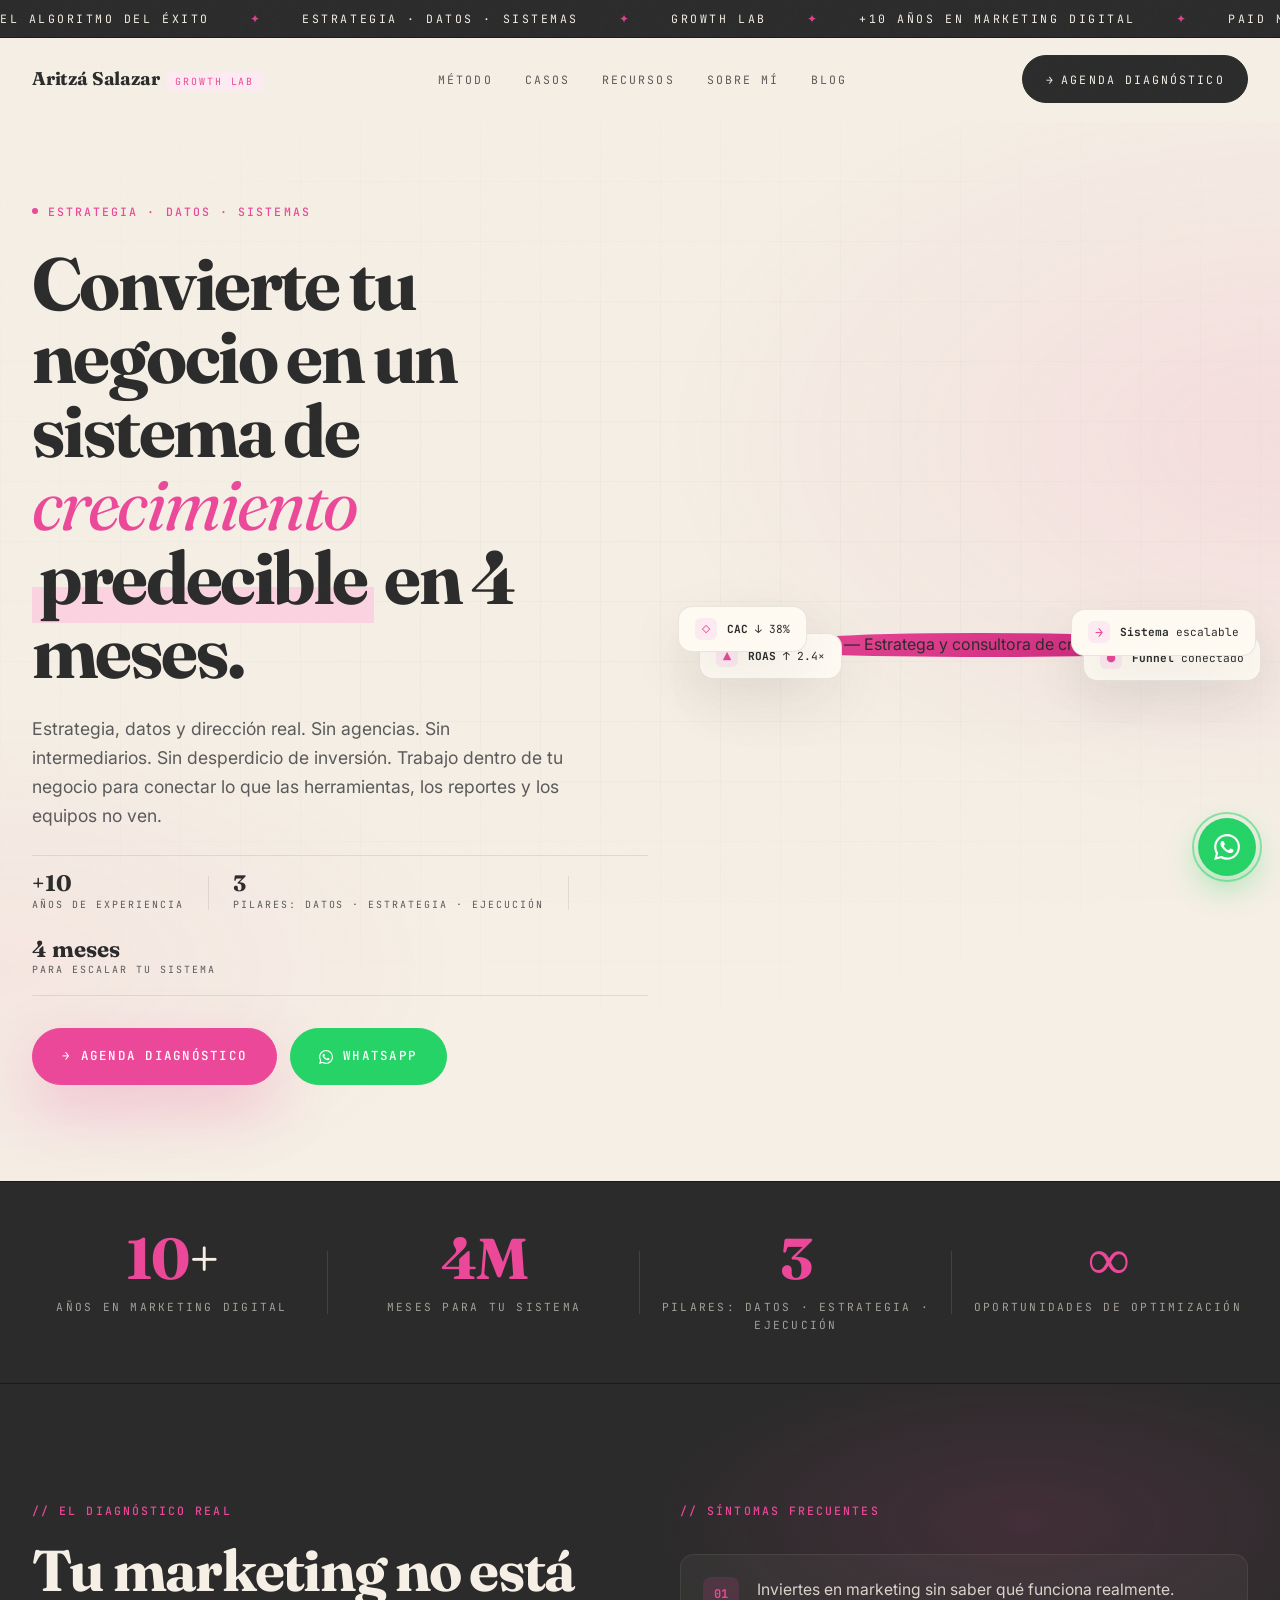
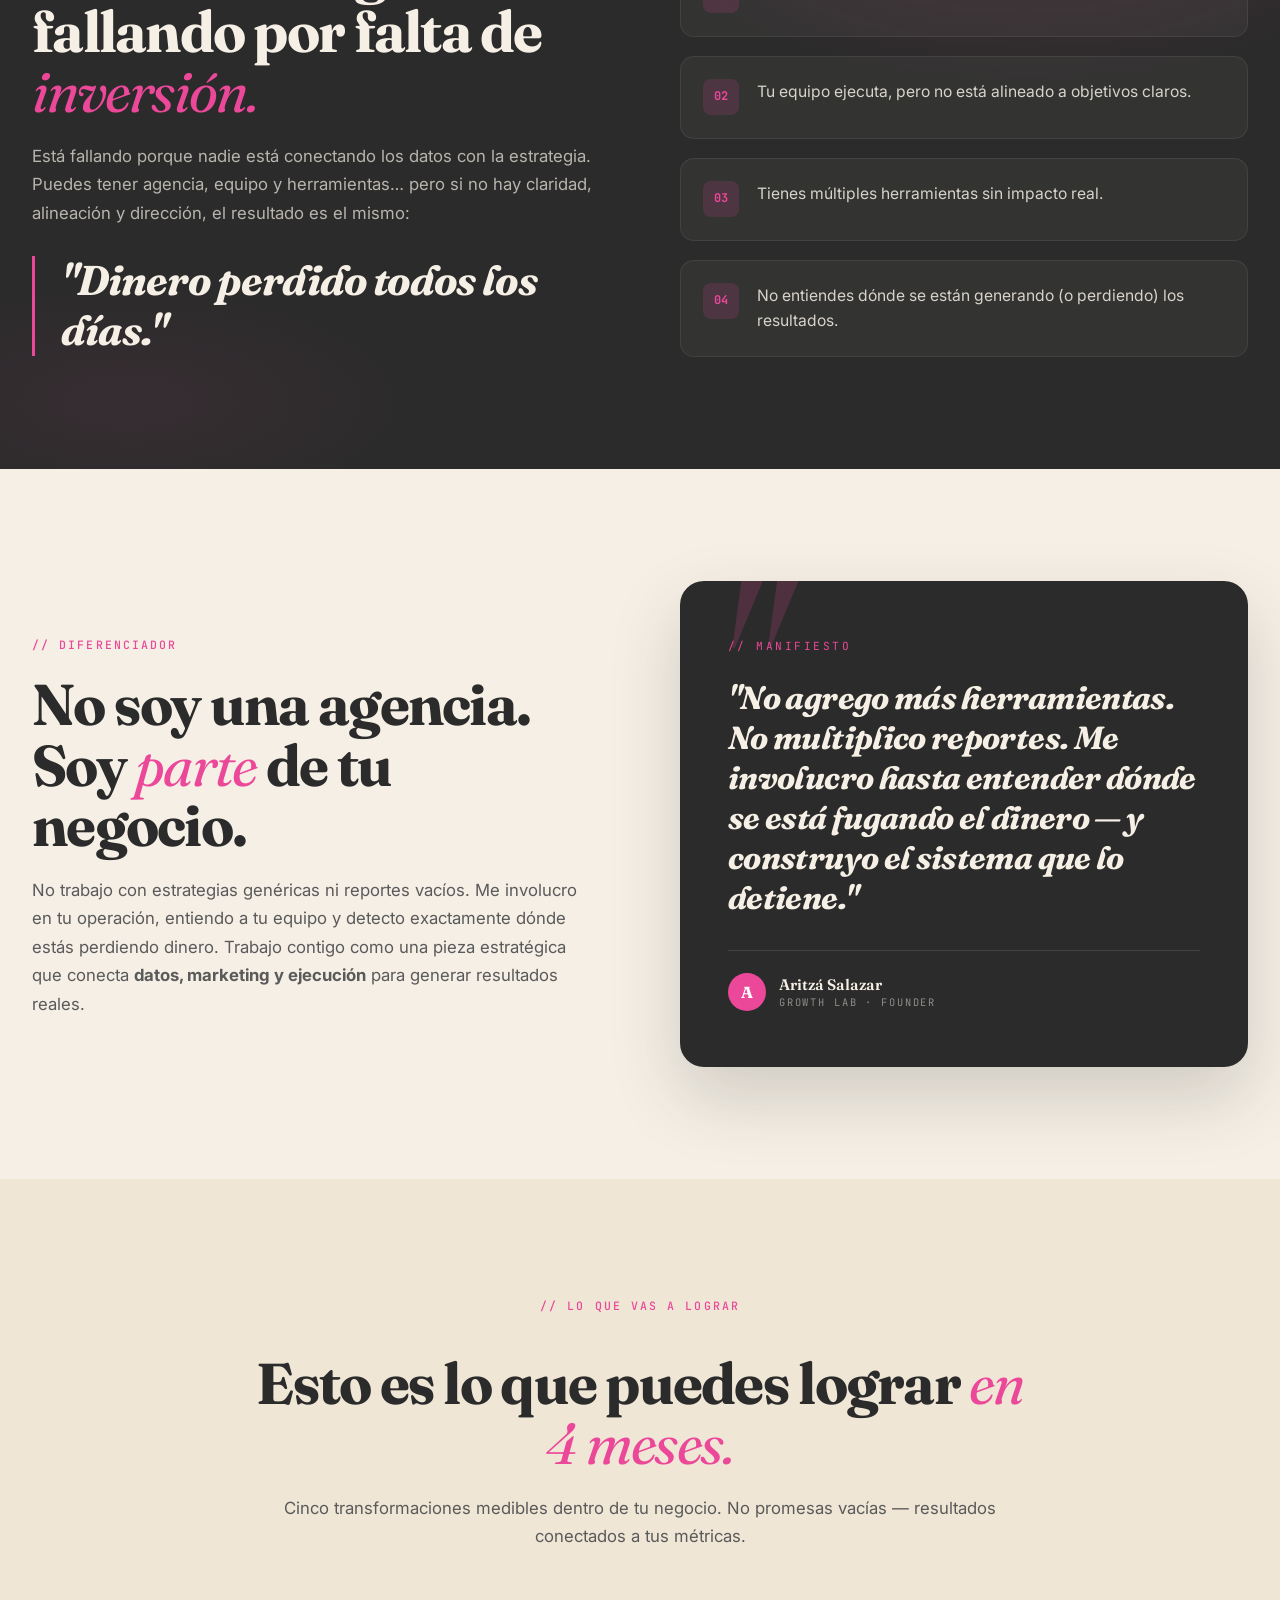
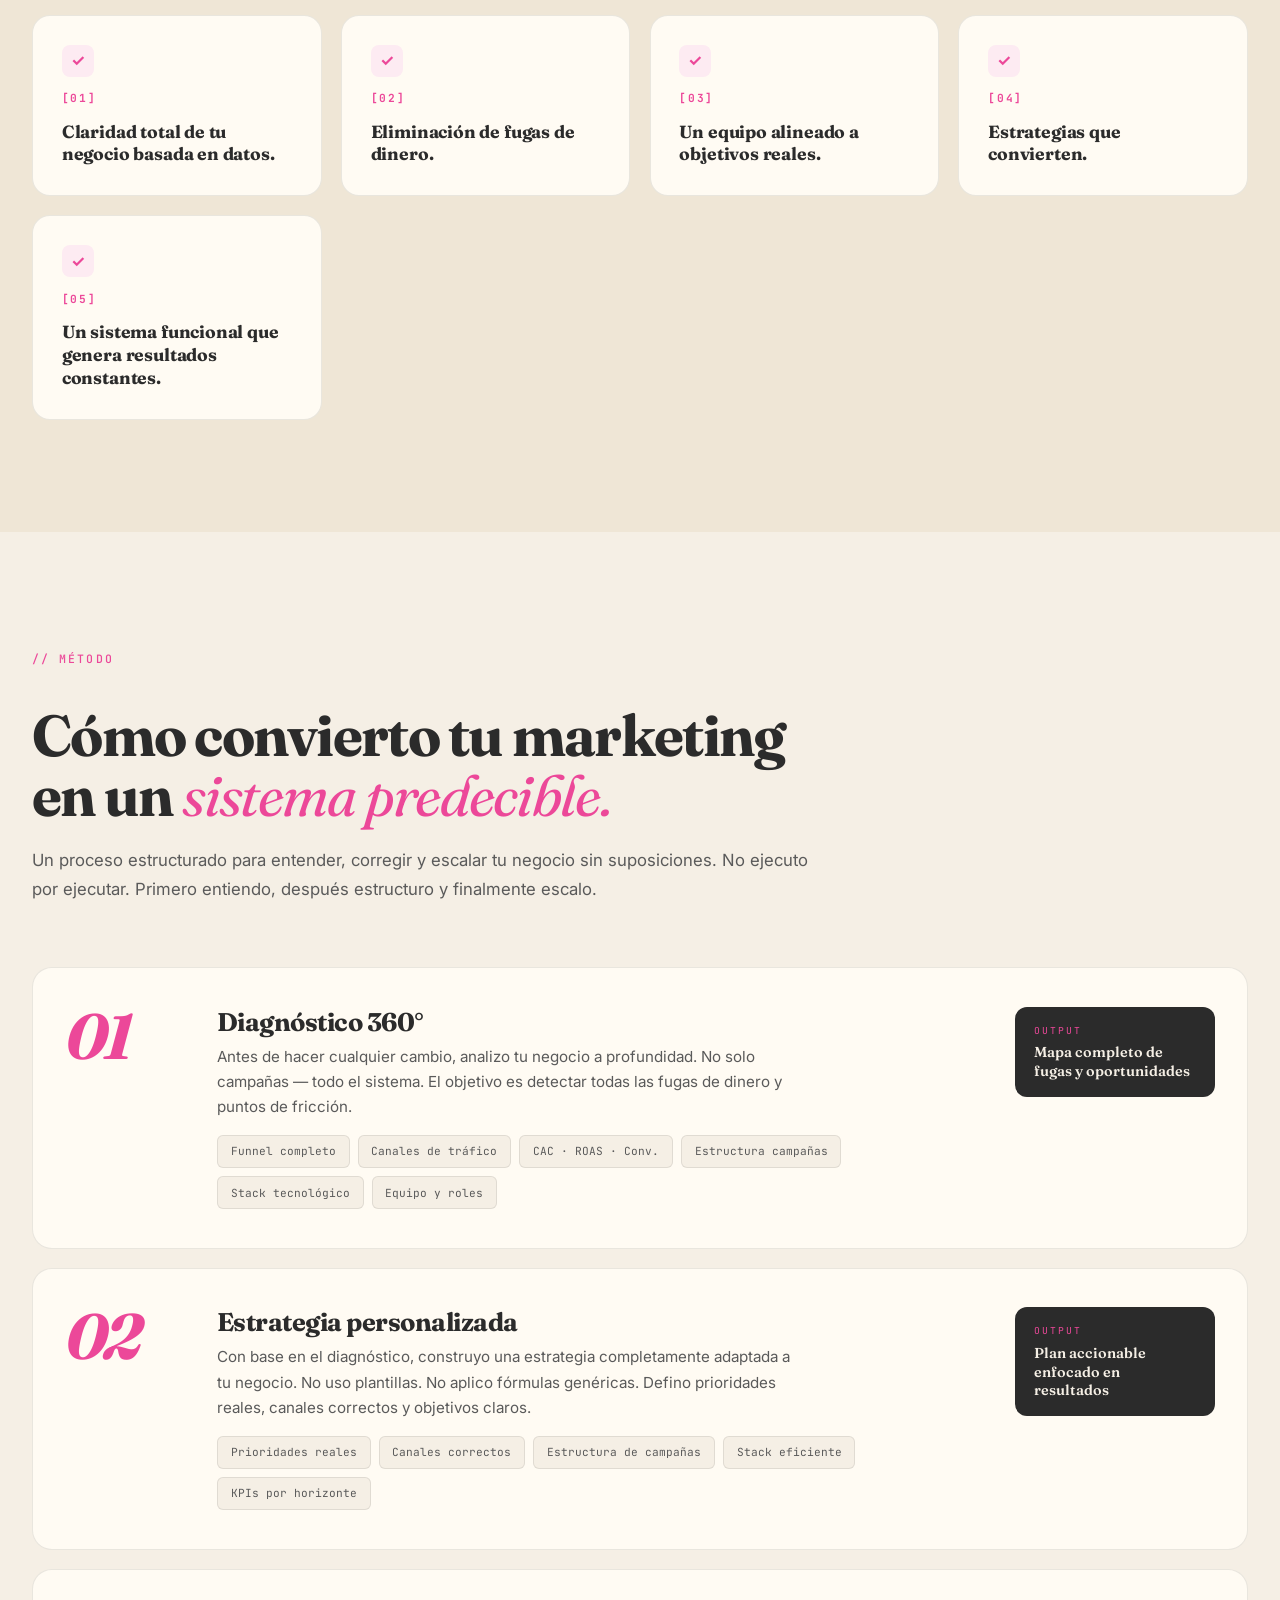
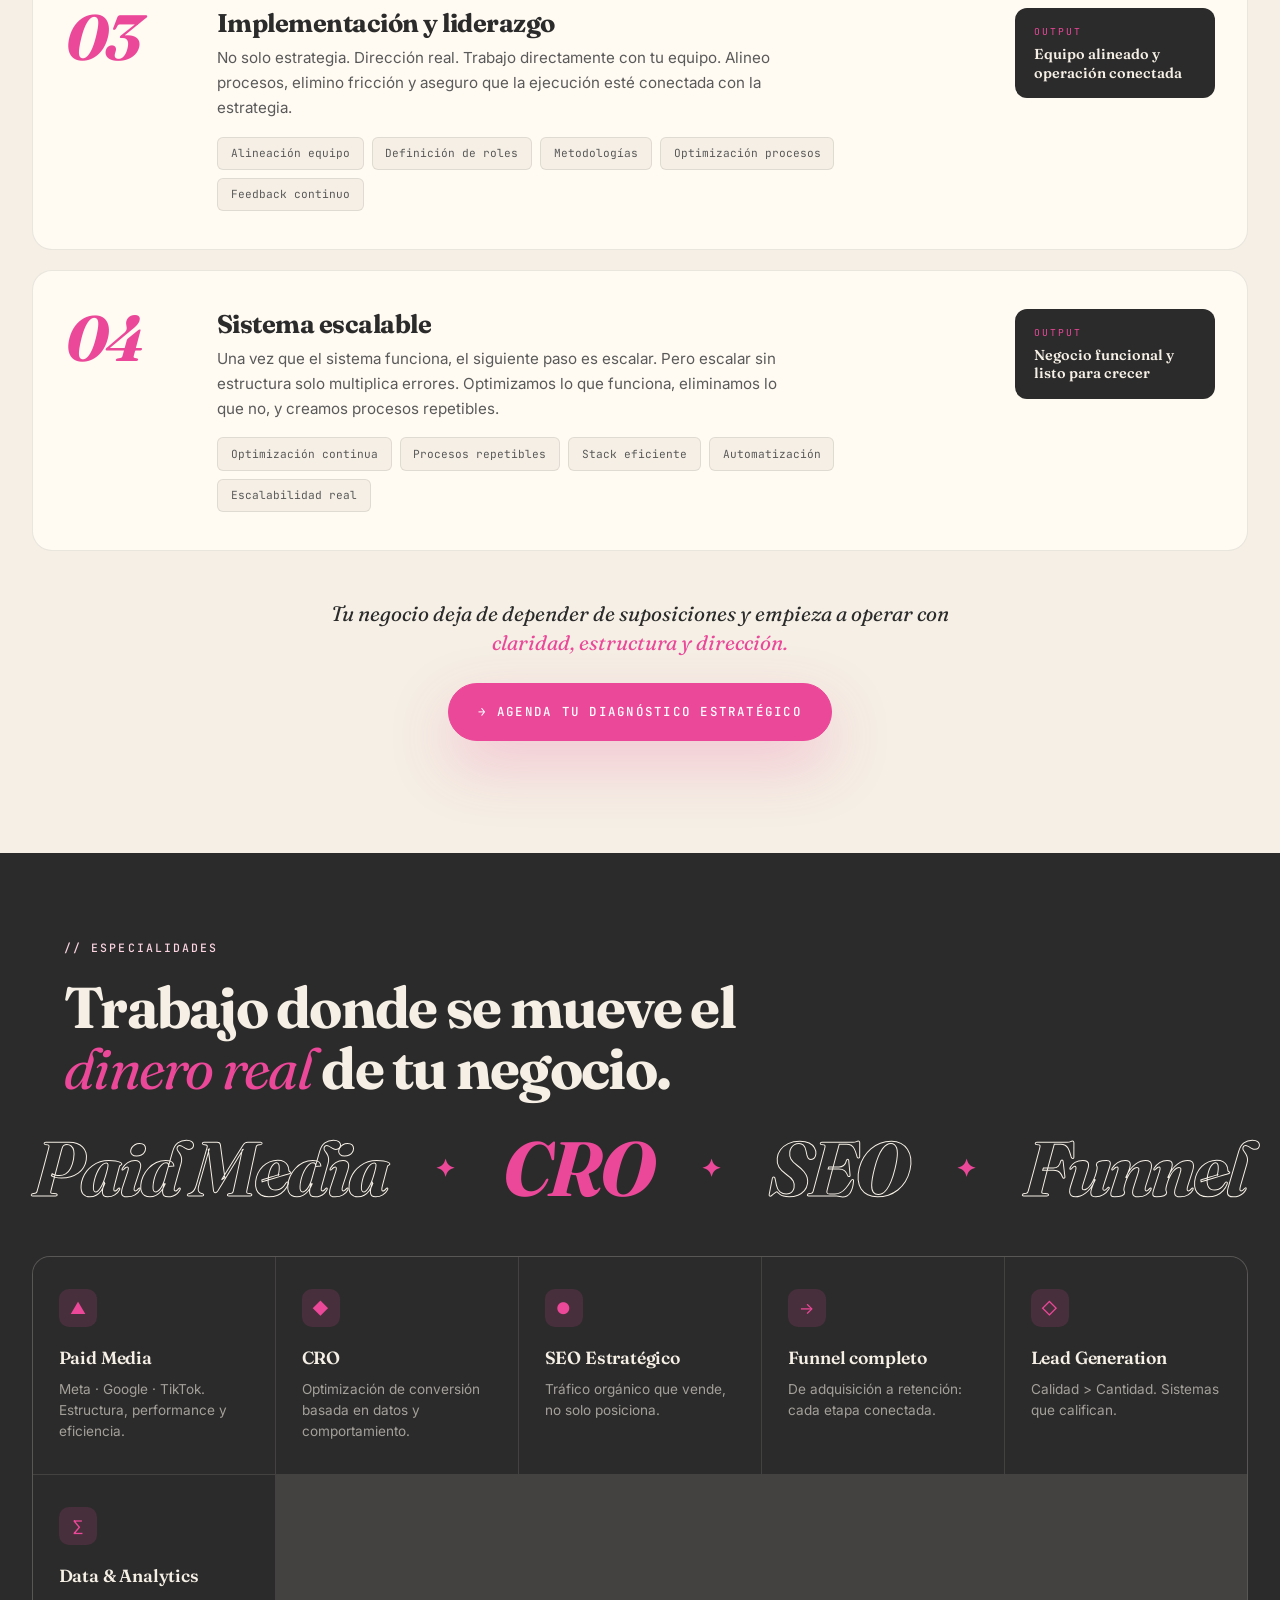
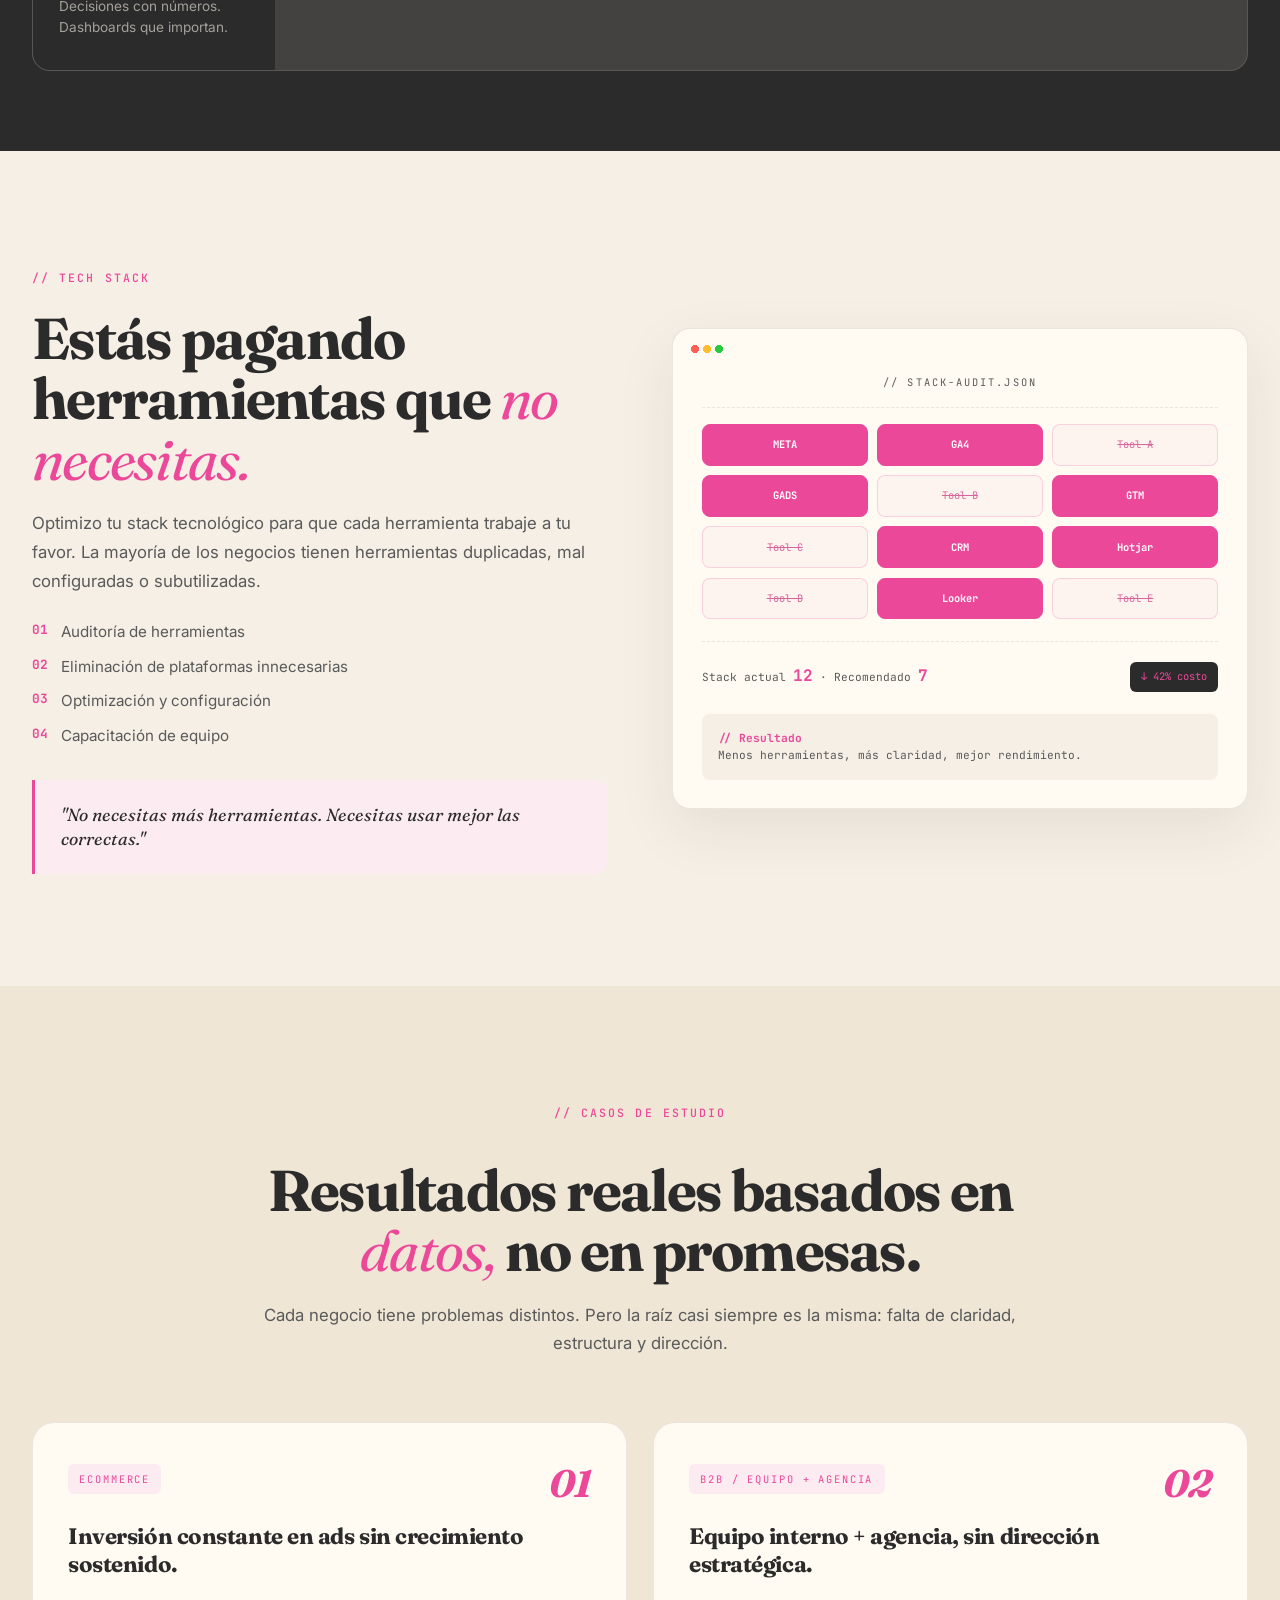
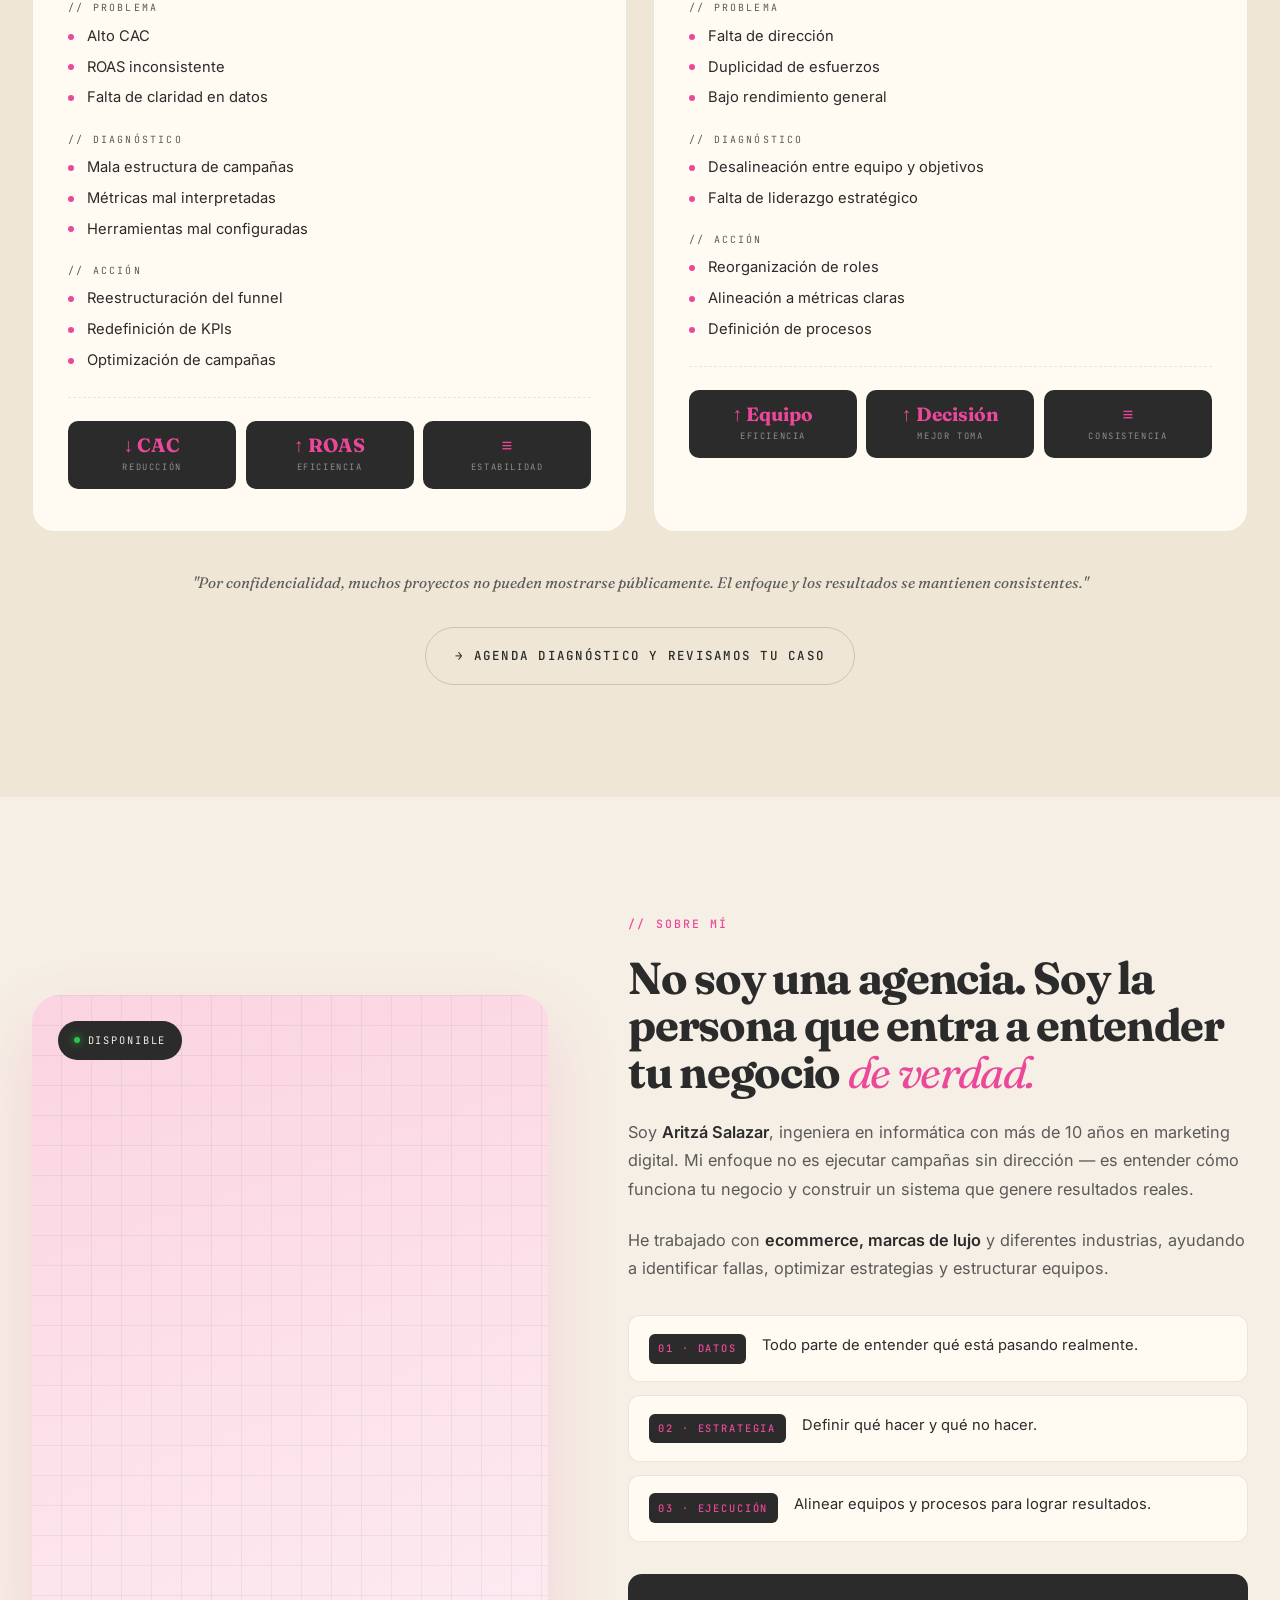
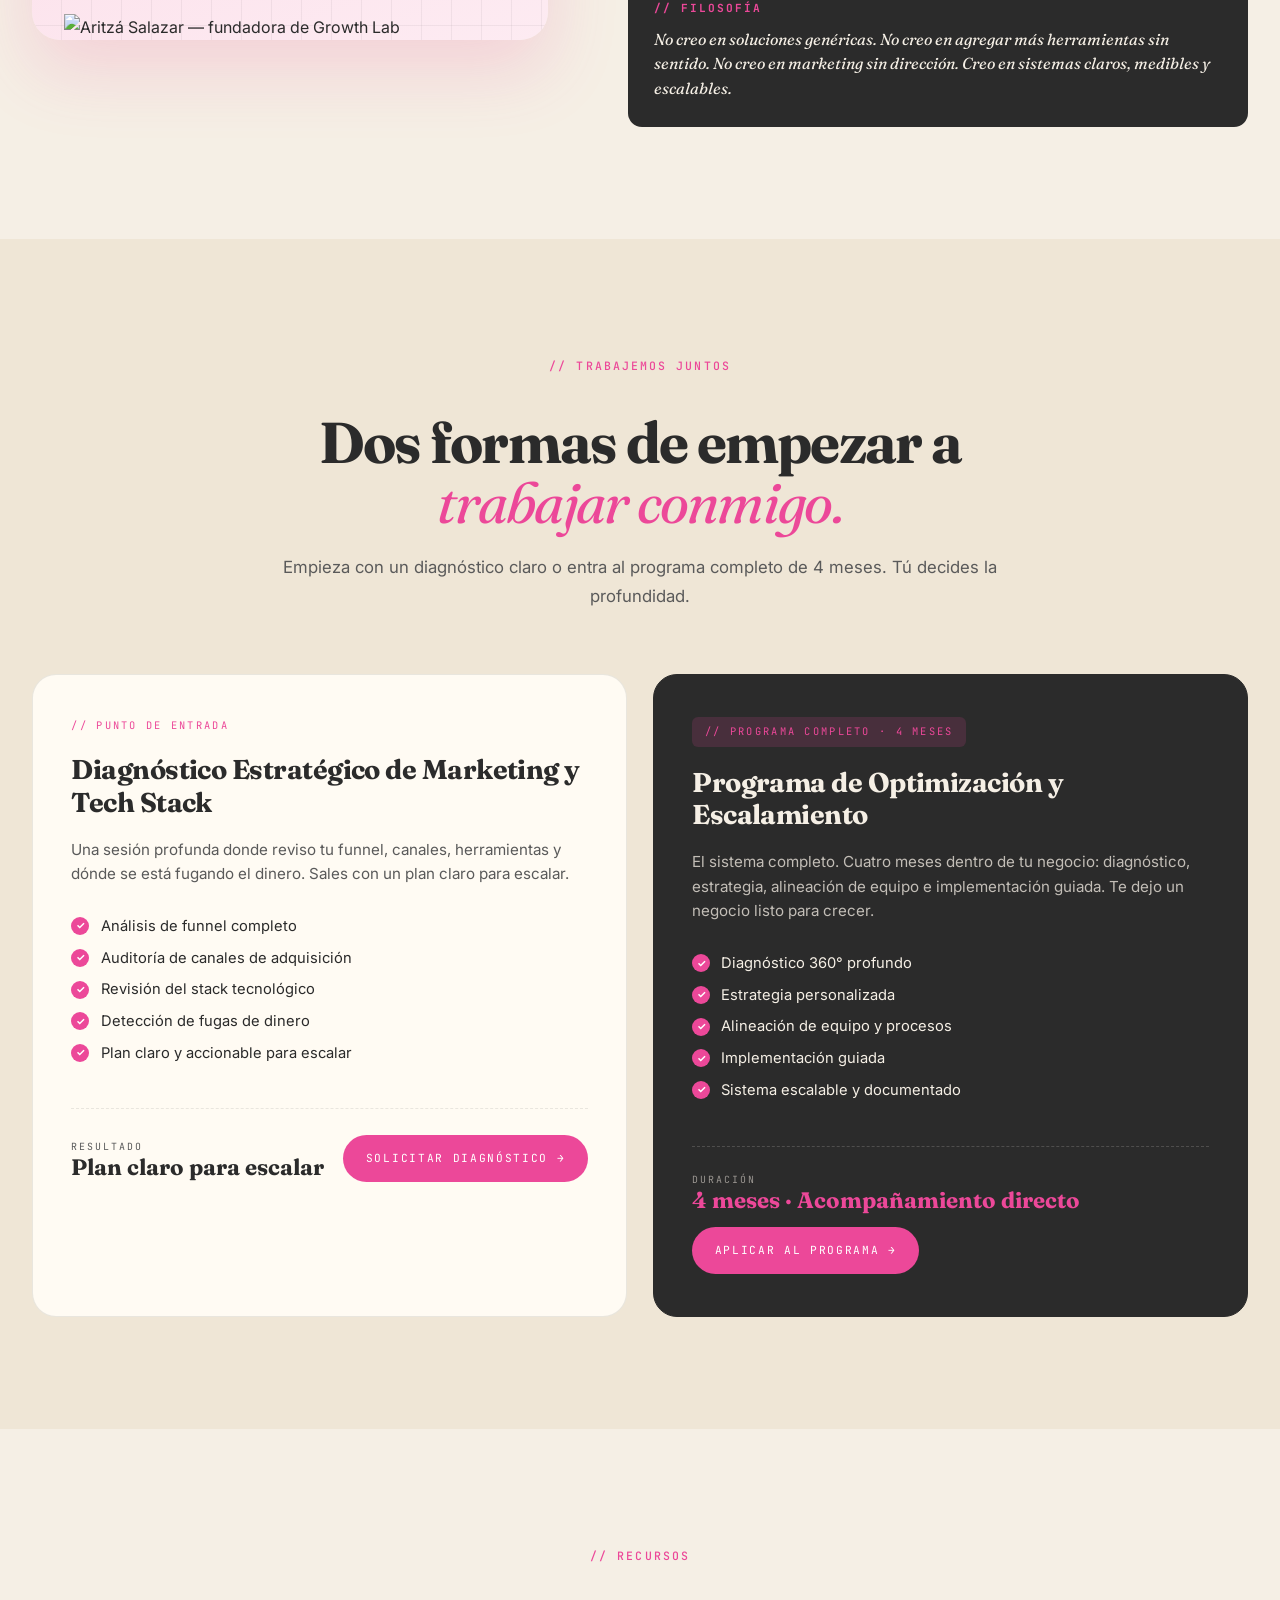
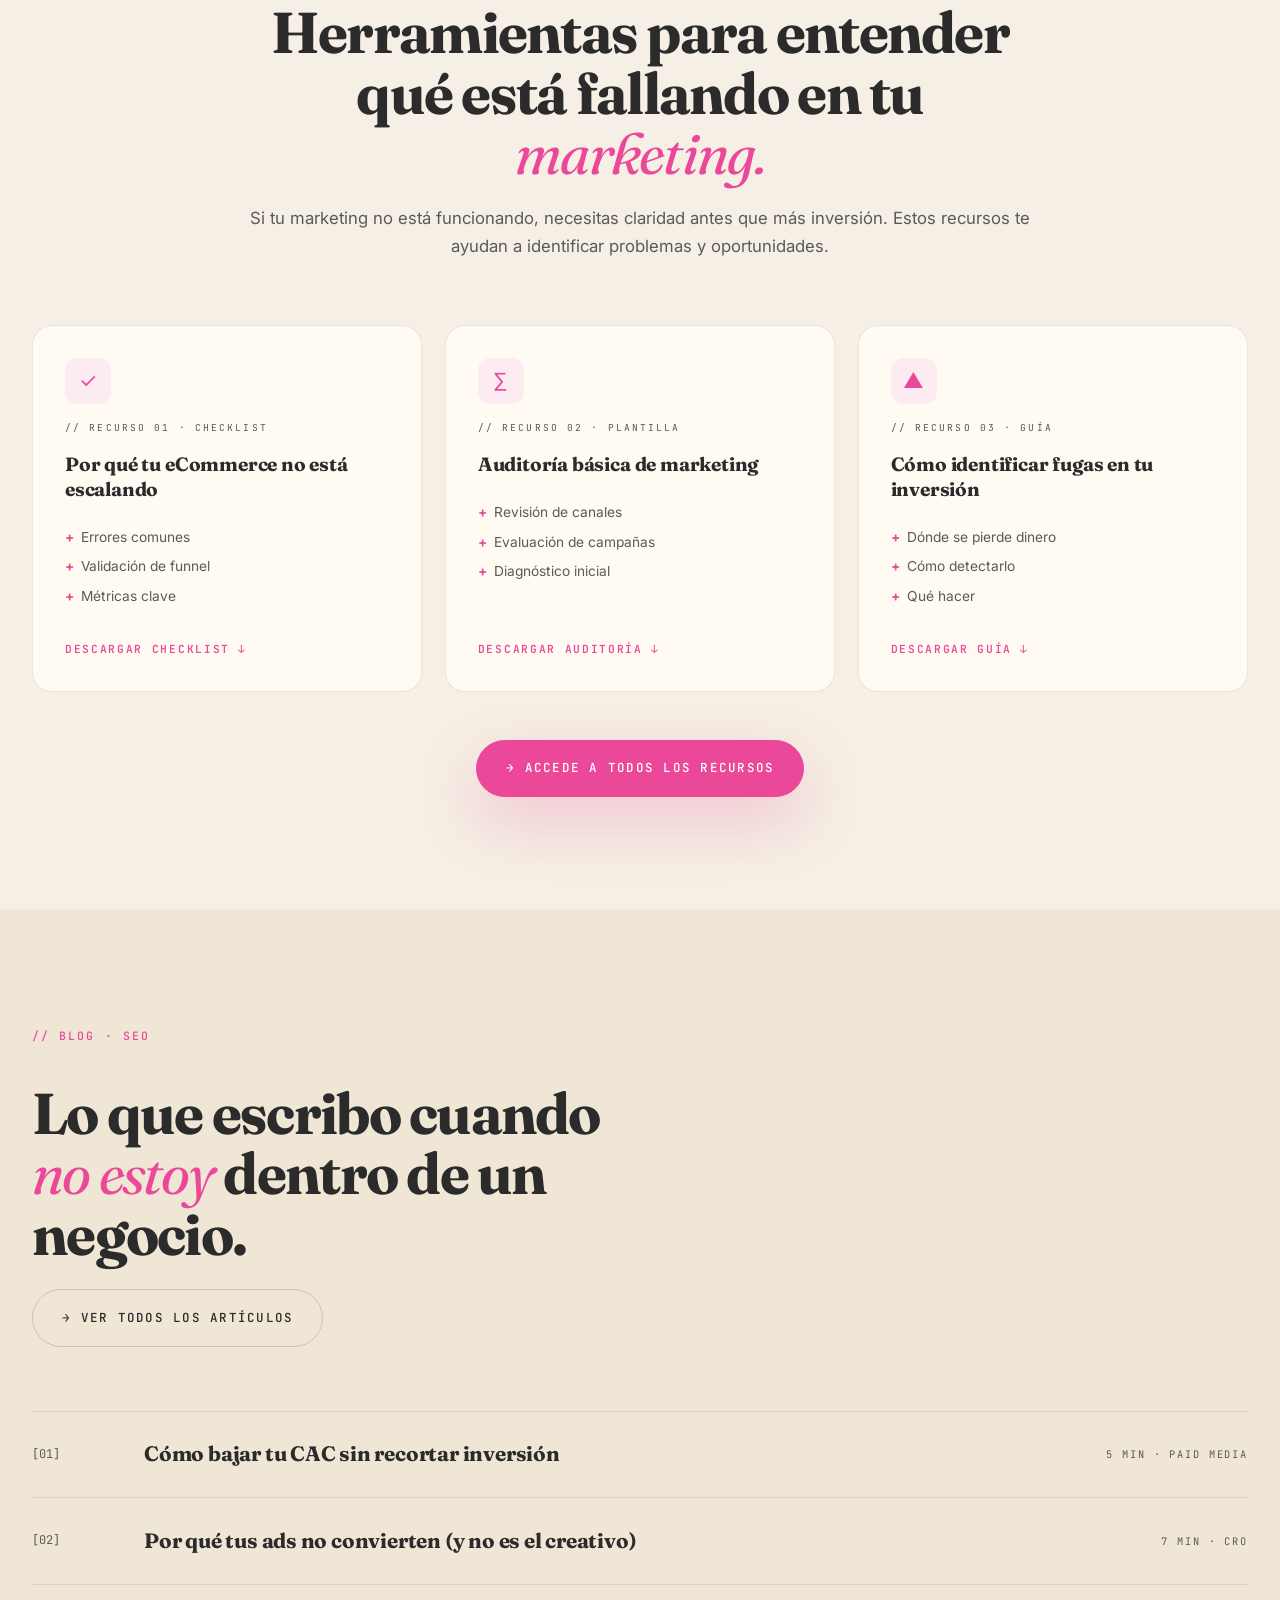
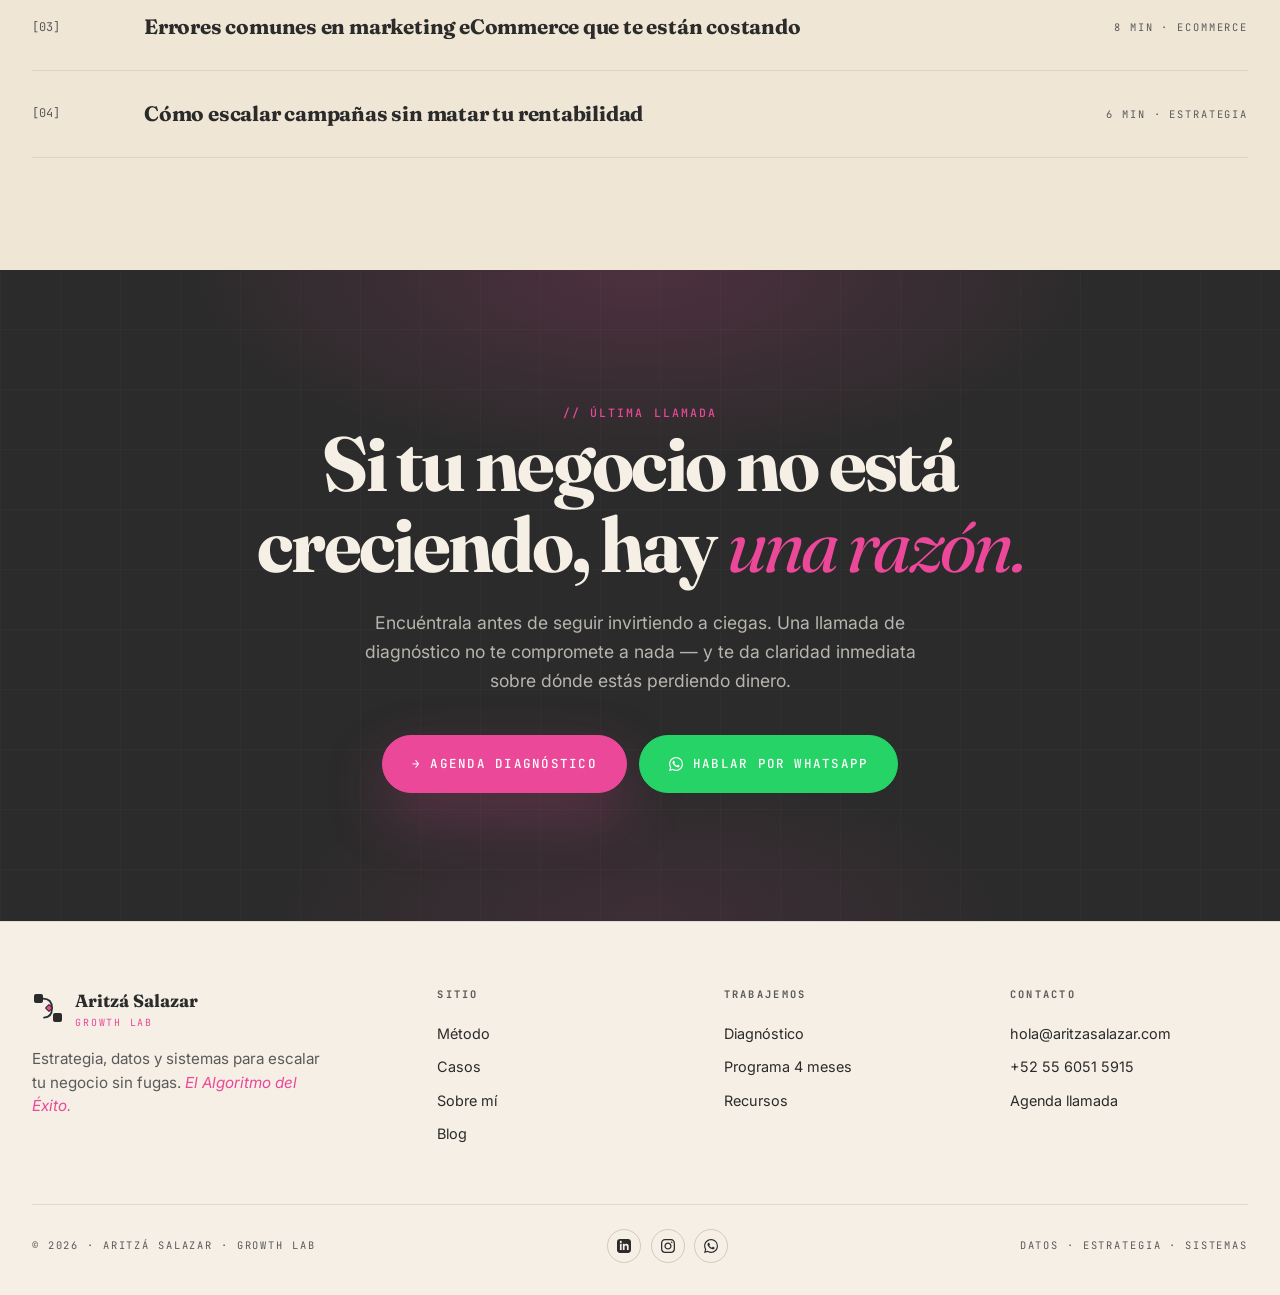
==== index.html @ b77a9d7d "Add files via upload" ====
<!DOCTYPE html>
<html lang="es">
<head>
<meta charset="UTF-8">
<meta name="viewport" content="width=device-width, initial-scale=1.0">
<meta name="description" content="Aritzá Salazar — Growth Lab. Estrategia, datos y sistemas para escalar tu negocio sin fugas. Diagnóstico estratégico de marketing y tech stack.">
<title>Aritzá Salazar — Growth Lab · Estrategia, datos y sistemas para escalar</title>

<link rel="preconnect" href="https://fonts.googleapis.com">
<link rel="preconnect" href="https://fonts.gstatic.com" crossorigin>
<link href="https://fonts.googleapis.com/css2?family=Fraunces:ital,opsz,wght@0,9..144,400;0,9..144,600;0,9..144,700;0,9..144,800;1,9..144,400;1,9..144,700&family=Inter:wght@300;400;500;600&family=JetBrains+Mono:wght@400;500;700&display=swap" rel="stylesheet">

<style>
/* ═══════════════════════════════════════════
   BRAND SYSTEM — Aritzá Salazar / Growth Lab
═══════════════════════════════════════════ */
:root{
    --cream:#F5EFE5;
    --cream-2:#EFE6D6;
    --paper:#FFFBF3;
    --pink:#EC4899;
    --pink-soft:#FBD3E1;
    --pink-tint:#FDEBF2;
    --pink-deep:#C9277A;
    --ink:#2B2B2B;
    --ink-2:#1A1A1A;
    --ink-soft:#5A5A5A;
    --line:rgba(43,43,43,0.10);
    --line-2:rgba(43,43,43,0.18);
    --shadow:0 20px 60px rgba(43,43,43,0.08);
    --shadow-pink:0 24px 60px rgba(236,72,153,0.25);
}
*,*::before,*::after{margin:0;padding:0;box-sizing:border-box}
html{scroll-behavior:smooth;-webkit-text-size-adjust:100%}
body{
    background:var(--cream);
    color:var(--ink);
    font-family:'Inter',-apple-system,system-ui,sans-serif;
    font-size:16px;line-height:1.65;
    overflow-x:hidden;
    -webkit-font-smoothing:antialiased;
    -moz-osx-font-smoothing:grayscale;
}
::selection{background:var(--pink);color:#fff}
a{color:inherit;text-decoration:none}
img{max-width:100%;display:block}

.serif{font-family:'Fraunces',Georgia,serif;font-weight:700;letter-spacing:-0.02em;line-height:1.05}
.mono{font-family:'JetBrains Mono',monospace;letter-spacing:0.02em}
.eye{font-family:'JetBrains Mono',monospace;font-size:0.72rem;letter-spacing:0.18em;text-transform:uppercase;color:var(--pink);font-weight:500}
.eye-dark{color:var(--pink-soft)}

/* ═══════════════════════════════════════════
   SCROLL PROGRESS
═══════════════════════════════════════════ */
.scroll-bar{
    position:fixed;top:0;left:0;height:3px;width:0;
    background:linear-gradient(90deg,var(--pink),var(--pink-deep));
    z-index:9999;transition:width 0.1s linear;
}

/* ═══════════════════════════════════════════
   TICKER
═══════════════════════════════════════════ */
.ticker{
    background:var(--ink);color:var(--cream);
    padding:0.55rem 0;overflow:hidden;
    position:relative;z-index:50;
    border-bottom:1px solid var(--ink-2);
}
.ticker-track{
    display:flex;gap:2.5rem;
    animation:tk 30s linear infinite;
    white-space:nowrap;will-change:transform;
}
.ticker-track span{
    font-family:'JetBrains Mono',monospace;
    font-size:0.72rem;letter-spacing:0.22em;text-transform:uppercase;
    flex-shrink:0;
}
.ticker-track .dot{color:var(--pink);opacity:0.9}
@keyframes tk{0%{transform:translateX(0)}100%{transform:translateX(-50%)}}

/* ═══════════════════════════════════════════
   NAV
═══════════════════════════════════════════ */
nav{
    position:sticky;top:0;z-index:100;
    background:rgba(245,239,229,0.85);
    backdrop-filter:blur(14px);-webkit-backdrop-filter:blur(14px);
    border-bottom:1px solid transparent;
    transition:border-color 0.4s,background 0.4s,padding 0.4s;
    padding:1.1rem 2rem;
    display:flex;align-items:center;justify-content:space-between;
}
nav.scrolled{border-color:var(--line);padding:0.85rem 2rem;background:rgba(245,239,229,0.95)}
.brand{display:flex;align-items:center;gap:0.75rem;cursor:pointer}
.brand-mark{width:34px;height:34px;display:block}
.brand-name{font-family:'Fraunces',serif;font-weight:700;font-size:1.15rem;color:var(--ink);letter-spacing:-0.01em}
.brand-sub{
    font-family:'JetBrains Mono',monospace;font-size:0.62rem;letter-spacing:0.2em;
    text-transform:uppercase;color:var(--pink);background:var(--pink-tint);
    padding:0.18rem 0.55rem;border-radius:4px;margin-left:0.4rem;
}
.nav-links{display:flex;gap:2rem;align-items:center}
.nav-links a{
    font-family:'JetBrains Mono',monospace;font-size:0.72rem;letter-spacing:0.18em;
    text-transform:uppercase;color:var(--ink-soft);transition:color 0.3s;position:relative;
}
.nav-links a::after{
    content:'';position:absolute;left:0;right:0;bottom:-6px;height:1px;
    background:var(--pink);transform:scaleX(0);transform-origin:left;
    transition:transform 0.3s ease;
}
.nav-links a:hover{color:var(--ink)}
.nav-links a:hover::after{transform:scaleX(1)}
.nav-cta{
    font-family:'JetBrains Mono',monospace;font-size:0.72rem;letter-spacing:0.18em;
    text-transform:uppercase;background:var(--ink);color:var(--cream);
    padding:0.85rem 1.4rem;border-radius:50px;border:1px solid var(--ink);
    transition:all 0.3s;cursor:pointer;display:inline-flex;align-items:center;gap:0.4rem;
}
.nav-cta:hover{background:var(--pink);border-color:var(--pink);transform:translateY(-1px)}
.nav-cta::before{content:'→';transition:transform 0.3s}
.nav-cta:hover::before{transform:translateX(2px)}
.menu-toggle{display:none;background:transparent;border:0;cursor:pointer;padding:0.4rem;color:var(--ink)}
@media(max-width:880px){
    .nav-links{display:none}
    .menu-toggle{display:block}
}
.mobile-menu{
    position:fixed;top:0;right:0;bottom:0;width:80%;max-width:340px;
    background:var(--ink);color:var(--cream);
    transform:translateX(100%);transition:transform 0.4s cubic-bezier(0.16,1,0.3,1);
    z-index:200;padding:5rem 2rem 2rem;display:flex;flex-direction:column;gap:1.4rem;
}
.mobile-menu.open{transform:translateX(0)}
.mobile-menu a{
    font-family:'Fraunces',serif;font-size:1.6rem;color:var(--cream);
    border-bottom:1px solid rgba(245,239,229,0.1);padding-bottom:0.8rem;
}
.mobile-menu a:hover{color:var(--pink)}
.mobile-close{position:absolute;top:1.4rem;right:1.4rem;background:transparent;border:0;color:var(--cream);cursor:pointer;font-size:1.5rem}

/* ═══════════════════════════════════════════
   HERO
═══════════════════════════════════════════ */
.hero{
    position:relative;
    padding:5rem 2rem 6rem;
    overflow:hidden;
    background:
        radial-gradient(ellipse 80% 60% at 100% 30%,rgba(236,72,153,0.10) 0%,transparent 60%),
        radial-gradient(ellipse 60% 40% at 0% 80%,rgba(236,72,153,0.06) 0%,transparent 60%),
        var(--cream);
}
.hero::before{
    content:'';position:absolute;inset:0;pointer-events:none;
    background-image:
        linear-gradient(0deg,rgba(43,43,43,0.04) 1px,transparent 1px),
        linear-gradient(90deg,rgba(43,43,43,0.04) 1px,transparent 1px);
    background-size:60px 60px;
    mask:radial-gradient(ellipse 90% 70% at 50% 40%,#000 30%,transparent 80%);
    -webkit-mask:radial-gradient(ellipse 90% 70% at 50% 40%,#000 30%,transparent 80%);
    opacity:0.6;
}
.hero-grid{
    position:relative;z-index:2;
    max-width:1280px;margin:0 auto;
    display:grid;grid-template-columns:1.15fr 1fr;gap:4rem;align-items:center;
}
@media(max-width:1024px){.hero-grid{grid-template-columns:1fr;gap:2.5rem}}
.hero-left{display:flex;flex-direction:column;gap:1.6rem}
.hero-eye{display:inline-flex;align-items:center;gap:0.6rem;width:fit-content}
.hero-eye .dot{width:6px;height:6px;background:var(--pink);border-radius:50%;animation:pulse 2s infinite}
@keyframes pulse{0%,100%{transform:scale(1);opacity:1}50%{transform:scale(1.4);opacity:0.5}}
.hero-h{
    font-family:'Fraunces',serif;font-weight:700;
    font-size:clamp(2.4rem,5.8vw,4.6rem);
    line-height:1;letter-spacing:-0.035em;color:var(--ink);
}
.hero-h em{font-style:italic;font-weight:400;color:var(--pink)}
.hero-h u{text-decoration:none;background:linear-gradient(180deg,transparent 60%,var(--pink-soft) 60%);padding:0 0.1em}
.hero-sub{
    font-size:1.1rem;color:var(--ink-soft);line-height:1.65;max-width:540px;
}
.hero-meta{
    display:flex;flex-wrap:wrap;gap:1.5rem;align-items:center;
    padding:1rem 0;border-top:1px solid var(--line);border-bottom:1px solid var(--line);
}
.meta-item{display:flex;flex-direction:column;gap:0.15rem}
.meta-item .num{font-family:'Fraunces',serif;font-weight:700;font-size:1.4rem;color:var(--ink);line-height:1}
.meta-item .lbl{font-family:'JetBrains Mono',monospace;font-size:0.62rem;letter-spacing:0.2em;text-transform:uppercase;color:var(--ink-soft)}
.meta-sep{width:1px;height:34px;background:var(--line)}
.hero-cta{display:flex;flex-wrap:wrap;gap:0.8rem;margin-top:0.4rem}
.btn{
    display:inline-flex;align-items:center;gap:0.6rem;
    padding:1.1rem 1.8rem;border-radius:60px;
    font-family:'JetBrains Mono',monospace;font-size:0.78rem;
    letter-spacing:0.18em;text-transform:uppercase;font-weight:500;
    transition:all 0.35s cubic-bezier(0.16,1,0.3,1);cursor:pointer;border:1px solid transparent;
}
.btn-primary{background:var(--pink);color:#fff;border-color:var(--pink);box-shadow:var(--shadow-pink)}
.btn-primary:hover{background:var(--pink-deep);border-color:var(--pink-deep);transform:translateY(-2px);box-shadow:0 30px 70px rgba(201,39,122,0.35)}
.btn-ghost{background:transparent;color:var(--ink);border-color:var(--line-2)}
.btn-ghost:hover{background:var(--ink);color:var(--cream);border-color:var(--ink);transform:translateY(-2px)}
.btn-wa{background:#25D366;color:#fff;border-color:#25D366}
.btn-wa:hover{background:#1da851;border-color:#1da851;transform:translateY(-2px)}
.btn .arr{transition:transform 0.3s}
.btn:hover .arr{transform:translateX(4px)}

.hero-right{position:relative;display:flex;align-items:center;justify-content:center;min-height:540px}
.photo-stage{position:relative;width:100%;max-width:520px}
.photo-blob{
    position:absolute;inset:8% 5% 0 5%;
    background:linear-gradient(160deg,var(--pink) 0%,var(--pink-deep) 100%);
    border-radius:50% 50% 48% 52% / 60% 55% 45% 40%;
    filter:blur(0px);
    animation:blob 14s ease-in-out infinite;
}
@keyframes blob{
    0%,100%{border-radius:50% 50% 48% 52% / 60% 55% 45% 40%;transform:rotate(-2deg) scale(1)}
    50%{border-radius:48% 52% 60% 40% / 50% 60% 40% 50%;transform:rotate(2deg) scale(1.02)}
}
.photo-frame{
    position:relative;z-index:3;
    width:100%;
}
.photo-frame img{
    width:100%;height:auto;display:block;
    filter:drop-shadow(0 30px 50px rgba(43,43,43,0.18));
}
/* Floating data chips */
.chip{
    position:absolute;z-index:5;
    background:var(--paper);border:1px solid var(--line);
    padding:0.7rem 1rem;border-radius:14px;
    box-shadow:var(--shadow);
    font-family:'JetBrains Mono',monospace;font-size:0.7rem;
    display:flex;align-items:center;gap:0.6rem;
    animation:float 6s ease-in-out infinite;
}
.chip strong{color:var(--ink);font-weight:700}
.chip .ico{
    width:22px;height:22px;background:var(--pink-tint);border-radius:6px;
    display:flex;align-items:center;justify-content:center;color:var(--pink);font-size:0.85rem;
}
.chip-1{top:8%;left:-4%;animation-delay:0s}
.chip-2{bottom:18%;left:-8%;animation-delay:1.5s}
.chip-3{top:16%;right:-4%;animation-delay:3s}
.chip-4{bottom:5%;right:-3%;animation-delay:2s}
@keyframes float{0%,100%{transform:translateY(0)}50%{transform:translateY(-10px)}}

/* ═══════════════════════════════════════════
   STATS STRIP
═══════════════════════════════════════════ */
.stats-strip{
    background:var(--ink);color:var(--cream);
    padding:3rem 2rem;
    border-top:1px solid var(--ink-2);border-bottom:1px solid var(--ink-2);
}
.stats-grid{
    max-width:1280px;margin:0 auto;
    display:grid;grid-template-columns:repeat(4,1fr);gap:2rem;
}
@media(max-width:768px){.stats-grid{grid-template-columns:repeat(2,1fr);gap:2.5rem}}
.stat{text-align:center;position:relative}
.stat:not(:last-child)::after{
    content:'';position:absolute;right:-1rem;top:20%;height:60%;width:1px;
    background:rgba(245,239,229,0.12);
}
@media(max-width:768px){.stat::after{display:none!important}}
.stat-num{font-family:'Fraunces',serif;font-weight:700;font-size:clamp(2.4rem,5vw,3.6rem);color:var(--cream);line-height:1;letter-spacing:-0.03em}
.stat-num span{color:var(--pink)}
.stat-lbl{font-family:'JetBrains Mono',monospace;font-size:0.7rem;letter-spacing:0.2em;text-transform:uppercase;color:rgba(245,239,229,0.6);margin-top:0.6rem}

/* ═══════════════════════════════════════════
   SECTION BASE
═══════════════════════════════════════════ */
section.s{
    padding:7rem 2rem;
    position:relative;
}
.s-inner{max-width:1280px;margin:0 auto;position:relative;z-index:2}
.s-head{margin-bottom:4rem;max-width:780px}
.s-head.center{margin-left:auto;margin-right:auto;text-align:center}
.s-head .eye{display:inline-block;margin-bottom:1.2rem}
.s-h{
    font-family:'Fraunces',serif;font-weight:700;
    font-size:clamp(2rem,4.5vw,3.6rem);
    line-height:1.05;letter-spacing:-0.03em;color:var(--ink);
}
.s-h em{color:var(--pink);font-style:italic;font-weight:400}
.s-h u{text-decoration:none;background:linear-gradient(180deg,transparent 60%,var(--pink-soft) 60%);padding:0 0.1em}
.s-sub{font-size:1.05rem;color:var(--ink-soft);line-height:1.7;margin-top:1.2rem}

/* ═══════════════════════════════════════════
   PROBLEMA — DARK
═══════════════════════════════════════════ */
.problema{background:var(--ink);color:var(--cream);position:relative;overflow:hidden}
.problema::before{
    content:'';position:absolute;inset:0;
    background:
        radial-gradient(ellipse 50% 40% at 80% 20%,rgba(236,72,153,0.12) 0%,transparent 60%),
        radial-gradient(ellipse 40% 30% at 10% 90%,rgba(236,72,153,0.06) 0%,transparent 60%);
    pointer-events:none;
}
.problema .s-h{color:var(--cream)}
.problema .s-h em{color:var(--pink)}
.problema .s-h u{background:linear-gradient(180deg,transparent 60%,rgba(236,72,153,0.4) 60%)}
.problema .s-sub{color:rgba(245,239,229,0.7)}
.problema .eye{color:var(--pink)}
.problema-grid{
    display:grid;grid-template-columns:1fr 1fr;gap:5rem;align-items:start;
}
@media(max-width:900px){.problema-grid{grid-template-columns:1fr;gap:3rem}}
.problema-msg{
    font-family:'Fraunces',serif;font-weight:700;font-style:italic;
    font-size:clamp(1.8rem,3.5vw,2.6rem);
    line-height:1.2;letter-spacing:-0.02em;color:var(--cream);
    border-left:3px solid var(--pink);padding-left:1.6rem;
}
.bullets{display:grid;gap:1.2rem;margin-top:2rem}
.bullet{
    display:grid;grid-template-columns:auto 1fr;gap:1.1rem;align-items:start;
    padding:1.4rem;border-radius:14px;
    background:rgba(245,239,229,0.04);
    border:1px solid rgba(245,239,229,0.08);
    transition:all 0.35s ease;
}
.bullet:hover{background:rgba(236,72,153,0.06);border-color:rgba(236,72,153,0.3);transform:translateX(4px)}
.bullet-ic{
    width:36px;height:36px;border-radius:8px;
    background:rgba(236,72,153,0.15);color:var(--pink);
    display:flex;align-items:center;justify-content:center;
    font-family:'JetBrains Mono',monospace;font-size:0.75rem;font-weight:700;flex-shrink:0;
}
.bullet-txt{font-size:0.98rem;color:rgba(245,239,229,0.85);line-height:1.6}

/* ═══════════════════════════════════════════
   DIFERENCIADOR — split with quote
═══════════════════════════════════════════ */
.dif{background:var(--cream)}
.dif-grid{display:grid;grid-template-columns:1fr 1fr;gap:5rem;align-items:center}
@media(max-width:900px){.dif-grid{grid-template-columns:1fr;gap:2.5rem}}
.dif-card{
    background:var(--ink);color:var(--cream);
    padding:3.5rem 3rem;border-radius:24px;
    position:relative;overflow:hidden;
    box-shadow:0 30px 70px rgba(43,43,43,0.18);
}
.dif-card::before{
    content:'"';position:absolute;top:-3rem;left:1rem;
    font-family:'Fraunces',serif;font-style:italic;
    font-size:18rem;color:rgba(236,72,153,0.18);line-height:1;pointer-events:none;
}
.dif-card-eye{font-family:'JetBrains Mono',monospace;font-size:0.7rem;letter-spacing:0.22em;text-transform:uppercase;color:var(--pink);margin-bottom:1.4rem;position:relative;z-index:1}
.dif-card-quote{
    font-family:'Fraunces',serif;font-weight:700;font-style:italic;
    font-size:clamp(1.5rem,2.5vw,2rem);line-height:1.25;letter-spacing:-0.02em;
    color:var(--cream);position:relative;z-index:1;
}
.dif-card-attrib{
    margin-top:2rem;display:flex;align-items:center;gap:0.8rem;
    border-top:1px solid rgba(245,239,229,0.12);padding-top:1.4rem;position:relative;z-index:1;
}
.dif-card-attrib .av{
    width:38px;height:38px;border-radius:50%;background:var(--pink);
    display:flex;align-items:center;justify-content:center;
    font-family:'Fraunces',serif;font-weight:700;color:#fff;font-size:1rem;
}
.dif-card-attrib .info{display:flex;flex-direction:column;line-height:1.2}
.dif-card-attrib .nm{font-family:'Fraunces',serif;font-weight:600;color:var(--cream);font-size:0.95rem}
.dif-card-attrib .ro{font-family:'JetBrains Mono',monospace;font-size:0.65rem;letter-spacing:0.18em;text-transform:uppercase;color:rgba(245,239,229,0.5);margin-top:0.15rem}

/* ═══════════════════════════════════════════
   PROMESA — checklist cards
═══════════════════════════════════════════ */
.promesa{background:var(--cream-2)}
.promesa-grid{display:grid;grid-template-columns:repeat(auto-fit,minmax(260px,1fr));gap:1.2rem;margin-top:3rem}
.promesa-item{
    background:var(--paper);border:1px solid var(--line);
    padding:1.8rem;border-radius:18px;
    display:flex;flex-direction:column;gap:0.8rem;
    transition:all 0.35s cubic-bezier(0.16,1,0.3,1);position:relative;overflow:hidden;
}
.promesa-item::before{
    content:'';position:absolute;top:0;left:0;right:0;height:3px;
    background:var(--pink);transform:scaleX(0);transform-origin:left;
    transition:transform 0.5s ease;
}
.promesa-item:hover{transform:translateY(-4px);box-shadow:var(--shadow);border-color:transparent}
.promesa-item:hover::before{transform:scaleX(1)}
.promesa-num{
    font-family:'JetBrains Mono',monospace;font-size:0.7rem;
    color:var(--pink);font-weight:700;letter-spacing:0.15em;
}
.promesa-item h4{
    font-family:'Fraunces',serif;font-weight:700;font-size:1.1rem;
    color:var(--ink);letter-spacing:-0.01em;line-height:1.3;
}
.promesa-check{
    width:32px;height:32px;border-radius:8px;
    background:var(--pink-tint);color:var(--pink);
    display:flex;align-items:center;justify-content:center;font-weight:700;
}

/* ═══════════════════════════════════════════
   METODOLOGÍA — 4 fases vertical timeline
═══════════════════════════════════════════ */
.metodo{background:var(--cream)}
.fases{display:grid;gap:1.2rem;margin-top:3rem}
.fase{
    display:grid;grid-template-columns:120px 1fr auto;gap:2rem;align-items:start;
    padding:2.4rem 2rem;border-radius:20px;
    background:var(--paper);border:1px solid var(--line);
    transition:all 0.4s cubic-bezier(0.16,1,0.3,1);position:relative;overflow:hidden;
}
.fase::before{
    content:'';position:absolute;left:0;top:0;bottom:0;width:4px;
    background:var(--pink);transform:scaleY(0);transform-origin:top;
    transition:transform 0.6s ease;
}
.fase:hover{transform:translateX(6px);box-shadow:var(--shadow);border-color:transparent}
.fase:hover::before{transform:scaleY(1)}
.fase-num{
    font-family:'Fraunces',serif;font-weight:700;font-style:italic;
    font-size:4rem;color:var(--pink);line-height:0.9;letter-spacing:-0.05em;
}
.fase-body h3{
    font-family:'Fraunces',serif;font-weight:700;font-size:1.6rem;
    color:var(--ink);letter-spacing:-0.02em;margin-bottom:0.4rem;line-height:1.2;
}
.fase-body .lead{color:var(--ink-soft);font-size:0.95rem;line-height:1.65;margin-bottom:1rem;max-width:580px}
.fase-list{display:flex;flex-wrap:wrap;gap:0.5rem;margin-top:0.8rem}
.fase-list li{
    list-style:none;font-family:'JetBrains Mono',monospace;font-size:0.7rem;
    background:var(--cream);padding:0.4rem 0.8rem;border-radius:6px;color:var(--ink-soft);
    border:1px solid var(--line);
}
.fase-out{
    background:var(--ink);color:var(--cream);padding:1rem 1.2rem;border-radius:12px;
    max-width:200px;align-self:start;
}
.fase-out .lbl{font-family:'JetBrains Mono',monospace;font-size:0.6rem;letter-spacing:0.2em;text-transform:uppercase;color:var(--pink);margin-bottom:0.3rem}
.fase-out .val{font-family:'Fraunces',serif;font-weight:600;font-size:0.9rem;line-height:1.3}
@media(max-width:880px){
    .fase{grid-template-columns:auto 1fr;gap:1.4rem}
    .fase-out{grid-column:1/-1;max-width:none}
    .fase-num{font-size:3rem}
}

/* ═══════════════════════════════════════════
   ESPECIALIDADES — marquee + grid
═══════════════════════════════════════════ */
.espec{background:var(--ink);color:var(--cream);padding-top:4rem;padding-bottom:4rem;overflow:hidden}
.marq{
    display:flex;gap:3rem;
    animation:tk 35s linear infinite;
    white-space:nowrap;will-change:transform;
    margin:2rem 0;
}
.marq span{
    font-family:'Fraunces',serif;font-weight:700;font-style:italic;
    font-size:clamp(2.5rem,6vw,5rem);line-height:1;letter-spacing:-0.04em;
    color:var(--cream);flex-shrink:0;
    -webkit-text-stroke:1px var(--cream);color:transparent;
}
.marq span.fill{color:var(--pink);-webkit-text-stroke:0}
.marq .sep{
    -webkit-text-stroke:0;color:var(--pink);
    font-family:'JetBrains Mono',monospace;font-size:1.5rem;align-self:center;font-style:normal;
}
.espec-grid{
    max-width:1280px;margin:3rem auto 0;
    display:grid;grid-template-columns:repeat(auto-fit,minmax(220px,1fr));gap:1px;
    background:rgba(245,239,229,0.12);border:1px solid rgba(245,239,229,0.12);
    border-radius:18px;overflow:hidden;
}
.cap{
    background:var(--ink);padding:2rem 1.6rem;
    transition:background 0.3s;cursor:default;
}
.cap:hover{background:rgba(236,72,153,0.08)}
.cap-ic{width:38px;height:38px;border-radius:10px;background:rgba(236,72,153,0.15);color:var(--pink);display:flex;align-items:center;justify-content:center;margin-bottom:1rem;font-size:1rem}
.cap h4{font-family:'Fraunces',serif;font-weight:600;font-size:1.1rem;color:var(--cream);margin-bottom:0.4rem;letter-spacing:-0.01em}
.cap p{font-size:0.85rem;color:rgba(245,239,229,0.6);line-height:1.55}

/* ═══════════════════════════════════════════
   HERRAMIENTAS — split with monoframe
═══════════════════════════════════════════ */
.tools{background:var(--cream)}
.tools-grid{display:grid;grid-template-columns:1fr 1fr;gap:4rem;align-items:center}
@media(max-width:900px){.tools-grid{grid-template-columns:1fr;gap:2.5rem}}
.tools-frame{
    background:var(--paper);border:1px solid var(--line);
    border-radius:18px;padding:1.8rem;font-family:'JetBrains Mono',monospace;
    box-shadow:var(--shadow);position:relative;
}
.tools-frame::before{
    content:'';position:absolute;top:1rem;left:1rem;display:flex;gap:6px;
    width:36px;height:8px;
    background:radial-gradient(circle,#ff5f56 4px,transparent 4px) 0 50%/12px no-repeat,
               radial-gradient(circle,#ffbd2e 4px,transparent 4px) 12px 50%/12px no-repeat,
               radial-gradient(circle,#27c93f 4px,transparent 4px) 24px 50%/12px no-repeat;
}
.tools-frame-head{
    text-align:center;font-size:0.65rem;letter-spacing:0.2em;text-transform:uppercase;
    color:var(--ink-soft);padding-bottom:1rem;border-bottom:1px dashed var(--line);margin:1rem 0;
}
.tools-stack{display:grid;grid-template-columns:repeat(3,1fr);gap:0.6rem;margin-top:1rem}
.tools-stack .tool{
    background:var(--cream);border:1px solid var(--line);padding:0.7rem 0.5rem;
    border-radius:8px;text-align:center;font-size:0.65rem;color:var(--ink-soft);
    position:relative;
}
.tools-stack .tool.x{background:rgba(236,72,153,0.06);border-color:rgba(236,72,153,0.3);color:var(--pink-deep);text-decoration:line-through;opacity:0.7}
.tools-stack .tool.kp{background:var(--pink);color:#fff;border-color:var(--pink);font-weight:700}
.tools-bar{display:grid;grid-template-columns:1fr auto;gap:1rem;align-items:center;margin-top:1.4rem;padding-top:1.2rem;border-top:1px dashed var(--line);font-size:0.7rem;color:var(--ink-soft)}
.tools-bar strong{color:var(--pink);font-size:1rem;font-weight:700}
.tools-list{display:grid;gap:0.6rem;margin-top:1.5rem;margin-bottom:1.5rem}
.tools-list li{
    list-style:none;display:grid;grid-template-columns:auto 1fr;gap:0.8rem;align-items:start;
    font-size:0.95rem;color:var(--ink-soft);
}
.tools-list .x{color:var(--pink);font-weight:700;font-family:'JetBrains Mono',monospace;font-size:0.8rem}
.tools-quote{
    margin-top:2rem;padding:1.4rem 1.6rem;border-left:3px solid var(--pink);
    background:var(--pink-tint);border-radius:0 12px 12px 0;
    font-family:'Fraunces',serif;font-style:italic;font-size:1.1rem;color:var(--ink);line-height:1.4;
}

/* ═══════════════════════════════════════════
   CASOS DE ESTUDIO
═══════════════════════════════════════════ */
.casos{background:var(--cream-2)}
.casos-grid{display:grid;grid-template-columns:1fr 1fr;gap:1.6rem;margin-top:3rem}
@media(max-width:880px){.casos-grid{grid-template-columns:1fr}}
.caso{
    background:var(--paper);border:1px solid var(--line);
    border-radius:22px;padding:2.6rem 2.2rem;
    transition:all 0.4s cubic-bezier(0.16,1,0.3,1);position:relative;overflow:hidden;
}
.caso:hover{transform:translateY(-6px);box-shadow:0 30px 60px rgba(43,43,43,0.10)}
.caso-head{display:flex;justify-content:space-between;align-items:flex-start;margin-bottom:1.2rem;gap:1rem}
.caso-tag{font-family:'JetBrains Mono',monospace;font-size:0.65rem;letter-spacing:0.18em;text-transform:uppercase;color:var(--pink);background:var(--pink-tint);padding:0.4rem 0.7rem;border-radius:6px}
.caso-num{font-family:'Fraunces',serif;font-weight:700;font-size:2.4rem;color:var(--pink);line-height:1;font-style:italic}
.caso h3{font-family:'Fraunces',serif;font-weight:700;font-size:1.4rem;color:var(--ink);letter-spacing:-0.02em;line-height:1.25;margin-bottom:1.4rem}
.caso-block{margin-top:1.4rem}
.caso-block .lbl{font-family:'JetBrains Mono',monospace;font-size:0.62rem;letter-spacing:0.22em;text-transform:uppercase;color:var(--ink-soft);margin-bottom:0.5rem}
.caso-block ul{list-style:none;display:grid;gap:0.5rem}
.caso-block ul li{font-size:0.92rem;color:var(--ink);line-height:1.55;padding-left:1.2rem;position:relative}
.caso-block ul li::before{content:'';position:absolute;left:0;top:0.55rem;width:6px;height:6px;background:var(--pink);border-radius:50%}
.caso-result{
    margin-top:1.6rem;padding-top:1.4rem;border-top:1px dashed var(--line);
    display:grid;grid-template-columns:repeat(3,1fr);gap:0.6rem;
}
.caso-result-item{
    background:var(--ink);color:var(--cream);padding:0.9rem 0.8rem;border-radius:10px;text-align:center;
}
.caso-result-item .v{font-family:'Fraunces',serif;font-weight:700;font-size:1.2rem;color:var(--pink);line-height:1.1}
.caso-result-item .k{font-family:'JetBrains Mono',monospace;font-size:0.55rem;letter-spacing:0.18em;text-transform:uppercase;color:rgba(245,239,229,0.5);margin-top:0.25rem}
.casos-note{
    margin-top:2.4rem;text-align:center;
    font-family:'Fraunces',serif;font-style:italic;font-size:0.95rem;color:var(--ink-soft);
}

/* ═══════════════════════════════════════════
   SOBRE MÍ EXTENDIDO
═══════════════════════════════════════════ */
.sobre{background:var(--cream)}
.sobre-grid{display:grid;grid-template-columns:1fr 1.2fr;gap:5rem;align-items:center}
@media(max-width:900px){.sobre-grid{grid-template-columns:1fr;gap:3rem}}
.sobre-photo{
    position:relative;
    background:linear-gradient(160deg,var(--pink-soft) 0%,var(--pink-tint) 100%);
    border-radius:28px;padding:2rem 2rem 0;overflow:hidden;
    box-shadow:0 30px 70px rgba(236,72,153,0.18);
    aspect-ratio:4/5;display:flex;align-items:flex-end;
}
.sobre-photo::before{
    content:'';position:absolute;inset:0;
    background-image:
        linear-gradient(0deg,transparent calc(100% - 1px),rgba(43,43,43,0.06) calc(100% - 1px)),
        linear-gradient(90deg,transparent calc(100% - 1px),rgba(43,43,43,0.06) calc(100% - 1px));
    background-size:30px 30px;pointer-events:none;
}
.sobre-photo img{position:relative;z-index:2;width:100%;height:auto;object-fit:contain}
.sobre-badge{
    position:absolute;top:1.6rem;left:1.6rem;
    background:var(--ink);color:var(--cream);
    padding:0.7rem 1rem;border-radius:50px;
    font-family:'JetBrains Mono',monospace;font-size:0.65rem;
    letter-spacing:0.18em;text-transform:uppercase;
    display:flex;align-items:center;gap:0.5rem;z-index:5;
}
.sobre-badge .led{width:6px;height:6px;background:#27c93f;border-radius:50%;box-shadow:0 0 8px #27c93f;animation:pulse 2s infinite}

.sobre-content .s-h{font-size:clamp(1.8rem,3.5vw,2.8rem);margin-bottom:1.4rem}
.sobre-bio{font-size:1.02rem;color:var(--ink-soft);line-height:1.75;margin-bottom:1.4rem}
.sobre-bio strong{color:var(--ink);font-weight:600}
.sobre-pillars{
    display:grid;gap:0.8rem;margin:2rem 0;
}
.pillar{
    display:grid;grid-template-columns:auto 1fr;gap:1rem;align-items:start;
    padding:1.1rem 1.2rem;background:var(--paper);border:1px solid var(--line);border-radius:12px;
    transition:all 0.3s;
}
.pillar:hover{border-color:var(--pink);background:var(--pink-tint)}
.pillar-tag{
    font-family:'JetBrains Mono',monospace;font-size:0.65rem;
    background:var(--ink);color:var(--pink);padding:0.4rem 0.6rem;border-radius:6px;
    letter-spacing:0.18em;text-transform:uppercase;font-weight:500;align-self:start;
}
.pillar p{font-size:0.92rem;color:var(--ink);line-height:1.55}
.sobre-philosophy{
    margin-top:2rem;padding:1.6rem;background:var(--ink);color:var(--cream);
    border-radius:14px;font-family:'Fraunces',serif;font-style:italic;font-size:1rem;line-height:1.55;
}
.sobre-philosophy strong{color:var(--pink);font-weight:700;font-style:normal;font-family:'JetBrains Mono',monospace;font-size:0.7rem;letter-spacing:0.18em;display:block;margin-bottom:0.6rem;text-transform:uppercase}

/* ═══════════════════════════════════════════
   OFFERS (DIAGNÓSTICO + PROGRAMA)
═══════════════════════════════════════════ */
.offers{background:var(--cream-2)}
.offers-grid{display:grid;grid-template-columns:1fr 1fr;gap:1.6rem;margin-top:3rem}
@media(max-width:900px){.offers-grid{grid-template-columns:1fr}}
.offer{
    background:var(--paper);border:1px solid var(--line);
    border-radius:24px;padding:2.6rem 2.4rem;
    display:flex;flex-direction:column;gap:1.2rem;
    transition:all 0.4s cubic-bezier(0.16,1,0.3,1);position:relative;overflow:hidden;
}
.offer:hover{transform:translateY(-4px);box-shadow:0 30px 70px rgba(43,43,43,0.10)}
.offer.featured{background:var(--ink);color:var(--cream);border-color:var(--ink)}
.offer.featured h3,.offer.featured p,.offer.featured li{color:var(--cream)}
.offer-tag{
    font-family:'JetBrains Mono',monospace;font-size:0.65rem;letter-spacing:0.22em;
    text-transform:uppercase;color:var(--pink);
    align-self:flex-start;
}
.offer.featured .offer-tag{background:rgba(236,72,153,0.15);padding:0.4rem 0.8rem;border-radius:6px}
.offer h3{font-family:'Fraunces',serif;font-weight:700;font-size:1.7rem;color:var(--ink);letter-spacing:-0.02em;line-height:1.2}
.offer-desc{font-size:0.95rem;color:var(--ink-soft);line-height:1.6}
.offer.featured .offer-desc{color:rgba(245,239,229,0.75)}
.offer-list{list-style:none;display:grid;gap:0.6rem;margin-top:0.6rem}
.offer-list li{
    display:grid;grid-template-columns:auto 1fr;gap:0.7rem;align-items:start;
    font-size:0.92rem;color:var(--ink);line-height:1.5;
}
.offer-list .ck{
    width:18px;height:18px;border-radius:50%;background:var(--pink);color:#fff;
    display:flex;align-items:center;justify-content:center;font-size:0.65rem;font-weight:700;flex-shrink:0;margin-top:0.15rem;
}
.offer-foot{
    margin-top:1.6rem;padding-top:1.6rem;border-top:1px dashed var(--line);
    display:flex;align-items:center;justify-content:space-between;gap:1rem;flex-wrap:wrap;
}
.offer.featured .offer-foot{border-color:rgba(245,239,229,0.18)}
.offer-foot .price-block{display:flex;flex-direction:column}
.offer-foot .price-lbl{font-family:'JetBrains Mono',monospace;font-size:0.62rem;letter-spacing:0.2em;text-transform:uppercase;color:var(--ink-soft)}
.offer.featured .offer-foot .price-lbl{color:rgba(245,239,229,0.55)}
.offer-foot .price-val{font-family:'Fraunces',serif;font-weight:700;font-size:1.4rem;color:var(--ink);line-height:1}
.offer.featured .offer-foot .price-val{color:var(--pink)}
.offer-cta{
    background:var(--pink);color:#fff;padding:0.9rem 1.4rem;border-radius:50px;
    font-family:'JetBrains Mono',monospace;font-size:0.7rem;letter-spacing:0.15em;text-transform:uppercase;
    display:inline-flex;align-items:center;gap:0.5rem;transition:all 0.3s;
}
.offer-cta:hover{background:var(--pink-deep);transform:translateY(-1px)}

/* ═══════════════════════════════════════════
   RECURSOS
═══════════════════════════════════════════ */
.recursos{background:var(--cream)}
.recursos-grid{display:grid;grid-template-columns:repeat(3,1fr);gap:1.4rem;margin-top:3rem}
@media(max-width:880px){.recursos-grid{grid-template-columns:1fr}}
.recurso{
    background:var(--paper);border:1px solid var(--line);
    border-radius:20px;padding:2rem;
    display:flex;flex-direction:column;gap:1rem;
    transition:all 0.4s cubic-bezier(0.16,1,0.3,1);position:relative;overflow:hidden;
}
.recurso:hover{transform:translateY(-4px);box-shadow:var(--shadow);border-color:var(--pink)}
.recurso-ic{
    width:46px;height:46px;border-radius:12px;background:var(--pink-tint);color:var(--pink);
    display:flex;align-items:center;justify-content:center;font-size:1.3rem;
}
.recurso-tag{font-family:'JetBrains Mono',monospace;font-size:0.6rem;letter-spacing:0.22em;text-transform:uppercase;color:var(--ink-soft)}
.recurso h3{font-family:'Fraunces',serif;font-weight:700;font-size:1.2rem;color:var(--ink);letter-spacing:-0.01em;line-height:1.3}
.recurso ul{list-style:none;display:grid;gap:0.45rem;margin:0.5rem 0 1rem}
.recurso ul li{font-size:0.86rem;color:var(--ink-soft);padding-left:1rem;position:relative}
.recurso ul li::before{content:'+';position:absolute;left:0;color:var(--pink);font-weight:700}
.recurso-cta{
    margin-top:auto;display:inline-flex;align-items:center;gap:0.5rem;
    font-family:'JetBrains Mono',monospace;font-size:0.7rem;letter-spacing:0.15em;text-transform:uppercase;
    color:var(--pink);font-weight:600;cursor:pointer;
}
.recurso-cta:hover{color:var(--pink-deep)}
.recurso-cta::after{content:'↓';transition:transform 0.3s}
.recurso:hover .recurso-cta::after{transform:translateY(2px)}

/* ═══════════════════════════════════════════
   BLOG TOPICS
═══════════════════════════════════════════ */
.blog{background:var(--cream-2)}
.blog-list{display:grid;gap:0;margin-top:3rem;border-top:1px solid var(--line)}
.blog-item{
    display:grid;grid-template-columns:80px 1fr auto;gap:2rem;align-items:center;
    padding:1.6rem 0;border-bottom:1px solid var(--line);
    cursor:pointer;transition:all 0.3s ease;
}
.blog-item:hover{padding-left:1rem;background:var(--cream)}
.blog-num{font-family:'JetBrains Mono',monospace;font-size:0.75rem;color:var(--ink-soft)}
.blog-item h4{font-family:'Fraunces',serif;font-weight:700;font-size:1.3rem;color:var(--ink);letter-spacing:-0.01em;transition:color 0.3s}
.blog-item:hover h4{color:var(--pink)}
.blog-item .read{font-family:'JetBrains Mono',monospace;font-size:0.65rem;letter-spacing:0.18em;text-transform:uppercase;color:var(--ink-soft);transition:color 0.3s}
.blog-item:hover .read{color:var(--pink)}
@media(max-width:600px){
    .blog-item{grid-template-columns:50px 1fr}
    .blog-item .read{display:none}
    .blog-item h4{font-size:1.1rem}
}

/* ═══════════════════════════════════════════
   CIERRE / FINAL CTA
═══════════════════════════════════════════ */
.cierre{
    background:var(--ink);color:var(--cream);
    padding:8rem 2rem;text-align:center;position:relative;overflow:hidden;
}
.cierre::before{
    content:'';position:absolute;inset:0;
    background:
        radial-gradient(ellipse 60% 50% at 50% 0%,rgba(236,72,153,0.18) 0%,transparent 60%),
        radial-gradient(ellipse 50% 40% at 50% 100%,rgba(236,72,153,0.10) 0%,transparent 60%);
    pointer-events:none;
}
.cierre::after{
    content:'';position:absolute;inset:0;
    background-image:
        linear-gradient(0deg,rgba(245,239,229,0.025) 1px,transparent 1px),
        linear-gradient(90deg,rgba(245,239,229,0.025) 1px,transparent 1px);
    background-size:60px 60px;pointer-events:none;
}
.cierre .inner{position:relative;z-index:2;max-width:880px;margin:0 auto}
.cierre .eye{color:var(--pink);margin-bottom:1.6rem}
.cierre h2{
    font-family:'Fraunces',serif;font-weight:700;
    font-size:clamp(2.4rem,6vw,5rem);line-height:1.05;letter-spacing:-0.035em;
    color:var(--cream);margin-bottom:1.4rem;
}
.cierre h2 em{color:var(--pink);font-style:italic;font-weight:400}
.cierre p{font-size:1.1rem;color:rgba(245,239,229,0.7);max-width:580px;margin:0 auto 2.5rem;line-height:1.65}
.cierre .ctas{display:flex;gap:0.8rem;justify-content:center;flex-wrap:wrap}

/* ═══════════════════════════════════════════
   FOOTER
═══════════════════════════════════════════ */
footer{
    background:var(--cream);color:var(--ink);
    padding:4rem 2rem 2rem;border-top:1px solid var(--line);
}
.foot-grid{
    max-width:1280px;margin:0 auto;
    display:grid;grid-template-columns:1.5fr 1fr 1fr 1fr;gap:3rem;
}
@media(max-width:800px){.foot-grid{grid-template-columns:1fr 1fr;gap:2.5rem}}
.foot-col h5{font-family:'JetBrains Mono',monospace;font-size:0.65rem;letter-spacing:0.22em;text-transform:uppercase;color:var(--ink-soft);margin-bottom:1.2rem;font-weight:700}
.foot-col a{display:block;font-size:0.9rem;color:var(--ink);margin-bottom:0.6rem;transition:color 0.3s}
.foot-col a:hover{color:var(--pink)}
.foot-brand{display:flex;align-items:center;gap:0.7rem;margin-bottom:1rem}
.foot-tag{font-size:0.95rem;color:var(--ink-soft);max-width:300px;line-height:1.55}
.foot-bottom{
    max-width:1280px;margin:3rem auto 0;padding-top:1.5rem;
    border-top:1px solid var(--line);
    display:flex;justify-content:space-between;align-items:center;flex-wrap:wrap;gap:1rem;
    font-family:'JetBrains Mono',monospace;font-size:0.65rem;
    letter-spacing:0.18em;text-transform:uppercase;color:var(--ink-soft);
}
.foot-social{display:flex;gap:0.6rem}
.foot-social a{
    width:34px;height:34px;border-radius:50%;border:1px solid var(--line-2);
    display:flex;align-items:center;justify-content:center;
    color:var(--ink);transition:all 0.3s;
}
.foot-social a:hover{background:var(--pink);border-color:var(--pink);color:#fff;transform:translateY(-2px)}

/* ═══════════════════════════════════════════
   FLOATING WHATSAPP
═══════════════════════════════════════════ */
.fab{
    position:fixed;bottom:24px;right:24px;z-index:90;
    width:58px;height:58px;border-radius:50%;
    background:#25D366;color:#fff;
    display:flex;align-items:center;justify-content:center;
    box-shadow:0 12px 30px rgba(37,211,102,0.35);
    transition:all 0.3s;cursor:pointer;
}
.fab:hover{transform:scale(1.08);box-shadow:0 20px 40px rgba(37,211,102,0.45)}
.fab::after{
    content:'';position:absolute;inset:-6px;border-radius:50%;
    border:2px solid #25D366;opacity:0.5;
    animation:rip 2s ease-out infinite;
}
@keyframes rip{0%{transform:scale(1);opacity:0.5}100%{transform:scale(1.5);opacity:0}}

/* ═══════════════════════════════════════════
   REVEALS
═══════════════════════════════════════════ */
.rv{opacity:0;transform:translateY(28px);transition:opacity 0.8s cubic-bezier(0.16,1,0.3,1),transform 0.8s cubic-bezier(0.16,1,0.3,1)}
.rv.vis{opacity:1;transform:translateY(0)}
.rv-d1{transition-delay:0.08s}
.rv-d2{transition-delay:0.16s}
.rv-d3{transition-delay:0.24s}
.rv-d4{transition-delay:0.32s}
.rv-d5{transition-delay:0.40s}
.rv-d6{transition-delay:0.48s}

/* ═══════════════════════════════════════════
   GRAIN
═══════════════════════════════════════════ */
body::after{
    content:'';position:fixed;inset:0;pointer-events:none;z-index:9998;
    opacity:0.025;
    background-image:url("data:image/svg+xml,%3Csvg viewBox='0 0 512 512' xmlns='http://www.w3.org/2000/svg'%3E%3Cfilter id='n'%3E%3CfeTurbulence type='fractalNoise' baseFrequency='0.85' numOctaves='4' stitchTiles='stitch'/%3E%3C/filter%3E%3Crect width='100%25' height='100%25' filter='url(%23n)'/%3E%3C/svg%3E");
    background-size:180px;
}

/* ═══════════════════════════════════════════
   RESPONSIVE TWEAKS
═══════════════════════════════════════════ */
@media(max-width:768px){
    section.s{padding:5rem 1.4rem}
    nav{padding:1rem 1.4rem}
    .hero{padding:3rem 1.4rem 4rem}
    .stats-strip{padding:2.4rem 1.4rem}
    .cierre{padding:5rem 1.4rem}
    footer{padding:3rem 1.4rem 1.5rem}
    .dif-card{padding:2.5rem 1.8rem}
    .fase{padding:1.8rem 1.4rem}
}
</style>
</head>
<body>

<div class="scroll-bar" id="scrollBar"></div>

<!-- ════════════ TICKER ════════════ -->
<div class="ticker">
    <div class="ticker-track">
        <span>El Algoritmo del Éxito</span><span class="dot">✦</span>
        <span>Estrategia · Datos · Sistemas</span><span class="dot">✦</span>
        <span>Growth Lab</span><span class="dot">✦</span>
        <span>+10 años en Marketing Digital</span><span class="dot">✦</span>
        <span>Paid Media · CRO · SEO</span><span class="dot">✦</span>
        <span>El Algoritmo del Éxito</span><span class="dot">✦</span>
        <span>Estrategia · Datos · Sistemas</span><span class="dot">✦</span>
        <span>Growth Lab</span><span class="dot">✦</span>
        <span>+10 años en Marketing Digital</span><span class="dot">✦</span>
        <span>Paid Media · CRO · SEO</span><span class="dot">✦</span>
    </div>
</div>

<!-- ════════════ NAV ════════════ -->
<nav id="nav">
    <a href="#top" class="brand" aria-label="Inicio">
        <span><span class="brand-name">Aritzá Salazar</span><span class="brand-sub">Growth Lab</span></span>
    </a>
    <div class="nav-links">
        <a href="#metodo">Método</a>
        <a href="#casos">Casos</a>
        <a href="#recursos">Recursos</a>
        <a href="#sobre">Sobre mí</a>
        <a href="#blog">Blog</a>
    </div>
    <div style="display:flex;align-items:center;gap:0.7rem">
        <a href="#diagnostico" class="nav-cta">Agenda diagnóstico</a>
        <button class="menu-toggle" id="menuToggle" aria-label="Abrir menú">
            <svg width="22" height="22" viewBox="0 0 24 24" fill="none" stroke="currentColor" stroke-width="2"><path d="M3 6h18M3 12h18M3 18h18"/></svg>
        </button>
    </div>
</nav>

<div class="mobile-menu" id="mobileMenu">
    <button class="mobile-close" id="mobileClose" aria-label="Cerrar">✕</button>
    <a href="#metodo">Método</a>
    <a href="#casos">Casos</a>
    <a href="#recursos">Recursos</a>
    <a href="#sobre">Sobre mí</a>
    <a href="#blog">Blog</a>
    <a href="#diagnostico" style="color:var(--pink)">Agenda diagnóstico →</a>
</div>

<!-- ════════════ HERO ════════════ -->
<section class="hero" id="top">
    <div class="hero-grid">
        <div class="hero-left">
            <div class="hero-eye eye"><span class="dot"></span> Estrategia · Datos · Sistemas</div>
            <h1 class="hero-h">
                Convierte tu negocio en un sistema de <em>crecimiento</em> <u>predecible</u> en 4 meses.
            </h1>
            <p class="hero-sub">
                Estrategia, datos y dirección real. Sin agencias. Sin intermediarios. Sin desperdicio de inversión. Trabajo dentro de tu negocio para conectar lo que las herramientas, los reportes y los equipos no ven.
            </p>
            <div class="hero-meta">
                <div class="meta-item">
                    <span class="num">+10</span>
                    <span class="lbl">Años de experiencia</span>
                </div>
                <span class="meta-sep"></span>
                <div class="meta-item">
                    <span class="num">3</span>
                    <span class="lbl">Pilares: Datos · Estrategia · Ejecución</span>
                </div>
                <span class="meta-sep"></span>
                <div class="meta-item">
                    <span class="num">4 meses</span>
                    <span class="lbl">Para escalar tu sistema</span>
                </div>
            </div>
            <div class="hero-cta">
                <a href="#diagnostico" class="btn btn-primary"><span class="arr">→</span> Agenda diagnóstico</a>
                <a href="https://wa.me/525560515915?text=Hola%20Aritz%C3%A1%2C%20me%20gustar%C3%ADa%20agendar%20un%20diagn%C3%B3stico%20estrat%C3%A9gico." target="_blank" rel="noopener" class="btn btn-wa">
                    <svg width="14" height="14" viewBox="0 0 24 24" fill="currentColor"><path d="M17.472 14.382c-.297-.149-1.758-.867-2.03-.967-.273-.099-.471-.148-.67.15-.197.297-.767.966-.94 1.164-.173.199-.347.223-.644.075-.297-.15-1.255-.463-2.39-1.475-.883-.788-1.48-1.761-1.653-2.059-.173-.297-.018-.458.13-.606.134-.133.298-.347.446-.52.149-.174.198-.298.298-.497.099-.198.05-.371-.025-.52-.075-.149-.669-1.612-.916-2.207-.242-.579-.487-.5-.669-.51l-.57-.01c-.198 0-.52.074-.792.372s-1.04 1.016-1.04 2.479 1.065 2.876 1.213 3.074c.149.198 2.096 3.2 5.077 4.487.709.306 1.262.489 1.694.625.712.227 1.36.195 1.871.118.571-.085 1.758-.719 2.006-1.413.248-.694.248-1.289.173-1.413-.074-.124-.272-.198-.57-.347m-5.421 7.403h-.004a9.87 9.87 0 0 1-5.031-1.378l-.361-.214-3.741.982.998-3.648-.235-.374a9.86 9.86 0 0 1-1.51-5.26c.001-5.45 4.436-9.884 9.888-9.884 2.64 0 5.122 1.03 6.988 2.898a9.825 9.825 0 0 1 2.893 6.994c-.003 5.45-4.437 9.884-9.885 9.884m8.413-18.297A11.815 11.815 0 0 0 12.05 0C5.495 0 .16 5.335.157 11.892c0 2.096.547 4.142 1.588 5.945L.057 24l6.305-1.654a11.882 11.882 0 0 0 5.683 1.448h.005c6.554 0 11.89-5.335 11.893-11.893a11.821 11.821 0 0 0-3.48-8.413"/></svg>
                    WhatsApp
                </a>
            </div>
        </div>
        <div class="hero-right">
            <div class="photo-stage">
                <div class="photo-blob"></div>
                <div class="photo-frame">
                    <img src="aritza.png" alt="Aritzá Salazar — Estratega y consultora de crecimiento">
                </div>
                <div class="chip chip-1"><span class="ico">▲</span> <span><strong>ROAS</strong> ↑ 2.4×</span></div>
                <div class="chip chip-2"><span class="ico">◇</span> <span><strong>CAC</strong> ↓ 38%</span></div>
                <div class="chip chip-3"><span class="ico">●</span> <span><strong>Funnel</strong> conectado</span></div>
                <div class="chip chip-4"><span class="ico">→</span> <span><strong>Sistema</strong> escalable</span></div>
            </div>
        </div>
    </div>
</section>

<!-- ════════════ STATS STRIP ════════════ -->
<div class="stats-strip">
    <div class="stats-grid">
        <div class="stat">
            <div class="stat-num"><span data-count="10">0</span>+</div>
            <div class="stat-lbl">Años en Marketing Digital</div>
        </div>
        <div class="stat">
            <div class="stat-num"><span>4</span><span style="color:var(--pink)">M</span></div>
            <div class="stat-lbl">Meses para tu sistema</div>
        </div>
        <div class="stat">
            <div class="stat-num"><span data-count="3">0</span></div>
            <div class="stat-lbl">Pilares: Datos · Estrategia · Ejecución</div>
        </div>
        <div class="stat">
            <div class="stat-num"><span style="color:var(--pink)">∞</span></div>
            <div class="stat-lbl">Oportunidades de optimización</div>
        </div>
    </div>
</div>

<!-- ════════════ PROBLEMA ════════════ -->
<section class="s problema" id="problema">
    <div class="s-inner">
        <div class="problema-grid">
            <div class="rv">
                <span class="eye">// El diagnóstico real</span>
                <h2 class="s-h" style="margin-top:1.2rem">Tu marketing no está fallando por falta de <em>inversión.</em></h2>
                <p class="s-sub">Está fallando porque nadie está conectando los datos con la estrategia. Puedes tener agencia, equipo y herramientas… pero si no hay claridad, alineación y dirección, el resultado es el mismo:</p>
                <p class="problema-msg" style="margin-top:1.8rem">"Dinero perdido todos los días."</p>
            </div>
            <div class="rv rv-d2">
                <span class="eye">// Síntomas frecuentes</span>
                <div class="bullets">
                    <div class="bullet"><span class="bullet-ic">01</span><p class="bullet-txt">Inviertes en marketing sin saber qué funciona realmente.</p></div>
                    <div class="bullet"><span class="bullet-ic">02</span><p class="bullet-txt">Tu equipo ejecuta, pero no está alineado a objetivos claros.</p></div>
                    <div class="bullet"><span class="bullet-ic">03</span><p class="bullet-txt">Tienes múltiples herramientas sin impacto real.</p></div>
                    <div class="bullet"><span class="bullet-ic">04</span><p class="bullet-txt">No entiendes dónde se están generando (o perdiendo) los resultados.</p></div>
                </div>
            </div>
        </div>
    </div>
</section>

<!-- ════════════ DIFERENCIADOR ════════════ -->
<section class="s dif">
    <div class="s-inner">
        <div class="dif-grid">
            <div class="rv">
                <span class="eye">// Diferenciador</span>
                <h2 class="s-h" style="margin-top:1.2rem">No soy una agencia. Soy <em>parte</em> de tu negocio.</h2>
                <p class="s-sub">No trabajo con estrategias genéricas ni reportes vacíos. Me involucro en tu operación, entiendo a tu equipo y detecto exactamente dónde estás perdiendo dinero. Trabajo contigo como una pieza estratégica que conecta <strong>datos, marketing y ejecución</strong> para generar resultados reales.</p>
            </div>
            <div class="rv rv-d2 dif-card">
                <p class="dif-card-eye">// Manifiesto</p>
                <p class="dif-card-quote">"No agrego más herramientas. No multiplico reportes. Me involucro hasta entender dónde se está fugando el dinero — y construyo el sistema que lo detiene."</p>
                <div class="dif-card-attrib">
                    <span class="av">A</span>
                    <div class="info">
                        <span class="nm">Aritzá Salazar</span>
                        <span class="ro">Growth Lab · Founder</span>
                    </div>
                </div>
            </div>
        </div>
    </div>
</section>

<!-- ════════════ PROMESA ════════════ -->
<section class="s promesa">
    <div class="s-inner">
        <div class="s-head center rv">
            <span class="eye">// Lo que vas a lograr</span>
            <h2 class="s-h" style="margin-top:1.2rem">Esto es lo que puedes lograr <em>en 4 meses.</em></h2>
            <p class="s-sub">Cinco transformaciones medibles dentro de tu negocio. No promesas vacías — resultados conectados a tus métricas.</p>
        </div>
        <div class="promesa-grid">
            <div class="promesa-item rv">
                <div class="promesa-check">✓</div>
                <span class="promesa-num">[01]</span>
                <h4>Claridad total de tu negocio basada en datos.</h4>
            </div>
            <div class="promesa-item rv rv-d1">
                <div class="promesa-check">✓</div>
                <span class="promesa-num">[02]</span>
                <h4>Eliminación de fugas de dinero.</h4>
            </div>
            <div class="promesa-item rv rv-d2">
                <div class="promesa-check">✓</div>
                <span class="promesa-num">[03]</span>
                <h4>Un equipo alineado a objetivos reales.</h4>
            </div>
            <div class="promesa-item rv rv-d3">
                <div class="promesa-check">✓</div>
                <span class="promesa-num">[04]</span>
                <h4>Estrategias que convierten.</h4>
            </div>
            <div class="promesa-item rv rv-d4">
                <div class="promesa-check">✓</div>
                <span class="promesa-num">[05]</span>
                <h4>Un sistema funcional que genera resultados constantes.</h4>
            </div>
        </div>
    </div>
</section>

<!-- ════════════ MÉTODO ════════════ -->
<section class="s metodo" id="metodo">
    <div class="s-inner">
        <div class="s-head rv">
            <span class="eye">// Método</span>
            <h2 class="s-h" style="margin-top:1.2rem">Cómo convierto tu marketing en un <em>sistema predecible.</em></h2>
            <p class="s-sub">Un proceso estructurado para entender, corregir y escalar tu negocio sin suposiciones. No ejecuto por ejecutar. Primero entiendo, después estructuro y finalmente escalo.</p>
        </div>
        <div class="fases">
            <div class="fase rv">
                <span class="fase-num">01</span>
                <div class="fase-body">
                    <h3>Diagnóstico 360°</h3>
                    <p class="lead">Antes de hacer cualquier cambio, analizo tu negocio a profundidad. No solo campañas — todo el sistema. El objetivo es detectar todas las fugas de dinero y puntos de fricción.</p>
                    <ul class="fase-list">
                        <li>Funnel completo</li><li>Canales de tráfico</li><li>CAC · ROAS · Conv.</li><li>Estructura campañas</li><li>Stack tecnológico</li><li>Equipo y roles</li>
                    </ul>
                </div>
                <div class="fase-out">
                    <div class="lbl">Output</div>
                    <div class="val">Mapa completo de fugas y oportunidades</div>
                </div>
            </div>
            <div class="fase rv rv-d1">
                <span class="fase-num">02</span>
                <div class="fase-body">
                    <h3>Estrategia personalizada</h3>
                    <p class="lead">Con base en el diagnóstico, construyo una estrategia completamente adaptada a tu negocio. No uso plantillas. No aplico fórmulas genéricas. Defino prioridades reales, canales correctos y objetivos claros.</p>
                    <ul class="fase-list">
                        <li>Prioridades reales</li><li>Canales correctos</li><li>Estructura de campañas</li><li>Stack eficiente</li><li>KPIs por horizonte</li>
                    </ul>
                </div>
                <div class="fase-out">
                    <div class="lbl">Output</div>
                    <div class="val">Plan accionable enfocado en resultados</div>
                </div>
            </div>
            <div class="fase rv rv-d2">
                <span class="fase-num">03</span>
                <div class="fase-body">
                    <h3>Implementación y liderazgo</h3>
                    <p class="lead">No solo estrategia. Dirección real. Trabajo directamente con tu equipo. Alineo procesos, elimino fricción y aseguro que la ejecución esté conectada con la estrategia.</p>
                    <ul class="fase-list">
                        <li>Alineación equipo</li><li>Definición de roles</li><li>Metodologías</li><li>Optimización procesos</li><li>Feedback continuo</li>
                    </ul>
                </div>
                <div class="fase-out">
                    <div class="lbl">Output</div>
                    <div class="val">Equipo alineado y operación conectada</div>
                </div>
            </div>
            <div class="fase rv rv-d3">
                <span class="fase-num">04</span>
                <div class="fase-body">
                    <h3>Sistema escalable</h3>
                    <p class="lead">Una vez que el sistema funciona, el siguiente paso es escalar. Pero escalar sin estructura solo multiplica errores. Optimizamos lo que funciona, eliminamos lo que no, y creamos procesos repetibles.</p>
                    <ul class="fase-list">
                        <li>Optimización continua</li><li>Procesos repetibles</li><li>Stack eficiente</li><li>Automatización</li><li>Escalabilidad real</li>
                    </ul>
                </div>
                <div class="fase-out">
                    <div class="lbl">Output</div>
                    <div class="val">Negocio funcional y listo para crecer</div>
                </div>
            </div>
        </div>
        <div style="margin-top:3rem;text-align:center" class="rv">
            <p style="font-family:'Fraunces',serif;font-style:italic;font-size:1.3rem;color:var(--ink);max-width:700px;margin:0 auto 1.6rem;line-height:1.4">Tu negocio deja de depender de suposiciones y empieza a operar con <span style="color:var(--pink)">claridad, estructura y dirección.</span></p>
            <a href="#diagnostico" class="btn btn-primary"><span class="arr">→</span> Agenda tu diagnóstico estratégico</a>
        </div>
    </div>
</section>

<!-- ════════════ ESPECIALIDADES ════════════ -->
<section class="s espec" id="especialidades" style="padding-top:5rem;padding-bottom:5rem">
    <div style="max-width:1280px;margin:0 auto;padding:0 2rem" class="rv">
        <span class="eye eye-dark">// Especialidades</span>
        <h2 class="s-h" style="color:var(--cream);margin-top:1.2rem;max-width:720px">Trabajo donde se mueve el <em>dinero real</em> de tu negocio.</h2>
    </div>
    <div class="marq">
        <span>Paid Media</span><span class="sep">✦</span>
        <span class="fill">CRO</span><span class="sep">✦</span>
        <span>SEO</span><span class="sep">✦</span>
        <span>Funnel</span><span class="sep">✦</span>
        <span class="fill">Lead Gen</span><span class="sep">✦</span>
        <span>Data &amp; Analytics</span><span class="sep">✦</span>
        <span>Paid Media</span><span class="sep">✦</span>
        <span class="fill">CRO</span><span class="sep">✦</span>
        <span>SEO</span><span class="sep">✦</span>
        <span>Funnel</span><span class="sep">✦</span>
        <span class="fill">Lead Gen</span><span class="sep">✦</span>
        <span>Data &amp; Analytics</span><span class="sep">✦</span>
    </div>
    <div class="espec-grid">
        <div class="cap"><div class="cap-ic">▲</div><h4>Paid Media</h4><p>Meta · Google · TikTok. Estructura, performance y eficiencia.</p></div>
        <div class="cap"><div class="cap-ic">◆</div><h4>CRO</h4><p>Optimización de conversión basada en datos y comportamiento.</p></div>
        <div class="cap"><div class="cap-ic">●</div><h4>SEO Estratégico</h4><p>Tráfico orgánico que vende, no solo posiciona.</p></div>
        <div class="cap"><div class="cap-ic">→</div><h4>Funnel completo</h4><p>De adquisición a retención: cada etapa conectada.</p></div>
        <div class="cap"><div class="cap-ic">◇</div><h4>Lead Generation</h4><p>Calidad &gt; Cantidad. Sistemas que califican.</p></div>
        <div class="cap"><div class="cap-ic">∑</div><h4>Data &amp; Analytics</h4><p>Decisiones con números. Dashboards que importan.</p></div>
    </div>
</section>

<!-- ════════════ HERRAMIENTAS ════════════ -->
<section class="s tools">
    <div class="s-inner">
        <div class="tools-grid">
            <div class="rv">
                <span class="eye">// Tech Stack</span>
                <h2 class="s-h" style="margin-top:1.2rem">Estás pagando herramientas que <em>no necesitas.</em></h2>
                <p class="s-sub">Optimizo tu stack tecnológico para que cada herramienta trabaje a tu favor. La mayoría de los negocios tienen herramientas duplicadas, mal configuradas o subutilizadas.</p>
                <ul class="tools-list">
                    <li><span class="x">01</span> Auditoría de herramientas</li>
                    <li><span class="x">02</span> Eliminación de plataformas innecesarias</li>
                    <li><span class="x">03</span> Optimización y configuración</li>
                    <li><span class="x">04</span> Capacitación de equipo</li>
                </ul>
                <p class="tools-quote">"No necesitas más herramientas. Necesitas usar mejor las correctas."</p>
            </div>
            <div class="rv rv-d2">
                <div class="tools-frame">
                    <div class="tools-frame-head">// stack-audit.json</div>
                    <div class="tools-stack">
                        <div class="tool kp">META</div>
                        <div class="tool kp">GA4</div>
                        <div class="tool x">Tool A</div>
                        <div class="tool kp">GADS</div>
                        <div class="tool x">Tool B</div>
                        <div class="tool kp">GTM</div>
                        <div class="tool x">Tool C</div>
                        <div class="tool kp">CRM</div>
                        <div class="tool kp">Hotjar</div>
                        <div class="tool x">Tool D</div>
                        <div class="tool kp">Looker</div>
                        <div class="tool x">Tool E</div>
                    </div>
                    <div class="tools-bar">
                        <div>Stack actual <strong>12</strong> · Recomendado <strong>7</strong></div>
                        <div style="background:var(--ink);color:var(--pink);padding:0.4rem 0.7rem;border-radius:6px;font-size:0.65rem">↓ 42% costo</div>
                    </div>
                    <div style="margin-top:1.4rem;padding:1rem;background:var(--cream);border-radius:8px;font-size:0.7rem;color:var(--ink-soft);line-height:1.5">
                        <span style="color:var(--pink);font-weight:700">// Resultado</span><br>
                        Menos herramientas, más claridad, mejor rendimiento.
                    </div>
                </div>
            </div>
        </div>
    </div>
</section>

<!-- ════════════ CASOS ════════════ -->
<section class="s casos" id="casos">
    <div class="s-inner">
        <div class="s-head center rv">
            <span class="eye">// Casos de estudio</span>
            <h2 class="s-h" style="margin-top:1.2rem">Resultados reales basados en <em>datos,</em> no en promesas.</h2>
            <p class="s-sub">Cada negocio tiene problemas distintos. Pero la raíz casi siempre es la misma: falta de claridad, estructura y dirección.</p>
        </div>
        <div class="casos-grid">
            <div class="caso rv">
                <div class="caso-head">
                    <span class="caso-tag">eCommerce</span>
                    <span class="caso-num">01</span>
                </div>
                <h3>Inversión constante en ads sin crecimiento sostenido.</h3>
                <div class="caso-block">
                    <div class="lbl">// Problema</div>
                    <ul><li>Alto CAC</li><li>ROAS inconsistente</li><li>Falta de claridad en datos</li></ul>
                </div>
                <div class="caso-block">
                    <div class="lbl">// Diagnóstico</div>
                    <ul><li>Mala estructura de campañas</li><li>Métricas mal interpretadas</li><li>Herramientas mal configuradas</li></ul>
                </div>
                <div class="caso-block">
                    <div class="lbl">// Acción</div>
                    <ul><li>Reestructuración del funnel</li><li>Redefinición de KPIs</li><li>Optimización de campañas</li></ul>
                </div>
                <div class="caso-result">
                    <div class="caso-result-item"><div class="v">↓ CAC</div><div class="k">Reducción</div></div>
                    <div class="caso-result-item"><div class="v">↑ ROAS</div><div class="k">Eficiencia</div></div>
                    <div class="caso-result-item"><div class="v">≡</div><div class="k">Estabilidad</div></div>
                </div>
            </div>
            <div class="caso rv rv-d2">
                <div class="caso-head">
                    <span class="caso-tag">B2B / Equipo + Agencia</span>
                    <span class="caso-num">02</span>
                </div>
                <h3>Equipo interno + agencia, sin dirección estratégica.</h3>
                <div class="caso-block">
                    <div class="lbl">// Problema</div>
                    <ul><li>Falta de dirección</li><li>Duplicidad de esfuerzos</li><li>Bajo rendimiento general</li></ul>
                </div>
                <div class="caso-block">
                    <div class="lbl">// Diagnóstico</div>
                    <ul><li>Desalineación entre equipo y objetivos</li><li>Falta de liderazgo estratégico</li></ul>
                </div>
                <div class="caso-block">
                    <div class="lbl">// Acción</div>
                    <ul><li>Reorganización de roles</li><li>Alineación a métricas claras</li><li>Definición de procesos</li></ul>
                </div>
                <div class="caso-result">
                    <div class="caso-result-item"><div class="v">↑ Equipo</div><div class="k">Eficiencia</div></div>
                    <div class="caso-result-item"><div class="v">↑ Decisión</div><div class="k">Mejor toma</div></div>
                    <div class="caso-result-item"><div class="v">≡</div><div class="k">Consistencia</div></div>
                </div>
            </div>
        </div>
        <p class="casos-note rv">"Por confidencialidad, muchos proyectos no pueden mostrarse públicamente. El enfoque y los resultados se mantienen consistentes."</p>
        <div style="text-align:center;margin-top:2rem" class="rv">
            <a href="#diagnostico" class="btn btn-ghost"><span class="arr">→</span> Agenda diagnóstico y revisamos tu caso</a>
        </div>
    </div>
</section>

<!-- ════════════ SOBRE MÍ ════════════ -->
<section class="s sobre" id="sobre">
    <div class="s-inner">
        <div class="sobre-grid">
            <div class="rv sobre-photo">
                <div class="sobre-badge"><span class="led"></span> Disponible</div>
                <img src="aritza.png" alt="Aritzá Salazar — fundadora de Growth Lab">
            </div>
            <div class="sobre-content">
                <span class="eye rv">// Sobre mí</span>
                <h2 class="s-h rv rv-d1" style="margin-top:1.2rem">No soy una agencia. Soy la persona que entra a entender tu negocio <em>de verdad.</em></h2>
                <p class="sobre-bio rv rv-d2">Soy <strong>Aritzá Salazar</strong>, ingeniera en informática con más de 10 años en marketing digital. Mi enfoque no es ejecutar campañas sin dirección — es entender cómo funciona tu negocio y construir un sistema que genere resultados reales.</p>
                <p class="sobre-bio rv rv-d3">He trabajado con <strong>ecommerce, marcas de lujo</strong> y diferentes industrias, ayudando a identificar fallas, optimizar estrategias y estructurar equipos.</p>
                <div class="sobre-pillars">
                    <div class="pillar rv rv-d2"><span class="pillar-tag">01 · Datos</span><p>Todo parte de entender qué está pasando realmente.</p></div>
                    <div class="pillar rv rv-d3"><span class="pillar-tag">02 · Estrategia</span><p>Definir qué hacer y qué no hacer.</p></div>
                    <div class="pillar rv rv-d4"><span class="pillar-tag">03 · Ejecución</span><p>Alinear equipos y procesos para lograr resultados.</p></div>
                </div>
                <div class="sobre-philosophy rv rv-d3">
                    <strong>// Filosofía</strong>
                    No creo en soluciones genéricas. No creo en agregar más herramientas sin sentido. No creo en marketing sin dirección. Creo en sistemas claros, medibles y escalables.
                </div>
            </div>
        </div>
    </div>
</section>

<!-- ════════════ DIAGNÓSTICO + PROGRAMA ════════════ -->
<section class="s offers" id="diagnostico">
    <div class="s-inner">
        <div class="s-head center rv">
            <span class="eye">// Trabajemos juntos</span>
            <h2 class="s-h" style="margin-top:1.2rem">Dos formas de empezar a <em>trabajar conmigo.</em></h2>
            <p class="s-sub">Empieza con un diagnóstico claro o entra al programa completo de 4 meses. Tú decides la profundidad.</p>
        </div>
        <div class="offers-grid">
            <div class="offer rv">
                <span class="offer-tag">// Punto de entrada</span>
                <h3>Diagnóstico Estratégico de Marketing y Tech Stack</h3>
                <p class="offer-desc">Una sesión profunda donde reviso tu funnel, canales, herramientas y dónde se está fugando el dinero. Sales con un plan claro para escalar.</p>
                <ul class="offer-list">
                    <li><span class="ck">✓</span> Análisis de funnel completo</li>
                    <li><span class="ck">✓</span> Auditoría de canales de adquisición</li>
                    <li><span class="ck">✓</span> Revisión del stack tecnológico</li>
                    <li><span class="ck">✓</span> Detección de fugas de dinero</li>
                    <li><span class="ck">✓</span> Plan claro y accionable para escalar</li>
                </ul>
                <div class="offer-foot">
                    <div class="price-block">
                        <span class="price-lbl">Resultado</span>
                        <span class="price-val">Plan claro para escalar</span>
                    </div>
                    <a href="#" class="offer-cta" data-cal>Solicitar diagnóstico →</a>
                </div>
            </div>
            <div class="offer featured rv rv-d2">
                <span class="offer-tag">// Programa completo · 4 meses</span>
                <h3>Programa de Optimización y Escalamiento</h3>
                <p class="offer-desc">El sistema completo. Cuatro meses dentro de tu negocio: diagnóstico, estrategia, alineación de equipo e implementación guiada. Te dejo un negocio listo para crecer.</p>
                <ul class="offer-list">
                    <li><span class="ck">✓</span> Diagnóstico 360° profundo</li>
                    <li><span class="ck">✓</span> Estrategia personalizada</li>
                    <li><span class="ck">✓</span> Alineación de equipo y procesos</li>
                    <li><span class="ck">✓</span> Implementación guiada</li>
                    <li><span class="ck">✓</span> Sistema escalable y documentado</li>
                </ul>
                <div class="offer-foot">
                    <div class="price-block">
                        <span class="price-lbl">Duración</span>
                        <span class="price-val">4 meses · Acompañamiento directo</span>
                    </div>
                    <a href="#" class="offer-cta" data-cal>Aplicar al programa →</a>
                </div>
            </div>
        </div>
    </div>
</section>

<!-- ════════════ RECURSOS ════════════ -->
<section class="s recursos" id="recursos">
    <div class="s-inner">
        <div class="s-head center rv">
            <span class="eye">// Recursos</span>
            <h2 class="s-h" style="margin-top:1.2rem">Herramientas para entender qué está fallando en tu <em>marketing.</em></h2>
            <p class="s-sub">Si tu marketing no está funcionando, necesitas claridad antes que más inversión. Estos recursos te ayudan a identificar problemas y oportunidades.</p>
        </div>
        <div class="recursos-grid">
            <div class="recurso rv">
                <div class="recurso-ic">✓</div>
                <span class="recurso-tag">// Recurso 01 · Checklist</span>
                <h3>Por qué tu eCommerce no está escalando</h3>
                <ul>
                    <li>Errores comunes</li>
                    <li>Validación de funnel</li>
                    <li>Métricas clave</li>
                </ul>
                <a href="#" class="recurso-cta">Descargar checklist</a>
            </div>
            <div class="recurso rv rv-d1">
                <div class="recurso-ic">∑</div>
                <span class="recurso-tag">// Recurso 02 · Plantilla</span>
                <h3>Auditoría básica de marketing</h3>
                <ul>
                    <li>Revisión de canales</li>
                    <li>Evaluación de campañas</li>
                    <li>Diagnóstico inicial</li>
                </ul>
                <a href="#" class="recurso-cta">Descargar auditoría</a>
            </div>
            <div class="recurso rv rv-d2">
                <div class="recurso-ic">▲</div>
                <span class="recurso-tag">// Recurso 03 · Guía</span>
                <h3>Cómo identificar fugas en tu inversión</h3>
                <ul>
                    <li>Dónde se pierde dinero</li>
                    <li>Cómo detectarlo</li>
                    <li>Qué hacer</li>
                </ul>
                <a href="#" class="recurso-cta">Descargar guía</a>
            </div>
        </div>
        <div style="text-align:center;margin-top:3rem" class="rv">
            <a href="#" class="btn btn-primary"><span class="arr">→</span> Accede a todos los recursos</a>
        </div>
    </div>
</section>

<!-- ════════════ BLOG ════════════ -->
<section class="s blog" id="blog">
    <div class="s-inner">
        <div class="s-head rv" style="display:flex;justify-content:space-between;align-items:flex-end;flex-wrap:wrap;gap:1.5rem">
            <div style="max-width:580px">
                <span class="eye">// Blog · SEO</span>
                <h2 class="s-h" style="margin-top:1.2rem">Lo que escribo cuando <em>no estoy</em> dentro de un negocio.</h2>
            </div>
            <a href="#" class="btn btn-ghost" style="align-self:center"><span class="arr">→</span> Ver todos los artículos</a>
        </div>
        <div class="blog-list">
            <a class="blog-item rv">
                <span class="blog-num">[01]</span>
                <h4>Cómo bajar tu CAC sin recortar inversión</h4>
                <span class="read">5 min · Paid Media</span>
            </a>
            <a class="blog-item rv">
                <span class="blog-num">[02]</span>
                <h4>Por qué tus ads no convierten (y no es el creativo)</h4>
                <span class="read">7 min · CRO</span>
            </a>
            <a class="blog-item rv">
                <span class="blog-num">[03]</span>
                <h4>Errores comunes en marketing eCommerce que te están costando</h4>
                <span class="read">8 min · eCommerce</span>
            </a>
            <a class="blog-item rv">
                <span class="blog-num">[04]</span>
                <h4>Cómo escalar campañas sin matar tu rentabilidad</h4>
                <span class="read">6 min · Estrategia</span>
            </a>
        </div>
    </div>
</section>

<!-- ════════════ CIERRE ════════════ -->
<section class="cierre">
    <div class="inner">
        <span class="eye">// Última llamada</span>
        <h2>Si tu negocio no está creciendo, hay <em>una razón.</em></h2>
        <p>Encuéntrala antes de seguir invirtiendo a ciegas. Una llamada de diagnóstico no te compromete a nada — y te da claridad inmediata sobre dónde estás perdiendo dinero.</p>
        <div class="ctas">
            <a href="#" class="btn btn-primary" data-cal><span class="arr">→</span> Agenda diagnóstico</a>
            <a href="https://wa.me/525560515915?text=Hola%20Aritz%C3%A1%2C%20vi%20tu%20p%C3%A1gina%20y%20quiero%20agendar%20un%20diagn%C3%B3stico%20estrat%C3%A9gico." target="_blank" rel="noopener" class="btn btn-wa">
                <svg width="14" height="14" viewBox="0 0 24 24" fill="currentColor"><path d="M17.472 14.382c-.297-.149-1.758-.867-2.03-.967-.273-.099-.471-.148-.67.15-.197.297-.767.966-.94 1.164-.173.199-.347.223-.644.075-.297-.15-1.255-.463-2.39-1.475-.883-.788-1.48-1.761-1.653-2.059-.173-.297-.018-.458.13-.606.134-.133.298-.347.446-.52.149-.174.198-.298.298-.497.099-.198.05-.371-.025-.52-.075-.149-.669-1.612-.916-2.207-.242-.579-.487-.5-.669-.51l-.57-.01c-.198 0-.52.074-.792.372s-1.04 1.016-1.04 2.479 1.065 2.876 1.213 3.074c.149.198 2.096 3.2 5.077 4.487.709.306 1.262.489 1.694.625.712.227 1.36.195 1.871.118.571-.085 1.758-.719 2.006-1.413.248-.694.248-1.289.173-1.413-.074-.124-.272-.198-.57-.347m-5.421 7.403h-.004a9.87 9.87 0 0 1-5.031-1.378l-.361-.214-3.741.982.998-3.648-.235-.374a9.86 9.86 0 0 1-1.51-5.26c.001-5.45 4.436-9.884 9.888-9.884 2.64 0 5.122 1.03 6.988 2.898a9.825 9.825 0 0 1 2.893 6.994c-.003 5.45-4.437 9.884-9.885 9.884m8.413-18.297A11.815 11.815 0 0 0 12.05 0C5.495 0 .16 5.335.157 11.892c0 2.096.547 4.142 1.588 5.945L.057 24l6.305-1.654a11.882 11.882 0 0 0 5.683 1.448h.005c6.554 0 11.89-5.335 11.893-11.893a11.821 11.821 0 0 0-3.48-8.413"/></svg>
                Hablar por WhatsApp
            </a>
        </div>
    </div>
</section>

<!-- ════════════ FOOTER ════════════ -->
<footer>
    <div class="foot-grid">
        <div>
            <div class="foot-brand">
                <svg width="32" height="32" viewBox="0 0 64 64" fill="none">
                    <rect x="4" y="4" width="18" height="18" rx="4" fill="#2B2B2B"/>
                    <rect x="42" y="42" width="18" height="18" rx="4" fill="#2B2B2B"/>
                    <path d="M22 13 Q40 13 40 32 Q40 51 24 51" stroke="#2B2B2B" stroke-width="3.5" fill="none" stroke-linecap="round"/>
                    <rect x="28" y="26" width="12" height="12" rx="2" transform="rotate(45 34 32)" fill="#2B2B2B"/>
                    <rect x="30" y="28" width="8" height="8" rx="1.5" transform="rotate(45 34 32)" fill="#EC4899"/>
                </svg>
                <div>
                    <div style="font-family:'Fraunces',serif;font-weight:700;font-size:1.1rem">Aritzá Salazar</div>
                    <div style="font-family:'JetBrains Mono',monospace;font-size:0.62rem;color:var(--pink);letter-spacing:0.18em;text-transform:uppercase">Growth Lab</div>
                </div>
            </div>
            <p class="foot-tag">Estrategia, datos y sistemas para escalar tu negocio sin fugas. <em style="color:var(--pink)">El Algoritmo del Éxito.</em></p>
        </div>
        <div class="foot-col">
            <h5>Sitio</h5>
            <a href="#metodo">Método</a>
            <a href="#casos">Casos</a>
            <a href="#sobre">Sobre mí</a>
            <a href="#blog">Blog</a>
        </div>
        <div class="foot-col">
            <h5>Trabajemos</h5>
            <a href="#diagnostico">Diagnóstico</a>
            <a href="#diagnostico">Programa 4 meses</a>
            <a href="#recursos">Recursos</a>
        </div>
        <div class="foot-col">
            <h5>Contacto</h5>
            <a href="mailto:hola@aritzasalazar.com">hola@aritzasalazar.com</a>
            <a href="https://wa.me/525560515915" target="_blank" rel="noopener">+52 55 6051 5915</a>
            <a href="#" data-cal>Agenda llamada</a>
        </div>
    </div>
    <div class="foot-bottom">
        <span>© 2026 · Aritzá Salazar · Growth Lab</span>
        <div class="foot-social">
            <a href="#" aria-label="LinkedIn"><svg width="14" height="14" viewBox="0 0 24 24" fill="currentColor"><path d="M19 0h-14c-2.761 0-5 2.239-5 5v14c0 2.761 2.239 5 5 5h14c2.762 0 5-2.239 5-5v-14c0-2.761-2.238-5-5-5zm-11 19h-3v-11h3v11zm-1.5-12.268c-.966 0-1.75-.79-1.75-1.764s.784-1.764 1.75-1.764 1.75.79 1.75 1.764-.783 1.764-1.75 1.764zm13.5 12.268h-3v-5.604c0-3.368-4-3.113-4 0v5.604h-3v-11h3v1.765c1.396-2.586 7-2.777 7 2.476v6.759z"/></svg></a>
            <a href="#" aria-label="Instagram"><svg width="14" height="14" viewBox="0 0 24 24" fill="currentColor"><path d="M12 2.163c3.204 0 3.584.012 4.85.07 3.252.148 4.771 1.691 4.919 4.919.058 1.265.069 1.645.069 4.849 0 3.205-.012 3.584-.069 4.849-.149 3.225-1.664 4.771-4.919 4.919-1.266.058-1.644.07-4.85.07-3.204 0-3.584-.012-4.849-.07-3.26-.149-4.771-1.699-4.919-4.92-.058-1.265-.07-1.644-.07-4.849 0-3.204.013-3.583.07-4.849.149-3.227 1.664-4.771 4.919-4.919 1.266-.057 1.645-.069 4.849-.069zm0-2.163c-3.259 0-3.667.014-4.947.072-4.358.2-6.78 2.618-6.98 6.98-.059 1.281-.073 1.689-.073 4.948 0 3.259.014 3.668.072 4.948.2 4.358 2.618 6.78 6.98 6.98 1.281.058 1.689.072 4.948.072 3.259 0 3.668-.014 4.948-.072 4.354-.2 6.782-2.618 6.979-6.98.059-1.28.073-1.689.073-4.948 0-3.259-.014-3.667-.072-4.947-.196-4.354-2.617-6.78-6.979-6.98-1.281-.059-1.69-.073-4.949-.073zm0 5.838c-3.403 0-6.162 2.759-6.162 6.162s2.759 6.163 6.162 6.163 6.162-2.759 6.162-6.163c0-3.403-2.759-6.162-6.162-6.162zm0 10.162c-2.209 0-4-1.79-4-4 0-2.209 1.791-4 4-4s4 1.791 4 4c0 2.21-1.791 4-4 4zm6.406-11.845c-.796 0-1.441.645-1.441 1.44s.645 1.44 1.441 1.44c.795 0 1.439-.645 1.439-1.44s-.644-1.44-1.439-1.44z"/></svg></a>
            <a href="https://wa.me/525560515915" target="_blank" aria-label="WhatsApp"><svg width="14" height="14" viewBox="0 0 24 24" fill="currentColor"><path d="M17.472 14.382c-.297-.149-1.758-.867-2.03-.967-.273-.099-.471-.148-.67.15-.197.297-.767.966-.94 1.164-.173.199-.347.223-.644.075-.297-.15-1.255-.463-2.39-1.475-.883-.788-1.48-1.761-1.653-2.059-.173-.297-.018-.458.13-.606.134-.133.298-.347.446-.52.149-.174.198-.298.298-.497.099-.198.05-.371-.025-.52-.075-.149-.669-1.612-.916-2.207-.242-.579-.487-.5-.669-.51l-.57-.01c-.198 0-.52.074-.792.372s-1.04 1.016-1.04 2.479 1.065 2.876 1.213 3.074c.149.198 2.096 3.2 5.077 4.487.709.306 1.262.489 1.694.625.712.227 1.36.195 1.871.118.571-.085 1.758-.719 2.006-1.413.248-.694.248-1.289.173-1.413-.074-.124-.272-.198-.57-.347m-5.421 7.403h-.004a9.87 9.87 0 0 1-5.031-1.378l-.361-.214-3.741.982.998-3.648-.235-.374a9.86 9.86 0 0 1-1.51-5.26c.001-5.45 4.436-9.884 9.888-9.884 2.64 0 5.122 1.03 6.988 2.898a9.825 9.825 0 0 1 2.893 6.994c-.003 5.45-4.437 9.884-9.885 9.884m8.413-18.297A11.815 11.815 0 0 0 12.05 0C5.495 0 .16 5.335.157 11.892c0 2.096.547 4.142 1.588 5.945L.057 24l6.305-1.654a11.882 11.882 0 0 0 5.683 1.448h.005c6.554 0 11.89-5.335 11.893-11.893a11.821 11.821 0 0 0-3.48-8.413"/></svg></a>
        </div>
        <span>Datos · Estrategia · Sistemas</span>
    </div>
</footer>

<!-- FAB WhatsApp -->
<a href="https://wa.me/525560515915?text=Hola%20Aritz%C3%A1%2C%20me%20interesa%20agendar%20un%20diagn%C3%B3stico." target="_blank" rel="noopener" class="fab" aria-label="WhatsApp directo">
    <svg width="26" height="26" viewBox="0 0 24 24" fill="currentColor"><path d="M17.472 14.382c-.297-.149-1.758-.867-2.03-.967-.273-.099-.471-.148-.67.15-.197.297-.767.966-.94 1.164-.173.199-.347.223-.644.075-.297-.15-1.255-.463-2.39-1.475-.883-.788-1.48-1.761-1.653-2.059-.173-.297-.018-.458.13-.606.134-.133.298-.347.446-.52.149-.174.198-.298.298-.497.099-.198.05-.371-.025-.52-.075-.149-.669-1.612-.916-2.207-.242-.579-.487-.5-.669-.51l-.57-.01c-.198 0-.52.074-.792.372s-1.04 1.016-1.04 2.479 1.065 2.876 1.213 3.074c.149.198 2.096 3.2 5.077 4.487.709.306 1.262.489 1.694.625.712.227 1.36.195 1.871.118.571-.085 1.758-.719 2.006-1.413.248-.694.248-1.289.173-1.413-.074-.124-.272-.198-.57-.347m-5.421 7.403h-.004a9.87 9.87 0 0 1-5.031-1.378l-.361-.214-3.741.982.998-3.648-.235-.374a9.86 9.86 0 0 1-1.51-5.26c.001-5.45 4.436-9.884 9.888-9.884 2.64 0 5.122 1.03 6.988 2.898a9.825 9.825 0 0 1 2.893 6.994c-.003 5.45-4.437 9.884-9.885 9.884m8.413-18.297A11.815 11.815 0 0 0 12.05 0C5.495 0 .16 5.335.157 11.892c0 2.096.547 4.142 1.588 5.945L.057 24l6.305-1.654a11.882 11.882 0 0 0 5.683 1.448h.005c6.554 0 11.89-5.335 11.893-11.893a11.821 11.821 0 0 0-3.48-8.413"/></svg>
</a>

<script>
/* Scroll progress */
window.addEventListener('scroll',()=>{
    const h=document.documentElement;
    const sc=(h.scrollTop)/(h.scrollHeight-h.clientHeight)*100;
    document.getElementById('scrollBar').style.width=sc+'%';
    document.getElementById('nav').classList.toggle('scrolled',h.scrollTop>40);
},{passive:true});

/* Reveal on scroll */
const rvObs=new IntersectionObserver(es=>{
    es.forEach(e=>{if(e.isIntersecting){e.target.classList.add('vis');rvObs.unobserve(e.target)}});
},{threshold:0.1,rootMargin:'0px 0px -40px 0px'});
document.querySelectorAll('.rv').forEach(el=>rvObs.observe(el));

/* Counter */
const cntObs=new IntersectionObserver(es=>{
    es.forEach(e=>{
        if(!e.isIntersecting)return;
        e.target.querySelectorAll('[data-count]').forEach(n=>{
            const t=+n.dataset.count;let c=0;
            const step=()=>{c+=Math.ceil(t/30);if(c>=t){n.textContent=t;return}n.textContent=c;requestAnimationFrame(step)};step();
        });
        cntObs.unobserve(e.target);
    });
},{threshold:0.4});
document.querySelectorAll('.stats-strip,.hero-meta').forEach(el=>cntObs.observe(el));

/* Mobile menu */
const mt=document.getElementById('menuToggle'),mm=document.getElementById('mobileMenu'),mc=document.getElementById('mobileClose');
mt&&mt.addEventListener('click',()=>mm.classList.add('open'));
mc&&mc.addEventListener('click',()=>mm.classList.remove('open'));
mm&&mm.querySelectorAll('a').forEach(a=>a.addEventListener('click',()=>mm.classList.remove('open')));

/* Calendly placeholder */
document.querySelectorAll('[data-cal]').forEach(el=>{
    el.addEventListener('click',e=>{
        e.preventDefault();
        // Reemplaza con tu link real de Calendly:
        window.open('https://calendly.com/','_blank');
    });
});
</script>
</body>
</html>
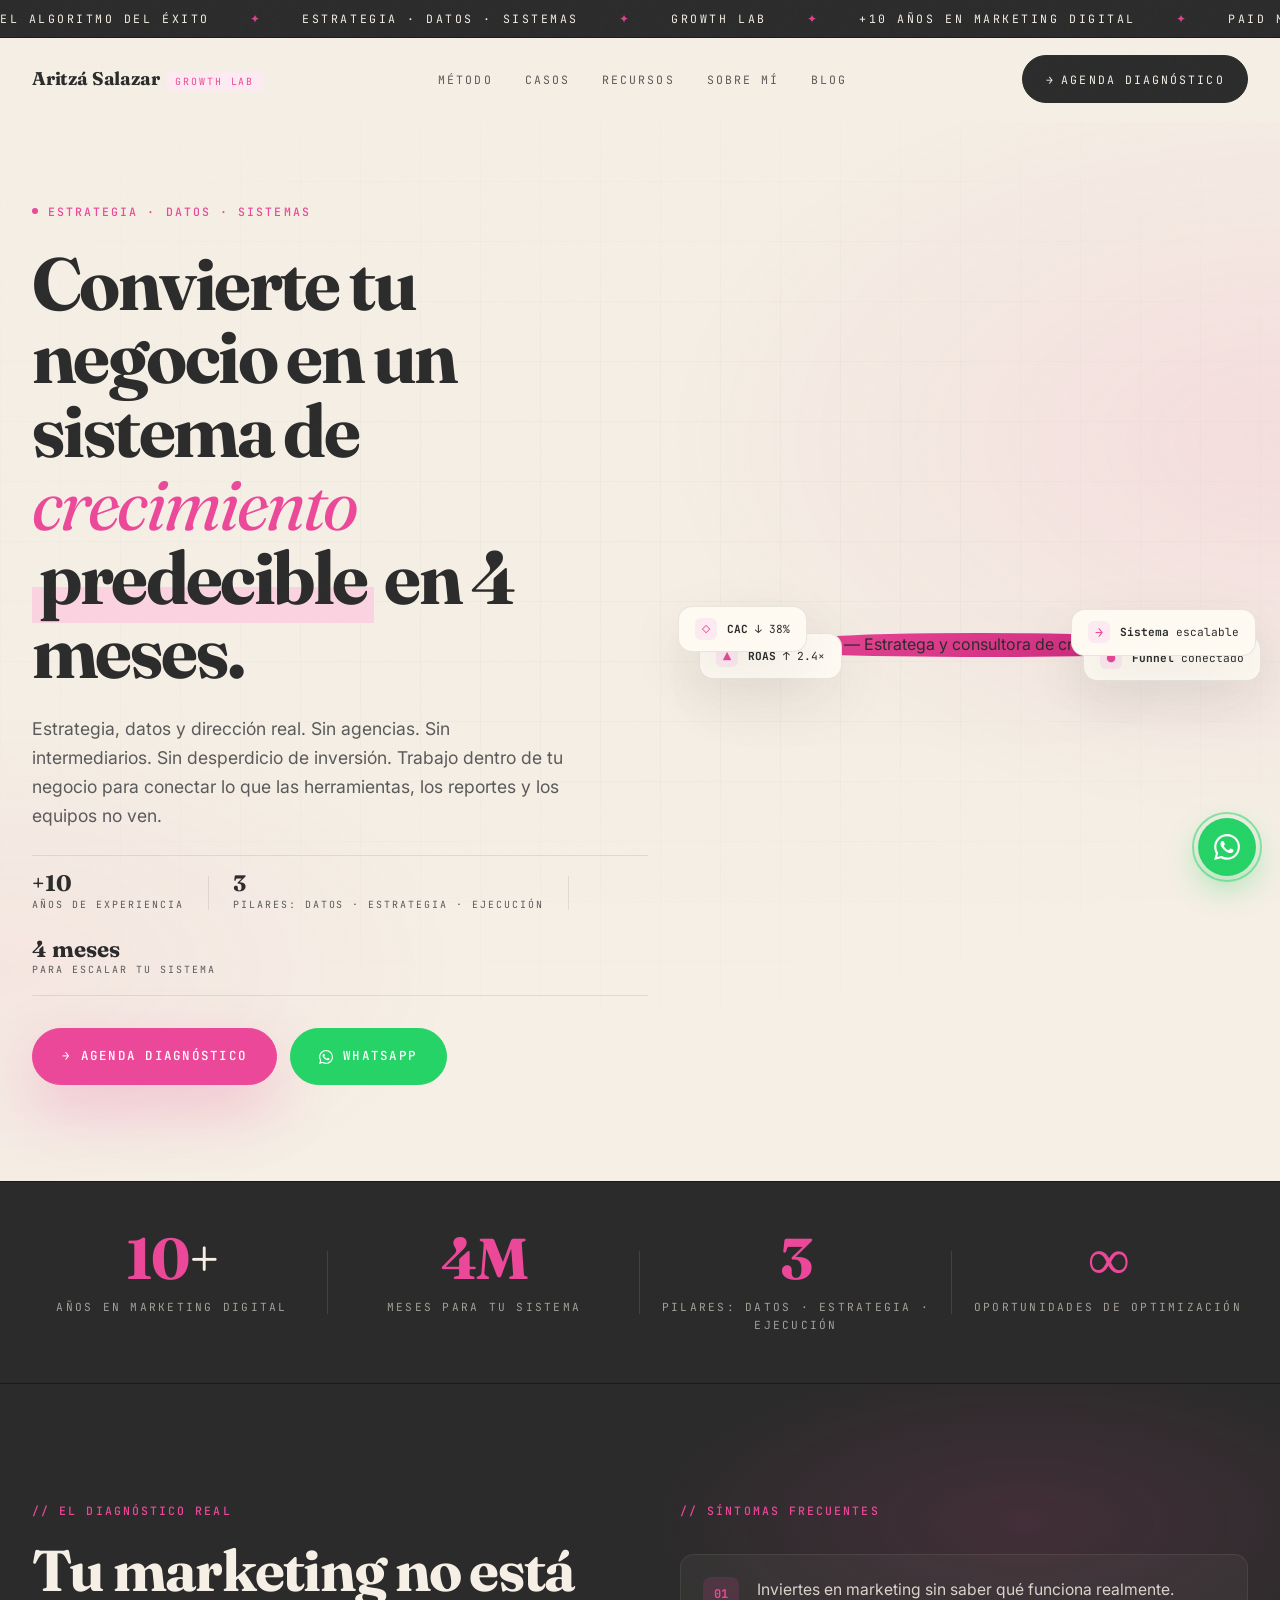
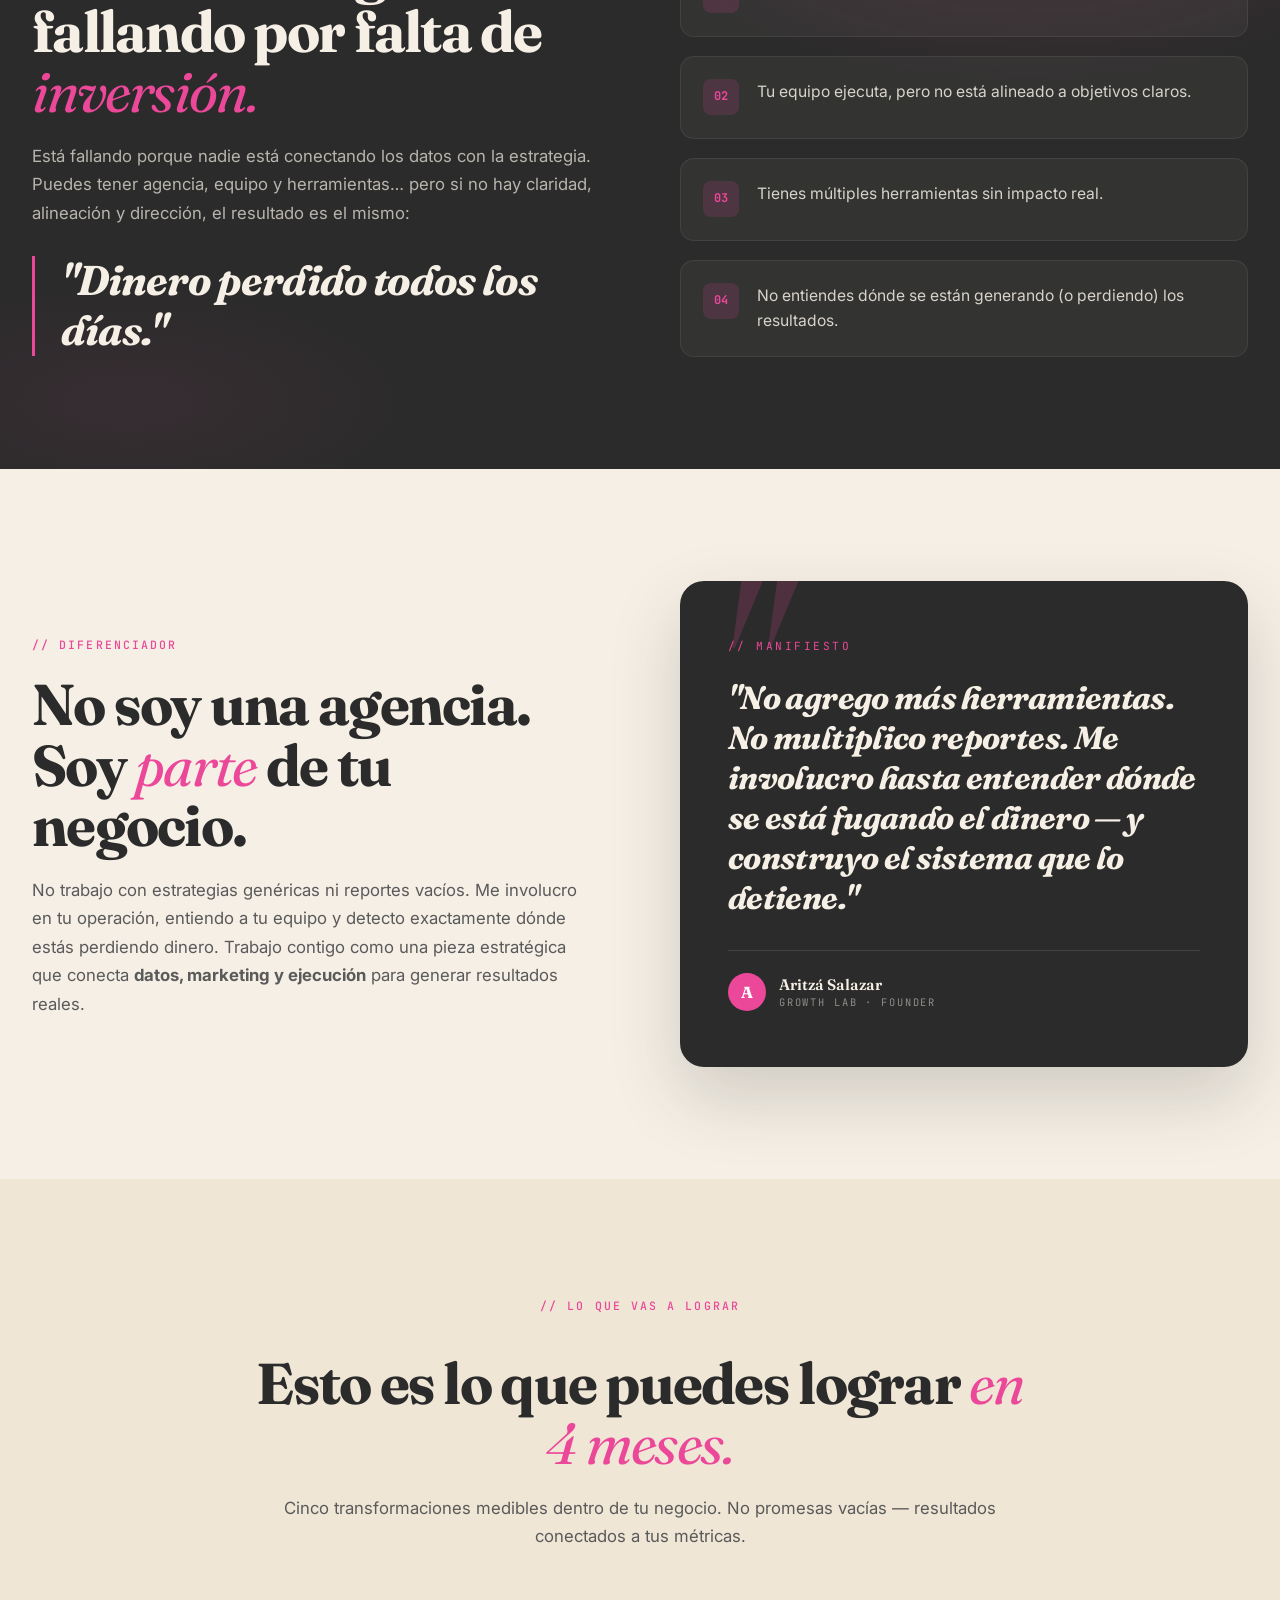
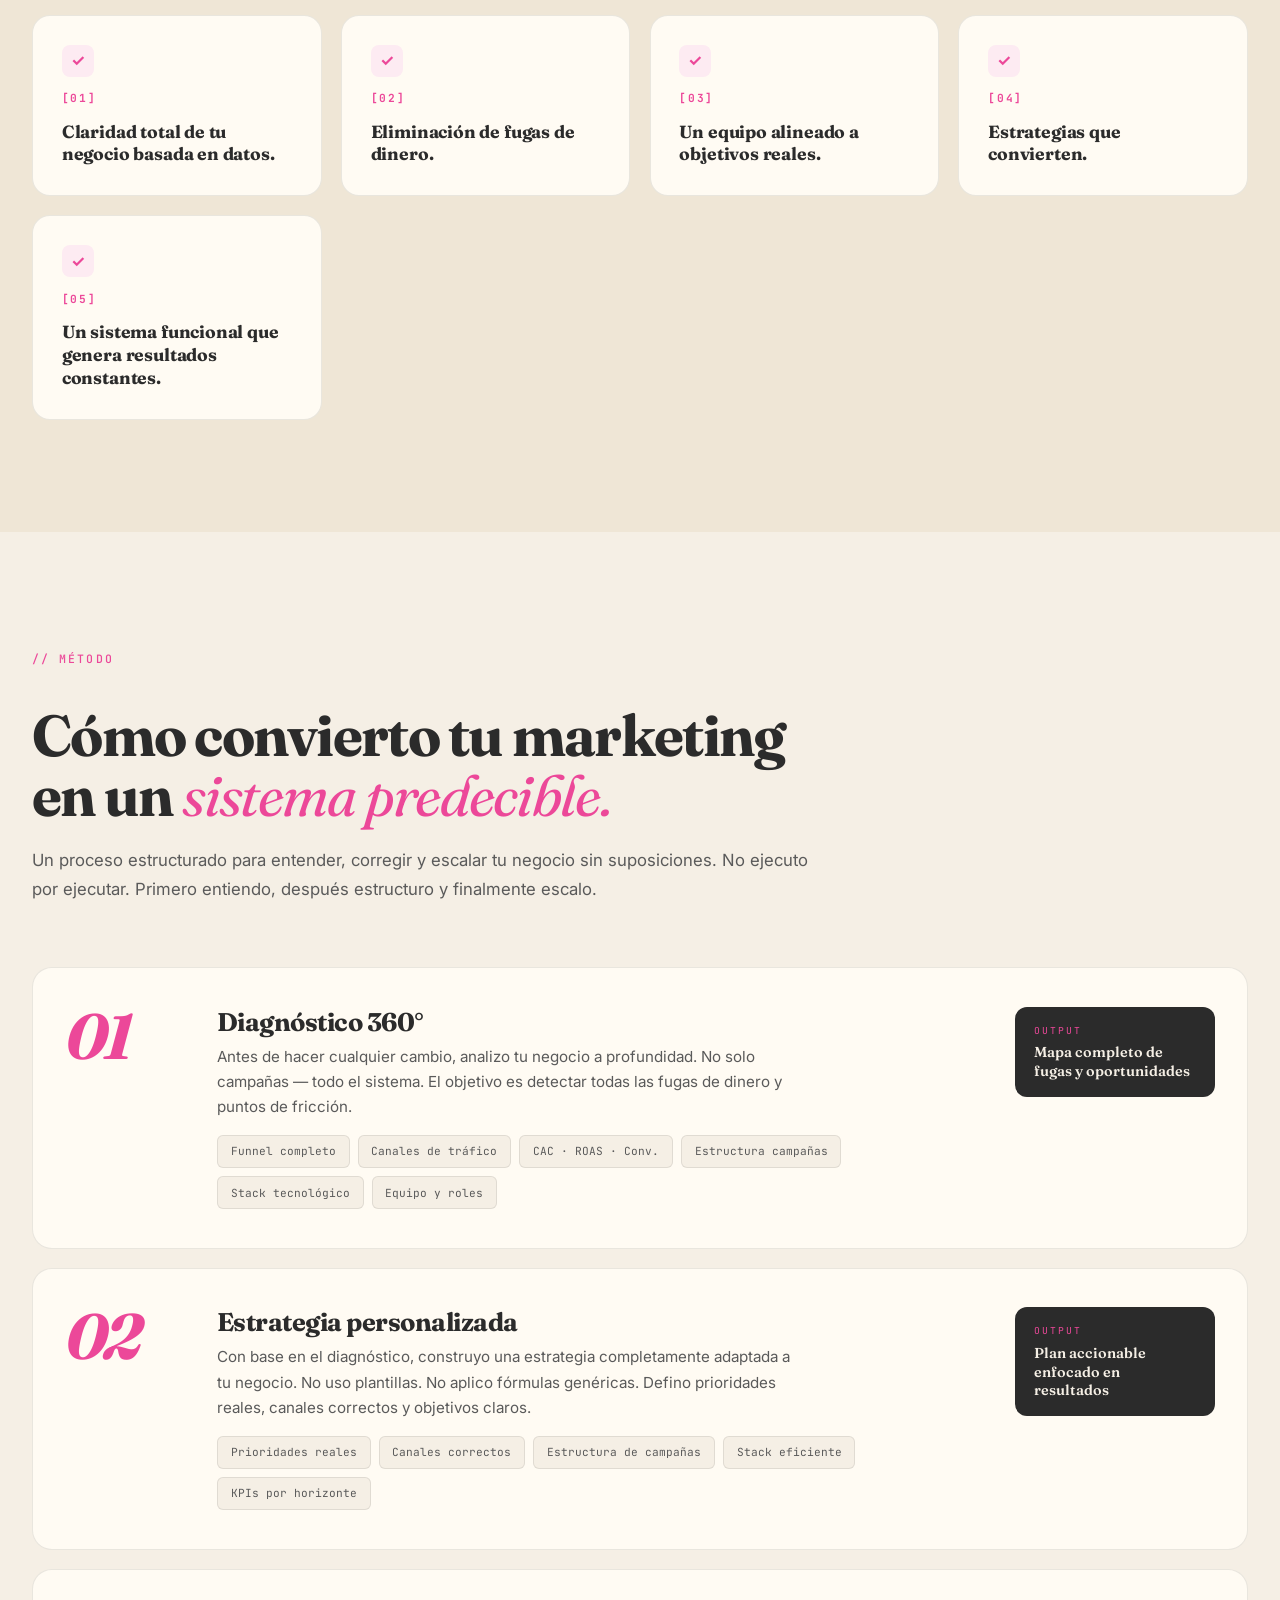
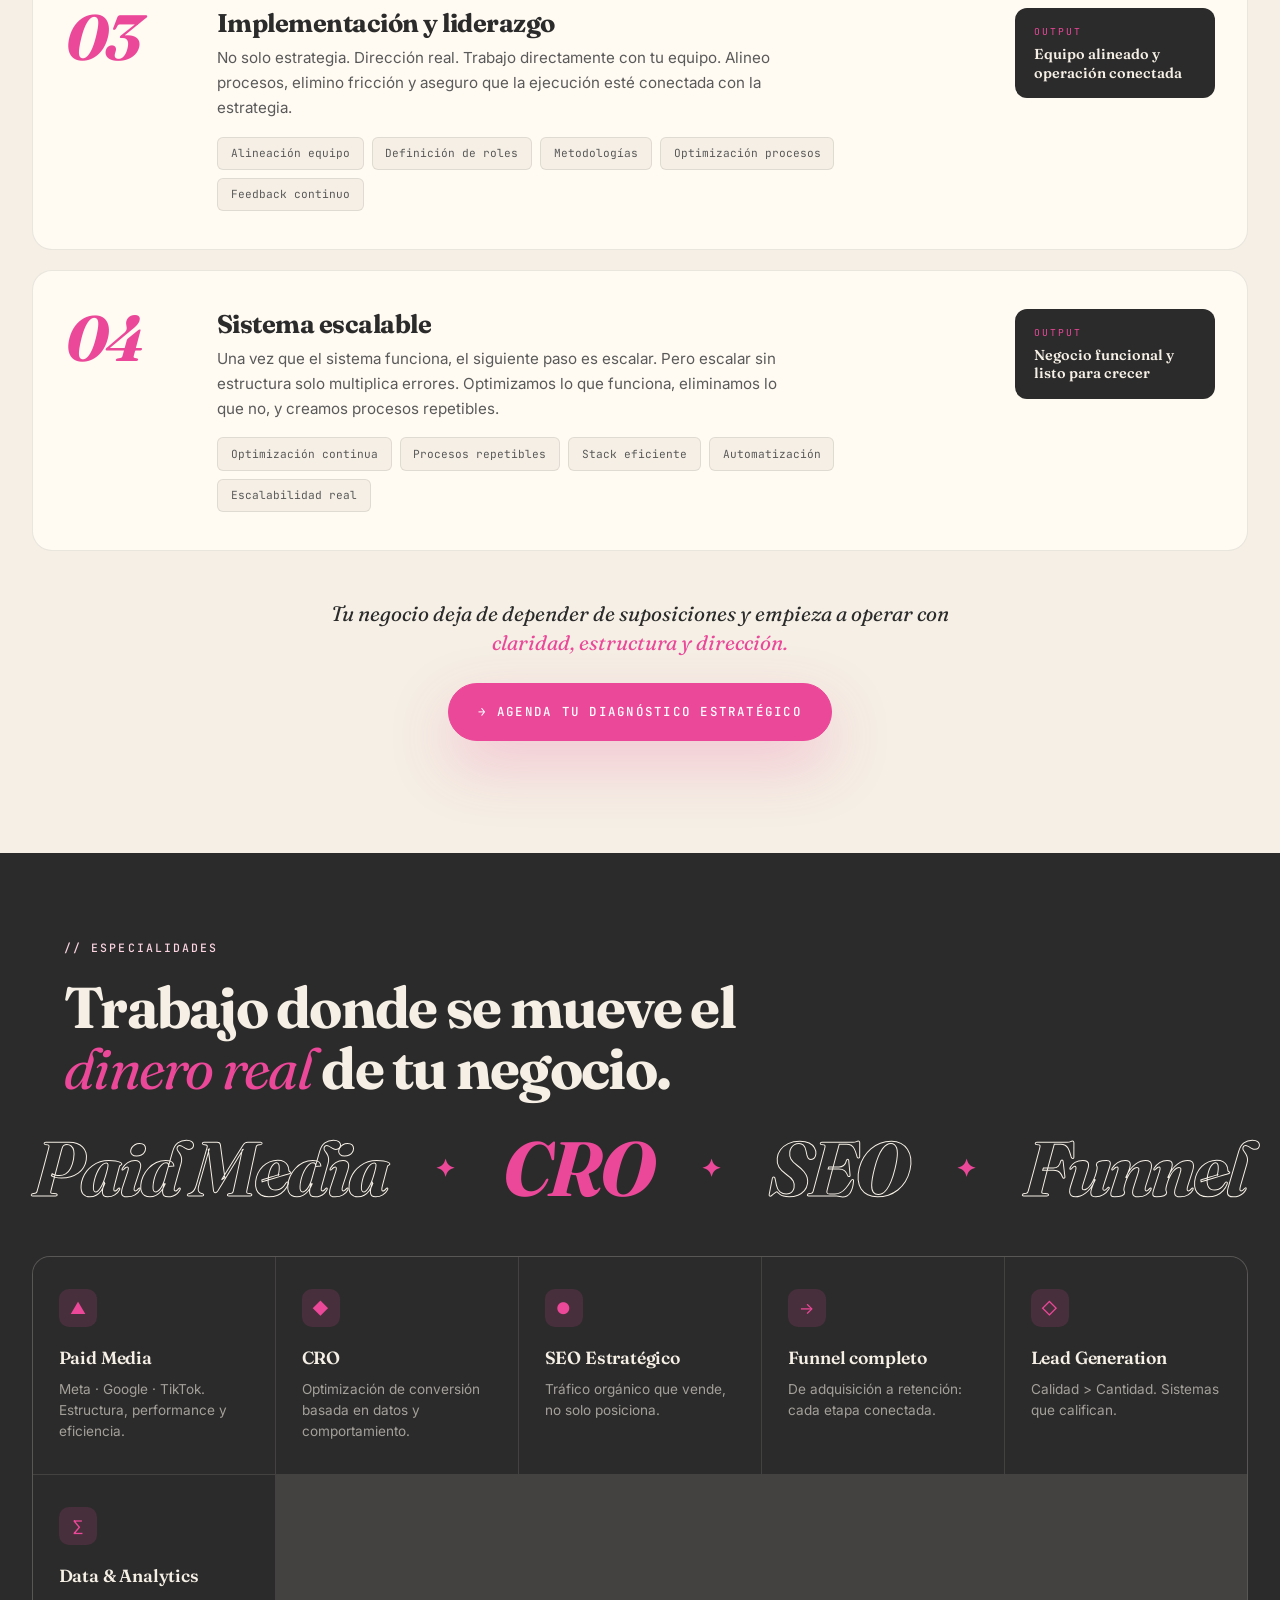
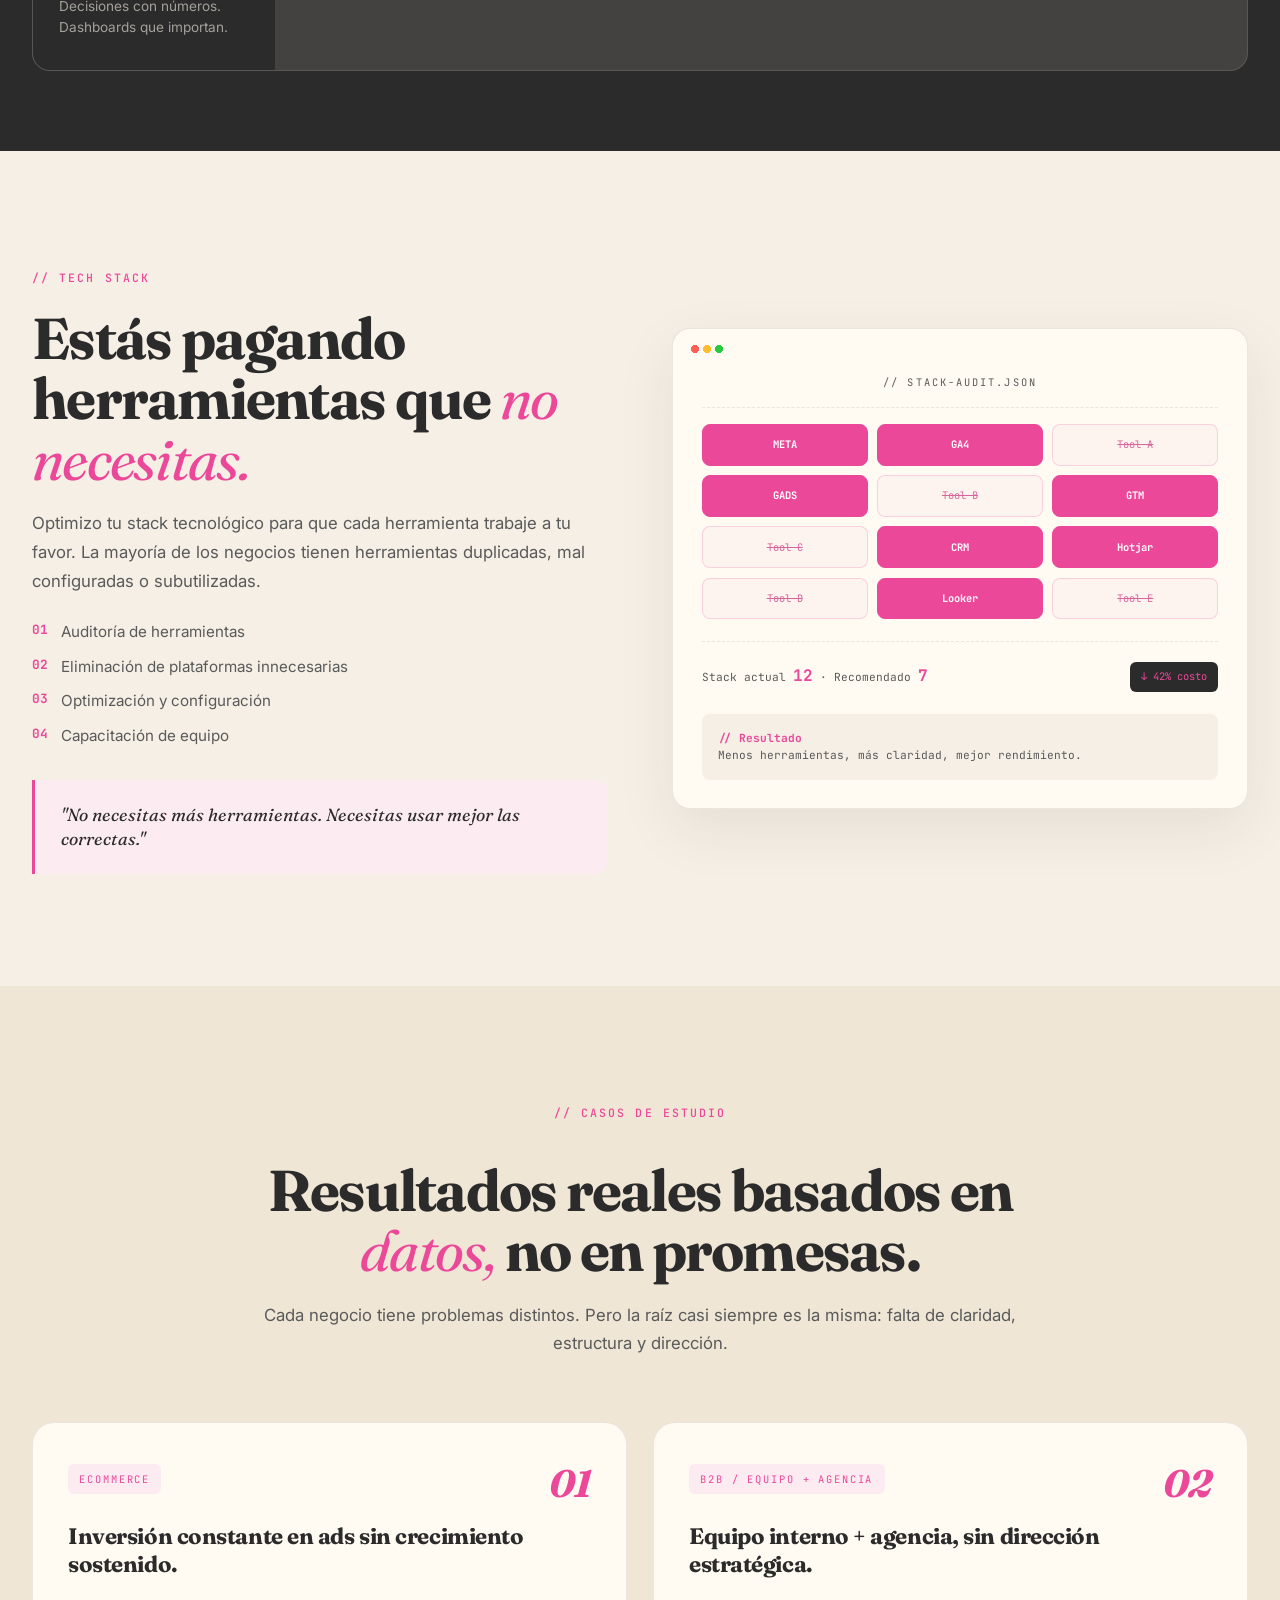
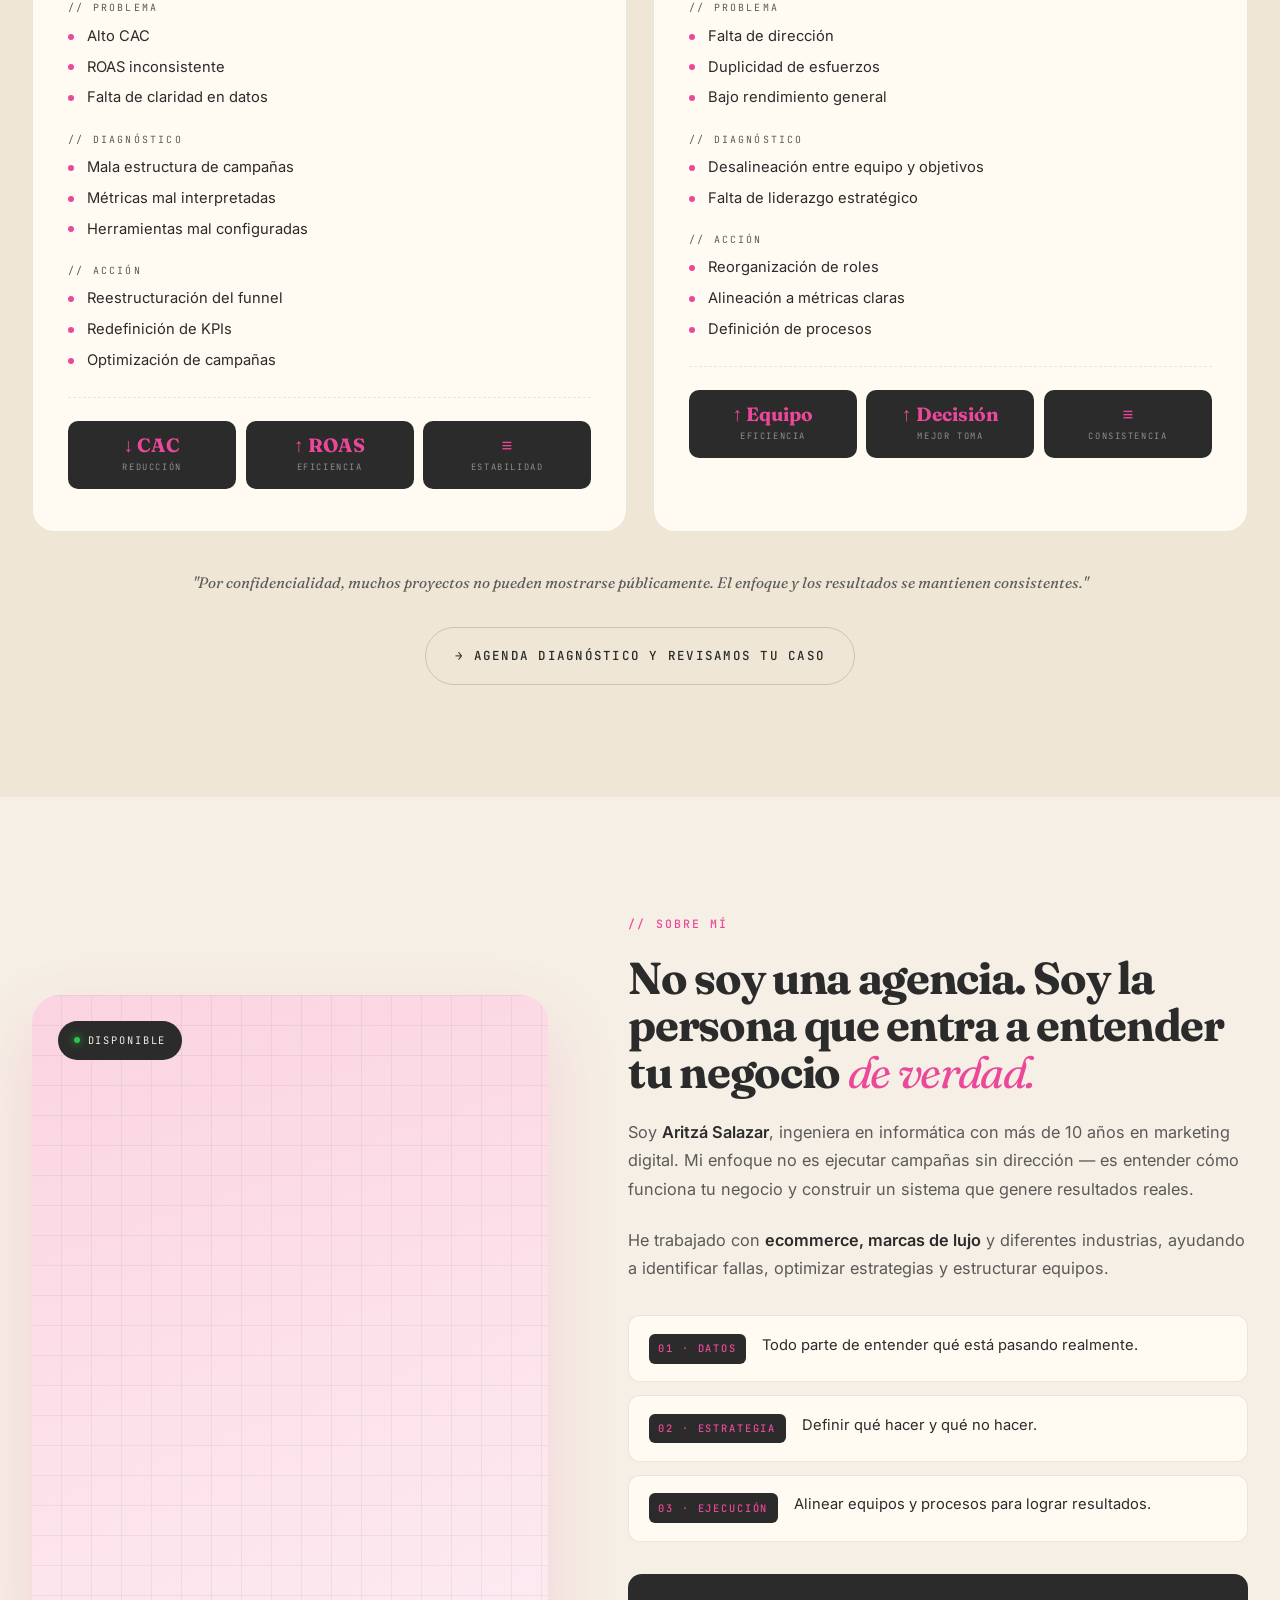
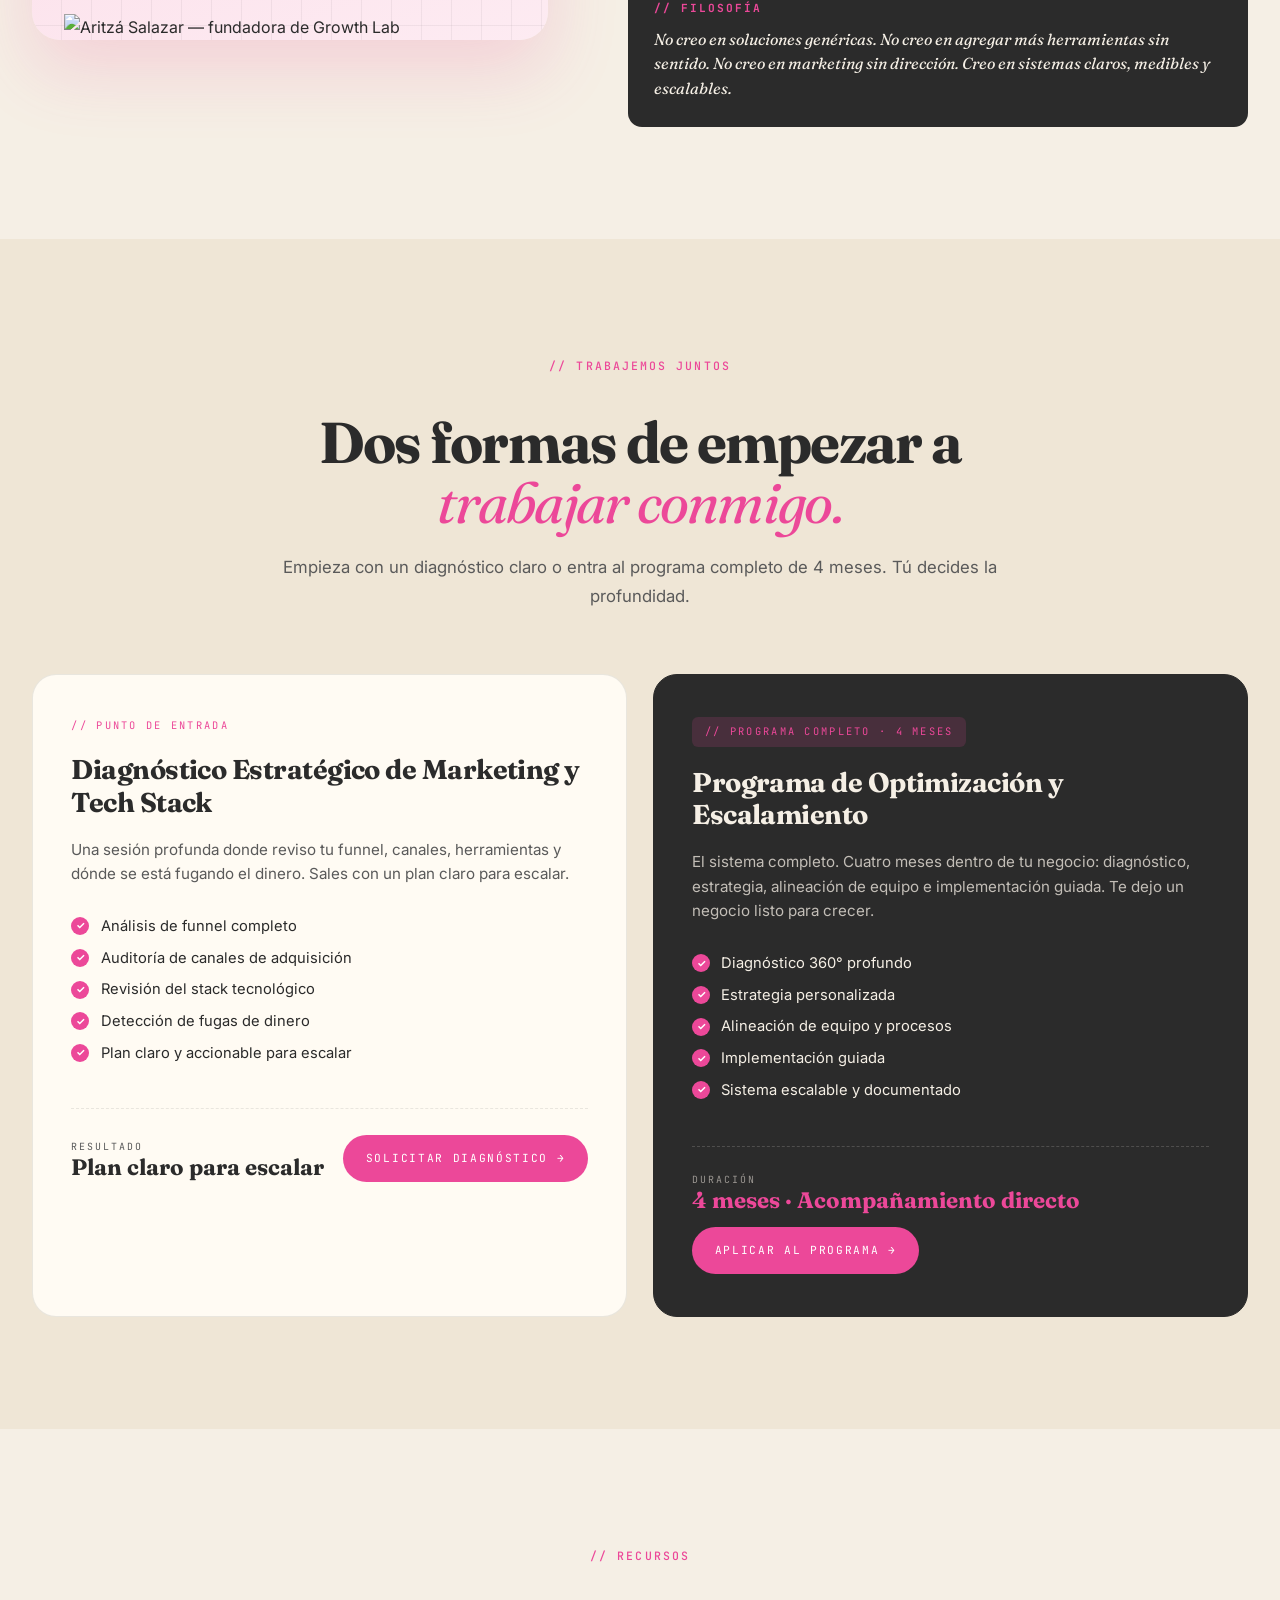
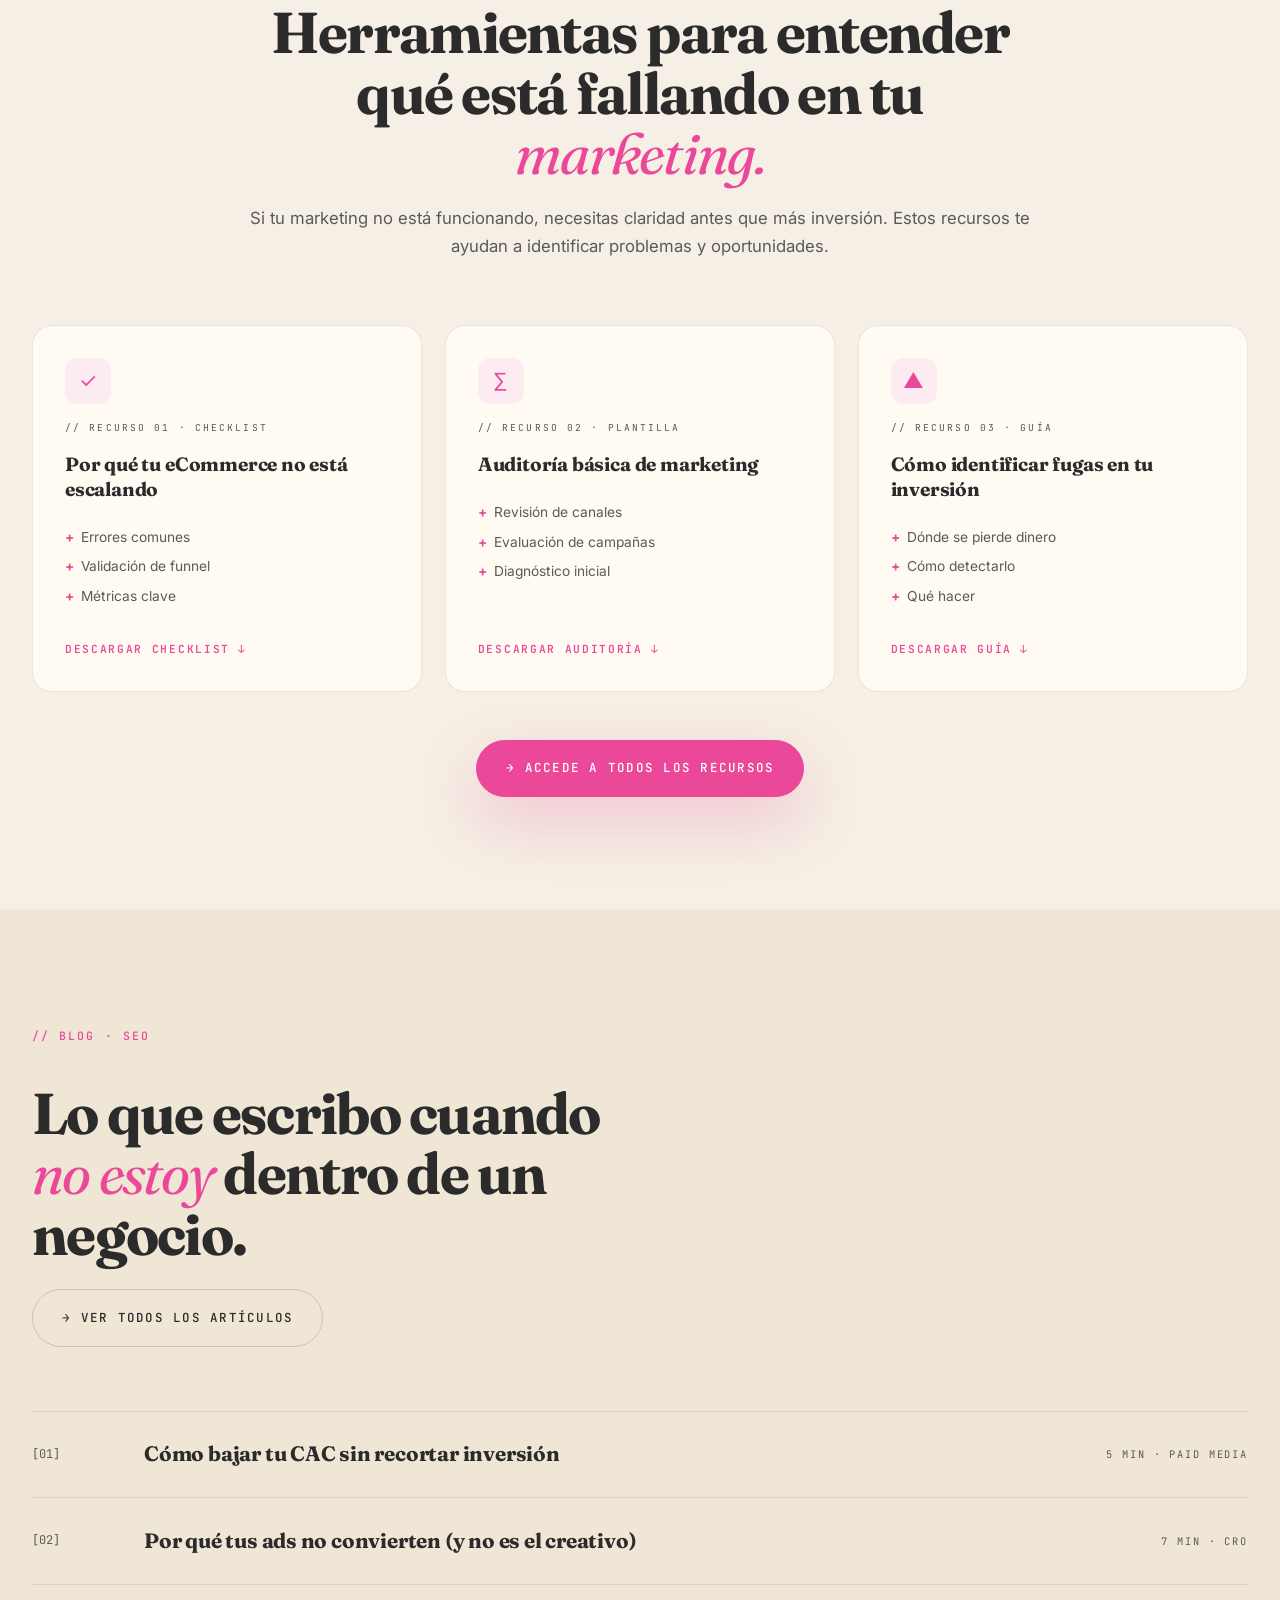
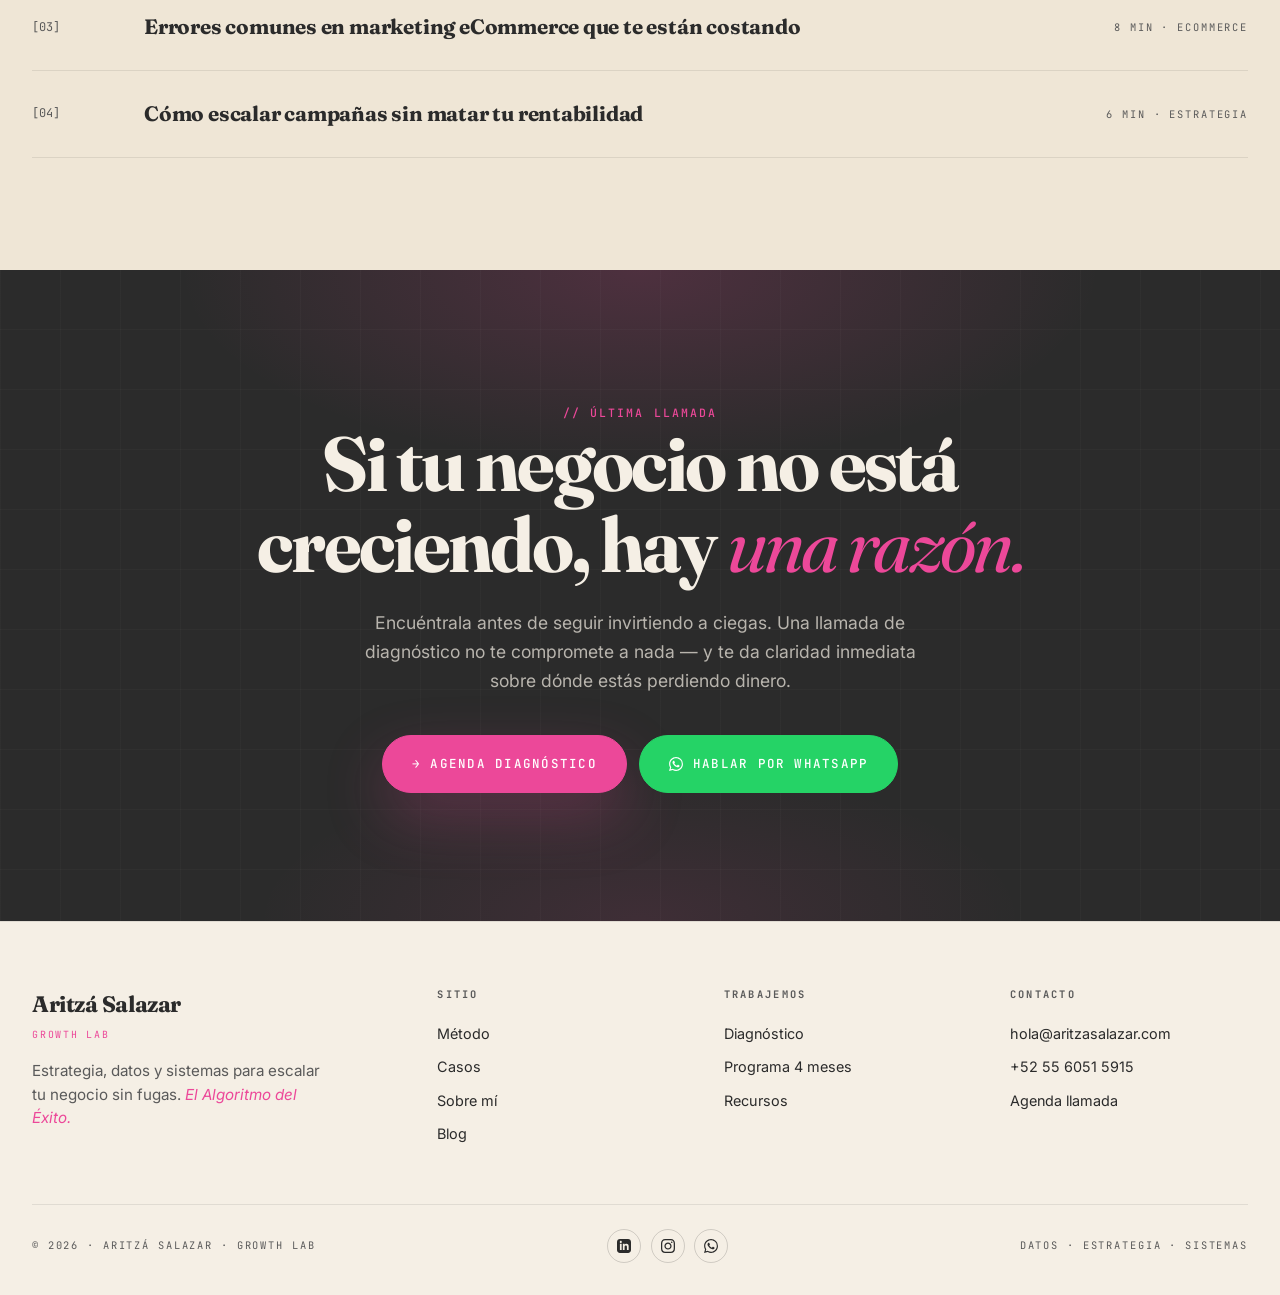
==== commit 446122fd: "Add files via upload" ====
--- a/index.html
+++ b/index.html
@@ -832,14 +832,182 @@
    RESPONSIVE TWEAKS
 ═══════════════════════════════════════════ */
 @media(max-width:768px){
-    section.s{padding:5rem 1.4rem}
-    nav{padding:1rem 1.4rem}
-    .hero{padding:3rem 1.4rem 4rem}
-    .stats-strip{padding:2.4rem 1.4rem}
-    .cierre{padding:5rem 1.4rem}
-    footer{padding:3rem 1.4rem 1.5rem}
-    .dif-card{padding:2.5rem 1.8rem}
-    .fase{padding:1.8rem 1.4rem}
+    body{font-size:15px}
+    section.s{padding:4rem 1.2rem}
+    nav{padding:0.85rem 1.2rem}
+    .hero{padding:2.2rem 1.2rem 3rem}
+    .stats-strip{padding:2.4rem 1.2rem}
+    .cierre{padding:4.5rem 1.2rem}
+    footer{padding:3rem 1.2rem 1.5rem}
+    .dif-card{padding:2.2rem 1.5rem}
+    .fase{padding:1.6rem 1.2rem}
+
+    /* Nav: oculta el sub-tag para que no se amontone */
+    .brand-name{font-size:1rem}
+    .brand-sub{display:none}
+    .nav-cta{padding:0.7rem 1rem;font-size:0.65rem;letter-spacing:0.12em}
+
+    /* Ticker más compacto */
+    .ticker-track span{font-size:0.62rem;letter-spacing:0.16em}
+    .ticker-track{gap:1.6rem}
+
+    /* HERO: respiración y tipografía controlada */
+    .hero-grid{gap:2rem}
+    .hero-h{font-size:clamp(2.1rem,9vw,3rem);line-height:1.02}
+    .hero-sub{font-size:0.98rem;line-height:1.6}
+    .hero-meta{gap:1rem;padding:0.9rem 0}
+    .meta-item .num{font-size:1.15rem}
+    .meta-item .lbl{font-size:0.55rem;letter-spacing:0.16em}
+    .meta-sep{display:none}
+    .hero-cta{flex-direction:column;align-items:stretch;gap:0.6rem}
+    .hero-cta .btn{justify-content:center;padding:1rem 1.4rem;font-size:0.7rem;letter-spacing:0.14em}
+    .hero-eye{font-size:0.65rem;letter-spacing:0.16em}
+
+    /* Foto del hero: que no se desborde con los chips */
+    .hero-right{min-height:auto;padding:1rem 0}
+    .photo-stage{max-width:340px;margin:0 auto}
+    .chip{font-size:0.62rem;padding:0.5rem 0.7rem;border-radius:10px;gap:0.4rem}
+    .chip .ico{width:18px;height:18px;font-size:0.7rem}
+    .chip-1{top:4%;left:-2%}
+    .chip-2{bottom:14%;left:-4%}
+    .chip-3{top:8%;right:-2%}
+    .chip-4{bottom:2%;right:-2%}
+
+    /* Stats: 2x2 con separación generosa */
+    .stats-grid{gap:2rem 1rem}
+    .stat-num{font-size:2.2rem}
+    .stat-lbl{font-size:0.55rem;letter-spacing:0.16em;margin-top:0.4rem}
+
+    /* Section heads */
+    .s-head{margin-bottom:2.5rem}
+    .s-h{font-size:clamp(1.7rem,7vw,2.4rem)}
+    .s-sub{font-size:0.95rem;line-height:1.6;margin-top:0.9rem}
+    .eye{font-size:0.62rem;letter-spacing:0.14em}
+
+    /* Problema */
+    .problema-grid{gap:2rem}
+    .problema-msg{font-size:1.4rem;padding-left:1.1rem}
+    .bullet{padding:1rem 1.1rem;gap:0.8rem}
+    .bullet-ic{width:30px;height:30px;font-size:0.65rem}
+    .bullet-txt{font-size:0.92rem}
+
+    /* Diferenciador */
+    .dif-grid{gap:2rem}
+    .dif-card-quote{font-size:1.2rem;line-height:1.3}
+    .dif-card::before{font-size:11rem;top:-1.5rem}
+
+    /* Promesa */
+    .promesa-grid{grid-template-columns:1fr;gap:0.9rem;margin-top:2rem}
+    .promesa-item{padding:1.4rem 1.3rem}
+    .promesa-item h4{font-size:1rem;line-height:1.35}
+
+    /* Método - fases */
+    .fases{gap:0.9rem;margin-top:2rem}
+    .fase{grid-template-columns:auto 1fr;gap:1rem}
+    .fase-num{font-size:2.4rem}
+    .fase-body h3{font-size:1.25rem}
+    .fase-body .lead{font-size:0.9rem;line-height:1.55}
+    .fase-list li{font-size:0.62rem;padding:0.3rem 0.55rem}
+    .fase-out{padding:0.8rem 1rem}
+    .fase-out .val{font-size:0.82rem}
+    .fase-out .lbl{font-size:0.55rem}
+
+    /* Especialidades */
+    .espec{padding:3.5rem 0}
+    .espec > div:first-child{padding:0 1.2rem!important}
+    .marq{margin:1.5rem 0;gap:2rem}
+    .marq span{font-size:2.4rem}
+    .marq .sep{font-size:1.1rem}
+    .espec-grid{margin:2rem 1.2rem 0;border-radius:14px}
+    .cap{padding:1.5rem 1.2rem}
+    .cap h4{font-size:1rem}
+    .cap p{font-size:0.8rem;line-height:1.5}
+
+    /* Tools */
+    .tools-grid{gap:2rem}
+    .tools-frame{padding:1.4rem}
+    .tools-stack{grid-template-columns:repeat(3,1fr);gap:0.45rem}
+    .tools-stack .tool{font-size:0.58rem;padding:0.55rem 0.3rem}
+    .tools-bar{font-size:0.62rem;grid-template-columns:1fr;gap:0.5rem;text-align:center}
+    .tools-list li{font-size:0.9rem}
+    .tools-quote{font-size:1rem;padding:1.1rem 1.2rem}
+
+    /* Casos */
+    .casos-grid{gap:1rem;margin-top:2rem}
+    .caso{padding:2rem 1.5rem;border-radius:18px}
+    .caso h3{font-size:1.2rem;line-height:1.3}
+    .caso-num{font-size:2rem}
+    .caso-tag{font-size:0.58rem;padding:0.35rem 0.55rem}
+    .caso-block ul li{font-size:0.88rem}
+    .caso-result{grid-template-columns:repeat(3,1fr);gap:0.4rem}
+    .caso-result-item{padding:0.7rem 0.4rem}
+    .caso-result-item .v{font-size:0.95rem}
+    .caso-result-item .k{font-size:0.5rem}
+    .casos-note{font-size:0.88rem;margin-top:2rem;padding:0 0.5rem}
+
+    /* Sobre mí */
+    .sobre-grid{gap:2.5rem}
+    .sobre-photo{aspect-ratio:3/4;padding:1.5rem 1.5rem 0;border-radius:22px}
+    .sobre-badge{top:1rem;left:1rem;padding:0.5rem 0.8rem;font-size:0.55rem;letter-spacing:0.14em}
+    .sobre-bio{font-size:0.95rem;line-height:1.7}
+    .pillar{padding:1rem;gap:0.8rem}
+    .pillar-tag{font-size:0.58rem;padding:0.35rem 0.55rem}
+    .pillar p{font-size:0.88rem}
+    .sobre-philosophy{padding:1.3rem;font-size:0.92rem}
+
+    /* Offers */
+    .offers-grid{gap:1rem;margin-top:2rem}
+    .offer{padding:2rem 1.5rem;border-radius:20px}
+    .offer h3{font-size:1.35rem;line-height:1.25}
+    .offer-desc{font-size:0.9rem}
+    .offer-list li{font-size:0.88rem}
+    .offer-foot{flex-direction:column;align-items:flex-start;gap:1rem;padding-top:1.3rem}
+    .offer-cta{width:100%;justify-content:center;padding:0.95rem 1.2rem;font-size:0.65rem}
+
+    /* Recursos */
+    .recursos-grid{gap:1rem;margin-top:2rem}
+    .recurso{padding:1.6rem 1.4rem;border-radius:16px}
+    .recurso h3{font-size:1.1rem}
+    .recurso ul li{font-size:0.82rem}
+
+    /* Blog */
+    .blog .s-head{flex-direction:column;align-items:flex-start;gap:1rem}
+    .blog .s-head .btn{width:100%;justify-content:center}
+    .blog-list{margin-top:2rem}
+    .blog-item{grid-template-columns:auto 1fr;padding:1.2rem 0;gap:1rem}
+    .blog-item:hover{padding-left:0.4rem}
+    .blog-item h4{font-size:1rem;line-height:1.3}
+    .blog-item .read{display:none}
+    .blog-num{font-size:0.65rem}
+
+    /* Cierre */
+    .cierre h2{font-size:clamp(2rem,8vw,2.8rem);line-height:1.05}
+    .cierre p{font-size:0.95rem}
+    .cierre .ctas{flex-direction:column;align-items:stretch;gap:0.6rem}
+    .cierre .ctas .btn{justify-content:center;padding:1rem 1.4rem;font-size:0.7rem}
+
+    /* Footer */
+    .foot-grid{gap:2rem}
+    .foot-col h5{margin-bottom:0.9rem}
+    .foot-col a{font-size:0.85rem;margin-bottom:0.5rem}
+    .foot-bottom{flex-direction:column;text-align:center;gap:1.2rem;font-size:0.55rem;letter-spacing:0.14em}
+
+    /* FAB */
+    .fab{width:52px;height:52px;bottom:18px;right:18px}
+    .fab svg{width:22px;height:22px}
+}
+
+/* Pantallas extra-pequeñas */
+@media(max-width:420px){
+    .hero-h{font-size:2rem}
+    .s-h{font-size:1.6rem}
+    .stats-grid{grid-template-columns:1fr 1fr}
+    .photo-stage{max-width:280px}
+    .chip{display:none} /* en muy pequeñas, los chips se quitan para evitar amontonamiento */
+    .ticker{display:none}
+    .marq span{font-size:2rem}
+    .stat-num{font-size:1.9rem}
+    .meta-item .num{font-size:1.05rem}
 }
 </style>
 </head>
@@ -1317,7 +1485,7 @@
                         <span class="price-lbl">Resultado</span>
                         <span class="price-val">Plan claro para escalar</span>
                     </div>
-                    <a href="#" class="offer-cta" data-cal>Solicitar diagnóstico →</a>
+                    <a href="https://wa.me/525560515915?text=Hola%20Aritz%C3%A1%2C%20me%20interesa%20solicitar%20el%20DIAGN%C3%93STICO%20ESTRAT%C3%89GICO%20de%20Marketing%20y%20Tech%20Stack.%20Quiero%20revisar%20mi%20funnel%2C%20canales%2C%20herramientas%20y%20detectar%20fugas%20de%20dinero%20para%20obtener%20un%20plan%20claro%20de%20escalamiento." target="_blank" rel="noopener" class="offer-cta">Solicitar diagnóstico →</a>
                 </div>
             </div>
             <div class="offer featured rv rv-d2">
@@ -1336,7 +1504,7 @@
                         <span class="price-lbl">Duración</span>
                         <span class="price-val">4 meses · Acompañamiento directo</span>
                     </div>
-                    <a href="#" class="offer-cta" data-cal>Aplicar al programa →</a>
+                    <a href="https://wa.me/525560515915?text=Hola%20Aritz%C3%A1%2C%20quiero%20APLICAR%20al%20PROGRAMA%20de%20Optimizaci%C3%B3n%20y%20Escalamiento%20de%204%20meses.%20Me%20interesa%20el%20diagn%C3%B3stico%20360%C2%B0%2C%20la%20estrategia%20personalizada%2C%20la%20alineaci%C3%B3n%20de%20equipo%20e%20implementaci%C3%B3n%20guiada%20para%20construir%20un%20sistema%20escalable%20en%20mi%20negocio." target="_blank" rel="noopener" class="offer-cta">Aplicar al programa →</a>
                 </div>
             </div>
         </div>
@@ -1447,18 +1615,9 @@
 <footer>
     <div class="foot-grid">
         <div>
-            <div class="foot-brand">
-                <svg width="32" height="32" viewBox="0 0 64 64" fill="none">
-                    <rect x="4" y="4" width="18" height="18" rx="4" fill="#2B2B2B"/>
-                    <rect x="42" y="42" width="18" height="18" rx="4" fill="#2B2B2B"/>
-                    <path d="M22 13 Q40 13 40 32 Q40 51 24 51" stroke="#2B2B2B" stroke-width="3.5" fill="none" stroke-linecap="round"/>
-                    <rect x="28" y="26" width="12" height="12" rx="2" transform="rotate(45 34 32)" fill="#2B2B2B"/>
-                    <rect x="30" y="28" width="8" height="8" rx="1.5" transform="rotate(45 34 32)" fill="#EC4899"/>
-                </svg>
-                <div>
-                    <div style="font-family:'Fraunces',serif;font-weight:700;font-size:1.1rem">Aritzá Salazar</div>
-                    <div style="font-family:'JetBrains Mono',monospace;font-size:0.62rem;color:var(--pink);letter-spacing:0.18em;text-transform:uppercase">Growth Lab</div>
-                </div>
+            <div style="margin-bottom:1rem">
+                <div style="font-family:'Fraunces',serif;font-weight:700;font-size:1.4rem;letter-spacing:-0.02em">Aritzá Salazar</div>
+                <div style="font-family:'JetBrains Mono',monospace;font-size:0.62rem;color:var(--pink);letter-spacing:0.18em;text-transform:uppercase;margin-top:0.25rem">Growth Lab</div>
             </div>
             <p class="foot-tag">Estrategia, datos y sistemas para escalar tu negocio sin fugas. <em style="color:var(--pink)">El Algoritmo del Éxito.</em></p>
         </div>
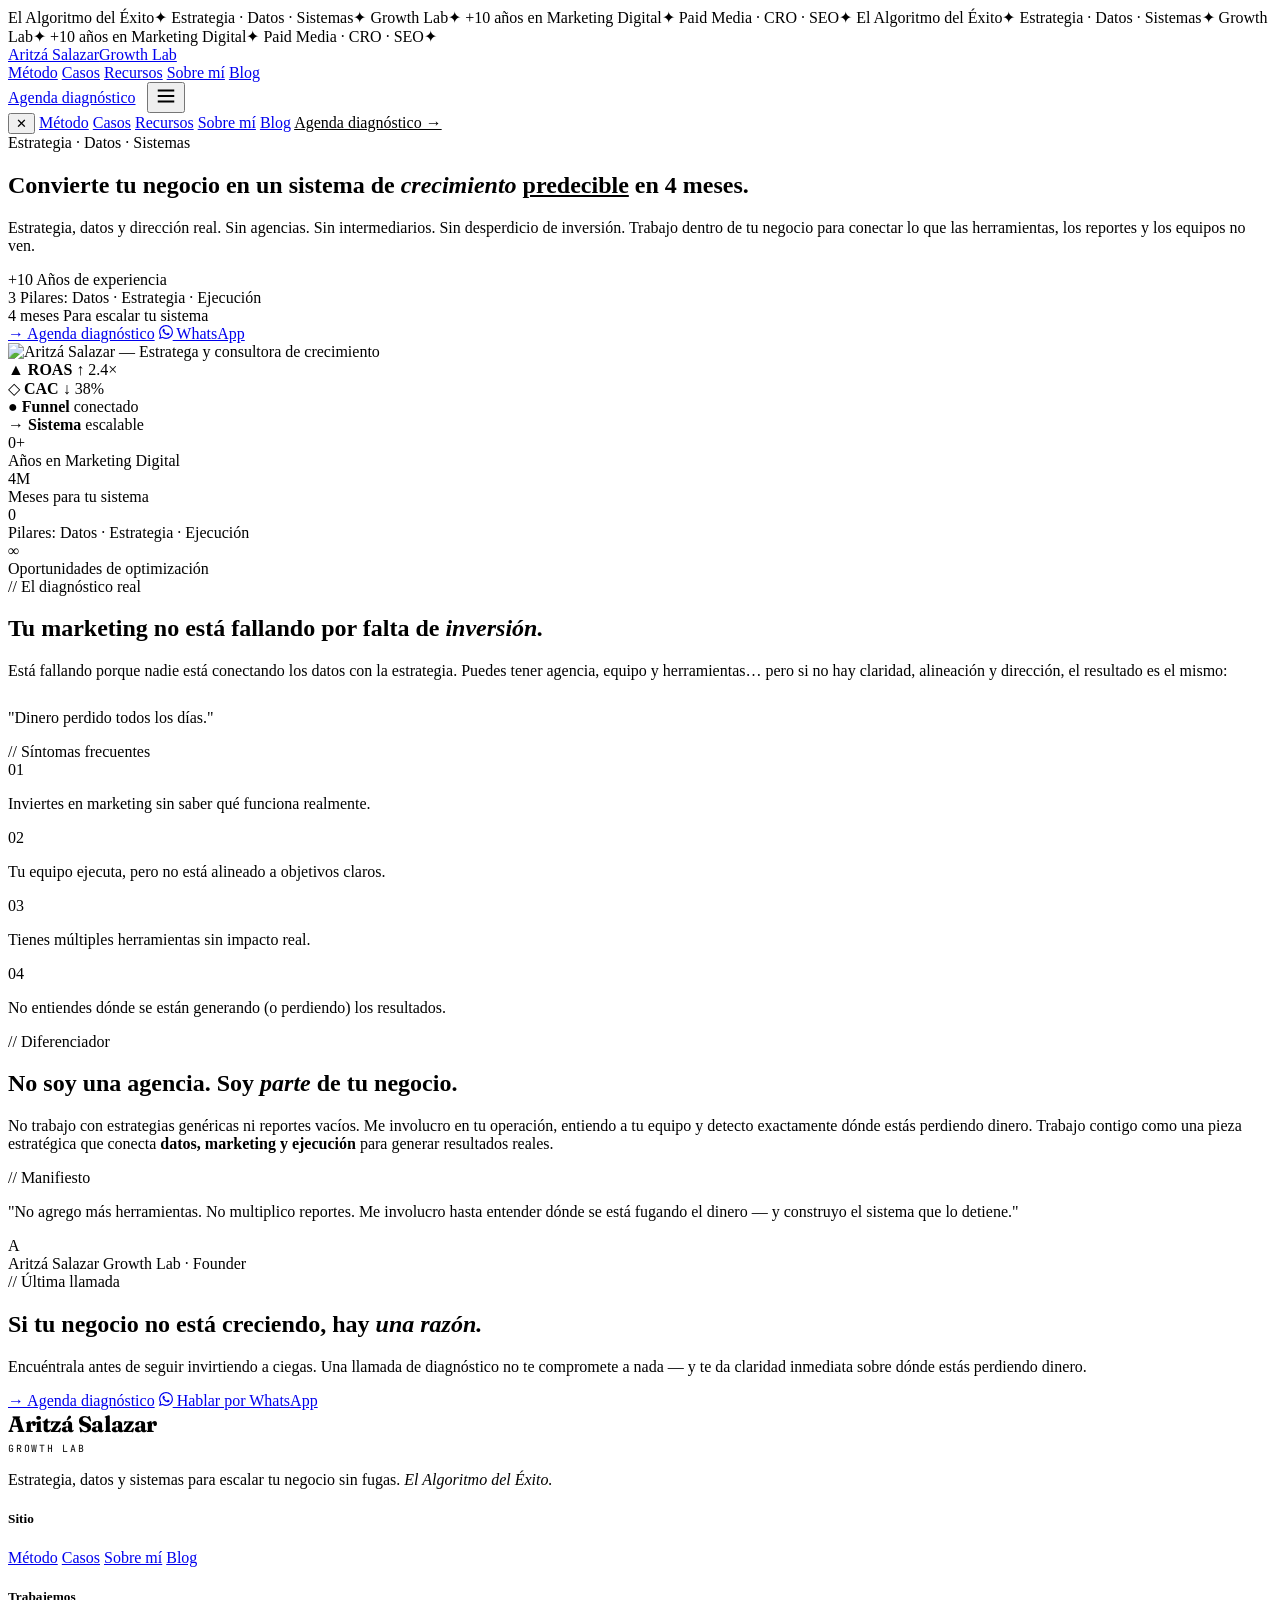
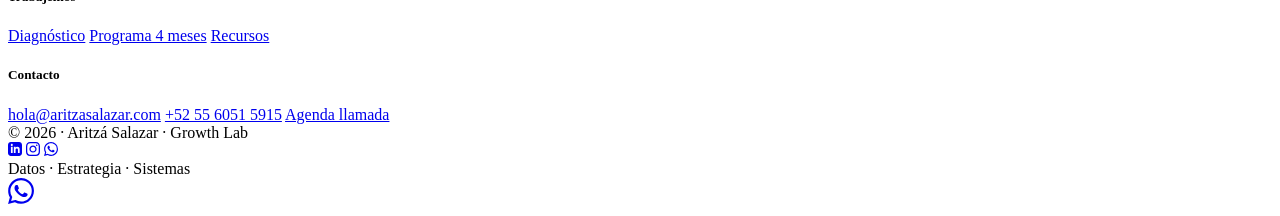
==== commit 304142fb: "Add files via upload" ====
--- a/index.html
+++ b/index.html
@@ -9,1007 +9,7 @@
 <link rel="preconnect" href="https://fonts.googleapis.com">
 <link rel="preconnect" href="https://fonts.gstatic.com" crossorigin>
 <link href="https://fonts.googleapis.com/css2?family=Fraunces:ital,opsz,wght@0,9..144,400;0,9..144,600;0,9..144,700;0,9..144,800;1,9..144,400;1,9..144,700&family=Inter:wght@300;400;500;600&family=JetBrains+Mono:wght@400;500;700&display=swap" rel="stylesheet">
-
-<style>
-/* ═══════════════════════════════════════════
-   BRAND SYSTEM — Aritzá Salazar / Growth Lab
-═══════════════════════════════════════════ */
-:root{
-    --cream:#F5EFE5;
-    --cream-2:#EFE6D6;
-    --paper:#FFFBF3;
-    --pink:#EC4899;
-    --pink-soft:#FBD3E1;
-    --pink-tint:#FDEBF2;
-    --pink-deep:#C9277A;
-    --ink:#2B2B2B;
-    --ink-2:#1A1A1A;
-    --ink-soft:#5A5A5A;
-    --line:rgba(43,43,43,0.10);
-    --line-2:rgba(43,43,43,0.18);
-    --shadow:0 20px 60px rgba(43,43,43,0.08);
-    --shadow-pink:0 24px 60px rgba(236,72,153,0.25);
-}
-*,*::before,*::after{margin:0;padding:0;box-sizing:border-box}
-html{scroll-behavior:smooth;-webkit-text-size-adjust:100%}
-body{
-    background:var(--cream);
-    color:var(--ink);
-    font-family:'Inter',-apple-system,system-ui,sans-serif;
-    font-size:16px;line-height:1.65;
-    overflow-x:hidden;
-    -webkit-font-smoothing:antialiased;
-    -moz-osx-font-smoothing:grayscale;
-}
-::selection{background:var(--pink);color:#fff}
-a{color:inherit;text-decoration:none}
-img{max-width:100%;display:block}
-
-.serif{font-family:'Fraunces',Georgia,serif;font-weight:700;letter-spacing:-0.02em;line-height:1.05}
-.mono{font-family:'JetBrains Mono',monospace;letter-spacing:0.02em}
-.eye{font-family:'JetBrains Mono',monospace;font-size:0.72rem;letter-spacing:0.18em;text-transform:uppercase;color:var(--pink);font-weight:500}
-.eye-dark{color:var(--pink-soft)}
-
-/* ═══════════════════════════════════════════
-   SCROLL PROGRESS
-═══════════════════════════════════════════ */
-.scroll-bar{
-    position:fixed;top:0;left:0;height:3px;width:0;
-    background:linear-gradient(90deg,var(--pink),var(--pink-deep));
-    z-index:9999;transition:width 0.1s linear;
-}
-
-/* ═══════════════════════════════════════════
-   TICKER
-═══════════════════════════════════════════ */
-.ticker{
-    background:var(--ink);color:var(--cream);
-    padding:0.55rem 0;overflow:hidden;
-    position:relative;z-index:50;
-    border-bottom:1px solid var(--ink-2);
-}
-.ticker-track{
-    display:flex;gap:2.5rem;
-    animation:tk 30s linear infinite;
-    white-space:nowrap;will-change:transform;
-}
-.ticker-track span{
-    font-family:'JetBrains Mono',monospace;
-    font-size:0.72rem;letter-spacing:0.22em;text-transform:uppercase;
-    flex-shrink:0;
-}
-.ticker-track .dot{color:var(--pink);opacity:0.9}
-@keyframes tk{0%{transform:translateX(0)}100%{transform:translateX(-50%)}}
-
-/* ═══════════════════════════════════════════
-   NAV
-═══════════════════════════════════════════ */
-nav{
-    position:sticky;top:0;z-index:100;
-    background:rgba(245,239,229,0.85);
-    backdrop-filter:blur(14px);-webkit-backdrop-filter:blur(14px);
-    border-bottom:1px solid transparent;
-    transition:border-color 0.4s,background 0.4s,padding 0.4s;
-    padding:1.1rem 2rem;
-    display:flex;align-items:center;justify-content:space-between;
-}
-nav.scrolled{border-color:var(--line);padding:0.85rem 2rem;background:rgba(245,239,229,0.95)}
-.brand{display:flex;align-items:center;gap:0.75rem;cursor:pointer}
-.brand-mark{width:34px;height:34px;display:block}
-.brand-name{font-family:'Fraunces',serif;font-weight:700;font-size:1.15rem;color:var(--ink);letter-spacing:-0.01em}
-.brand-sub{
-    font-family:'JetBrains Mono',monospace;font-size:0.62rem;letter-spacing:0.2em;
-    text-transform:uppercase;color:var(--pink);background:var(--pink-tint);
-    padding:0.18rem 0.55rem;border-radius:4px;margin-left:0.4rem;
-}
-.nav-links{display:flex;gap:2rem;align-items:center}
-.nav-links a{
-    font-family:'JetBrains Mono',monospace;font-size:0.72rem;letter-spacing:0.18em;
-    text-transform:uppercase;color:var(--ink-soft);transition:color 0.3s;position:relative;
-}
-.nav-links a::after{
-    content:'';position:absolute;left:0;right:0;bottom:-6px;height:1px;
-    background:var(--pink);transform:scaleX(0);transform-origin:left;
-    transition:transform 0.3s ease;
-}
-.nav-links a:hover{color:var(--ink)}
-.nav-links a:hover::after{transform:scaleX(1)}
-.nav-cta{
-    font-family:'JetBrains Mono',monospace;font-size:0.72rem;letter-spacing:0.18em;
-    text-transform:uppercase;background:var(--ink);color:var(--cream);
-    padding:0.85rem 1.4rem;border-radius:50px;border:1px solid var(--ink);
-    transition:all 0.3s;cursor:pointer;display:inline-flex;align-items:center;gap:0.4rem;
-}
-.nav-cta:hover{background:var(--pink);border-color:var(--pink);transform:translateY(-1px)}
-.nav-cta::before{content:'→';transition:transform 0.3s}
-.nav-cta:hover::before{transform:translateX(2px)}
-.menu-toggle{display:none;background:transparent;border:0;cursor:pointer;padding:0.4rem;color:var(--ink)}
-@media(max-width:880px){
-    .nav-links{display:none}
-    .menu-toggle{display:block}
-}
-.mobile-menu{
-    position:fixed;top:0;right:0;bottom:0;width:80%;max-width:340px;
-    background:var(--ink);color:var(--cream);
-    transform:translateX(100%);transition:transform 0.4s cubic-bezier(0.16,1,0.3,1);
-    z-index:200;padding:5rem 2rem 2rem;display:flex;flex-direction:column;gap:1.4rem;
-}
-.mobile-menu.open{transform:translateX(0)}
-.mobile-menu a{
-    font-family:'Fraunces',serif;font-size:1.6rem;color:var(--cream);
-    border-bottom:1px solid rgba(245,239,229,0.1);padding-bottom:0.8rem;
-}
-.mobile-menu a:hover{color:var(--pink)}
-.mobile-close{position:absolute;top:1.4rem;right:1.4rem;background:transparent;border:0;color:var(--cream);cursor:pointer;font-size:1.5rem}
-
-/* ═══════════════════════════════════════════
-   HERO
-═══════════════════════════════════════════ */
-.hero{
-    position:relative;
-    padding:5rem 2rem 6rem;
-    overflow:hidden;
-    background:
-        radial-gradient(ellipse 80% 60% at 100% 30%,rgba(236,72,153,0.10) 0%,transparent 60%),
-        radial-gradient(ellipse 60% 40% at 0% 80%,rgba(236,72,153,0.06) 0%,transparent 60%),
-        var(--cream);
-}
-.hero::before{
-    content:'';position:absolute;inset:0;pointer-events:none;
-    background-image:
-        linear-gradient(0deg,rgba(43,43,43,0.04) 1px,transparent 1px),
-        linear-gradient(90deg,rgba(43,43,43,0.04) 1px,transparent 1px);
-    background-size:60px 60px;
-    mask:radial-gradient(ellipse 90% 70% at 50% 40%,#000 30%,transparent 80%);
-    -webkit-mask:radial-gradient(ellipse 90% 70% at 50% 40%,#000 30%,transparent 80%);
-    opacity:0.6;
-}
-.hero-grid{
-    position:relative;z-index:2;
-    max-width:1280px;margin:0 auto;
-    display:grid;grid-template-columns:1.15fr 1fr;gap:4rem;align-items:center;
-}
-@media(max-width:1024px){.hero-grid{grid-template-columns:1fr;gap:2.5rem}}
-.hero-left{display:flex;flex-direction:column;gap:1.6rem}
-.hero-eye{display:inline-flex;align-items:center;gap:0.6rem;width:fit-content}
-.hero-eye .dot{width:6px;height:6px;background:var(--pink);border-radius:50%;animation:pulse 2s infinite}
-@keyframes pulse{0%,100%{transform:scale(1);opacity:1}50%{transform:scale(1.4);opacity:0.5}}
-.hero-h{
-    font-family:'Fraunces',serif;font-weight:700;
-    font-size:clamp(2.4rem,5.8vw,4.6rem);
-    line-height:1;letter-spacing:-0.035em;color:var(--ink);
-}
-.hero-h em{font-style:italic;font-weight:400;color:var(--pink)}
-.hero-h u{text-decoration:none;background:linear-gradient(180deg,transparent 60%,var(--pink-soft) 60%);padding:0 0.1em}
-.hero-sub{
-    font-size:1.1rem;color:var(--ink-soft);line-height:1.65;max-width:540px;
-}
-.hero-meta{
-    display:flex;flex-wrap:wrap;gap:1.5rem;align-items:center;
-    padding:1rem 0;border-top:1px solid var(--line);border-bottom:1px solid var(--line);
-}
-.meta-item{display:flex;flex-direction:column;gap:0.15rem}
-.meta-item .num{font-family:'Fraunces',serif;font-weight:700;font-size:1.4rem;color:var(--ink);line-height:1}
-.meta-item .lbl{font-family:'JetBrains Mono',monospace;font-size:0.62rem;letter-spacing:0.2em;text-transform:uppercase;color:var(--ink-soft)}
-.meta-sep{width:1px;height:34px;background:var(--line)}
-.hero-cta{display:flex;flex-wrap:wrap;gap:0.8rem;margin-top:0.4rem}
-.btn{
-    display:inline-flex;align-items:center;gap:0.6rem;
-    padding:1.1rem 1.8rem;border-radius:60px;
-    font-family:'JetBrains Mono',monospace;font-size:0.78rem;
-    letter-spacing:0.18em;text-transform:uppercase;font-weight:500;
-    transition:all 0.35s cubic-bezier(0.16,1,0.3,1);cursor:pointer;border:1px solid transparent;
-}
-.btn-primary{background:var(--pink);color:#fff;border-color:var(--pink);box-shadow:var(--shadow-pink)}
-.btn-primary:hover{background:var(--pink-deep);border-color:var(--pink-deep);transform:translateY(-2px);box-shadow:0 30px 70px rgba(201,39,122,0.35)}
-.btn-ghost{background:transparent;color:var(--ink);border-color:var(--line-2)}
-.btn-ghost:hover{background:var(--ink);color:var(--cream);border-color:var(--ink);transform:translateY(-2px)}
-.btn-wa{background:#25D366;color:#fff;border-color:#25D366}
-.btn-wa:hover{background:#1da851;border-color:#1da851;transform:translateY(-2px)}
-.btn .arr{transition:transform 0.3s}
-.btn:hover .arr{transform:translateX(4px)}
-
-.hero-right{position:relative;display:flex;align-items:center;justify-content:center;min-height:540px}
-.photo-stage{position:relative;width:100%;max-width:520px}
-.photo-blob{
-    position:absolute;inset:8% 5% 0 5%;
-    background:linear-gradient(160deg,var(--pink) 0%,var(--pink-deep) 100%);
-    border-radius:50% 50% 48% 52% / 60% 55% 45% 40%;
-    filter:blur(0px);
-    animation:blob 14s ease-in-out infinite;
-}
-@keyframes blob{
-    0%,100%{border-radius:50% 50% 48% 52% / 60% 55% 45% 40%;transform:rotate(-2deg) scale(1)}
-    50%{border-radius:48% 52% 60% 40% / 50% 60% 40% 50%;transform:rotate(2deg) scale(1.02)}
-}
-.photo-frame{
-    position:relative;z-index:3;
-    width:100%;
-}
-.photo-frame img{
-    width:100%;height:auto;display:block;
-    filter:drop-shadow(0 30px 50px rgba(43,43,43,0.18));
-}
-/* Floating data chips */
-.chip{
-    position:absolute;z-index:5;
-    background:var(--paper);border:1px solid var(--line);
-    padding:0.7rem 1rem;border-radius:14px;
-    box-shadow:var(--shadow);
-    font-family:'JetBrains Mono',monospace;font-size:0.7rem;
-    display:flex;align-items:center;gap:0.6rem;
-    animation:float 6s ease-in-out infinite;
-}
-.chip strong{color:var(--ink);font-weight:700}
-.chip .ico{
-    width:22px;height:22px;background:var(--pink-tint);border-radius:6px;
-    display:flex;align-items:center;justify-content:center;color:var(--pink);font-size:0.85rem;
-}
-.chip-1{top:8%;left:-4%;animation-delay:0s}
-.chip-2{bottom:18%;left:-8%;animation-delay:1.5s}
-.chip-3{top:16%;right:-4%;animation-delay:3s}
-.chip-4{bottom:5%;right:-3%;animation-delay:2s}
-@keyframes float{0%,100%{transform:translateY(0)}50%{transform:translateY(-10px)}}
-
-/* ═══════════════════════════════════════════
-   STATS STRIP
-═══════════════════════════════════════════ */
-.stats-strip{
-    background:var(--ink);color:var(--cream);
-    padding:3rem 2rem;
-    border-top:1px solid var(--ink-2);border-bottom:1px solid var(--ink-2);
-}
-.stats-grid{
-    max-width:1280px;margin:0 auto;
-    display:grid;grid-template-columns:repeat(4,1fr);gap:2rem;
-}
-@media(max-width:768px){.stats-grid{grid-template-columns:repeat(2,1fr);gap:2.5rem}}
-.stat{text-align:center;position:relative}
-.stat:not(:last-child)::after{
-    content:'';position:absolute;right:-1rem;top:20%;height:60%;width:1px;
-    background:rgba(245,239,229,0.12);
-}
-@media(max-width:768px){.stat::after{display:none!important}}
-.stat-num{font-family:'Fraunces',serif;font-weight:700;font-size:clamp(2.4rem,5vw,3.6rem);color:var(--cream);line-height:1;letter-spacing:-0.03em}
-.stat-num span{color:var(--pink)}
-.stat-lbl{font-family:'JetBrains Mono',monospace;font-size:0.7rem;letter-spacing:0.2em;text-transform:uppercase;color:rgba(245,239,229,0.6);margin-top:0.6rem}
-
-/* ═══════════════════════════════════════════
-   SECTION BASE
-═══════════════════════════════════════════ */
-section.s{
-    padding:7rem 2rem;
-    position:relative;
-}
-.s-inner{max-width:1280px;margin:0 auto;position:relative;z-index:2}
-.s-head{margin-bottom:4rem;max-width:780px}
-.s-head.center{margin-left:auto;margin-right:auto;text-align:center}
-.s-head .eye{display:inline-block;margin-bottom:1.2rem}
-.s-h{
-    font-family:'Fraunces',serif;font-weight:700;
-    font-size:clamp(2rem,4.5vw,3.6rem);
-    line-height:1.05;letter-spacing:-0.03em;color:var(--ink);
-}
-.s-h em{color:var(--pink);font-style:italic;font-weight:400}
-.s-h u{text-decoration:none;background:linear-gradient(180deg,transparent 60%,var(--pink-soft) 60%);padding:0 0.1em}
-.s-sub{font-size:1.05rem;color:var(--ink-soft);line-height:1.7;margin-top:1.2rem}
-
-/* ═══════════════════════════════════════════
-   PROBLEMA — DARK
-═══════════════════════════════════════════ */
-.problema{background:var(--ink);color:var(--cream);position:relative;overflow:hidden}
-.problema::before{
-    content:'';position:absolute;inset:0;
-    background:
-        radial-gradient(ellipse 50% 40% at 80% 20%,rgba(236,72,153,0.12) 0%,transparent 60%),
-        radial-gradient(ellipse 40% 30% at 10% 90%,rgba(236,72,153,0.06) 0%,transparent 60%);
-    pointer-events:none;
-}
-.problema .s-h{color:var(--cream)}
-.problema .s-h em{color:var(--pink)}
-.problema .s-h u{background:linear-gradient(180deg,transparent 60%,rgba(236,72,153,0.4) 60%)}
-.problema .s-sub{color:rgba(245,239,229,0.7)}
-.problema .eye{color:var(--pink)}
-.problema-grid{
-    display:grid;grid-template-columns:1fr 1fr;gap:5rem;align-items:start;
-}
-@media(max-width:900px){.problema-grid{grid-template-columns:1fr;gap:3rem}}
-.problema-msg{
-    font-family:'Fraunces',serif;font-weight:700;font-style:italic;
-    font-size:clamp(1.8rem,3.5vw,2.6rem);
-    line-height:1.2;letter-spacing:-0.02em;color:var(--cream);
-    border-left:3px solid var(--pink);padding-left:1.6rem;
-}
-.bullets{display:grid;gap:1.2rem;margin-top:2rem}
-.bullet{
-    display:grid;grid-template-columns:auto 1fr;gap:1.1rem;align-items:start;
-    padding:1.4rem;border-radius:14px;
-    background:rgba(245,239,229,0.04);
-    border:1px solid rgba(245,239,229,0.08);
-    transition:all 0.35s ease;
-}
-.bullet:hover{background:rgba(236,72,153,0.06);border-color:rgba(236,72,153,0.3);transform:translateX(4px)}
-.bullet-ic{
-    width:36px;height:36px;border-radius:8px;
-    background:rgba(236,72,153,0.15);color:var(--pink);
-    display:flex;align-items:center;justify-content:center;
-    font-family:'JetBrains Mono',monospace;font-size:0.75rem;font-weight:700;flex-shrink:0;
-}
-.bullet-txt{font-size:0.98rem;color:rgba(245,239,229,0.85);line-height:1.6}
-
-/* ═══════════════════════════════════════════
-   DIFERENCIADOR — split with quote
-═══════════════════════════════════════════ */
-.dif{background:var(--cream)}
-.dif-grid{display:grid;grid-template-columns:1fr 1fr;gap:5rem;align-items:center}
-@media(max-width:900px){.dif-grid{grid-template-columns:1fr;gap:2.5rem}}
-.dif-card{
-    background:var(--ink);color:var(--cream);
-    padding:3.5rem 3rem;border-radius:24px;
-    position:relative;overflow:hidden;
-    box-shadow:0 30px 70px rgba(43,43,43,0.18);
-}
-.dif-card::before{
-    content:'"';position:absolute;top:-3rem;left:1rem;
-    font-family:'Fraunces',serif;font-style:italic;
-    font-size:18rem;color:rgba(236,72,153,0.18);line-height:1;pointer-events:none;
-}
-.dif-card-eye{font-family:'JetBrains Mono',monospace;font-size:0.7rem;letter-spacing:0.22em;text-transform:uppercase;color:var(--pink);margin-bottom:1.4rem;position:relative;z-index:1}
-.dif-card-quote{
-    font-family:'Fraunces',serif;font-weight:700;font-style:italic;
-    font-size:clamp(1.5rem,2.5vw,2rem);line-height:1.25;letter-spacing:-0.02em;
-    color:var(--cream);position:relative;z-index:1;
-}
-.dif-card-attrib{
-    margin-top:2rem;display:flex;align-items:center;gap:0.8rem;
-    border-top:1px solid rgba(245,239,229,0.12);padding-top:1.4rem;position:relative;z-index:1;
-}
-.dif-card-attrib .av{
-    width:38px;height:38px;border-radius:50%;background:var(--pink);
-    display:flex;align-items:center;justify-content:center;
-    font-family:'Fraunces',serif;font-weight:700;color:#fff;font-size:1rem;
-}
-.dif-card-attrib .info{display:flex;flex-direction:column;line-height:1.2}
-.dif-card-attrib .nm{font-family:'Fraunces',serif;font-weight:600;color:var(--cream);font-size:0.95rem}
-.dif-card-attrib .ro{font-family:'JetBrains Mono',monospace;font-size:0.65rem;letter-spacing:0.18em;text-transform:uppercase;color:rgba(245,239,229,0.5);margin-top:0.15rem}
-
-/* ═══════════════════════════════════════════
-   PROMESA — checklist cards
-═══════════════════════════════════════════ */
-.promesa{background:var(--cream-2)}
-.promesa-grid{display:grid;grid-template-columns:repeat(auto-fit,minmax(260px,1fr));gap:1.2rem;margin-top:3rem}
-.promesa-item{
-    background:var(--paper);border:1px solid var(--line);
-    padding:1.8rem;border-radius:18px;
-    display:flex;flex-direction:column;gap:0.8rem;
-    transition:all 0.35s cubic-bezier(0.16,1,0.3,1);position:relative;overflow:hidden;
-}
-.promesa-item::before{
-    content:'';position:absolute;top:0;left:0;right:0;height:3px;
-    background:var(--pink);transform:scaleX(0);transform-origin:left;
-    transition:transform 0.5s ease;
-}
-.promesa-item:hover{transform:translateY(-4px);box-shadow:var(--shadow);border-color:transparent}
-.promesa-item:hover::before{transform:scaleX(1)}
-.promesa-num{
-    font-family:'JetBrains Mono',monospace;font-size:0.7rem;
-    color:var(--pink);font-weight:700;letter-spacing:0.15em;
-}
-.promesa-item h4{
-    font-family:'Fraunces',serif;font-weight:700;font-size:1.1rem;
-    color:var(--ink);letter-spacing:-0.01em;line-height:1.3;
-}
-.promesa-check{
-    width:32px;height:32px;border-radius:8px;
-    background:var(--pink-tint);color:var(--pink);
-    display:flex;align-items:center;justify-content:center;font-weight:700;
-}
-
-/* ═══════════════════════════════════════════
-   METODOLOGÍA — 4 fases vertical timeline
-═══════════════════════════════════════════ */
-.metodo{background:var(--cream)}
-.fases{display:grid;gap:1.2rem;margin-top:3rem}
-.fase{
-    display:grid;grid-template-columns:120px 1fr auto;gap:2rem;align-items:start;
-    padding:2.4rem 2rem;border-radius:20px;
-    background:var(--paper);border:1px solid var(--line);
-    transition:all 0.4s cubic-bezier(0.16,1,0.3,1);position:relative;overflow:hidden;
-}
-.fase::before{
-    content:'';position:absolute;left:0;top:0;bottom:0;width:4px;
-    background:var(--pink);transform:scaleY(0);transform-origin:top;
-    transition:transform 0.6s ease;
-}
-.fase:hover{transform:translateX(6px);box-shadow:var(--shadow);border-color:transparent}
-.fase:hover::before{transform:scaleY(1)}
-.fase-num{
-    font-family:'Fraunces',serif;font-weight:700;font-style:italic;
-    font-size:4rem;color:var(--pink);line-height:0.9;letter-spacing:-0.05em;
-}
-.fase-body h3{
-    font-family:'Fraunces',serif;font-weight:700;font-size:1.6rem;
-    color:var(--ink);letter-spacing:-0.02em;margin-bottom:0.4rem;line-height:1.2;
-}
-.fase-body .lead{color:var(--ink-soft);font-size:0.95rem;line-height:1.65;margin-bottom:1rem;max-width:580px}
-.fase-list{display:flex;flex-wrap:wrap;gap:0.5rem;margin-top:0.8rem}
-.fase-list li{
-    list-style:none;font-family:'JetBrains Mono',monospace;font-size:0.7rem;
-    background:var(--cream);padding:0.4rem 0.8rem;border-radius:6px;color:var(--ink-soft);
-    border:1px solid var(--line);
-}
-.fase-out{
-    background:var(--ink);color:var(--cream);padding:1rem 1.2rem;border-radius:12px;
-    max-width:200px;align-self:start;
-}
-.fase-out .lbl{font-family:'JetBrains Mono',monospace;font-size:0.6rem;letter-spacing:0.2em;text-transform:uppercase;color:var(--pink);margin-bottom:0.3rem}
-.fase-out .val{font-family:'Fraunces',serif;font-weight:600;font-size:0.9rem;line-height:1.3}
-@media(max-width:880px){
-    .fase{grid-template-columns:auto 1fr;gap:1.4rem}
-    .fase-out{grid-column:1/-1;max-width:none}
-    .fase-num{font-size:3rem}
-}
-
-/* ═══════════════════════════════════════════
-   ESPECIALIDADES — marquee + grid
-═══════════════════════════════════════════ */
-.espec{background:var(--ink);color:var(--cream);padding-top:4rem;padding-bottom:4rem;overflow:hidden}
-.marq{
-    display:flex;gap:3rem;
-    animation:tk 35s linear infinite;
-    white-space:nowrap;will-change:transform;
-    margin:2rem 0;
-}
-.marq span{
-    font-family:'Fraunces',serif;font-weight:700;font-style:italic;
-    font-size:clamp(2.5rem,6vw,5rem);line-height:1;letter-spacing:-0.04em;
-    color:var(--cream);flex-shrink:0;
-    -webkit-text-stroke:1px var(--cream);color:transparent;
-}
-.marq span.fill{color:var(--pink);-webkit-text-stroke:0}
-.marq .sep{
-    -webkit-text-stroke:0;color:var(--pink);
-    font-family:'JetBrains Mono',monospace;font-size:1.5rem;align-self:center;font-style:normal;
-}
-.espec-grid{
-    max-width:1280px;margin:3rem auto 0;
-    display:grid;grid-template-columns:repeat(auto-fit,minmax(220px,1fr));gap:1px;
-    background:rgba(245,239,229,0.12);border:1px solid rgba(245,239,229,0.12);
-    border-radius:18px;overflow:hidden;
-}
-.cap{
-    background:var(--ink);padding:2rem 1.6rem;
-    transition:background 0.3s;cursor:default;
-}
-.cap:hover{background:rgba(236,72,153,0.08)}
-.cap-ic{width:38px;height:38px;border-radius:10px;background:rgba(236,72,153,0.15);color:var(--pink);display:flex;align-items:center;justify-content:center;margin-bottom:1rem;font-size:1rem}
-.cap h4{font-family:'Fraunces',serif;font-weight:600;font-size:1.1rem;color:var(--cream);margin-bottom:0.4rem;letter-spacing:-0.01em}
-.cap p{font-size:0.85rem;color:rgba(245,239,229,0.6);line-height:1.55}
-
-/* ═══════════════════════════════════════════
-   HERRAMIENTAS — split with monoframe
-═══════════════════════════════════════════ */
-.tools{background:var(--cream)}
-.tools-grid{display:grid;grid-template-columns:1fr 1fr;gap:4rem;align-items:center}
-@media(max-width:900px){.tools-grid{grid-template-columns:1fr;gap:2.5rem}}
-.tools-frame{
-    background:var(--paper);border:1px solid var(--line);
-    border-radius:18px;padding:1.8rem;font-family:'JetBrains Mono',monospace;
-    box-shadow:var(--shadow);position:relative;
-}
-.tools-frame::before{
-    content:'';position:absolute;top:1rem;left:1rem;display:flex;gap:6px;
-    width:36px;height:8px;
-    background:radial-gradient(circle,#ff5f56 4px,transparent 4px) 0 50%/12px no-repeat,
-               radial-gradient(circle,#ffbd2e 4px,transparent 4px) 12px 50%/12px no-repeat,
-               radial-gradient(circle,#27c93f 4px,transparent 4px) 24px 50%/12px no-repeat;
-}
-.tools-frame-head{
-    text-align:center;font-size:0.65rem;letter-spacing:0.2em;text-transform:uppercase;
-    color:var(--ink-soft);padding-bottom:1rem;border-bottom:1px dashed var(--line);margin:1rem 0;
-}
-.tools-stack{display:grid;grid-template-columns:repeat(3,1fr);gap:0.6rem;margin-top:1rem}
-.tools-stack .tool{
-    background:var(--cream);border:1px solid var(--line);padding:0.7rem 0.5rem;
-    border-radius:8px;text-align:center;font-size:0.65rem;color:var(--ink-soft);
-    position:relative;
-}
-.tools-stack .tool.x{background:rgba(236,72,153,0.06);border-color:rgba(236,72,153,0.3);color:var(--pink-deep);text-decoration:line-through;opacity:0.7}
-.tools-stack .tool.kp{background:var(--pink);color:#fff;border-color:var(--pink);font-weight:700}
-.tools-bar{display:grid;grid-template-columns:1fr auto;gap:1rem;align-items:center;margin-top:1.4rem;padding-top:1.2rem;border-top:1px dashed var(--line);font-size:0.7rem;color:var(--ink-soft)}
-.tools-bar strong{color:var(--pink);font-size:1rem;font-weight:700}
-.tools-list{display:grid;gap:0.6rem;margin-top:1.5rem;margin-bottom:1.5rem}
-.tools-list li{
-    list-style:none;display:grid;grid-template-columns:auto 1fr;gap:0.8rem;align-items:start;
-    font-size:0.95rem;color:var(--ink-soft);
-}
-.tools-list .x{color:var(--pink);font-weight:700;font-family:'JetBrains Mono',monospace;font-size:0.8rem}
-.tools-quote{
-    margin-top:2rem;padding:1.4rem 1.6rem;border-left:3px solid var(--pink);
-    background:var(--pink-tint);border-radius:0 12px 12px 0;
-    font-family:'Fraunces',serif;font-style:italic;font-size:1.1rem;color:var(--ink);line-height:1.4;
-}
-
-/* ═══════════════════════════════════════════
-   CASOS DE ESTUDIO
-═══════════════════════════════════════════ */
-.casos{background:var(--cream-2)}
-.casos-grid{display:grid;grid-template-columns:1fr 1fr;gap:1.6rem;margin-top:3rem}
-@media(max-width:880px){.casos-grid{grid-template-columns:1fr}}
-.caso{
-    background:var(--paper);border:1px solid var(--line);
-    border-radius:22px;padding:2.6rem 2.2rem;
-    transition:all 0.4s cubic-bezier(0.16,1,0.3,1);position:relative;overflow:hidden;
-}
-.caso:hover{transform:translateY(-6px);box-shadow:0 30px 60px rgba(43,43,43,0.10)}
-.caso-head{display:flex;justify-content:space-between;align-items:flex-start;margin-bottom:1.2rem;gap:1rem}
-.caso-tag{font-family:'JetBrains Mono',monospace;font-size:0.65rem;letter-spacing:0.18em;text-transform:uppercase;color:var(--pink);background:var(--pink-tint);padding:0.4rem 0.7rem;border-radius:6px}
-.caso-num{font-family:'Fraunces',serif;font-weight:700;font-size:2.4rem;color:var(--pink);line-height:1;font-style:italic}
-.caso h3{font-family:'Fraunces',serif;font-weight:700;font-size:1.4rem;color:var(--ink);letter-spacing:-0.02em;line-height:1.25;margin-bottom:1.4rem}
-.caso-block{margin-top:1.4rem}
-.caso-block .lbl{font-family:'JetBrains Mono',monospace;font-size:0.62rem;letter-spacing:0.22em;text-transform:uppercase;color:var(--ink-soft);margin-bottom:0.5rem}
-.caso-block ul{list-style:none;display:grid;gap:0.5rem}
-.caso-block ul li{font-size:0.92rem;color:var(--ink);line-height:1.55;padding-left:1.2rem;position:relative}
-.caso-block ul li::before{content:'';position:absolute;left:0;top:0.55rem;width:6px;height:6px;background:var(--pink);border-radius:50%}
-.caso-result{
-    margin-top:1.6rem;padding-top:1.4rem;border-top:1px dashed var(--line);
-    display:grid;grid-template-columns:repeat(3,1fr);gap:0.6rem;
-}
-.caso-result-item{
-    background:var(--ink);color:var(--cream);padding:0.9rem 0.8rem;border-radius:10px;text-align:center;
-}
-.caso-result-item .v{font-family:'Fraunces',serif;font-weight:700;font-size:1.2rem;color:var(--pink);line-height:1.1}
-.caso-result-item .k{font-family:'JetBrains Mono',monospace;font-size:0.55rem;letter-spacing:0.18em;text-transform:uppercase;color:rgba(245,239,229,0.5);margin-top:0.25rem}
-.casos-note{
-    margin-top:2.4rem;text-align:center;
-    font-family:'Fraunces',serif;font-style:italic;font-size:0.95rem;color:var(--ink-soft);
-}
-
-/* ═══════════════════════════════════════════
-   SOBRE MÍ EXTENDIDO
-═══════════════════════════════════════════ */
-.sobre{background:var(--cream)}
-.sobre-grid{display:grid;grid-template-columns:1fr 1.2fr;gap:5rem;align-items:center}
-@media(max-width:900px){.sobre-grid{grid-template-columns:1fr;gap:3rem}}
-.sobre-photo{
-    position:relative;
-    background:linear-gradient(160deg,var(--pink-soft) 0%,var(--pink-tint) 100%);
-    border-radius:28px;padding:2rem 2rem 0;overflow:hidden;
-    box-shadow:0 30px 70px rgba(236,72,153,0.18);
-    aspect-ratio:4/5;display:flex;align-items:flex-end;
-}
-.sobre-photo::before{
-    content:'';position:absolute;inset:0;
-    background-image:
-        linear-gradient(0deg,transparent calc(100% - 1px),rgba(43,43,43,0.06) calc(100% - 1px)),
-        linear-gradient(90deg,transparent calc(100% - 1px),rgba(43,43,43,0.06) calc(100% - 1px));
-    background-size:30px 30px;pointer-events:none;
-}
-.sobre-photo img{position:relative;z-index:2;width:100%;height:auto;object-fit:contain}
-.sobre-badge{
-    position:absolute;top:1.6rem;left:1.6rem;
-    background:var(--ink);color:var(--cream);
-    padding:0.7rem 1rem;border-radius:50px;
-    font-family:'JetBrains Mono',monospace;font-size:0.65rem;
-    letter-spacing:0.18em;text-transform:uppercase;
-    display:flex;align-items:center;gap:0.5rem;z-index:5;
-}
-.sobre-badge .led{width:6px;height:6px;background:#27c93f;border-radius:50%;box-shadow:0 0 8px #27c93f;animation:pulse 2s infinite}
-
-.sobre-content .s-h{font-size:clamp(1.8rem,3.5vw,2.8rem);margin-bottom:1.4rem}
-.sobre-bio{font-size:1.02rem;color:var(--ink-soft);line-height:1.75;margin-bottom:1.4rem}
-.sobre-bio strong{color:var(--ink);font-weight:600}
-.sobre-pillars{
-    display:grid;gap:0.8rem;margin:2rem 0;
-}
-.pillar{
-    display:grid;grid-template-columns:auto 1fr;gap:1rem;align-items:start;
-    padding:1.1rem 1.2rem;background:var(--paper);border:1px solid var(--line);border-radius:12px;
-    transition:all 0.3s;
-}
-.pillar:hover{border-color:var(--pink);background:var(--pink-tint)}
-.pillar-tag{
-    font-family:'JetBrains Mono',monospace;font-size:0.65rem;
-    background:var(--ink);color:var(--pink);padding:0.4rem 0.6rem;border-radius:6px;
-    letter-spacing:0.18em;text-transform:uppercase;font-weight:500;align-self:start;
-}
-.pillar p{font-size:0.92rem;color:var(--ink);line-height:1.55}
-.sobre-philosophy{
-    margin-top:2rem;padding:1.6rem;background:var(--ink);color:var(--cream);
-    border-radius:14px;font-family:'Fraunces',serif;font-style:italic;font-size:1rem;line-height:1.55;
-}
-.sobre-philosophy strong{color:var(--pink);font-weight:700;font-style:normal;font-family:'JetBrains Mono',monospace;font-size:0.7rem;letter-spacing:0.18em;display:block;margin-bottom:0.6rem;text-transform:uppercase}
-
-/* ═══════════════════════════════════════════
-   OFFERS (DIAGNÓSTICO + PROGRAMA)
-═══════════════════════════════════════════ */
-.offers{background:var(--cream-2)}
-.offers-grid{display:grid;grid-template-columns:1fr 1fr;gap:1.6rem;margin-top:3rem}
-@media(max-width:900px){.offers-grid{grid-template-columns:1fr}}
-.offer{
-    background:var(--paper);border:1px solid var(--line);
-    border-radius:24px;padding:2.6rem 2.4rem;
-    display:flex;flex-direction:column;gap:1.2rem;
-    transition:all 0.4s cubic-bezier(0.16,1,0.3,1);position:relative;overflow:hidden;
-}
-.offer:hover{transform:translateY(-4px);box-shadow:0 30px 70px rgba(43,43,43,0.10)}
-.offer.featured{background:var(--ink);color:var(--cream);border-color:var(--ink)}
-.offer.featured h3,.offer.featured p,.offer.featured li{color:var(--cream)}
-.offer-tag{
-    font-family:'JetBrains Mono',monospace;font-size:0.65rem;letter-spacing:0.22em;
-    text-transform:uppercase;color:var(--pink);
-    align-self:flex-start;
-}
-.offer.featured .offer-tag{background:rgba(236,72,153,0.15);padding:0.4rem 0.8rem;border-radius:6px}
-.offer h3{font-family:'Fraunces',serif;font-weight:700;font-size:1.7rem;color:var(--ink);letter-spacing:-0.02em;line-height:1.2}
-.offer-desc{font-size:0.95rem;color:var(--ink-soft);line-height:1.6}
-.offer.featured .offer-desc{color:rgba(245,239,229,0.75)}
-.offer-list{list-style:none;display:grid;gap:0.6rem;margin-top:0.6rem}
-.offer-list li{
-    display:grid;grid-template-columns:auto 1fr;gap:0.7rem;align-items:start;
-    font-size:0.92rem;color:var(--ink);line-height:1.5;
-}
-.offer-list .ck{
-    width:18px;height:18px;border-radius:50%;background:var(--pink);color:#fff;
-    display:flex;align-items:center;justify-content:center;font-size:0.65rem;font-weight:700;flex-shrink:0;margin-top:0.15rem;
-}
-.offer-foot{
-    margin-top:1.6rem;padding-top:1.6rem;border-top:1px dashed var(--line);
-    display:flex;align-items:center;justify-content:space-between;gap:1rem;flex-wrap:wrap;
-}
-.offer.featured .offer-foot{border-color:rgba(245,239,229,0.18)}
-.offer-foot .price-block{display:flex;flex-direction:column}
-.offer-foot .price-lbl{font-family:'JetBrains Mono',monospace;font-size:0.62rem;letter-spacing:0.2em;text-transform:uppercase;color:var(--ink-soft)}
-.offer.featured .offer-foot .price-lbl{color:rgba(245,239,229,0.55)}
-.offer-foot .price-val{font-family:'Fraunces',serif;font-weight:700;font-size:1.4rem;color:var(--ink);line-height:1}
-.offer.featured .offer-foot .price-val{color:var(--pink)}
-.offer-cta{
-    background:var(--pink);color:#fff;padding:0.9rem 1.4rem;border-radius:50px;
-    font-family:'JetBrains Mono',monospace;font-size:0.7rem;letter-spacing:0.15em;text-transform:uppercase;
-    display:inline-flex;align-items:center;gap:0.5rem;transition:all 0.3s;
-}
-.offer-cta:hover{background:var(--pink-deep);transform:translateY(-1px)}
-
-/* ═══════════════════════════════════════════
-   RECURSOS
-═══════════════════════════════════════════ */
-.recursos{background:var(--cream)}
-.recursos-grid{display:grid;grid-template-columns:repeat(3,1fr);gap:1.4rem;margin-top:3rem}
-@media(max-width:880px){.recursos-grid{grid-template-columns:1fr}}
-.recurso{
-    background:var(--paper);border:1px solid var(--line);
-    border-radius:20px;padding:2rem;
-    display:flex;flex-direction:column;gap:1rem;
-    transition:all 0.4s cubic-bezier(0.16,1,0.3,1);position:relative;overflow:hidden;
-}
-.recurso:hover{transform:translateY(-4px);box-shadow:var(--shadow);border-color:var(--pink)}
-.recurso-ic{
-    width:46px;height:46px;border-radius:12px;background:var(--pink-tint);color:var(--pink);
-    display:flex;align-items:center;justify-content:center;font-size:1.3rem;
-}
-.recurso-tag{font-family:'JetBrains Mono',monospace;font-size:0.6rem;letter-spacing:0.22em;text-transform:uppercase;color:var(--ink-soft)}
-.recurso h3{font-family:'Fraunces',serif;font-weight:700;font-size:1.2rem;color:var(--ink);letter-spacing:-0.01em;line-height:1.3}
-.recurso ul{list-style:none;display:grid;gap:0.45rem;margin:0.5rem 0 1rem}
-.recurso ul li{font-size:0.86rem;color:var(--ink-soft);padding-left:1rem;position:relative}
-.recurso ul li::before{content:'+';position:absolute;left:0;color:var(--pink);font-weight:700}
-.recurso-cta{
-    margin-top:auto;display:inline-flex;align-items:center;gap:0.5rem;
-    font-family:'JetBrains Mono',monospace;font-size:0.7rem;letter-spacing:0.15em;text-transform:uppercase;
-    color:var(--pink);font-weight:600;cursor:pointer;
-}
-.recurso-cta:hover{color:var(--pink-deep)}
-.recurso-cta::after{content:'↓';transition:transform 0.3s}
-.recurso:hover .recurso-cta::after{transform:translateY(2px)}
-
-/* ═══════════════════════════════════════════
-   BLOG TOPICS
-═══════════════════════════════════════════ */
-.blog{background:var(--cream-2)}
-.blog-list{display:grid;gap:0;margin-top:3rem;border-top:1px solid var(--line)}
-.blog-item{
-    display:grid;grid-template-columns:80px 1fr auto;gap:2rem;align-items:center;
-    padding:1.6rem 0;border-bottom:1px solid var(--line);
-    cursor:pointer;transition:all 0.3s ease;
-}
-.blog-item:hover{padding-left:1rem;background:var(--cream)}
-.blog-num{font-family:'JetBrains Mono',monospace;font-size:0.75rem;color:var(--ink-soft)}
-.blog-item h4{font-family:'Fraunces',serif;font-weight:700;font-size:1.3rem;color:var(--ink);letter-spacing:-0.01em;transition:color 0.3s}
-.blog-item:hover h4{color:var(--pink)}
-.blog-item .read{font-family:'JetBrains Mono',monospace;font-size:0.65rem;letter-spacing:0.18em;text-transform:uppercase;color:var(--ink-soft);transition:color 0.3s}
-.blog-item:hover .read{color:var(--pink)}
-@media(max-width:600px){
-    .blog-item{grid-template-columns:50px 1fr}
-    .blog-item .read{display:none}
-    .blog-item h4{font-size:1.1rem}
-}
-
-/* ═══════════════════════════════════════════
-   CIERRE / FINAL CTA
-═══════════════════════════════════════════ */
-.cierre{
-    background:var(--ink);color:var(--cream);
-    padding:8rem 2rem;text-align:center;position:relative;overflow:hidden;
-}
-.cierre::before{
-    content:'';position:absolute;inset:0;
-    background:
-        radial-gradient(ellipse 60% 50% at 50% 0%,rgba(236,72,153,0.18) 0%,transparent 60%),
-        radial-gradient(ellipse 50% 40% at 50% 100%,rgba(236,72,153,0.10) 0%,transparent 60%);
-    pointer-events:none;
-}
-.cierre::after{
-    content:'';position:absolute;inset:0;
-    background-image:
-        linear-gradient(0deg,rgba(245,239,229,0.025) 1px,transparent 1px),
-        linear-gradient(90deg,rgba(245,239,229,0.025) 1px,transparent 1px);
-    background-size:60px 60px;pointer-events:none;
-}
-.cierre .inner{position:relative;z-index:2;max-width:880px;margin:0 auto}
-.cierre .eye{color:var(--pink);margin-bottom:1.6rem}
-.cierre h2{
-    font-family:'Fraunces',serif;font-weight:700;
-    font-size:clamp(2.4rem,6vw,5rem);line-height:1.05;letter-spacing:-0.035em;
-    color:var(--cream);margin-bottom:1.4rem;
-}
-.cierre h2 em{color:var(--pink);font-style:italic;font-weight:400}
-.cierre p{font-size:1.1rem;color:rgba(245,239,229,0.7);max-width:580px;margin:0 auto 2.5rem;line-height:1.65}
-.cierre .ctas{display:flex;gap:0.8rem;justify-content:center;flex-wrap:wrap}
-
-/* ═══════════════════════════════════════════
-   FOOTER
-═══════════════════════════════════════════ */
-footer{
-    background:var(--cream);color:var(--ink);
-    padding:4rem 2rem 2rem;border-top:1px solid var(--line);
-}
-.foot-grid{
-    max-width:1280px;margin:0 auto;
-    display:grid;grid-template-columns:1.5fr 1fr 1fr 1fr;gap:3rem;
-}
-@media(max-width:800px){.foot-grid{grid-template-columns:1fr 1fr;gap:2.5rem}}
-.foot-col h5{font-family:'JetBrains Mono',monospace;font-size:0.65rem;letter-spacing:0.22em;text-transform:uppercase;color:var(--ink-soft);margin-bottom:1.2rem;font-weight:700}
-.foot-col a{display:block;font-size:0.9rem;color:var(--ink);margin-bottom:0.6rem;transition:color 0.3s}
-.foot-col a:hover{color:var(--pink)}
-.foot-brand{display:flex;align-items:center;gap:0.7rem;margin-bottom:1rem}
-.foot-tag{font-size:0.95rem;color:var(--ink-soft);max-width:300px;line-height:1.55}
-.foot-bottom{
-    max-width:1280px;margin:3rem auto 0;padding-top:1.5rem;
-    border-top:1px solid var(--line);
-    display:flex;justify-content:space-between;align-items:center;flex-wrap:wrap;gap:1rem;
-    font-family:'JetBrains Mono',monospace;font-size:0.65rem;
-    letter-spacing:0.18em;text-transform:uppercase;color:var(--ink-soft);
-}
-.foot-social{display:flex;gap:0.6rem}
-.foot-social a{
-    width:34px;height:34px;border-radius:50%;border:1px solid var(--line-2);
-    display:flex;align-items:center;justify-content:center;
-    color:var(--ink);transition:all 0.3s;
-}
-.foot-social a:hover{background:var(--pink);border-color:var(--pink);color:#fff;transform:translateY(-2px)}
-
-/* ═══════════════════════════════════════════
-   FLOATING WHATSAPP
-═══════════════════════════════════════════ */
-.fab{
-    position:fixed;bottom:24px;right:24px;z-index:90;
-    width:58px;height:58px;border-radius:50%;
-    background:#25D366;color:#fff;
-    display:flex;align-items:center;justify-content:center;
-    box-shadow:0 12px 30px rgba(37,211,102,0.35);
-    transition:all 0.3s;cursor:pointer;
-}
-.fab:hover{transform:scale(1.08);box-shadow:0 20px 40px rgba(37,211,102,0.45)}
-.fab::after{
-    content:'';position:absolute;inset:-6px;border-radius:50%;
-    border:2px solid #25D366;opacity:0.5;
-    animation:rip 2s ease-out infinite;
-}
-@keyframes rip{0%{transform:scale(1);opacity:0.5}100%{transform:scale(1.5);opacity:0}}
-
-/* ═══════════════════════════════════════════
-   REVEALS
-═══════════════════════════════════════════ */
-.rv{opacity:0;transform:translateY(28px);transition:opacity 0.8s cubic-bezier(0.16,1,0.3,1),transform 0.8s cubic-bezier(0.16,1,0.3,1)}
-.rv.vis{opacity:1;transform:translateY(0)}
-.rv-d1{transition-delay:0.08s}
-.rv-d2{transition-delay:0.16s}
-.rv-d3{transition-delay:0.24s}
-.rv-d4{transition-delay:0.32s}
-.rv-d5{transition-delay:0.40s}
-.rv-d6{transition-delay:0.48s}
-
-/* ═══════════════════════════════════════════
-   GRAIN
-═══════════════════════════════════════════ */
-body::after{
-    content:'';position:fixed;inset:0;pointer-events:none;z-index:9998;
-    opacity:0.025;
-    background-image:url("data:image/svg+xml,%3Csvg viewBox='0 0 512 512' xmlns='http://www.w3.org/2000/svg'%3E%3Cfilter id='n'%3E%3CfeTurbulence type='fractalNoise' baseFrequency='0.85' numOctaves='4' stitchTiles='stitch'/%3E%3C/filter%3E%3Crect width='100%25' height='100%25' filter='url(%23n)'/%3E%3C/svg%3E");
-    background-size:180px;
-}
-
-/* ═══════════════════════════════════════════
-   RESPONSIVE TWEAKS
-═══════════════════════════════════════════ */
-@media(max-width:768px){
-    body{font-size:15px}
-    section.s{padding:4rem 1.2rem}
-    nav{padding:0.85rem 1.2rem}
-    .hero{padding:2.2rem 1.2rem 3rem}
-    .stats-strip{padding:2.4rem 1.2rem}
-    .cierre{padding:4.5rem 1.2rem}
-    footer{padding:3rem 1.2rem 1.5rem}
-    .dif-card{padding:2.2rem 1.5rem}
-    .fase{padding:1.6rem 1.2rem}
-
-    /* Nav: oculta el sub-tag para que no se amontone */
-    .brand-name{font-size:1rem}
-    .brand-sub{display:none}
-    .nav-cta{padding:0.7rem 1rem;font-size:0.65rem;letter-spacing:0.12em}
-
-    /* Ticker más compacto */
-    .ticker-track span{font-size:0.62rem;letter-spacing:0.16em}
-    .ticker-track{gap:1.6rem}
-
-    /* HERO: respiración y tipografía controlada */
-    .hero-grid{gap:2rem}
-    .hero-h{font-size:clamp(2.1rem,9vw,3rem);line-height:1.02}
-    .hero-sub{font-size:0.98rem;line-height:1.6}
-    .hero-meta{gap:1rem;padding:0.9rem 0}
-    .meta-item .num{font-size:1.15rem}
-    .meta-item .lbl{font-size:0.55rem;letter-spacing:0.16em}
-    .meta-sep{display:none}
-    .hero-cta{flex-direction:column;align-items:stretch;gap:0.6rem}
-    .hero-cta .btn{justify-content:center;padding:1rem 1.4rem;font-size:0.7rem;letter-spacing:0.14em}
-    .hero-eye{font-size:0.65rem;letter-spacing:0.16em}
-
-    /* Foto del hero: que no se desborde con los chips */
-    .hero-right{min-height:auto;padding:1rem 0}
-    .photo-stage{max-width:340px;margin:0 auto}
-    .chip{font-size:0.62rem;padding:0.5rem 0.7rem;border-radius:10px;gap:0.4rem}
-    .chip .ico{width:18px;height:18px;font-size:0.7rem}
-    .chip-1{top:4%;left:-2%}
-    .chip-2{bottom:14%;left:-4%}
-    .chip-3{top:8%;right:-2%}
-    .chip-4{bottom:2%;right:-2%}
-
-    /* Stats: 2x2 con separación generosa */
-    .stats-grid{gap:2rem 1rem}
-    .stat-num{font-size:2.2rem}
-    .stat-lbl{font-size:0.55rem;letter-spacing:0.16em;margin-top:0.4rem}
-
-    /* Section heads */
-    .s-head{margin-bottom:2.5rem}
-    .s-h{font-size:clamp(1.7rem,7vw,2.4rem)}
-    .s-sub{font-size:0.95rem;line-height:1.6;margin-top:0.9rem}
-    .eye{font-size:0.62rem;letter-spacing:0.14em}
-
-    /* Problema */
-    .problema-grid{gap:2rem}
-    .problema-msg{font-size:1.4rem;padding-left:1.1rem}
-    .bullet{padding:1rem 1.1rem;gap:0.8rem}
-    .bullet-ic{width:30px;height:30px;font-size:0.65rem}
-    .bullet-txt{font-size:0.92rem}
-
-    /* Diferenciador */
-    .dif-grid{gap:2rem}
-    .dif-card-quote{font-size:1.2rem;line-height:1.3}
-    .dif-card::before{font-size:11rem;top:-1.5rem}
-
-    /* Promesa */
-    .promesa-grid{grid-template-columns:1fr;gap:0.9rem;margin-top:2rem}
-    .promesa-item{padding:1.4rem 1.3rem}
-    .promesa-item h4{font-size:1rem;line-height:1.35}
-
-    /* Método - fases */
-    .fases{gap:0.9rem;margin-top:2rem}
-    .fase{grid-template-columns:auto 1fr;gap:1rem}
-    .fase-num{font-size:2.4rem}
-    .fase-body h3{font-size:1.25rem}
-    .fase-body .lead{font-size:0.9rem;line-height:1.55}
-    .fase-list li{font-size:0.62rem;padding:0.3rem 0.55rem}
-    .fase-out{padding:0.8rem 1rem}
-    .fase-out .val{font-size:0.82rem}
-    .fase-out .lbl{font-size:0.55rem}
-
-    /* Especialidades */
-    .espec{padding:3.5rem 0}
-    .espec > div:first-child{padding:0 1.2rem!important}
-    .marq{margin:1.5rem 0;gap:2rem}
-    .marq span{font-size:2.4rem}
-    .marq .sep{font-size:1.1rem}
-    .espec-grid{margin:2rem 1.2rem 0;border-radius:14px}
-    .cap{padding:1.5rem 1.2rem}
-    .cap h4{font-size:1rem}
-    .cap p{font-size:0.8rem;line-height:1.5}
-
-    /* Tools */
-    .tools-grid{gap:2rem}
-    .tools-frame{padding:1.4rem}
-    .tools-stack{grid-template-columns:repeat(3,1fr);gap:0.45rem}
-    .tools-stack .tool{font-size:0.58rem;padding:0.55rem 0.3rem}
-    .tools-bar{font-size:0.62rem;grid-template-columns:1fr;gap:0.5rem;text-align:center}
-    .tools-list li{font-size:0.9rem}
-    .tools-quote{font-size:1rem;padding:1.1rem 1.2rem}
-
-    /* Casos */
-    .casos-grid{gap:1rem;margin-top:2rem}
-    .caso{padding:2rem 1.5rem;border-radius:18px}
-    .caso h3{font-size:1.2rem;line-height:1.3}
-    .caso-num{font-size:2rem}
-    .caso-tag{font-size:0.58rem;padding:0.35rem 0.55rem}
-    .caso-block ul li{font-size:0.88rem}
-    .caso-result{grid-template-columns:repeat(3,1fr);gap:0.4rem}
-    .caso-result-item{padding:0.7rem 0.4rem}
-    .caso-result-item .v{font-size:0.95rem}
-    .caso-result-item .k{font-size:0.5rem}
-    .casos-note{font-size:0.88rem;margin-top:2rem;padding:0 0.5rem}
-
-    /* Sobre mí */
-    .sobre-grid{gap:2.5rem}
-    .sobre-photo{aspect-ratio:3/4;padding:1.5rem 1.5rem 0;border-radius:22px}
-    .sobre-badge{top:1rem;left:1rem;padding:0.5rem 0.8rem;font-size:0.55rem;letter-spacing:0.14em}
-    .sobre-bio{font-size:0.95rem;line-height:1.7}
-    .pillar{padding:1rem;gap:0.8rem}
-    .pillar-tag{font-size:0.58rem;padding:0.35rem 0.55rem}
-    .pillar p{font-size:0.88rem}
-    .sobre-philosophy{padding:1.3rem;font-size:0.92rem}
-
-    /* Offers */
-    .offers-grid{gap:1rem;margin-top:2rem}
-    .offer{padding:2rem 1.5rem;border-radius:20px}
-    .offer h3{font-size:1.35rem;line-height:1.25}
-    .offer-desc{font-size:0.9rem}
-    .offer-list li{font-size:0.88rem}
-    .offer-foot{flex-direction:column;align-items:flex-start;gap:1rem;padding-top:1.3rem}
-    .offer-cta{width:100%;justify-content:center;padding:0.95rem 1.2rem;font-size:0.65rem}
-
-    /* Recursos */
-    .recursos-grid{gap:1rem;margin-top:2rem}
-    .recurso{padding:1.6rem 1.4rem;border-radius:16px}
-    .recurso h3{font-size:1.1rem}
-    .recurso ul li{font-size:0.82rem}
-
-    /* Blog */
-    .blog .s-head{flex-direction:column;align-items:flex-start;gap:1rem}
-    .blog .s-head .btn{width:100%;justify-content:center}
-    .blog-list{margin-top:2rem}
-    .blog-item{grid-template-columns:auto 1fr;padding:1.2rem 0;gap:1rem}
-    .blog-item:hover{padding-left:0.4rem}
-    .blog-item h4{font-size:1rem;line-height:1.3}
-    .blog-item .read{display:none}
-    .blog-num{font-size:0.65rem}
-
-    /* Cierre */
-    .cierre h2{font-size:clamp(2rem,8vw,2.8rem);line-height:1.05}
-    .cierre p{font-size:0.95rem}
-    .cierre .ctas{flex-direction:column;align-items:stretch;gap:0.6rem}
-    .cierre .ctas .btn{justify-content:center;padding:1rem 1.4rem;font-size:0.7rem}
-
-    /* Footer */
-    .foot-grid{gap:2rem}
-    .foot-col h5{margin-bottom:0.9rem}
-    .foot-col a{font-size:0.85rem;margin-bottom:0.5rem}
-    .foot-bottom{flex-direction:column;text-align:center;gap:1.2rem;font-size:0.55rem;letter-spacing:0.14em}
-
-    /* FAB */
-    .fab{width:52px;height:52px;bottom:18px;right:18px}
-    .fab svg{width:22px;height:22px}
-}
-
-/* Pantallas extra-pequeñas */
-@media(max-width:420px){
-    .hero-h{font-size:2rem}
-    .s-h{font-size:1.6rem}
-    .stats-grid{grid-template-columns:1fr 1fr}
-    .photo-stage{max-width:280px}
-    .chip{display:none} /* en muy pequeñas, los chips se quitan para evitar amontonamiento */
-    .ticker{display:none}
-    .marq span{font-size:2rem}
-    .stat-num{font-size:1.9rem}
-    .meta-item .num{font-size:1.05rem}
-}
-</style>
+<link rel="stylesheet" href="styles.css">
 </head>
 <body>
 
@@ -1037,14 +37,14 @@
         <span><span class="brand-name">Aritzá Salazar</span><span class="brand-sub">Growth Lab</span></span>
     </a>
     <div class="nav-links">
-        <a href="#metodo">Método</a>
-        <a href="#casos">Casos</a>
-        <a href="#recursos">Recursos</a>
-        <a href="#sobre">Sobre mí</a>
-        <a href="#blog">Blog</a>
+        <a href="metodo.html">Método</a>
+        <a href="casos.html">Casos</a>
+        <a href="recursos.html">Recursos</a>
+        <a href="sobre.html">Sobre mí</a>
+        <a href="blog.html">Blog</a>
     </div>
     <div style="display:flex;align-items:center;gap:0.7rem">
-        <a href="#diagnostico" class="nav-cta">Agenda diagnóstico</a>
+        <a href="https://wa.me/525560515915?text=Hola%20Aritz%C3%A1%2C%20me%20gustar%C3%ADa%20agendar%20un%20diagn%C3%B3stico%20estrat%C3%A9gico." target="_blank" rel="noopener" class="nav-cta">Agenda diagnóstico</a>
         <button class="menu-toggle" id="menuToggle" aria-label="Abrir menú">
             <svg width="22" height="22" viewBox="0 0 24 24" fill="none" stroke="currentColor" stroke-width="2"><path d="M3 6h18M3 12h18M3 18h18"/></svg>
         </button>
@@ -1053,12 +53,12 @@
 
 <div class="mobile-menu" id="mobileMenu">
     <button class="mobile-close" id="mobileClose" aria-label="Cerrar">✕</button>
-    <a href="#metodo">Método</a>
-    <a href="#casos">Casos</a>
-    <a href="#recursos">Recursos</a>
-    <a href="#sobre">Sobre mí</a>
-    <a href="#blog">Blog</a>
-    <a href="#diagnostico" style="color:var(--pink)">Agenda diagnóstico →</a>
+    <a href="metodo.html">Método</a>
+    <a href="casos.html">Casos</a>
+    <a href="recursos.html">Recursos</a>
+    <a href="sobre.html">Sobre mí</a>
+    <a href="blog.html">Blog</a>
+    <a href="https://wa.me/525560515915?text=Hola%20Aritz%C3%A1%2C%20me%20gustar%C3%ADa%20agendar%20un%20diagn%C3%B3stico%20estrat%C3%A9gico." target="_blank" rel="noopener" style="color:var(--pink)">Agenda diagnóstico →</a>
 </div>
 
 <!-- ════════════ HERO ════════════ -->
@@ -1089,7 +89,7 @@
                 </div>
             </div>
             <div class="hero-cta">
-                <a href="#diagnostico" class="btn btn-primary"><span class="arr">→</span> Agenda diagnóstico</a>
+                <a href="https://wa.me/525560515915?text=Hola%20Aritz%C3%A1%2C%20me%20gustar%C3%ADa%20agendar%20un%20diagn%C3%B3stico%20estrat%C3%A9gico." target="_blank" rel="noopener" class="btn btn-primary"><span class="arr">→</span> Agenda diagnóstico</a>
                 <a href="https://wa.me/525560515915?text=Hola%20Aritz%C3%A1%2C%20me%20gustar%C3%ADa%20agendar%20un%20diagn%C3%B3stico%20estrat%C3%A9gico." target="_blank" rel="noopener" class="btn btn-wa">
                     <svg width="14" height="14" viewBox="0 0 24 24" fill="currentColor"><path d="M17.472 14.382c-.297-.149-1.758-.867-2.03-.967-.273-.099-.471-.148-.67.15-.197.297-.767.966-.94 1.164-.173.199-.347.223-.644.075-.297-.15-1.255-.463-2.39-1.475-.883-.788-1.48-1.761-1.653-2.059-.173-.297-.018-.458.13-.606.134-.133.298-.347.446-.52.149-.174.198-.298.298-.497.099-.198.05-.371-.025-.52-.075-.149-.669-1.612-.916-2.207-.242-.579-.487-.5-.669-.51l-.57-.01c-.198 0-.52.074-.792.372s-1.04 1.016-1.04 2.479 1.065 2.876 1.213 3.074c.149.198 2.096 3.2 5.077 4.487.709.306 1.262.489 1.694.625.712.227 1.36.195 1.871.118.571-.085 1.758-.719 2.006-1.413.248-.694.248-1.289.173-1.413-.074-.124-.272-.198-.57-.347m-5.421 7.403h-.004a9.87 9.87 0 0 1-5.031-1.378l-.361-.214-3.741.982.998-3.648-.235-.374a9.86 9.86 0 0 1-1.51-5.26c.001-5.45 4.436-9.884 9.888-9.884 2.64 0 5.122 1.03 6.988 2.898a9.825 9.825 0 0 1 2.893 6.994c-.003 5.45-4.437 9.884-9.885 9.884m8.413-18.297A11.815 11.815 0 0 0 12.05 0C5.495 0 .16 5.335.157 11.892c0 2.096.547 4.142 1.588 5.945L.057 24l6.305-1.654a11.882 11.882 0 0 0 5.683 1.448h.005c6.554 0 11.89-5.335 11.893-11.893a11.821 11.821 0 0 0-3.48-8.413"/></svg>
                     WhatsApp
@@ -1134,7 +134,7 @@
 </div>
 
 <!-- ════════════ PROBLEMA ════════════ -->
-<section class="s problema" id="problema">
+<section class="s problema">
     <div class="s-inner">
         <div class="problema-grid">
             <div class="rv">
@@ -1180,421 +180,6 @@
     </div>
 </section>
 
-<!-- ════════════ PROMESA ════════════ -->
-<section class="s promesa">
-    <div class="s-inner">
-        <div class="s-head center rv">
-            <span class="eye">// Lo que vas a lograr</span>
-            <h2 class="s-h" style="margin-top:1.2rem">Esto es lo que puedes lograr <em>en 4 meses.</em></h2>
-            <p class="s-sub">Cinco transformaciones medibles dentro de tu negocio. No promesas vacías — resultados conectados a tus métricas.</p>
-        </div>
-        <div class="promesa-grid">
-            <div class="promesa-item rv">
-                <div class="promesa-check">✓</div>
-                <span class="promesa-num">[01]</span>
-                <h4>Claridad total de tu negocio basada en datos.</h4>
-            </div>
-            <div class="promesa-item rv rv-d1">
-                <div class="promesa-check">✓</div>
-                <span class="promesa-num">[02]</span>
-                <h4>Eliminación de fugas de dinero.</h4>
-            </div>
-            <div class="promesa-item rv rv-d2">
-                <div class="promesa-check">✓</div>
-                <span class="promesa-num">[03]</span>
-                <h4>Un equipo alineado a objetivos reales.</h4>
-            </div>
-            <div class="promesa-item rv rv-d3">
-                <div class="promesa-check">✓</div>
-                <span class="promesa-num">[04]</span>
-                <h4>Estrategias que convierten.</h4>
-            </div>
-            <div class="promesa-item rv rv-d4">
-                <div class="promesa-check">✓</div>
-                <span class="promesa-num">[05]</span>
-                <h4>Un sistema funcional que genera resultados constantes.</h4>
-            </div>
-        </div>
-    </div>
-</section>
-
-<!-- ════════════ MÉTODO ════════════ -->
-<section class="s metodo" id="metodo">
-    <div class="s-inner">
-        <div class="s-head rv">
-            <span class="eye">// Método</span>
-            <h2 class="s-h" style="margin-top:1.2rem">Cómo convierto tu marketing en un <em>sistema predecible.</em></h2>
-            <p class="s-sub">Un proceso estructurado para entender, corregir y escalar tu negocio sin suposiciones. No ejecuto por ejecutar. Primero entiendo, después estructuro y finalmente escalo.</p>
-        </div>
-        <div class="fases">
-            <div class="fase rv">
-                <span class="fase-num">01</span>
-                <div class="fase-body">
-                    <h3>Diagnóstico 360°</h3>
-                    <p class="lead">Antes de hacer cualquier cambio, analizo tu negocio a profundidad. No solo campañas — todo el sistema. El objetivo es detectar todas las fugas de dinero y puntos de fricción.</p>
-                    <ul class="fase-list">
-                        <li>Funnel completo</li><li>Canales de tráfico</li><li>CAC · ROAS · Conv.</li><li>Estructura campañas</li><li>Stack tecnológico</li><li>Equipo y roles</li>
-                    </ul>
-                </div>
-                <div class="fase-out">
-                    <div class="lbl">Output</div>
-                    <div class="val">Mapa completo de fugas y oportunidades</div>
-                </div>
-            </div>
-            <div class="fase rv rv-d1">
-                <span class="fase-num">02</span>
-                <div class="fase-body">
-                    <h3>Estrategia personalizada</h3>
-                    <p class="lead">Con base en el diagnóstico, construyo una estrategia completamente adaptada a tu negocio. No uso plantillas. No aplico fórmulas genéricas. Defino prioridades reales, canales correctos y objetivos claros.</p>
-                    <ul class="fase-list">
-                        <li>Prioridades reales</li><li>Canales correctos</li><li>Estructura de campañas</li><li>Stack eficiente</li><li>KPIs por horizonte</li>
-                    </ul>
-                </div>
-                <div class="fase-out">
-                    <div class="lbl">Output</div>
-                    <div class="val">Plan accionable enfocado en resultados</div>
-                </div>
-            </div>
-            <div class="fase rv rv-d2">
-                <span class="fase-num">03</span>
-                <div class="fase-body">
-                    <h3>Implementación y liderazgo</h3>
-                    <p class="lead">No solo estrategia. Dirección real. Trabajo directamente con tu equipo. Alineo procesos, elimino fricción y aseguro que la ejecución esté conectada con la estrategia.</p>
-                    <ul class="fase-list">
-                        <li>Alineación equipo</li><li>Definición de roles</li><li>Metodologías</li><li>Optimización procesos</li><li>Feedback continuo</li>
-                    </ul>
-                </div>
-                <div class="fase-out">
-                    <div class="lbl">Output</div>
-                    <div class="val">Equipo alineado y operación conectada</div>
-                </div>
-            </div>
-            <div class="fase rv rv-d3">
-                <span class="fase-num">04</span>
-                <div class="fase-body">
-                    <h3>Sistema escalable</h3>
-                    <p class="lead">Una vez que el sistema funciona, el siguiente paso es escalar. Pero escalar sin estructura solo multiplica errores. Optimizamos lo que funciona, eliminamos lo que no, y creamos procesos repetibles.</p>
-                    <ul class="fase-list">
-                        <li>Optimización continua</li><li>Procesos repetibles</li><li>Stack eficiente</li><li>Automatización</li><li>Escalabilidad real</li>
-                    </ul>
-                </div>
-                <div class="fase-out">
-                    <div class="lbl">Output</div>
-                    <div class="val">Negocio funcional y listo para crecer</div>
-                </div>
-            </div>
-        </div>
-        <div style="margin-top:3rem;text-align:center" class="rv">
-            <p style="font-family:'Fraunces',serif;font-style:italic;font-size:1.3rem;color:var(--ink);max-width:700px;margin:0 auto 1.6rem;line-height:1.4">Tu negocio deja de depender de suposiciones y empieza a operar con <span style="color:var(--pink)">claridad, estructura y dirección.</span></p>
-            <a href="#diagnostico" class="btn btn-primary"><span class="arr">→</span> Agenda tu diagnóstico estratégico</a>
-        </div>
-    </div>
-</section>
-
-<!-- ════════════ ESPECIALIDADES ════════════ -->
-<section class="s espec" id="especialidades" style="padding-top:5rem;padding-bottom:5rem">
-    <div style="max-width:1280px;margin:0 auto;padding:0 2rem" class="rv">
-        <span class="eye eye-dark">// Especialidades</span>
-        <h2 class="s-h" style="color:var(--cream);margin-top:1.2rem;max-width:720px">Trabajo donde se mueve el <em>dinero real</em> de tu negocio.</h2>
-    </div>
-    <div class="marq">
-        <span>Paid Media</span><span class="sep">✦</span>
-        <span class="fill">CRO</span><span class="sep">✦</span>
-        <span>SEO</span><span class="sep">✦</span>
-        <span>Funnel</span><span class="sep">✦</span>
-        <span class="fill">Lead Gen</span><span class="sep">✦</span>
-        <span>Data &amp; Analytics</span><span class="sep">✦</span>
-        <span>Paid Media</span><span class="sep">✦</span>
-        <span class="fill">CRO</span><span class="sep">✦</span>
-        <span>SEO</span><span class="sep">✦</span>
-        <span>Funnel</span><span class="sep">✦</span>
-        <span class="fill">Lead Gen</span><span class="sep">✦</span>
-        <span>Data &amp; Analytics</span><span class="sep">✦</span>
-    </div>
-    <div class="espec-grid">
-        <div class="cap"><div class="cap-ic">▲</div><h4>Paid Media</h4><p>Meta · Google · TikTok. Estructura, performance y eficiencia.</p></div>
-        <div class="cap"><div class="cap-ic">◆</div><h4>CRO</h4><p>Optimización de conversión basada en datos y comportamiento.</p></div>
-        <div class="cap"><div class="cap-ic">●</div><h4>SEO Estratégico</h4><p>Tráfico orgánico que vende, no solo posiciona.</p></div>
-        <div class="cap"><div class="cap-ic">→</div><h4>Funnel completo</h4><p>De adquisición a retención: cada etapa conectada.</p></div>
-        <div class="cap"><div class="cap-ic">◇</div><h4>Lead Generation</h4><p>Calidad &gt; Cantidad. Sistemas que califican.</p></div>
-        <div class="cap"><div class="cap-ic">∑</div><h4>Data &amp; Analytics</h4><p>Decisiones con números. Dashboards que importan.</p></div>
-    </div>
-</section>
-
-<!-- ════════════ HERRAMIENTAS ════════════ -->
-<section class="s tools">
-    <div class="s-inner">
-        <div class="tools-grid">
-            <div class="rv">
-                <span class="eye">// Tech Stack</span>
-                <h2 class="s-h" style="margin-top:1.2rem">Estás pagando herramientas que <em>no necesitas.</em></h2>
-                <p class="s-sub">Optimizo tu stack tecnológico para que cada herramienta trabaje a tu favor. La mayoría de los negocios tienen herramientas duplicadas, mal configuradas o subutilizadas.</p>
-                <ul class="tools-list">
-                    <li><span class="x">01</span> Auditoría de herramientas</li>
-                    <li><span class="x">02</span> Eliminación de plataformas innecesarias</li>
-                    <li><span class="x">03</span> Optimización y configuración</li>
-                    <li><span class="x">04</span> Capacitación de equipo</li>
-                </ul>
-                <p class="tools-quote">"No necesitas más herramientas. Necesitas usar mejor las correctas."</p>
-            </div>
-            <div class="rv rv-d2">
-                <div class="tools-frame">
-                    <div class="tools-frame-head">// stack-audit.json</div>
-                    <div class="tools-stack">
-                        <div class="tool kp">META</div>
-                        <div class="tool kp">GA4</div>
-                        <div class="tool x">Tool A</div>
-                        <div class="tool kp">GADS</div>
-                        <div class="tool x">Tool B</div>
-                        <div class="tool kp">GTM</div>
-                        <div class="tool x">Tool C</div>
-                        <div class="tool kp">CRM</div>
-                        <div class="tool kp">Hotjar</div>
-                        <div class="tool x">Tool D</div>
-                        <div class="tool kp">Looker</div>
-                        <div class="tool x">Tool E</div>
-                    </div>
-                    <div class="tools-bar">
-                        <div>Stack actual <strong>12</strong> · Recomendado <strong>7</strong></div>
-                        <div style="background:var(--ink);color:var(--pink);padding:0.4rem 0.7rem;border-radius:6px;font-size:0.65rem">↓ 42% costo</div>
-                    </div>
-                    <div style="margin-top:1.4rem;padding:1rem;background:var(--cream);border-radius:8px;font-size:0.7rem;color:var(--ink-soft);line-height:1.5">
-                        <span style="color:var(--pink);font-weight:700">// Resultado</span><br>
-                        Menos herramientas, más claridad, mejor rendimiento.
-                    </div>
-                </div>
-            </div>
-        </div>
-    </div>
-</section>
-
-<!-- ════════════ CASOS ════════════ -->
-<section class="s casos" id="casos">
-    <div class="s-inner">
-        <div class="s-head center rv">
-            <span class="eye">// Casos de estudio</span>
-            <h2 class="s-h" style="margin-top:1.2rem">Resultados reales basados en <em>datos,</em> no en promesas.</h2>
-            <p class="s-sub">Cada negocio tiene problemas distintos. Pero la raíz casi siempre es la misma: falta de claridad, estructura y dirección.</p>
-        </div>
-        <div class="casos-grid">
-            <div class="caso rv">
-                <div class="caso-head">
-                    <span class="caso-tag">eCommerce</span>
-                    <span class="caso-num">01</span>
-                </div>
-                <h3>Inversión constante en ads sin crecimiento sostenido.</h3>
-                <div class="caso-block">
-                    <div class="lbl">// Problema</div>
-                    <ul><li>Alto CAC</li><li>ROAS inconsistente</li><li>Falta de claridad en datos</li></ul>
-                </div>
-                <div class="caso-block">
-                    <div class="lbl">// Diagnóstico</div>
-                    <ul><li>Mala estructura de campañas</li><li>Métricas mal interpretadas</li><li>Herramientas mal configuradas</li></ul>
-                </div>
-                <div class="caso-block">
-                    <div class="lbl">// Acción</div>
-                    <ul><li>Reestructuración del funnel</li><li>Redefinición de KPIs</li><li>Optimización de campañas</li></ul>
-                </div>
-                <div class="caso-result">
-                    <div class="caso-result-item"><div class="v">↓ CAC</div><div class="k">Reducción</div></div>
-                    <div class="caso-result-item"><div class="v">↑ ROAS</div><div class="k">Eficiencia</div></div>
-                    <div class="caso-result-item"><div class="v">≡</div><div class="k">Estabilidad</div></div>
-                </div>
-            </div>
-            <div class="caso rv rv-d2">
-                <div class="caso-head">
-                    <span class="caso-tag">B2B / Equipo + Agencia</span>
-                    <span class="caso-num">02</span>
-                </div>
-                <h3>Equipo interno + agencia, sin dirección estratégica.</h3>
-                <div class="caso-block">
-                    <div class="lbl">// Problema</div>
-                    <ul><li>Falta de dirección</li><li>Duplicidad de esfuerzos</li><li>Bajo rendimiento general</li></ul>
-                </div>
-                <div class="caso-block">
-                    <div class="lbl">// Diagnóstico</div>
-                    <ul><li>Desalineación entre equipo y objetivos</li><li>Falta de liderazgo estratégico</li></ul>
-                </div>
-                <div class="caso-block">
-                    <div class="lbl">// Acción</div>
-                    <ul><li>Reorganización de roles</li><li>Alineación a métricas claras</li><li>Definición de procesos</li></ul>
-                </div>
-                <div class="caso-result">
-                    <div class="caso-result-item"><div class="v">↑ Equipo</div><div class="k">Eficiencia</div></div>
-                    <div class="caso-result-item"><div class="v">↑ Decisión</div><div class="k">Mejor toma</div></div>
-                    <div class="caso-result-item"><div class="v">≡</div><div class="k">Consistencia</div></div>
-                </div>
-            </div>
-        </div>
-        <p class="casos-note rv">"Por confidencialidad, muchos proyectos no pueden mostrarse públicamente. El enfoque y los resultados se mantienen consistentes."</p>
-        <div style="text-align:center;margin-top:2rem" class="rv">
-            <a href="#diagnostico" class="btn btn-ghost"><span class="arr">→</span> Agenda diagnóstico y revisamos tu caso</a>
-        </div>
-    </div>
-</section>
-
-<!-- ════════════ SOBRE MÍ ════════════ -->
-<section class="s sobre" id="sobre">
-    <div class="s-inner">
-        <div class="sobre-grid">
-            <div class="rv sobre-photo">
-                <div class="sobre-badge"><span class="led"></span> Disponible</div>
-                <img src="aritza.png" alt="Aritzá Salazar — fundadora de Growth Lab">
-            </div>
-            <div class="sobre-content">
-                <span class="eye rv">// Sobre mí</span>
-                <h2 class="s-h rv rv-d1" style="margin-top:1.2rem">No soy una agencia. Soy la persona que entra a entender tu negocio <em>de verdad.</em></h2>
-                <p class="sobre-bio rv rv-d2">Soy <strong>Aritzá Salazar</strong>, ingeniera en informática con más de 10 años en marketing digital. Mi enfoque no es ejecutar campañas sin dirección — es entender cómo funciona tu negocio y construir un sistema que genere resultados reales.</p>
-                <p class="sobre-bio rv rv-d3">He trabajado con <strong>ecommerce, marcas de lujo</strong> y diferentes industrias, ayudando a identificar fallas, optimizar estrategias y estructurar equipos.</p>
-                <div class="sobre-pillars">
-                    <div class="pillar rv rv-d2"><span class="pillar-tag">01 · Datos</span><p>Todo parte de entender qué está pasando realmente.</p></div>
-                    <div class="pillar rv rv-d3"><span class="pillar-tag">02 · Estrategia</span><p>Definir qué hacer y qué no hacer.</p></div>
-                    <div class="pillar rv rv-d4"><span class="pillar-tag">03 · Ejecución</span><p>Alinear equipos y procesos para lograr resultados.</p></div>
-                </div>
-                <div class="sobre-philosophy rv rv-d3">
-                    <strong>// Filosofía</strong>
-                    No creo en soluciones genéricas. No creo en agregar más herramientas sin sentido. No creo en marketing sin dirección. Creo en sistemas claros, medibles y escalables.
-                </div>
-            </div>
-        </div>
-    </div>
-</section>
-
-<!-- ════════════ DIAGNÓSTICO + PROGRAMA ════════════ -->
-<section class="s offers" id="diagnostico">
-    <div class="s-inner">
-        <div class="s-head center rv">
-            <span class="eye">// Trabajemos juntos</span>
-            <h2 class="s-h" style="margin-top:1.2rem">Dos formas de empezar a <em>trabajar conmigo.</em></h2>
-            <p class="s-sub">Empieza con un diagnóstico claro o entra al programa completo de 4 meses. Tú decides la profundidad.</p>
-        </div>
-        <div class="offers-grid">
-            <div class="offer rv">
-                <span class="offer-tag">// Punto de entrada</span>
-                <h3>Diagnóstico Estratégico de Marketing y Tech Stack</h3>
-                <p class="offer-desc">Una sesión profunda donde reviso tu funnel, canales, herramientas y dónde se está fugando el dinero. Sales con un plan claro para escalar.</p>
-                <ul class="offer-list">
-                    <li><span class="ck">✓</span> Análisis de funnel completo</li>
-                    <li><span class="ck">✓</span> Auditoría de canales de adquisición</li>
-                    <li><span class="ck">✓</span> Revisión del stack tecnológico</li>
-                    <li><span class="ck">✓</span> Detección de fugas de dinero</li>
-                    <li><span class="ck">✓</span> Plan claro y accionable para escalar</li>
-                </ul>
-                <div class="offer-foot">
-                    <div class="price-block">
-                        <span class="price-lbl">Resultado</span>
-                        <span class="price-val">Plan claro para escalar</span>
-                    </div>
-                    <a href="https://wa.me/525560515915?text=Hola%20Aritz%C3%A1%2C%20me%20interesa%20solicitar%20el%20DIAGN%C3%93STICO%20ESTRAT%C3%89GICO%20de%20Marketing%20y%20Tech%20Stack.%20Quiero%20revisar%20mi%20funnel%2C%20canales%2C%20herramientas%20y%20detectar%20fugas%20de%20dinero%20para%20obtener%20un%20plan%20claro%20de%20escalamiento." target="_blank" rel="noopener" class="offer-cta">Solicitar diagnóstico →</a>
-                </div>
-            </div>
-            <div class="offer featured rv rv-d2">
-                <span class="offer-tag">// Programa completo · 4 meses</span>
-                <h3>Programa de Optimización y Escalamiento</h3>
-                <p class="offer-desc">El sistema completo. Cuatro meses dentro de tu negocio: diagnóstico, estrategia, alineación de equipo e implementación guiada. Te dejo un negocio listo para crecer.</p>
-                <ul class="offer-list">
-                    <li><span class="ck">✓</span> Diagnóstico 360° profundo</li>
-                    <li><span class="ck">✓</span> Estrategia personalizada</li>
-                    <li><span class="ck">✓</span> Alineación de equipo y procesos</li>
-                    <li><span class="ck">✓</span> Implementación guiada</li>
-                    <li><span class="ck">✓</span> Sistema escalable y documentado</li>
-                </ul>
-                <div class="offer-foot">
-                    <div class="price-block">
-                        <span class="price-lbl">Duración</span>
-                        <span class="price-val">4 meses · Acompañamiento directo</span>
-                    </div>
-                    <a href="https://wa.me/525560515915?text=Hola%20Aritz%C3%A1%2C%20quiero%20APLICAR%20al%20PROGRAMA%20de%20Optimizaci%C3%B3n%20y%20Escalamiento%20de%204%20meses.%20Me%20interesa%20el%20diagn%C3%B3stico%20360%C2%B0%2C%20la%20estrategia%20personalizada%2C%20la%20alineaci%C3%B3n%20de%20equipo%20e%20implementaci%C3%B3n%20guiada%20para%20construir%20un%20sistema%20escalable%20en%20mi%20negocio." target="_blank" rel="noopener" class="offer-cta">Aplicar al programa →</a>
-                </div>
-            </div>
-        </div>
-    </div>
-</section>
-
-<!-- ════════════ RECURSOS ════════════ -->
-<section class="s recursos" id="recursos">
-    <div class="s-inner">
-        <div class="s-head center rv">
-            <span class="eye">// Recursos</span>
-            <h2 class="s-h" style="margin-top:1.2rem">Herramientas para entender qué está fallando en tu <em>marketing.</em></h2>
-            <p class="s-sub">Si tu marketing no está funcionando, necesitas claridad antes que más inversión. Estos recursos te ayudan a identificar problemas y oportunidades.</p>
-        </div>
-        <div class="recursos-grid">
-            <div class="recurso rv">
-                <div class="recurso-ic">✓</div>
-                <span class="recurso-tag">// Recurso 01 · Checklist</span>
-                <h3>Por qué tu eCommerce no está escalando</h3>
-                <ul>
-                    <li>Errores comunes</li>
-                    <li>Validación de funnel</li>
-                    <li>Métricas clave</li>
-                </ul>
-                <a href="#" class="recurso-cta">Descargar checklist</a>
-            </div>
-            <div class="recurso rv rv-d1">
-                <div class="recurso-ic">∑</div>
-                <span class="recurso-tag">// Recurso 02 · Plantilla</span>
-                <h3>Auditoría básica de marketing</h3>
-                <ul>
-                    <li>Revisión de canales</li>
-                    <li>Evaluación de campañas</li>
-                    <li>Diagnóstico inicial</li>
-                </ul>
-                <a href="#" class="recurso-cta">Descargar auditoría</a>
-            </div>
-            <div class="recurso rv rv-d2">
-                <div class="recurso-ic">▲</div>
-                <span class="recurso-tag">// Recurso 03 · Guía</span>
-                <h3>Cómo identificar fugas en tu inversión</h3>
-                <ul>
-                    <li>Dónde se pierde dinero</li>
-                    <li>Cómo detectarlo</li>
-                    <li>Qué hacer</li>
-                </ul>
-                <a href="#" class="recurso-cta">Descargar guía</a>
-            </div>
-        </div>
-        <div style="text-align:center;margin-top:3rem" class="rv">
-            <a href="#" class="btn btn-primary"><span class="arr">→</span> Accede a todos los recursos</a>
-        </div>
-    </div>
-</section>
-
-<!-- ════════════ BLOG ════════════ -->
-<section class="s blog" id="blog">
-    <div class="s-inner">
-        <div class="s-head rv" style="display:flex;justify-content:space-between;align-items:flex-end;flex-wrap:wrap;gap:1.5rem">
-            <div style="max-width:580px">
-                <span class="eye">// Blog · SEO</span>
-                <h2 class="s-h" style="margin-top:1.2rem">Lo que escribo cuando <em>no estoy</em> dentro de un negocio.</h2>
-            </div>
-            <a href="#" class="btn btn-ghost" style="align-self:center"><span class="arr">→</span> Ver todos los artículos</a>
-        </div>
-        <div class="blog-list">
-            <a class="blog-item rv">
-                <span class="blog-num">[01]</span>
-                <h4>Cómo bajar tu CAC sin recortar inversión</h4>
-                <span class="read">5 min · Paid Media</span>
-            </a>
-            <a class="blog-item rv">
-                <span class="blog-num">[02]</span>
-                <h4>Por qué tus ads no convierten (y no es el creativo)</h4>
-                <span class="read">7 min · CRO</span>
-            </a>
-            <a class="blog-item rv">
-                <span class="blog-num">[03]</span>
-                <h4>Errores comunes en marketing eCommerce que te están costando</h4>
-                <span class="read">8 min · eCommerce</span>
-            </a>
-            <a class="blog-item rv">
-                <span class="blog-num">[04]</span>
-                <h4>Cómo escalar campañas sin matar tu rentabilidad</h4>
-                <span class="read">6 min · Estrategia</span>
-            </a>
-        </div>
-    </div>
-</section>
-
 <!-- ════════════ CIERRE ════════════ -->
 <section class="cierre">
     <div class="inner">
@@ -1602,7 +187,7 @@
         <h2>Si tu negocio no está creciendo, hay <em>una razón.</em></h2>
         <p>Encuéntrala antes de seguir invirtiendo a ciegas. Una llamada de diagnóstico no te compromete a nada — y te da claridad inmediata sobre dónde estás perdiendo dinero.</p>
         <div class="ctas">
-            <a href="#" class="btn btn-primary" data-cal><span class="arr">→</span> Agenda diagnóstico</a>
+            <a href="https://wa.me/525560515915?text=Hola%20Aritz%C3%A1%2C%20me%20gustar%C3%ADa%20agendar%20un%20diagn%C3%B3stico%20estrat%C3%A9gico." target="_blank" rel="noopener" class="btn btn-primary"><span class="arr">→</span> Agenda diagnóstico</a>
             <a href="https://wa.me/525560515915?text=Hola%20Aritz%C3%A1%2C%20vi%20tu%20p%C3%A1gina%20y%20quiero%20agendar%20un%20diagn%C3%B3stico%20estrat%C3%A9gico." target="_blank" rel="noopener" class="btn btn-wa">
                 <svg width="14" height="14" viewBox="0 0 24 24" fill="currentColor"><path d="M17.472 14.382c-.297-.149-1.758-.867-2.03-.967-.273-.099-.471-.148-.67.15-.197.297-.767.966-.94 1.164-.173.199-.347.223-.644.075-.297-.15-1.255-.463-2.39-1.475-.883-.788-1.48-1.761-1.653-2.059-.173-.297-.018-.458.13-.606.134-.133.298-.347.446-.52.149-.174.198-.298.298-.497.099-.198.05-.371-.025-.52-.075-.149-.669-1.612-.916-2.207-.242-.579-.487-.5-.669-.51l-.57-.01c-.198 0-.52.074-.792.372s-1.04 1.016-1.04 2.479 1.065 2.876 1.213 3.074c.149.198 2.096 3.2 5.077 4.487.709.306 1.262.489 1.694.625.712.227 1.36.195 1.871.118.571-.085 1.758-.719 2.006-1.413.248-.694.248-1.289.173-1.413-.074-.124-.272-.198-.57-.347m-5.421 7.403h-.004a9.87 9.87 0 0 1-5.031-1.378l-.361-.214-3.741.982.998-3.648-.235-.374a9.86 9.86 0 0 1-1.51-5.26c.001-5.45 4.436-9.884 9.888-9.884 2.64 0 5.122 1.03 6.988 2.898a9.825 9.825 0 0 1 2.893 6.994c-.003 5.45-4.437 9.884-9.885 9.884m8.413-18.297A11.815 11.815 0 0 0 12.05 0C5.495 0 .16 5.335.157 11.892c0 2.096.547 4.142 1.588 5.945L.057 24l6.305-1.654a11.882 11.882 0 0 0 5.683 1.448h.005c6.554 0 11.89-5.335 11.893-11.893a11.821 11.821 0 0 0-3.48-8.413"/></svg>
                 Hablar por WhatsApp
@@ -1623,16 +208,16 @@
         </div>
         <div class="foot-col">
             <h5>Sitio</h5>
-            <a href="#metodo">Método</a>
-            <a href="#casos">Casos</a>
-            <a href="#sobre">Sobre mí</a>
-            <a href="#blog">Blog</a>
+            <a href="metodo.html">Método</a>
+            <a href="casos.html">Casos</a>
+            <a href="sobre.html">Sobre mí</a>
+            <a href="blog.html">Blog</a>
         </div>
         <div class="foot-col">
             <h5>Trabajemos</h5>
-            <a href="#diagnostico">Diagnóstico</a>
-            <a href="#diagnostico">Programa 4 meses</a>
-            <a href="#recursos">Recursos</a>
+            <a href="https://wa.me/525560515915?text=Hola%20Aritz%C3%A1%2C%20me%20gustar%C3%ADa%20agendar%20un%20diagn%C3%B3stico%20estrat%C3%A9gico." target="_blank" rel="noopener">Diagnóstico</a>
+            <a href="https://wa.me/525560515915?text=Hola%20Aritz%C3%A1%2C%20me%20interesa%20el%20programa%20de%20optimizaci%C3%B3n%20y%20escalamiento%20de%204%20meses." target="_blank" rel="noopener">Programa 4 meses</a>
+            <a href="recursos.html">Recursos</a>
         </div>
         <div class="foot-col">
             <h5>Contacto</h5>
@@ -1657,48 +242,6 @@
     <svg width="26" height="26" viewBox="0 0 24 24" fill="currentColor"><path d="M17.472 14.382c-.297-.149-1.758-.867-2.03-.967-.273-.099-.471-.148-.67.15-.197.297-.767.966-.94 1.164-.173.199-.347.223-.644.075-.297-.15-1.255-.463-2.39-1.475-.883-.788-1.48-1.761-1.653-2.059-.173-.297-.018-.458.13-.606.134-.133.298-.347.446-.52.149-.174.198-.298.298-.497.099-.198.05-.371-.025-.52-.075-.149-.669-1.612-.916-2.207-.242-.579-.487-.5-.669-.51l-.57-.01c-.198 0-.52.074-.792.372s-1.04 1.016-1.04 2.479 1.065 2.876 1.213 3.074c.149.198 2.096 3.2 5.077 4.487.709.306 1.262.489 1.694.625.712.227 1.36.195 1.871.118.571-.085 1.758-.719 2.006-1.413.248-.694.248-1.289.173-1.413-.074-.124-.272-.198-.57-.347m-5.421 7.403h-.004a9.87 9.87 0 0 1-5.031-1.378l-.361-.214-3.741.982.998-3.648-.235-.374a9.86 9.86 0 0 1-1.51-5.26c.001-5.45 4.436-9.884 9.888-9.884 2.64 0 5.122 1.03 6.988 2.898a9.825 9.825 0 0 1 2.893 6.994c-.003 5.45-4.437 9.884-9.885 9.884m8.413-18.297A11.815 11.815 0 0 0 12.05 0C5.495 0 .16 5.335.157 11.892c0 2.096.547 4.142 1.588 5.945L.057 24l6.305-1.654a11.882 11.882 0 0 0 5.683 1.448h.005c6.554 0 11.89-5.335 11.893-11.893a11.821 11.821 0 0 0-3.48-8.413"/></svg>
 </a>
 
-<script>
-/* Scroll progress */
-window.addEventListener('scroll',()=>{
-    const h=document.documentElement;
-    const sc=(h.scrollTop)/(h.scrollHeight-h.clientHeight)*100;
-    document.getElementById('scrollBar').style.width=sc+'%';
-    document.getElementById('nav').classList.toggle('scrolled',h.scrollTop>40);
-},{passive:true});
-
-/* Reveal on scroll */
-const rvObs=new IntersectionObserver(es=>{
-    es.forEach(e=>{if(e.isIntersecting){e.target.classList.add('vis');rvObs.unobserve(e.target)}});
-},{threshold:0.1,rootMargin:'0px 0px -40px 0px'});
-document.querySelectorAll('.rv').forEach(el=>rvObs.observe(el));
-
-/* Counter */
-const cntObs=new IntersectionObserver(es=>{
-    es.forEach(e=>{
-        if(!e.isIntersecting)return;
-        e.target.querySelectorAll('[data-count]').forEach(n=>{
-            const t=+n.dataset.count;let c=0;
-            const step=()=>{c+=Math.ceil(t/30);if(c>=t){n.textContent=t;return}n.textContent=c;requestAnimationFrame(step)};step();
-        });
-        cntObs.unobserve(e.target);
-    });
-},{threshold:0.4});
-document.querySelectorAll('.stats-strip,.hero-meta').forEach(el=>cntObs.observe(el));
-
-/* Mobile menu */
-const mt=document.getElementById('menuToggle'),mm=document.getElementById('mobileMenu'),mc=document.getElementById('mobileClose');
-mt&&mt.addEventListener('click',()=>mm.classList.add('open'));
-mc&&mc.addEventListener('click',()=>mm.classList.remove('open'));
-mm&&mm.querySelectorAll('a').forEach(a=>a.addEventListener('click',()=>mm.classList.remove('open')));
-
-/* Calendly placeholder */
-document.querySelectorAll('[data-cal]').forEach(el=>{
-    el.addEventListener('click',e=>{
-        e.preventDefault();
-        // Reemplaza con tu link real de Calendly:
-        window.open('https://calendly.com/','_blank');
-    });
-});
-</script>
+<script src="script.js"></script>
 </body>
 </html>
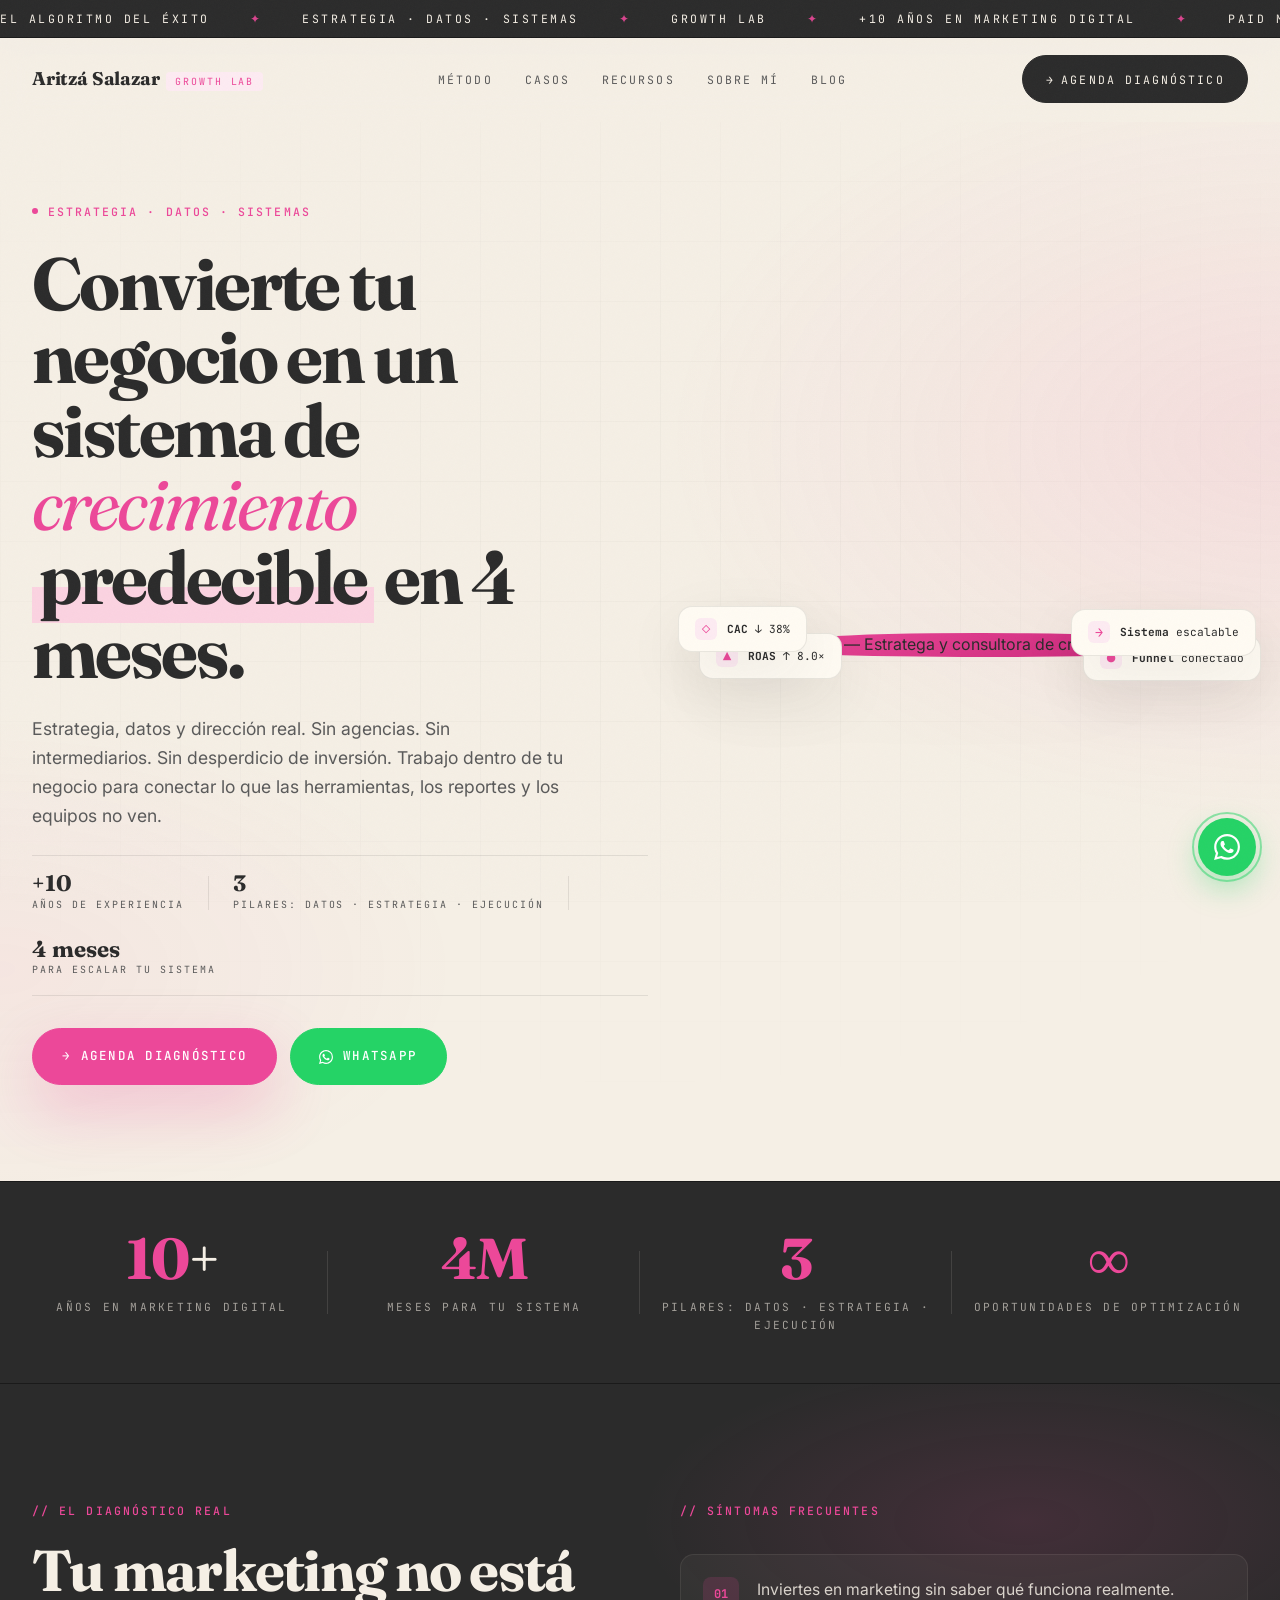
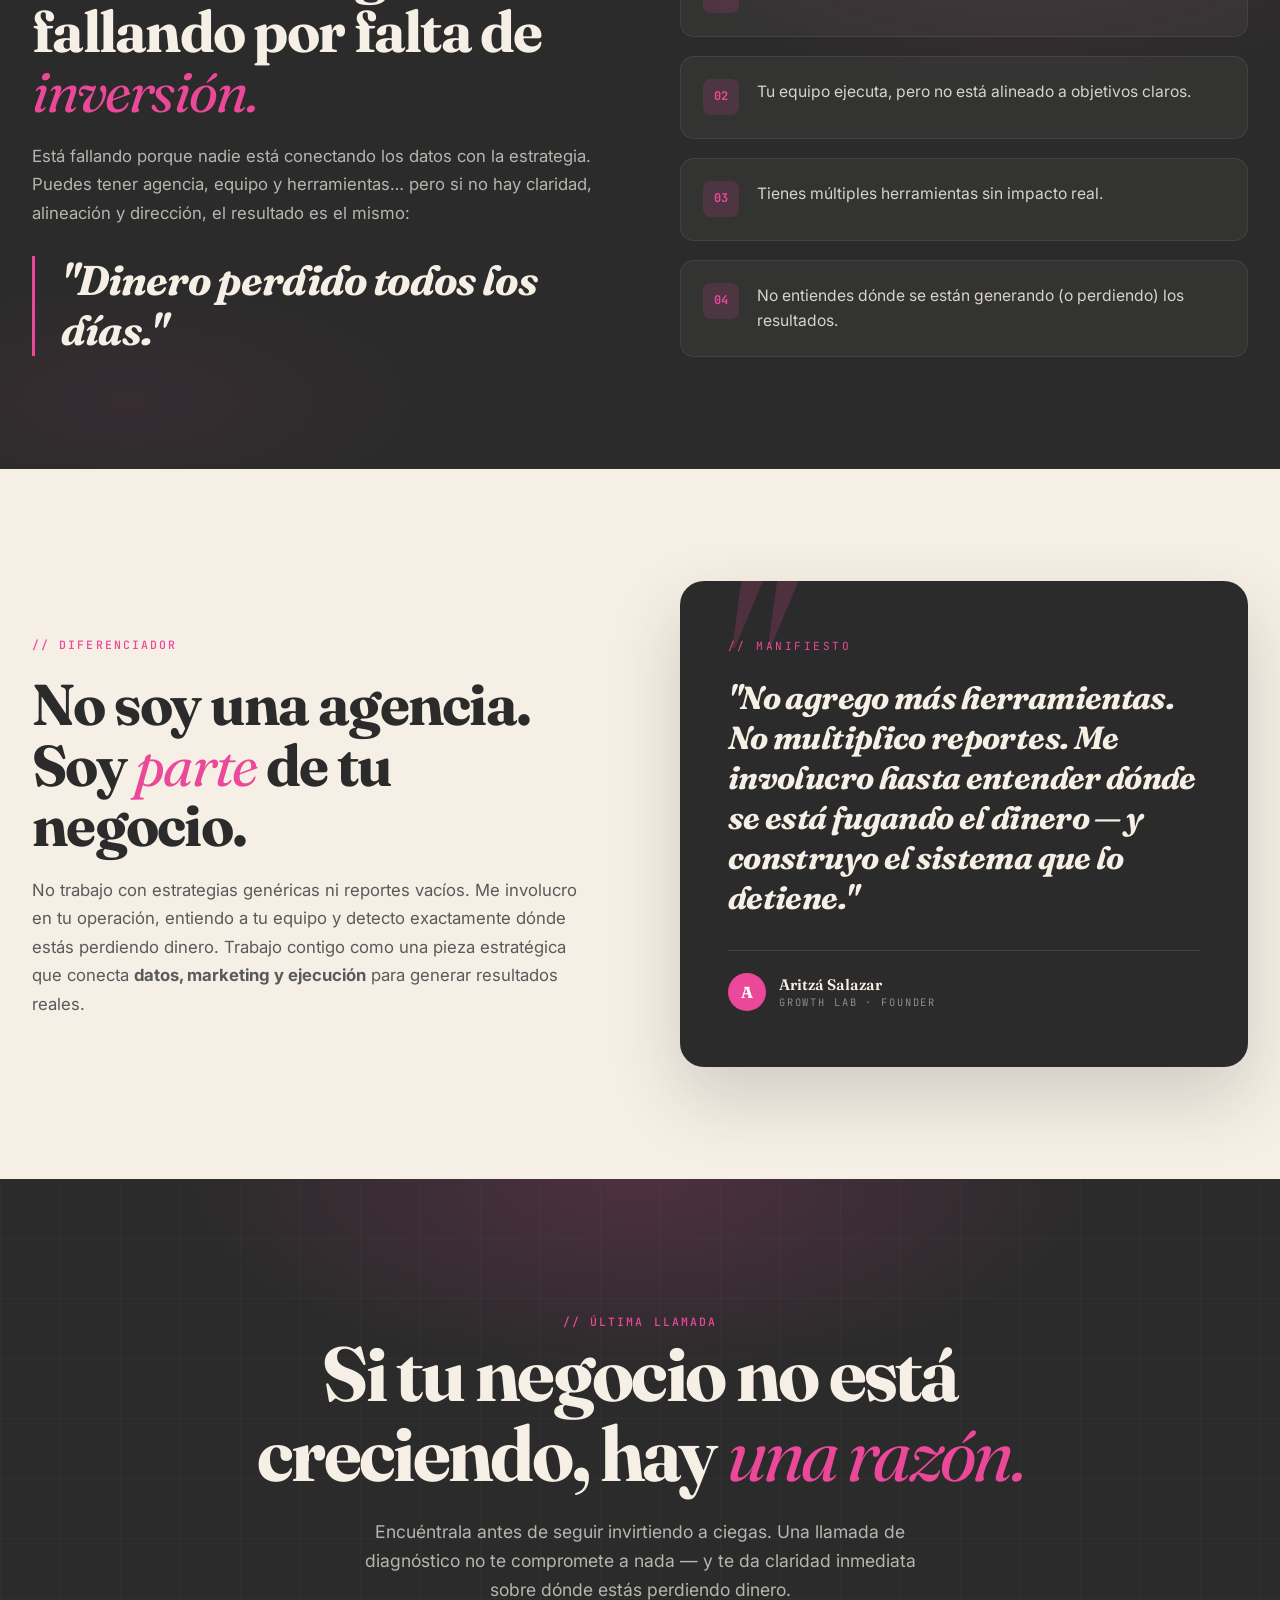
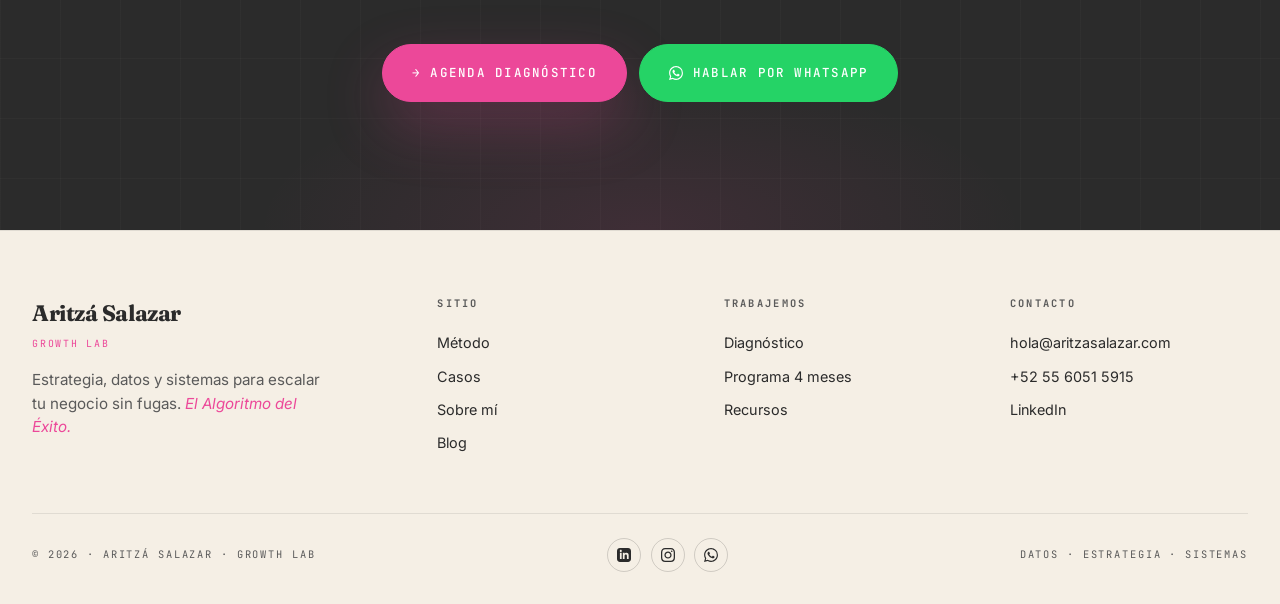
==== commit a84c65c5: "Add files via upload" ====
--- a/index.html
+++ b/index.html
@@ -102,7 +102,7 @@
                 <div class="photo-frame">
                     <img src="aritza.png" alt="Aritzá Salazar — Estratega y consultora de crecimiento">
                 </div>
-                <div class="chip chip-1"><span class="ico">▲</span> <span><strong>ROAS</strong> ↑ 2.4×</span></div>
+                <div class="chip chip-1"><span class="ico">▲</span> <span><strong>ROAS</strong> ↑ 8.0×</span></div>
                 <div class="chip chip-2"><span class="ico">◇</span> <span><strong>CAC</strong> ↓ 38%</span></div>
                 <div class="chip chip-3"><span class="ico">●</span> <span><strong>Funnel</strong> conectado</span></div>
                 <div class="chip chip-4"><span class="ico">→</span> <span><strong>Sistema</strong> escalable</span></div>
@@ -223,13 +223,13 @@
             <h5>Contacto</h5>
             <a href="mailto:hola@aritzasalazar.com">hola@aritzasalazar.com</a>
             <a href="https://wa.me/525560515915" target="_blank" rel="noopener">+52 55 6051 5915</a>
-            <a href="#" data-cal>Agenda llamada</a>
+            <a href="https://www.linkedin.com/in/arianahisalazar?utm_source=share_via&utm_content=profile&utm_medium=member_android" target="_blank" rel="noopener">LinkedIn</a>
         </div>
     </div>
     <div class="foot-bottom">
         <span>© 2026 · Aritzá Salazar · Growth Lab</span>
         <div class="foot-social">
-            <a href="#" aria-label="LinkedIn"><svg width="14" height="14" viewBox="0 0 24 24" fill="currentColor"><path d="M19 0h-14c-2.761 0-5 2.239-5 5v14c0 2.761 2.239 5 5 5h14c2.762 0 5-2.239 5-5v-14c0-2.761-2.238-5-5-5zm-11 19h-3v-11h3v11zm-1.5-12.268c-.966 0-1.75-.79-1.75-1.764s.784-1.764 1.75-1.764 1.75.79 1.75 1.764-.783 1.764-1.75 1.764zm13.5 12.268h-3v-5.604c0-3.368-4-3.113-4 0v5.604h-3v-11h3v1.765c1.396-2.586 7-2.777 7 2.476v6.759z"/></svg></a>
+            <a href="https://www.linkedin.com/in/arianahisalazar?utm_source=share_via&utm_content=profile&utm_medium=member_android" target="_blank" rel="noopener" aria-label="LinkedIn"><svg width="14" height="14" viewBox="0 0 24 24" fill="currentColor"><path d="M19 0h-14c-2.761 0-5 2.239-5 5v14c0 2.761 2.239 5 5 5h14c2.762 0 5-2.239 5-5v-14c0-2.761-2.238-5-5-5zm-11 19h-3v-11h3v11zm-1.5-12.268c-.966 0-1.75-.79-1.75-1.764s.784-1.764 1.75-1.764 1.75.79 1.75 1.764-.783 1.764-1.75 1.764zm13.5 12.268h-3v-5.604c0-3.368-4-3.113-4 0v5.604h-3v-11h3v1.765c1.396-2.586 7-2.777 7 2.476v6.759z"/></svg></a>
             <a href="#" aria-label="Instagram"><svg width="14" height="14" viewBox="0 0 24 24" fill="currentColor"><path d="M12 2.163c3.204 0 3.584.012 4.85.07 3.252.148 4.771 1.691 4.919 4.919.058 1.265.069 1.645.069 4.849 0 3.205-.012 3.584-.069 4.849-.149 3.225-1.664 4.771-4.919 4.919-1.266.058-1.644.07-4.85.07-3.204 0-3.584-.012-4.849-.07-3.26-.149-4.771-1.699-4.919-4.92-.058-1.265-.07-1.644-.07-4.849 0-3.204.013-3.583.07-4.849.149-3.227 1.664-4.771 4.919-4.919 1.266-.057 1.645-.069 4.849-.069zm0-2.163c-3.259 0-3.667.014-4.947.072-4.358.2-6.78 2.618-6.98 6.98-.059 1.281-.073 1.689-.073 4.948 0 3.259.014 3.668.072 4.948.2 4.358 2.618 6.78 6.98 6.98 1.281.058 1.689.072 4.948.072 3.259 0 3.668-.014 4.948-.072 4.354-.2 6.782-2.618 6.979-6.98.059-1.28.073-1.689.073-4.948 0-3.259-.014-3.667-.072-4.947-.196-4.354-2.617-6.78-6.979-6.98-1.281-.059-1.69-.073-4.949-.073zm0 5.838c-3.403 0-6.162 2.759-6.162 6.162s2.759 6.163 6.162 6.163 6.162-2.759 6.162-6.163c0-3.403-2.759-6.162-6.162-6.162zm0 10.162c-2.209 0-4-1.79-4-4 0-2.209 1.791-4 4-4s4 1.791 4 4c0 2.21-1.791 4-4 4zm6.406-11.845c-.796 0-1.441.645-1.441 1.44s.645 1.44 1.441 1.44c.795 0 1.439-.645 1.439-1.44s-.644-1.44-1.439-1.44z"/></svg></a>
             <a href="https://wa.me/525560515915" target="_blank" aria-label="WhatsApp"><svg width="14" height="14" viewBox="0 0 24 24" fill="currentColor"><path d="M17.472 14.382c-.297-.149-1.758-.867-2.03-.967-.273-.099-.471-.148-.67.15-.197.297-.767.966-.94 1.164-.173.199-.347.223-.644.075-.297-.15-1.255-.463-2.39-1.475-.883-.788-1.48-1.761-1.653-2.059-.173-.297-.018-.458.13-.606.134-.133.298-.347.446-.52.149-.174.198-.298.298-.497.099-.198.05-.371-.025-.52-.075-.149-.669-1.612-.916-2.207-.242-.579-.487-.5-.669-.51l-.57-.01c-.198 0-.52.074-.792.372s-1.04 1.016-1.04 2.479 1.065 2.876 1.213 3.074c.149.198 2.096 3.2 5.077 4.487.709.306 1.262.489 1.694.625.712.227 1.36.195 1.871.118.571-.085 1.758-.719 2.006-1.413.248-.694.248-1.289.173-1.413-.074-.124-.272-.198-.57-.347m-5.421 7.403h-.004a9.87 9.87 0 0 1-5.031-1.378l-.361-.214-3.741.982.998-3.648-.235-.374a9.86 9.86 0 0 1-1.51-5.26c.001-5.45 4.436-9.884 9.888-9.884 2.64 0 5.122 1.03 6.988 2.898a9.825 9.825 0 0 1 2.893 6.994c-.003 5.45-4.437 9.884-9.885 9.884m8.413-18.297A11.815 11.815 0 0 0 12.05 0C5.495 0 .16 5.335.157 11.892c0 2.096.547 4.142 1.588 5.945L.057 24l6.305-1.654a11.882 11.882 0 0 0 5.683 1.448h.005c6.554 0 11.89-5.335 11.893-11.893a11.821 11.821 0 0 0-3.48-8.413"/></svg></a>
         </div>
--- a/styles.css
+++ b/styles.css
@@ -0,0 +1,1027 @@
+/* ═══════════════════════════════════════════
+   BRAND SYSTEM — Aritzá Salazar / Growth Lab
+═══════════════════════════════════════════ */
+:root{
+    --cream:#F5EFE5;
+    --cream-2:#EFE6D6;
+    --paper:#FFFBF3;
+    --pink:#EC4899;
+    --pink-soft:#FBD3E1;
+    --pink-tint:#FDEBF2;
+    --pink-deep:#C9277A;
+    --ink:#2B2B2B;
+    --ink-2:#1A1A1A;
+    --ink-soft:#5A5A5A;
+    --line:rgba(43,43,43,0.10);
+    --line-2:rgba(43,43,43,0.18);
+    --shadow:0 20px 60px rgba(43,43,43,0.08);
+    --shadow-pink:0 24px 60px rgba(236,72,153,0.25);
+}
+*,*::before,*::after{margin:0;padding:0;box-sizing:border-box}
+html{scroll-behavior:smooth;-webkit-text-size-adjust:100%}
+body{
+    background:var(--cream);
+    color:var(--ink);
+    font-family:'Inter',-apple-system,system-ui,sans-serif;
+    font-size:16px;line-height:1.65;
+    overflow-x:hidden;
+    -webkit-font-smoothing:antialiased;
+    -moz-osx-font-smoothing:grayscale;
+}
+::selection{background:var(--pink);color:#fff}
+a{color:inherit;text-decoration:none}
+img{max-width:100%;display:block}
+
+.serif{font-family:'Fraunces',Georgia,serif;font-weight:700;letter-spacing:-0.02em;line-height:1.05}
+.mono{font-family:'JetBrains Mono',monospace;letter-spacing:0.02em}
+.eye{font-family:'JetBrains Mono',monospace;font-size:0.72rem;letter-spacing:0.18em;text-transform:uppercase;color:var(--pink);font-weight:500}
+.eye-dark{color:var(--pink-soft)}
+
+/* ═══════════════════════════════════════════
+   SCROLL PROGRESS
+═══════════════════════════════════════════ */
+.scroll-bar{
+    position:fixed;top:0;left:0;height:3px;width:0;
+    background:linear-gradient(90deg,var(--pink),var(--pink-deep));
+    z-index:9999;transition:width 0.1s linear;
+}
+
+/* ═══════════════════════════════════════════
+   TICKER
+═══════════════════════════════════════════ */
+.ticker{
+    background:var(--ink);color:var(--cream);
+    padding:0.55rem 0;overflow:hidden;
+    position:relative;z-index:50;
+    border-bottom:1px solid var(--ink-2);
+}
+.ticker-track{
+    display:flex;gap:2.5rem;
+    animation:tk 30s linear infinite;
+    white-space:nowrap;will-change:transform;
+}
+.ticker-track span{
+    font-family:'JetBrains Mono',monospace;
+    font-size:0.72rem;letter-spacing:0.22em;text-transform:uppercase;
+    flex-shrink:0;
+}
+.ticker-track .dot{color:var(--pink);opacity:0.9}
+@keyframes tk{0%{transform:translateX(0)}100%{transform:translateX(-50%)}}
+
+/* ═══════════════════════════════════════════
+   NAV
+═══════════════════════════════════════════ */
+nav{
+    position:sticky;top:0;z-index:100;
+    background:rgba(245,239,229,0.85);
+    backdrop-filter:blur(14px);-webkit-backdrop-filter:blur(14px);
+    border-bottom:1px solid transparent;
+    transition:border-color 0.4s,background 0.4s,padding 0.4s;
+    padding:1.1rem 2rem;
+    display:flex;align-items:center;justify-content:space-between;
+}
+nav.scrolled{border-color:var(--line);padding:0.85rem 2rem;background:rgba(245,239,229,0.95)}
+.brand{display:flex;align-items:center;gap:0.75rem;cursor:pointer}
+.brand-mark{width:34px;height:34px;display:block}
+.brand-name{font-family:'Fraunces',serif;font-weight:700;font-size:1.15rem;color:var(--ink);letter-spacing:-0.01em}
+.brand-sub{
+    font-family:'JetBrains Mono',monospace;font-size:0.62rem;letter-spacing:0.2em;
+    text-transform:uppercase;color:var(--pink);background:var(--pink-tint);
+    padding:0.18rem 0.55rem;border-radius:4px;margin-left:0.4rem;
+}
+.nav-links{display:flex;gap:2rem;align-items:center}
+.nav-links a{
+    font-family:'JetBrains Mono',monospace;font-size:0.72rem;letter-spacing:0.18em;
+    text-transform:uppercase;color:var(--ink-soft);transition:color 0.3s;position:relative;
+}
+.nav-links a::after{
+    content:'';position:absolute;left:0;right:0;bottom:-6px;height:1px;
+    background:var(--pink);transform:scaleX(0);transform-origin:left;
+    transition:transform 0.3s ease;
+}
+.nav-links a:hover{color:var(--ink)}
+.nav-links a:hover::after{transform:scaleX(1)}
+.nav-links a.active{color:var(--ink)}
+.nav-links a.active::after{transform:scaleX(1)}
+.nav-cta{
+    font-family:'JetBrains Mono',monospace;font-size:0.72rem;letter-spacing:0.18em;
+    text-transform:uppercase;background:var(--ink);color:var(--cream);
+    padding:0.85rem 1.4rem;border-radius:50px;border:1px solid var(--ink);
+    transition:all 0.3s;cursor:pointer;display:inline-flex;align-items:center;gap:0.4rem;
+}
+.nav-cta:hover{background:var(--pink);border-color:var(--pink);transform:translateY(-1px)}
+.nav-cta::before{content:'→';transition:transform 0.3s}
+.nav-cta:hover::before{transform:translateX(2px)}
+.menu-toggle{display:none;background:transparent;border:0;cursor:pointer;padding:0.4rem;color:var(--ink)}
+@media(max-width:880px){
+    .nav-links{display:none}
+    .menu-toggle{display:block}
+}
+.mobile-menu{
+    position:fixed;top:0;right:0;bottom:0;width:80%;max-width:340px;
+    background:var(--ink);color:var(--cream);
+    transform:translateX(100%);transition:transform 0.4s cubic-bezier(0.16,1,0.3,1);
+    z-index:200;padding:5rem 2rem 2rem;display:flex;flex-direction:column;gap:1.4rem;
+}
+.mobile-menu.open{transform:translateX(0)}
+.mobile-menu a{
+    font-family:'Fraunces',serif;font-size:1.6rem;color:var(--cream);
+    border-bottom:1px solid rgba(245,239,229,0.1);padding-bottom:0.8rem;
+}
+.mobile-menu a:hover{color:var(--pink)}
+.mobile-close{position:absolute;top:1.4rem;right:1.4rem;background:transparent;border:0;color:var(--cream);cursor:pointer;font-size:1.5rem}
+
+/* ═══════════════════════════════════════════
+   HERO
+═══════════════════════════════════════════ */
+.hero{
+    position:relative;
+    padding:5rem 2rem 6rem;
+    overflow:hidden;
+    background:
+        radial-gradient(ellipse 80% 60% at 100% 30%,rgba(236,72,153,0.10) 0%,transparent 60%),
+        radial-gradient(ellipse 60% 40% at 0% 80%,rgba(236,72,153,0.06) 0%,transparent 60%),
+        var(--cream);
+}
+.hero::before{
+    content:'';position:absolute;inset:0;pointer-events:none;
+    background-image:
+        linear-gradient(0deg,rgba(43,43,43,0.04) 1px,transparent 1px),
+        linear-gradient(90deg,rgba(43,43,43,0.04) 1px,transparent 1px);
+    background-size:60px 60px;
+    mask:radial-gradient(ellipse 90% 70% at 50% 40%,#000 30%,transparent 80%);
+    -webkit-mask:radial-gradient(ellipse 90% 70% at 50% 40%,#000 30%,transparent 80%);
+    opacity:0.6;
+}
+.hero-grid{
+    position:relative;z-index:2;
+    max-width:1280px;margin:0 auto;
+    display:grid;grid-template-columns:1.15fr 1fr;gap:4rem;align-items:center;
+}
+@media(max-width:1024px){.hero-grid{grid-template-columns:1fr;gap:2.5rem}}
+.hero-left{display:flex;flex-direction:column;gap:1.6rem}
+.hero-eye{display:inline-flex;align-items:center;gap:0.6rem;width:fit-content}
+.hero-eye .dot{width:6px;height:6px;background:var(--pink);border-radius:50%;animation:pulse 2s infinite}
+@keyframes pulse{0%,100%{transform:scale(1);opacity:1}50%{transform:scale(1.4);opacity:0.5}}
+.hero-h{
+    font-family:'Fraunces',serif;font-weight:700;
+    font-size:clamp(2.4rem,5.8vw,4.6rem);
+    line-height:1;letter-spacing:-0.035em;color:var(--ink);
+}
+.hero-h em{font-style:italic;font-weight:400;color:var(--pink)}
+.hero-h u{text-decoration:none;background:linear-gradient(180deg,transparent 60%,var(--pink-soft) 60%);padding:0 0.1em}
+.hero-sub{
+    font-size:1.1rem;color:var(--ink-soft);line-height:1.65;max-width:540px;
+}
+.hero-meta{
+    display:flex;flex-wrap:wrap;gap:1.5rem;align-items:center;
+    padding:1rem 0;border-top:1px solid var(--line);border-bottom:1px solid var(--line);
+}
+.meta-item{display:flex;flex-direction:column;gap:0.15rem}
+.meta-item .num{font-family:'Fraunces',serif;font-weight:700;font-size:1.4rem;color:var(--ink);line-height:1}
+.meta-item .lbl{font-family:'JetBrains Mono',monospace;font-size:0.62rem;letter-spacing:0.2em;text-transform:uppercase;color:var(--ink-soft)}
+.meta-sep{width:1px;height:34px;background:var(--line)}
+.hero-cta{display:flex;flex-wrap:wrap;gap:0.8rem;margin-top:0.4rem}
+.btn{
+    display:inline-flex;align-items:center;gap:0.6rem;
+    padding:1.1rem 1.8rem;border-radius:60px;
+    font-family:'JetBrains Mono',monospace;font-size:0.78rem;
+    letter-spacing:0.18em;text-transform:uppercase;font-weight:500;
+    transition:all 0.35s cubic-bezier(0.16,1,0.3,1);cursor:pointer;border:1px solid transparent;
+}
+.btn-primary{background:var(--pink);color:#fff;border-color:var(--pink);box-shadow:var(--shadow-pink)}
+.btn-primary:hover{background:var(--pink-deep);border-color:var(--pink-deep);transform:translateY(-2px);box-shadow:0 30px 70px rgba(201,39,122,0.35)}
+.btn-ghost{background:transparent;color:var(--ink);border-color:var(--line-2)}
+.btn-ghost:hover{background:var(--ink);color:var(--cream);border-color:var(--ink);transform:translateY(-2px)}
+.btn-wa{background:#25D366;color:#fff;border-color:#25D366}
+.btn-wa:hover{background:#1da851;border-color:#1da851;transform:translateY(-2px)}
+.btn .arr{transition:transform 0.3s}
+.btn:hover .arr{transform:translateX(4px)}
+
+.hero-right{position:relative;display:flex;align-items:center;justify-content:center;min-height:540px}
+.photo-stage{position:relative;width:100%;max-width:520px}
+.photo-blob{
+    position:absolute;inset:8% 5% 0 5%;
+    background:linear-gradient(160deg,var(--pink) 0%,var(--pink-deep) 100%);
+    border-radius:50% 50% 48% 52% / 60% 55% 45% 40%;
+    filter:blur(0px);
+    animation:blob 14s ease-in-out infinite;
+}
+@keyframes blob{
+    0%,100%{border-radius:50% 50% 48% 52% / 60% 55% 45% 40%;transform:rotate(-2deg) scale(1)}
+    50%{border-radius:48% 52% 60% 40% / 50% 60% 40% 50%;transform:rotate(2deg) scale(1.02)}
+}
+.photo-frame{
+    position:relative;z-index:3;
+    width:100%;
+}
+.photo-frame img{
+    width:100%;height:auto;display:block;
+    filter:drop-shadow(0 30px 50px rgba(43,43,43,0.18));
+}
+/* Floating data chips */
+.chip{
+    position:absolute;z-index:5;
+    background:var(--paper);border:1px solid var(--line);
+    padding:0.7rem 1rem;border-radius:14px;
+    box-shadow:var(--shadow);
+    font-family:'JetBrains Mono',monospace;font-size:0.7rem;
+    display:flex;align-items:center;gap:0.6rem;
+    animation:float 6s ease-in-out infinite;
+}
+.chip strong{color:var(--ink);font-weight:700}
+.chip .ico{
+    width:22px;height:22px;background:var(--pink-tint);border-radius:6px;
+    display:flex;align-items:center;justify-content:center;color:var(--pink);font-size:0.85rem;
+}
+.chip-1{top:8%;left:-4%;animation-delay:0s}
+.chip-2{bottom:18%;left:-8%;animation-delay:1.5s}
+.chip-3{top:16%;right:-4%;animation-delay:3s}
+.chip-4{bottom:5%;right:-3%;animation-delay:2s}
+@keyframes float{0%,100%{transform:translateY(0)}50%{transform:translateY(-10px)}}
+
+/* ═══════════════════════════════════════════
+   PAGE HERO (cabecera más compacta para subpáginas)
+═══════════════════════════════════════════ */
+.page-hero{
+    position:relative;
+    padding:5rem 2rem 4rem;
+    background:
+        radial-gradient(ellipse 80% 60% at 100% 30%,rgba(236,72,153,0.10) 0%,transparent 60%),
+        radial-gradient(ellipse 60% 40% at 0% 80%,rgba(236,72,153,0.06) 0%,transparent 60%),
+        var(--cream);
+    overflow:hidden;
+}
+.page-hero::before{
+    content:'';position:absolute;inset:0;pointer-events:none;
+    background-image:
+        linear-gradient(0deg,rgba(43,43,43,0.04) 1px,transparent 1px),
+        linear-gradient(90deg,rgba(43,43,43,0.04) 1px,transparent 1px);
+    background-size:60px 60px;
+    mask:radial-gradient(ellipse 90% 70% at 50% 40%,#000 30%,transparent 80%);
+    -webkit-mask:radial-gradient(ellipse 90% 70% at 50% 40%,#000 30%,transparent 80%);
+    opacity:0.6;
+}
+.page-hero-inner{
+    position:relative;z-index:2;
+    max-width:980px;margin:0 auto;
+}
+.page-hero h1{
+    font-family:'Fraunces',serif;font-weight:700;
+    font-size:clamp(2.2rem,5vw,3.8rem);
+    line-height:1.05;letter-spacing:-0.035em;color:var(--ink);
+    margin-top:1.2rem;
+}
+.page-hero h1 em{font-style:italic;font-weight:400;color:var(--pink)}
+.page-hero h1 u{text-decoration:none;background:linear-gradient(180deg,transparent 60%,var(--pink-soft) 60%);padding:0 0.1em}
+.page-hero .lead{
+    font-size:1.1rem;color:var(--ink-soft);line-height:1.65;
+    max-width:680px;margin-top:1.2rem;
+}
+.crumb{
+    display:inline-flex;align-items:center;gap:0.5rem;
+    font-family:'JetBrains Mono',monospace;font-size:0.65rem;
+    letter-spacing:0.2em;text-transform:uppercase;color:var(--ink-soft);
+}
+.crumb a{color:var(--ink-soft);transition:color 0.3s}
+.crumb a:hover{color:var(--pink)}
+.crumb .sep{color:var(--pink)}
+
+/* ═══════════════════════════════════════════
+   STATS STRIP
+═══════════════════════════════════════════ */
+.stats-strip{
+    background:var(--ink);color:var(--cream);
+    padding:3rem 2rem;
+    border-top:1px solid var(--ink-2);border-bottom:1px solid var(--ink-2);
+}
+.stats-grid{
+    max-width:1280px;margin:0 auto;
+    display:grid;grid-template-columns:repeat(4,1fr);gap:2rem;
+}
+@media(max-width:768px){.stats-grid{grid-template-columns:repeat(2,1fr);gap:2.5rem}}
+.stat{text-align:center;position:relative}
+.stat:not(:last-child)::after{
+    content:'';position:absolute;right:-1rem;top:20%;height:60%;width:1px;
+    background:rgba(245,239,229,0.12);
+}
+@media(max-width:768px){.stat::after{display:none!important}}
+.stat-num{font-family:'Fraunces',serif;font-weight:700;font-size:clamp(2.4rem,5vw,3.6rem);color:var(--cream);line-height:1;letter-spacing:-0.03em}
+.stat-num span{color:var(--pink)}
+.stat-lbl{font-family:'JetBrains Mono',monospace;font-size:0.7rem;letter-spacing:0.2em;text-transform:uppercase;color:rgba(245,239,229,0.6);margin-top:0.6rem}
+
+/* ═══════════════════════════════════════════
+   SECTION BASE
+═══════════════════════════════════════════ */
+section.s{
+    padding:7rem 2rem;
+    position:relative;
+}
+.s-inner{max-width:1280px;margin:0 auto;position:relative;z-index:2}
+.s-head{margin-bottom:4rem;max-width:780px}
+.s-head.center{margin-left:auto;margin-right:auto;text-align:center}
+.s-head .eye{display:inline-block;margin-bottom:1.2rem}
+.s-h{
+    font-family:'Fraunces',serif;font-weight:700;
+    font-size:clamp(2rem,4.5vw,3.6rem);
+    line-height:1.05;letter-spacing:-0.03em;color:var(--ink);
+}
+.s-h em{color:var(--pink);font-style:italic;font-weight:400}
+.s-h u{text-decoration:none;background:linear-gradient(180deg,transparent 60%,var(--pink-soft) 60%);padding:0 0.1em}
+.s-sub{font-size:1.05rem;color:var(--ink-soft);line-height:1.7;margin-top:1.2rem}
+
+/* ═══════════════════════════════════════════
+   PROBLEMA — DARK
+═══════════════════════════════════════════ */
+.problema{background:var(--ink);color:var(--cream);position:relative;overflow:hidden}
+.problema::before{
+    content:'';position:absolute;inset:0;
+    background:
+        radial-gradient(ellipse 50% 40% at 80% 20%,rgba(236,72,153,0.12) 0%,transparent 60%),
+        radial-gradient(ellipse 40% 30% at 10% 90%,rgba(236,72,153,0.06) 0%,transparent 60%);
+    pointer-events:none;
+}
+.problema .s-h{color:var(--cream)}
+.problema .s-h em{color:var(--pink)}
+.problema .s-h u{background:linear-gradient(180deg,transparent 60%,rgba(236,72,153,0.4) 60%)}
+.problema .s-sub{color:rgba(245,239,229,0.7)}
+.problema .eye{color:var(--pink)}
+.problema-grid{
+    display:grid;grid-template-columns:1fr 1fr;gap:5rem;align-items:start;
+}
+@media(max-width:900px){.problema-grid{grid-template-columns:1fr;gap:3rem}}
+.problema-msg{
+    font-family:'Fraunces',serif;font-weight:700;font-style:italic;
+    font-size:clamp(1.8rem,3.5vw,2.6rem);
+    line-height:1.2;letter-spacing:-0.02em;color:var(--cream);
+    border-left:3px solid var(--pink);padding-left:1.6rem;
+}
+.bullets{display:grid;gap:1.2rem;margin-top:2rem}
+.bullet{
+    display:grid;grid-template-columns:auto 1fr;gap:1.1rem;align-items:start;
+    padding:1.4rem;border-radius:14px;
+    background:rgba(245,239,229,0.04);
+    border:1px solid rgba(245,239,229,0.08);
+    transition:all 0.35s ease;
+}
+.bullet:hover{background:rgba(236,72,153,0.06);border-color:rgba(236,72,153,0.3);transform:translateX(4px)}
+.bullet-ic{
+    width:36px;height:36px;border-radius:8px;
+    background:rgba(236,72,153,0.15);color:var(--pink);
+    display:flex;align-items:center;justify-content:center;
+    font-family:'JetBrains Mono',monospace;font-size:0.75rem;font-weight:700;flex-shrink:0;
+}
+.bullet-txt{font-size:0.98rem;color:rgba(245,239,229,0.85);line-height:1.6}
+
+/* ═══════════════════════════════════════════
+   DIFERENCIADOR
+═══════════════════════════════════════════ */
+.dif{background:var(--cream)}
+.dif-grid{display:grid;grid-template-columns:1fr 1fr;gap:5rem;align-items:center}
+@media(max-width:900px){.dif-grid{grid-template-columns:1fr;gap:2.5rem}}
+.dif-card{
+    background:var(--ink);color:var(--cream);
+    padding:3.5rem 3rem;border-radius:24px;
+    position:relative;overflow:hidden;
+    box-shadow:0 30px 70px rgba(43,43,43,0.18);
+}
+.dif-card::before{
+    content:'"';position:absolute;top:-3rem;left:1rem;
+    font-family:'Fraunces',serif;font-style:italic;
+    font-size:18rem;color:rgba(236,72,153,0.18);line-height:1;pointer-events:none;
+}
+.dif-card-eye{font-family:'JetBrains Mono',monospace;font-size:0.7rem;letter-spacing:0.22em;text-transform:uppercase;color:var(--pink);margin-bottom:1.4rem;position:relative;z-index:1}
+.dif-card-quote{
+    font-family:'Fraunces',serif;font-weight:700;font-style:italic;
+    font-size:clamp(1.5rem,2.5vw,2rem);line-height:1.25;letter-spacing:-0.02em;
+    color:var(--cream);position:relative;z-index:1;
+}
+.dif-card-attrib{
+    margin-top:2rem;display:flex;align-items:center;gap:0.8rem;
+    border-top:1px solid rgba(245,239,229,0.12);padding-top:1.4rem;position:relative;z-index:1;
+}
+.dif-card-attrib .av{
+    width:38px;height:38px;border-radius:50%;background:var(--pink);
+    display:flex;align-items:center;justify-content:center;
+    font-family:'Fraunces',serif;font-weight:700;color:#fff;font-size:1rem;
+}
+.dif-card-attrib .info{display:flex;flex-direction:column;line-height:1.2}
+.dif-card-attrib .nm{font-family:'Fraunces',serif;font-weight:600;color:var(--cream);font-size:0.95rem}
+.dif-card-attrib .ro{font-family:'JetBrains Mono',monospace;font-size:0.65rem;letter-spacing:0.18em;text-transform:uppercase;color:rgba(245,239,229,0.5);margin-top:0.15rem}
+
+/* ═══════════════════════════════════════════
+   PROMESA
+═══════════════════════════════════════════ */
+.promesa{background:var(--cream-2)}
+.promesa-grid{display:grid;grid-template-columns:repeat(auto-fit,minmax(260px,1fr));gap:1.2rem;margin-top:3rem}
+.promesa-item{
+    background:var(--paper);border:1px solid var(--line);
+    padding:1.8rem;border-radius:18px;
+    display:flex;flex-direction:column;gap:0.8rem;
+    transition:all 0.35s cubic-bezier(0.16,1,0.3,1);position:relative;overflow:hidden;
+}
+.promesa-item::before{
+    content:'';position:absolute;top:0;left:0;right:0;height:3px;
+    background:var(--pink);transform:scaleX(0);transform-origin:left;
+    transition:transform 0.5s ease;
+}
+.promesa-item:hover{transform:translateY(-4px);box-shadow:var(--shadow);border-color:transparent}
+.promesa-item:hover::before{transform:scaleX(1)}
+.promesa-num{
+    font-family:'JetBrains Mono',monospace;font-size:0.7rem;
+    color:var(--pink);font-weight:700;letter-spacing:0.15em;
+}
+.promesa-item h4{
+    font-family:'Fraunces',serif;font-weight:700;font-size:1.1rem;
+    color:var(--ink);letter-spacing:-0.01em;line-height:1.3;
+}
+.promesa-check{
+    width:32px;height:32px;border-radius:8px;
+    background:var(--pink-tint);color:var(--pink);
+    display:flex;align-items:center;justify-content:center;font-weight:700;
+}
+
+/* ═══════════════════════════════════════════
+   METODOLOGÍA
+═══════════════════════════════════════════ */
+.metodo{background:var(--cream)}
+.fases{display:grid;gap:1.2rem;margin-top:3rem}
+.fase{
+    display:grid;grid-template-columns:120px 1fr auto;gap:2rem;align-items:start;
+    padding:2.4rem 2rem;border-radius:20px;
+    background:var(--paper);border:1px solid var(--line);
+    transition:all 0.4s cubic-bezier(0.16,1,0.3,1);position:relative;overflow:hidden;
+}
+.fase::before{
+    content:'';position:absolute;left:0;top:0;bottom:0;width:4px;
+    background:var(--pink);transform:scaleY(0);transform-origin:top;
+    transition:transform 0.6s ease;
+}
+.fase:hover{transform:translateX(6px);box-shadow:var(--shadow);border-color:transparent}
+.fase:hover::before{transform:scaleY(1)}
+.fase-num{
+    font-family:'Fraunces',serif;font-weight:700;font-style:italic;
+    font-size:4rem;color:var(--pink);line-height:0.9;letter-spacing:-0.05em;
+}
+.fase-body h3{
+    font-family:'Fraunces',serif;font-weight:700;font-size:1.6rem;
+    color:var(--ink);letter-spacing:-0.02em;margin-bottom:0.4rem;line-height:1.2;
+}
+.fase-body .lead{color:var(--ink-soft);font-size:0.95rem;line-height:1.65;margin-bottom:1rem;max-width:580px}
+.fase-list{display:flex;flex-wrap:wrap;gap:0.5rem;margin-top:0.8rem}
+.fase-list li{
+    list-style:none;font-family:'JetBrains Mono',monospace;font-size:0.7rem;
+    background:var(--cream);padding:0.4rem 0.8rem;border-radius:6px;color:var(--ink-soft);
+    border:1px solid var(--line);
+}
+.fase-out{
+    background:var(--ink);color:var(--cream);padding:1rem 1.2rem;border-radius:12px;
+    max-width:200px;align-self:start;
+}
+.fase-out .lbl{font-family:'JetBrains Mono',monospace;font-size:0.6rem;letter-spacing:0.2em;text-transform:uppercase;color:var(--pink);margin-bottom:0.3rem}
+.fase-out .val{font-family:'Fraunces',serif;font-weight:600;font-size:0.9rem;line-height:1.3}
+@media(max-width:880px){
+    .fase{grid-template-columns:auto 1fr;gap:1.4rem}
+    .fase-out{grid-column:1/-1;max-width:none}
+    .fase-num{font-size:3rem}
+}
+
+/* ═══════════════════════════════════════════
+   ESPECIALIDADES
+═══════════════════════════════════════════ */
+.espec{background:var(--ink);color:var(--cream);padding-top:4rem;padding-bottom:4rem;overflow:hidden}
+.marq{
+    display:flex;gap:3rem;
+    animation:tk 35s linear infinite;
+    white-space:nowrap;will-change:transform;
+    margin:2rem 0;
+}
+.marq span{
+    font-family:'Fraunces',serif;font-weight:700;font-style:italic;
+    font-size:clamp(2.5rem,6vw,5rem);line-height:1;letter-spacing:-0.04em;
+    color:var(--cream);flex-shrink:0;
+    -webkit-text-stroke:1px var(--cream);color:transparent;
+}
+.marq span.fill{color:var(--pink);-webkit-text-stroke:0}
+.marq .sep{
+    -webkit-text-stroke:0;color:var(--pink);
+    font-family:'JetBrains Mono',monospace;font-size:1.5rem;align-self:center;font-style:normal;
+}
+.espec-grid{
+    max-width:1280px;margin:3rem auto 0;
+    display:grid;grid-template-columns:repeat(auto-fit,minmax(220px,1fr));gap:1px;
+    background:rgba(245,239,229,0.12);border:1px solid rgba(245,239,229,0.12);
+    border-radius:18px;overflow:hidden;
+}
+.cap{
+    background:var(--ink);padding:2rem 1.6rem;
+    transition:background 0.3s;cursor:default;
+}
+.cap:hover{background:rgba(236,72,153,0.08)}
+.cap-ic{width:38px;height:38px;border-radius:10px;background:rgba(236,72,153,0.15);color:var(--pink);display:flex;align-items:center;justify-content:center;margin-bottom:1rem;font-size:1rem}
+.cap h4{font-family:'Fraunces',serif;font-weight:600;font-size:1.1rem;color:var(--cream);margin-bottom:0.4rem;letter-spacing:-0.01em}
+.cap p{font-size:0.85rem;color:rgba(245,239,229,0.6);line-height:1.55}
+
+/* ═══════════════════════════════════════════
+   HERRAMIENTAS
+═══════════════════════════════════════════ */
+.tools{background:var(--cream)}
+.tools-grid{display:grid;grid-template-columns:1fr 1fr;gap:4rem;align-items:center}
+@media(max-width:900px){.tools-grid{grid-template-columns:1fr;gap:2.5rem}}
+.tools-frame{
+    background:var(--paper);border:1px solid var(--line);
+    border-radius:18px;padding:1.8rem;font-family:'JetBrains Mono',monospace;
+    box-shadow:var(--shadow);position:relative;
+}
+.tools-frame::before{
+    content:'';position:absolute;top:1rem;left:1rem;display:flex;gap:6px;
+    width:36px;height:8px;
+    background:radial-gradient(circle,#ff5f56 4px,transparent 4px) 0 50%/12px no-repeat,
+               radial-gradient(circle,#ffbd2e 4px,transparent 4px) 12px 50%/12px no-repeat,
+               radial-gradient(circle,#27c93f 4px,transparent 4px) 24px 50%/12px no-repeat;
+}
+.tools-frame-head{
+    text-align:center;font-size:0.65rem;letter-spacing:0.2em;text-transform:uppercase;
+    color:var(--ink-soft);padding-bottom:1rem;border-bottom:1px dashed var(--line);margin:1rem 0;
+}
+.tools-stack{display:grid;grid-template-columns:repeat(3,1fr);gap:0.6rem;margin-top:1rem}
+.tools-stack .tool{
+    background:var(--cream);border:1px solid var(--line);padding:0.7rem 0.5rem;
+    border-radius:8px;text-align:center;font-size:0.65rem;color:var(--ink-soft);
+    position:relative;
+}
+.tools-stack .tool.x{background:rgba(236,72,153,0.06);border-color:rgba(236,72,153,0.3);color:var(--pink-deep);text-decoration:line-through;opacity:0.7}
+.tools-stack .tool.kp{background:var(--pink);color:#fff;border-color:var(--pink);font-weight:700}
+.tools-bar{display:grid;grid-template-columns:1fr auto;gap:1rem;align-items:center;margin-top:1.4rem;padding-top:1.2rem;border-top:1px dashed var(--line);font-size:0.7rem;color:var(--ink-soft)}
+.tools-bar strong{color:var(--pink);font-size:1rem;font-weight:700}
+.tools-list{display:grid;gap:0.6rem;margin-top:1.5rem;margin-bottom:1.5rem}
+.tools-list li{
+    list-style:none;display:grid;grid-template-columns:auto 1fr;gap:0.8rem;align-items:start;
+    font-size:0.95rem;color:var(--ink-soft);
+}
+.tools-list .x{color:var(--pink);font-weight:700;font-family:'JetBrains Mono',monospace;font-size:0.8rem}
+.tools-quote{
+    margin-top:2rem;padding:1.4rem 1.6rem;border-left:3px solid var(--pink);
+    background:var(--pink-tint);border-radius:0 12px 12px 0;
+    font-family:'Fraunces',serif;font-style:italic;font-size:1.1rem;color:var(--ink);line-height:1.4;
+}
+
+/* ═══════════════════════════════════════════
+   CASOS DE ESTUDIO
+═══════════════════════════════════════════ */
+.casos{background:var(--cream-2)}
+.casos-grid{display:grid;grid-template-columns:1fr 1fr;gap:1.6rem;margin-top:3rem}
+@media(max-width:880px){.casos-grid{grid-template-columns:1fr}}
+.caso{
+    background:var(--paper);border:1px solid var(--line);
+    border-radius:22px;padding:2.6rem 2.2rem;
+    transition:all 0.4s cubic-bezier(0.16,1,0.3,1);position:relative;overflow:hidden;
+}
+.caso:hover{transform:translateY(-6px);box-shadow:0 30px 60px rgba(43,43,43,0.10)}
+.caso-head{display:flex;justify-content:space-between;align-items:flex-start;margin-bottom:1.2rem;gap:1rem}
+.caso-tag{font-family:'JetBrains Mono',monospace;font-size:0.65rem;letter-spacing:0.18em;text-transform:uppercase;color:var(--pink);background:var(--pink-tint);padding:0.4rem 0.7rem;border-radius:6px}
+.caso-num{font-family:'Fraunces',serif;font-weight:700;font-size:2.4rem;color:var(--pink);line-height:1;font-style:italic}
+.caso h3{font-family:'Fraunces',serif;font-weight:700;font-size:1.4rem;color:var(--ink);letter-spacing:-0.02em;line-height:1.25;margin-bottom:1.4rem}
+.caso-block{margin-top:1.4rem}
+.caso-block .lbl{font-family:'JetBrains Mono',monospace;font-size:0.62rem;letter-spacing:0.22em;text-transform:uppercase;color:var(--ink-soft);margin-bottom:0.5rem}
+.caso-block ul{list-style:none;display:grid;gap:0.5rem}
+.caso-block ul li{font-size:0.92rem;color:var(--ink);line-height:1.55;padding-left:1.2rem;position:relative}
+.caso-block ul li::before{content:'';position:absolute;left:0;top:0.55rem;width:6px;height:6px;background:var(--pink);border-radius:50%}
+.caso-result{
+    margin-top:1.6rem;padding-top:1.4rem;border-top:1px dashed var(--line);
+    display:grid;grid-template-columns:repeat(3,1fr);gap:0.6rem;
+}
+.caso-result-item{
+    background:var(--ink);color:var(--cream);padding:0.9rem 0.8rem;border-radius:10px;text-align:center;
+}
+.caso-result-item .v{font-family:'Fraunces',serif;font-weight:700;font-size:1.2rem;color:var(--pink);line-height:1.1}
+.caso-result-item .k{font-family:'JetBrains Mono',monospace;font-size:0.55rem;letter-spacing:0.18em;text-transform:uppercase;color:rgba(245,239,229,0.5);margin-top:0.25rem}
+.casos-note{
+    margin-top:2.4rem;text-align:center;
+    font-family:'Fraunces',serif;font-style:italic;font-size:0.95rem;color:var(--ink-soft);
+}
+
+/* ═══════════════════════════════════════════
+   SOBRE MÍ EXTENDIDO
+═══════════════════════════════════════════ */
+.sobre{background:var(--cream)}
+.sobre-grid{display:grid;grid-template-columns:1fr 1.2fr;gap:5rem;align-items:center}
+@media(max-width:900px){.sobre-grid{grid-template-columns:1fr;gap:3rem}}
+.sobre-photo{
+    position:relative;
+    background:linear-gradient(160deg,var(--pink-soft) 0%,var(--pink-tint) 100%);
+    border-radius:28px;padding:2rem 2rem 0;overflow:hidden;
+    box-shadow:0 30px 70px rgba(236,72,153,0.18);
+    aspect-ratio:4/5;display:flex;align-items:flex-end;
+}
+.sobre-photo::before{
+    content:'';position:absolute;inset:0;
+    background-image:
+        linear-gradient(0deg,transparent calc(100% - 1px),rgba(43,43,43,0.06) calc(100% - 1px)),
+        linear-gradient(90deg,transparent calc(100% - 1px),rgba(43,43,43,0.06) calc(100% - 1px));
+    background-size:30px 30px;pointer-events:none;
+}
+.sobre-photo img{position:relative;z-index:2;width:100%;height:auto;object-fit:contain}
+.sobre-badge{
+    position:absolute;top:1.6rem;left:1.6rem;
+    background:var(--ink);color:var(--cream);
+    padding:0.7rem 1rem;border-radius:50px;
+    font-family:'JetBrains Mono',monospace;font-size:0.65rem;
+    letter-spacing:0.18em;text-transform:uppercase;
+    display:flex;align-items:center;gap:0.5rem;z-index:5;
+}
+.sobre-badge .led{width:6px;height:6px;background:#27c93f;border-radius:50%;box-shadow:0 0 8px #27c93f;animation:pulse 2s infinite}
+
+.sobre-content .s-h{font-size:clamp(1.8rem,3.5vw,2.8rem);margin-bottom:1.4rem}
+.sobre-bio{font-size:1.02rem;color:var(--ink-soft);line-height:1.75;margin-bottom:1.4rem}
+.sobre-bio strong{color:var(--ink);font-weight:600}
+.sobre-pillars{
+    display:grid;gap:0.8rem;margin:2rem 0;
+}
+.pillar{
+    display:grid;grid-template-columns:auto 1fr;gap:1rem;align-items:start;
+    padding:1.1rem 1.2rem;background:var(--paper);border:1px solid var(--line);border-radius:12px;
+    transition:all 0.3s;
+}
+.pillar:hover{border-color:var(--pink);background:var(--pink-tint)}
+.pillar-tag{
+    font-family:'JetBrains Mono',monospace;font-size:0.65rem;
+    background:var(--ink);color:var(--pink);padding:0.4rem 0.6rem;border-radius:6px;
+    letter-spacing:0.18em;text-transform:uppercase;font-weight:500;align-self:start;
+}
+.pillar p{font-size:0.92rem;color:var(--ink);line-height:1.55}
+.sobre-philosophy{
+    margin-top:2rem;padding:1.6rem;background:var(--ink);color:var(--cream);
+    border-radius:14px;font-family:'Fraunces',serif;font-style:italic;font-size:1rem;line-height:1.55;
+}
+.sobre-philosophy strong{color:var(--pink);font-weight:700;font-style:normal;font-family:'JetBrains Mono',monospace;font-size:0.7rem;letter-spacing:0.18em;display:block;margin-bottom:0.6rem;text-transform:uppercase}
+
+/* ═══════════════════════════════════════════
+   OFFERS
+═══════════════════════════════════════════ */
+.offers{background:var(--cream-2)}
+.offers-grid{display:grid;grid-template-columns:1fr 1fr;gap:1.6rem;margin-top:3rem}
+@media(max-width:900px){.offers-grid{grid-template-columns:1fr}}
+.offer{
+    background:var(--paper);border:1px solid var(--line);
+    border-radius:24px;padding:2.6rem 2.4rem;
+    display:flex;flex-direction:column;gap:1.2rem;
+    transition:all 0.4s cubic-bezier(0.16,1,0.3,1);position:relative;overflow:hidden;
+}
+.offer:hover{transform:translateY(-4px);box-shadow:0 30px 70px rgba(43,43,43,0.10)}
+.offer.featured{background:var(--ink);color:var(--cream);border-color:var(--ink)}
+.offer.featured h3,.offer.featured p,.offer.featured li{color:var(--cream)}
+.offer-tag{
+    font-family:'JetBrains Mono',monospace;font-size:0.65rem;letter-spacing:0.22em;
+    text-transform:uppercase;color:var(--pink);
+    align-self:flex-start;
+}
+.offer.featured .offer-tag{background:rgba(236,72,153,0.15);padding:0.4rem 0.8rem;border-radius:6px}
+.offer h3{font-family:'Fraunces',serif;font-weight:700;font-size:1.7rem;color:var(--ink);letter-spacing:-0.02em;line-height:1.2}
+.offer-desc{font-size:0.95rem;color:var(--ink-soft);line-height:1.6}
+.offer.featured .offer-desc{color:rgba(245,239,229,0.75)}
+.offer-list{list-style:none;display:grid;gap:0.6rem;margin-top:0.6rem}
+.offer-list li{
+    display:grid;grid-template-columns:auto 1fr;gap:0.7rem;align-items:start;
+    font-size:0.92rem;color:var(--ink);line-height:1.5;
+}
+.offer-list .ck{
+    width:18px;height:18px;border-radius:50%;background:var(--pink);color:#fff;
+    display:flex;align-items:center;justify-content:center;font-size:0.65rem;font-weight:700;flex-shrink:0;margin-top:0.15rem;
+}
+.offer-foot{
+    margin-top:1.6rem;padding-top:1.6rem;border-top:1px dashed var(--line);
+    display:flex;align-items:center;justify-content:space-between;gap:1rem;flex-wrap:wrap;
+}
+.offer.featured .offer-foot{border-color:rgba(245,239,229,0.18)}
+.offer-foot .price-block{display:flex;flex-direction:column}
+.offer-foot .price-lbl{font-family:'JetBrains Mono',monospace;font-size:0.62rem;letter-spacing:0.2em;text-transform:uppercase;color:var(--ink-soft)}
+.offer.featured .offer-foot .price-lbl{color:rgba(245,239,229,0.55)}
+.offer-foot .price-val{font-family:'Fraunces',serif;font-weight:700;font-size:1.4rem;color:var(--ink);line-height:1}
+.offer.featured .offer-foot .price-val{color:var(--pink)}
+.offer-cta{
+    background:var(--pink);color:#fff;padding:0.9rem 1.4rem;border-radius:50px;
+    font-family:'JetBrains Mono',monospace;font-size:0.7rem;letter-spacing:0.15em;text-transform:uppercase;
+    display:inline-flex;align-items:center;gap:0.5rem;transition:all 0.3s;
+}
+.offer-cta:hover{background:var(--pink-deep);transform:translateY(-1px)}
+
+/* ═══════════════════════════════════════════
+   RECURSOS
+═══════════════════════════════════════════ */
+.recursos{background:var(--cream)}
+.recursos-grid{display:grid;grid-template-columns:repeat(3,1fr);gap:1.4rem;margin-top:3rem}
+@media(max-width:880px){.recursos-grid{grid-template-columns:1fr}}
+.recurso{
+    background:var(--paper);border:1px solid var(--line);
+    border-radius:20px;padding:2rem;
+    display:flex;flex-direction:column;gap:1rem;
+    transition:all 0.4s cubic-bezier(0.16,1,0.3,1);position:relative;overflow:hidden;
+}
+.recurso:hover{transform:translateY(-4px);box-shadow:var(--shadow);border-color:var(--pink)}
+.recurso-ic{
+    width:46px;height:46px;border-radius:12px;background:var(--pink-tint);color:var(--pink);
+    display:flex;align-items:center;justify-content:center;font-size:1.3rem;
+}
+.recurso-tag{font-family:'JetBrains Mono',monospace;font-size:0.6rem;letter-spacing:0.22em;text-transform:uppercase;color:var(--ink-soft)}
+.recurso h3{font-family:'Fraunces',serif;font-weight:700;font-size:1.2rem;color:var(--ink);letter-spacing:-0.01em;line-height:1.3}
+.recurso ul{list-style:none;display:grid;gap:0.45rem;margin:0.5rem 0 1rem}
+.recurso ul li{font-size:0.86rem;color:var(--ink-soft);padding-left:1rem;position:relative}
+.recurso ul li::before{content:'+';position:absolute;left:0;color:var(--pink);font-weight:700}
+.recurso-cta{
+    margin-top:auto;display:inline-flex;align-items:center;gap:0.5rem;
+    font-family:'JetBrains Mono',monospace;font-size:0.7rem;letter-spacing:0.15em;text-transform:uppercase;
+    color:var(--pink);font-weight:600;cursor:pointer;
+}
+.recurso-cta:hover{color:var(--pink-deep)}
+.recurso-cta::after{content:'↓';transition:transform 0.3s}
+.recurso:hover .recurso-cta::after{transform:translateY(2px)}
+
+/* ═══════════════════════════════════════════
+   BLOG TOPICS
+═══════════════════════════════════════════ */
+.blog{background:var(--cream-2)}
+.blog-list{display:grid;gap:0;margin-top:3rem;border-top:1px solid var(--line)}
+.blog-item{
+    display:grid;grid-template-columns:80px 1fr auto;gap:2rem;align-items:center;
+    padding:1.6rem 0;border-bottom:1px solid var(--line);
+    cursor:pointer;transition:all 0.3s ease;
+}
+.blog-item:hover{padding-left:1rem;background:var(--cream)}
+.blog-num{font-family:'JetBrains Mono',monospace;font-size:0.75rem;color:var(--ink-soft)}
+.blog-item h4{font-family:'Fraunces',serif;font-weight:700;font-size:1.3rem;color:var(--ink);letter-spacing:-0.01em;transition:color 0.3s}
+.blog-item:hover h4{color:var(--pink)}
+.blog-item .read{font-family:'JetBrains Mono',monospace;font-size:0.65rem;letter-spacing:0.18em;text-transform:uppercase;color:var(--ink-soft);transition:color 0.3s}
+.blog-item:hover .read{color:var(--pink)}
+@media(max-width:600px){
+    .blog-item{grid-template-columns:50px 1fr}
+    .blog-item .read{display:none}
+    .blog-item h4{font-size:1.1rem}
+}
+
+/* ═══════════════════════════════════════════
+   CIERRE / FINAL CTA
+═══════════════════════════════════════════ */
+.cierre{
+    background:var(--ink);color:var(--cream);
+    padding:8rem 2rem;text-align:center;position:relative;overflow:hidden;
+}
+.cierre::before{
+    content:'';position:absolute;inset:0;
+    background:
+        radial-gradient(ellipse 60% 50% at 50% 0%,rgba(236,72,153,0.18) 0%,transparent 60%),
+        radial-gradient(ellipse 50% 40% at 50% 100%,rgba(236,72,153,0.10) 0%,transparent 60%);
+    pointer-events:none;
+}
+.cierre::after{
+    content:'';position:absolute;inset:0;
+    background-image:
+        linear-gradient(0deg,rgba(245,239,229,0.025) 1px,transparent 1px),
+        linear-gradient(90deg,rgba(245,239,229,0.025) 1px,transparent 1px);
+    background-size:60px 60px;pointer-events:none;
+}
+.cierre .inner{position:relative;z-index:2;max-width:880px;margin:0 auto}
+.cierre .eye{color:var(--pink);margin-bottom:1.6rem}
+.cierre h2{
+    font-family:'Fraunces',serif;font-weight:700;
+    font-size:clamp(2.4rem,6vw,5rem);line-height:1.05;letter-spacing:-0.035em;
+    color:var(--cream);margin-bottom:1.4rem;
+}
+.cierre h2 em{color:var(--pink);font-style:italic;font-weight:400}
+.cierre p{font-size:1.1rem;color:rgba(245,239,229,0.7);max-width:580px;margin:0 auto 2.5rem;line-height:1.65}
+.cierre .ctas{display:flex;gap:0.8rem;justify-content:center;flex-wrap:wrap}
+
+/* ═══════════════════════════════════════════
+   FOOTER
+═══════════════════════════════════════════ */
+footer{
+    background:var(--cream);color:var(--ink);
+    padding:4rem 2rem 2rem;border-top:1px solid var(--line);
+}
+.foot-grid{
+    max-width:1280px;margin:0 auto;
+    display:grid;grid-template-columns:1.5fr 1fr 1fr 1fr;gap:3rem;
+}
+@media(max-width:800px){.foot-grid{grid-template-columns:1fr 1fr;gap:2.5rem}}
+.foot-col h5{font-family:'JetBrains Mono',monospace;font-size:0.65rem;letter-spacing:0.22em;text-transform:uppercase;color:var(--ink-soft);margin-bottom:1.2rem;font-weight:700}
+.foot-col a{display:block;font-size:0.9rem;color:var(--ink);margin-bottom:0.6rem;transition:color 0.3s}
+.foot-col a:hover{color:var(--pink)}
+.foot-brand{display:flex;align-items:center;gap:0.7rem;margin-bottom:1rem}
+.foot-tag{font-size:0.95rem;color:var(--ink-soft);max-width:300px;line-height:1.55}
+.foot-bottom{
+    max-width:1280px;margin:3rem auto 0;padding-top:1.5rem;
+    border-top:1px solid var(--line);
+    display:flex;justify-content:space-between;align-items:center;flex-wrap:wrap;gap:1rem;
+    font-family:'JetBrains Mono',monospace;font-size:0.65rem;
+    letter-spacing:0.18em;text-transform:uppercase;color:var(--ink-soft);
+}
+.foot-social{display:flex;gap:0.6rem}
+.foot-social a{
+    width:34px;height:34px;border-radius:50%;border:1px solid var(--line-2);
+    display:flex;align-items:center;justify-content:center;
+    color:var(--ink);transition:all 0.3s;
+}
+.foot-social a:hover{background:var(--pink);border-color:var(--pink);color:#fff;transform:translateY(-2px)}
+
+/* ═══════════════════════════════════════════
+   FLOATING WHATSAPP
+═══════════════════════════════════════════ */
+.fab{
+    position:fixed;bottom:24px;right:24px;z-index:90;
+    width:58px;height:58px;border-radius:50%;
+    background:#25D366;color:#fff;
+    display:flex;align-items:center;justify-content:center;
+    box-shadow:0 12px 30px rgba(37,211,102,0.35);
+    transition:all 0.3s;cursor:pointer;
+}
+.fab:hover{transform:scale(1.08);box-shadow:0 20px 40px rgba(37,211,102,0.45)}
+.fab::after{
+    content:'';position:absolute;inset:-6px;border-radius:50%;
+    border:2px solid #25D366;opacity:0.5;
+    animation:rip 2s ease-out infinite;
+}
+@keyframes rip{0%{transform:scale(1);opacity:0.5}100%{transform:scale(1.5);opacity:0}}
+
+/* ═══════════════════════════════════════════
+   REVEALS
+═══════════════════════════════════════════ */
+.rv{opacity:0;transform:translateY(28px);transition:opacity 0.8s cubic-bezier(0.16,1,0.3,1),transform 0.8s cubic-bezier(0.16,1,0.3,1)}
+.rv.vis{opacity:1;transform:translateY(0)}
+.rv-d1{transition-delay:0.08s}
+.rv-d2{transition-delay:0.16s}
+.rv-d3{transition-delay:0.24s}
+.rv-d4{transition-delay:0.32s}
+.rv-d5{transition-delay:0.40s}
+.rv-d6{transition-delay:0.48s}
+
+/* ═══════════════════════════════════════════
+   GRAIN
+═══════════════════════════════════════════ */
+body::after{
+    content:'';position:fixed;inset:0;pointer-events:none;z-index:9998;
+    opacity:0.025;
+    background-image:url("data:image/svg+xml,%3Csvg viewBox='0 0 512 512' xmlns='http://www.w3.org/2000/svg'%3E%3Cfilter id='n'%3E%3CfeTurbulence type='fractalNoise' baseFrequency='0.85' numOctaves='4' stitchTiles='stitch'/%3E%3C/filter%3E%3Crect width='100%25' height='100%25' filter='url(%23n)'/%3E%3C/svg%3E");
+    background-size:180px;
+}
+
+/* ═══════════════════════════════════════════
+   RESPONSIVE TWEAKS
+═══════════════════════════════════════════ */
+@media(max-width:768px){
+    body{font-size:15px}
+    section.s{padding:4rem 1.2rem}
+    nav{padding:0.85rem 1.2rem}
+    .hero{padding:2.2rem 1.2rem 3rem}
+    .page-hero{padding:2.5rem 1.2rem 2.5rem}
+    .stats-strip{padding:2.4rem 1.2rem}
+    .cierre{padding:4.5rem 1.2rem}
+    footer{padding:3rem 1.2rem 1.5rem}
+    .dif-card{padding:2.2rem 1.5rem}
+    .fase{padding:1.6rem 1.2rem}
+
+    .brand-name{font-size:1rem}
+    .brand-sub{display:none}
+    .nav-cta{padding:0.7rem 1rem;font-size:0.65rem;letter-spacing:0.12em}
+
+    .ticker-track span{font-size:0.62rem;letter-spacing:0.16em}
+    .ticker-track{gap:1.6rem}
+
+    .hero-grid{gap:2rem}
+    .hero-h{font-size:clamp(2.1rem,9vw,3rem);line-height:1.02}
+    .hero-sub{font-size:0.98rem;line-height:1.6}
+    .hero-meta{gap:1rem;padding:0.9rem 0}
+    .meta-item .num{font-size:1.15rem}
+    .meta-item .lbl{font-size:0.55rem;letter-spacing:0.16em}
+    .meta-sep{display:none}
+    .hero-cta{flex-direction:column;align-items:stretch;gap:0.6rem}
+    .hero-cta .btn{justify-content:center;padding:1rem 1.4rem;font-size:0.7rem;letter-spacing:0.14em}
+    .hero-eye{font-size:0.65rem;letter-spacing:0.16em}
+
+    .hero-right{min-height:auto;padding:1rem 0}
+    .photo-stage{max-width:340px;margin:0 auto}
+    .chip{font-size:0.62rem;padding:0.5rem 0.7rem;border-radius:10px;gap:0.4rem}
+    .chip .ico{width:18px;height:18px;font-size:0.7rem}
+    .chip-1{top:4%;left:-2%}
+    .chip-2{bottom:14%;left:-4%}
+    .chip-3{top:8%;right:-2%}
+    .chip-4{bottom:2%;right:-2%}
+
+    .stats-grid{gap:2rem 1rem}
+    .stat-num{font-size:2.2rem}
+    .stat-lbl{font-size:0.55rem;letter-spacing:0.16em;margin-top:0.4rem}
+
+    .s-head{margin-bottom:2.5rem}
+    .s-h{font-size:clamp(1.7rem,7vw,2.4rem)}
+    .s-sub{font-size:0.95rem;line-height:1.6;margin-top:0.9rem}
+    .eye{font-size:0.62rem;letter-spacing:0.14em}
+
+    .problema-grid{gap:2rem}
+    .problema-msg{font-size:1.4rem;padding-left:1.1rem}
+    .bullet{padding:1rem 1.1rem;gap:0.8rem}
+    .bullet-ic{width:30px;height:30px;font-size:0.65rem}
+    .bullet-txt{font-size:0.92rem}
+
+    .dif-grid{gap:2rem}
+    .dif-card-quote{font-size:1.2rem;line-height:1.3}
+    .dif-card::before{font-size:11rem;top:-1.5rem}
+
+    .promesa-grid{grid-template-columns:1fr;gap:0.9rem;margin-top:2rem}
+    .promesa-item{padding:1.4rem 1.3rem}
+    .promesa-item h4{font-size:1rem;line-height:1.35}
+
+    .fases{gap:0.9rem;margin-top:2rem}
+    .fase{grid-template-columns:auto 1fr;gap:1rem}
+    .fase-num{font-size:2.4rem}
+    .fase-body h3{font-size:1.25rem}
+    .fase-body .lead{font-size:0.9rem;line-height:1.55}
+    .fase-list li{font-size:0.62rem;padding:0.3rem 0.55rem}
+    .fase-out{padding:0.8rem 1rem}
+    .fase-out .val{font-size:0.82rem}
+    .fase-out .lbl{font-size:0.55rem}
+
+    .espec{padding:3.5rem 0}
+    .espec > div:first-child{padding:0 1.2rem!important}
+    .marq{margin:1.5rem 0;gap:2rem}
+    .marq span{font-size:2.4rem}
+    .marq .sep{font-size:1.1rem}
+    .espec-grid{margin:2rem 1.2rem 0;border-radius:14px}
+    .cap{padding:1.5rem 1.2rem}
+    .cap h4{font-size:1rem}
+    .cap p{font-size:0.8rem;line-height:1.5}
+
+    .tools-grid{gap:2rem}
+    .tools-frame{padding:1.4rem}
+    .tools-stack{grid-template-columns:repeat(3,1fr);gap:0.45rem}
+    .tools-stack .tool{font-size:0.58rem;padding:0.55rem 0.3rem}
+    .tools-bar{font-size:0.62rem;grid-template-columns:1fr;gap:0.5rem;text-align:center}
+    .tools-list li{font-size:0.9rem}
+    .tools-quote{font-size:1rem;padding:1.1rem 1.2rem}
+
+    .casos-grid{gap:1rem;margin-top:2rem}
+    .caso{padding:2rem 1.5rem;border-radius:18px}
+    .caso h3{font-size:1.2rem;line-height:1.3}
+    .caso-num{font-size:2rem}
+    .caso-tag{font-size:0.58rem;padding:0.35rem 0.55rem}
+    .caso-block ul li{font-size:0.88rem}
+    .caso-result{grid-template-columns:repeat(3,1fr);gap:0.4rem}
+    .caso-result-item{padding:0.7rem 0.4rem}
+    .caso-result-item .v{font-size:0.95rem}
+    .caso-result-item .k{font-size:0.5rem}
+    .casos-note{font-size:0.88rem;margin-top:2rem;padding:0 0.5rem}
+
+    .sobre-grid{gap:2.5rem}
+    .sobre-photo{aspect-ratio:3/4;padding:1.5rem 1.5rem 0;border-radius:22px}
+    .sobre-badge{top:1rem;left:1rem;padding:0.5rem 0.8rem;font-size:0.55rem;letter-spacing:0.14em}
+    .sobre-bio{font-size:0.95rem;line-height:1.7}
+    .pillar{padding:1rem;gap:0.8rem}
+    .pillar-tag{font-size:0.58rem;padding:0.35rem 0.55rem}
+    .pillar p{font-size:0.88rem}
+    .sobre-philosophy{padding:1.3rem;font-size:0.92rem}
+
+    .offers-grid{gap:1rem;margin-top:2rem}
+    .offer{padding:2rem 1.5rem;border-radius:20px}
+    .offer h3{font-size:1.35rem;line-height:1.25}
+    .offer-desc{font-size:0.9rem}
+    .offer-list li{font-size:0.88rem}
+    .offer-foot{flex-direction:column;align-items:flex-start;gap:1rem;padding-top:1.3rem}
+    .offer-cta{width:100%;justify-content:center;padding:0.95rem 1.2rem;font-size:0.65rem}
+
+    .recursos-grid{gap:1rem;margin-top:2rem}
+    .recurso{padding:1.6rem 1.4rem;border-radius:16px}
+    .recurso h3{font-size:1.1rem}
+    .recurso ul li{font-size:0.82rem}
+
+    .blog .s-head{flex-direction:column;align-items:flex-start;gap:1rem}
+    .blog .s-head .btn{width:100%;justify-content:center}
+    .blog-list{margin-top:2rem}
+    .blog-item{grid-template-columns:auto 1fr;padding:1.2rem 0;gap:1rem}
+    .blog-item:hover{padding-left:0.4rem}
+    .blog-item h4{font-size:1rem;line-height:1.3}
+    .blog-item .read{display:none}
+    .blog-num{font-size:0.65rem}
+
+    .cierre h2{font-size:clamp(2rem,8vw,2.8rem);line-height:1.05}
+    .cierre p{font-size:0.95rem}
+    .cierre .ctas{flex-direction:column;align-items:stretch;gap:0.6rem}
+    .cierre .ctas .btn{justify-content:center;padding:1rem 1.4rem;font-size:0.7rem}
+
+    .foot-grid{gap:2rem}
+    .foot-col h5{margin-bottom:0.9rem}
+    .foot-col a{font-size:0.85rem;margin-bottom:0.5rem}
+    .foot-bottom{flex-direction:column;text-align:center;gap:1.2rem;font-size:0.55rem;letter-spacing:0.14em}
+
+    .fab{width:52px;height:52px;bottom:18px;right:18px}
+    .fab svg{width:22px;height:22px}
+}
+
+@media(max-width:420px){
+    .hero-h{font-size:2rem}
+    .s-h{font-size:1.6rem}
+    .stats-grid{grid-template-columns:1fr 1fr}
+    .photo-stage{max-width:280px}
+    .chip{display:none}
+    .ticker{display:none}
+    .marq span{font-size:2rem}
+    .stat-num{font-size:1.9rem}
+    .meta-item .num{font-size:1.05rem}
+}
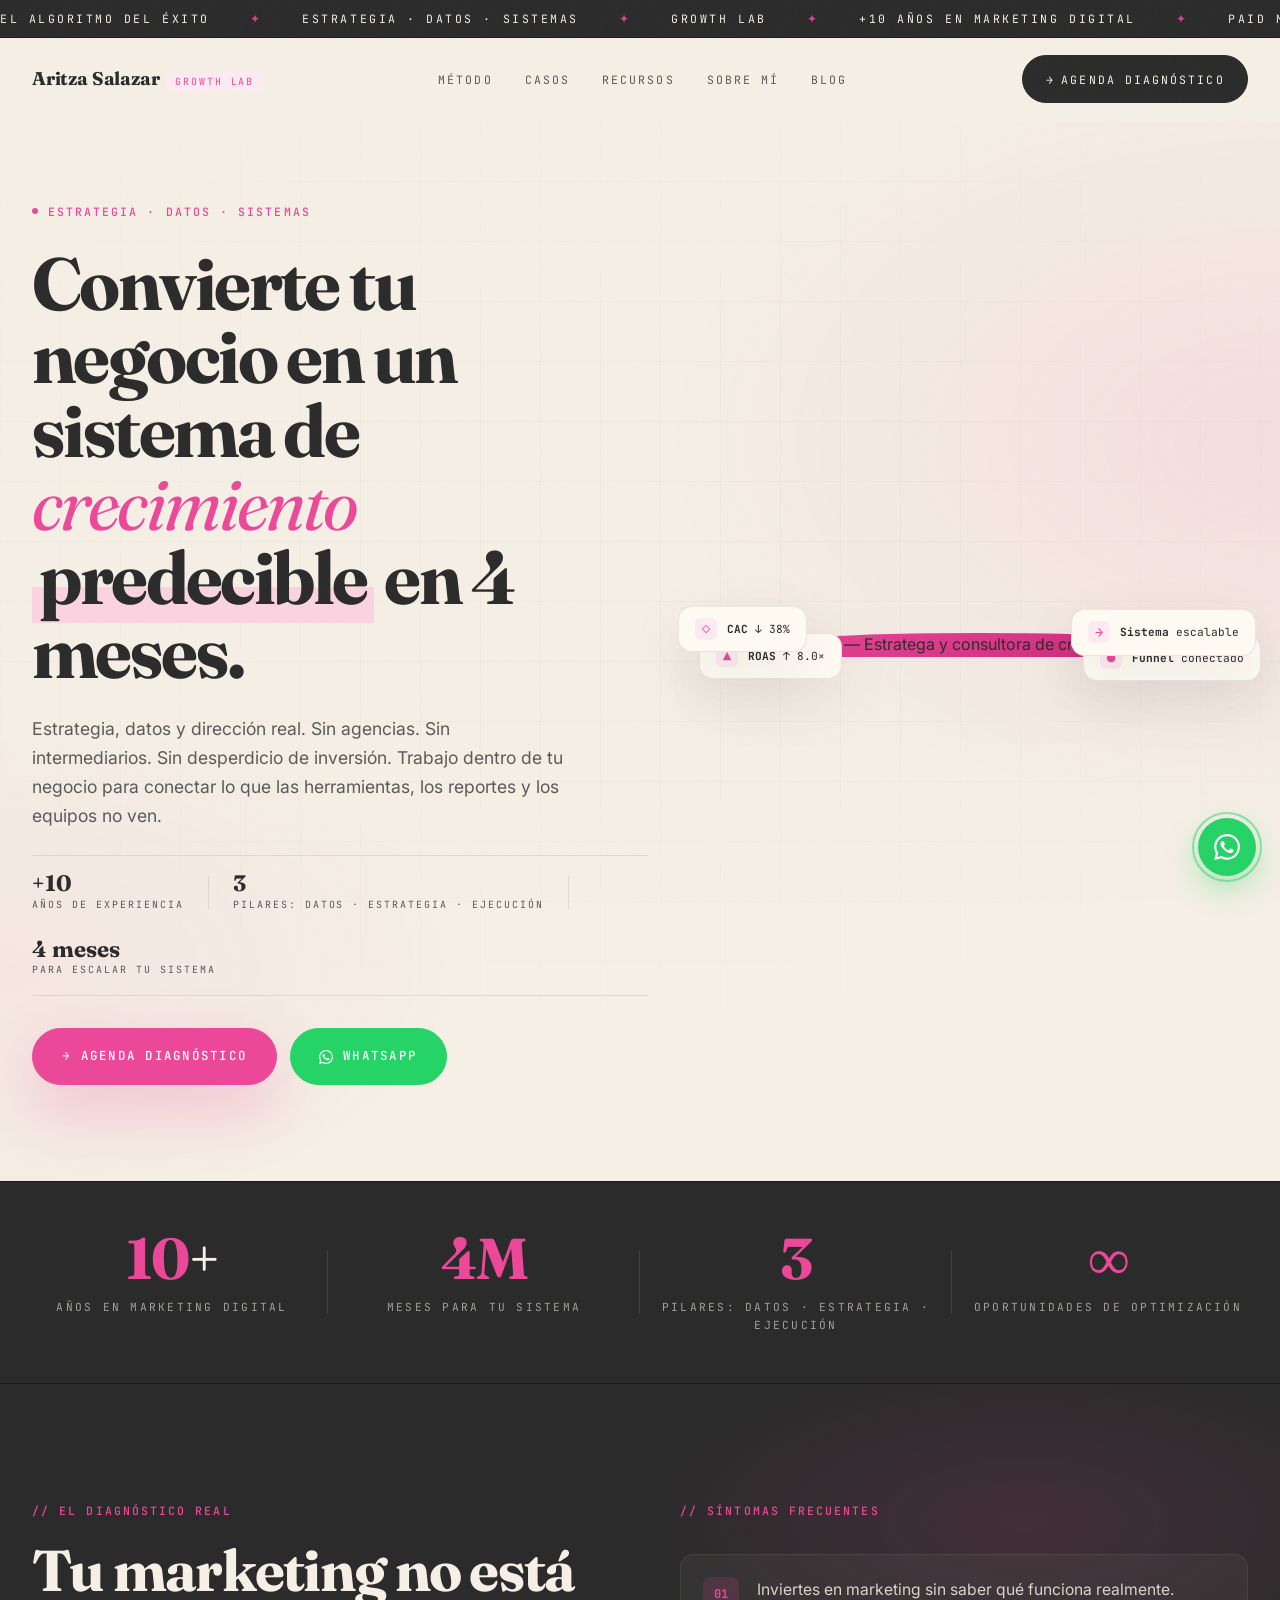
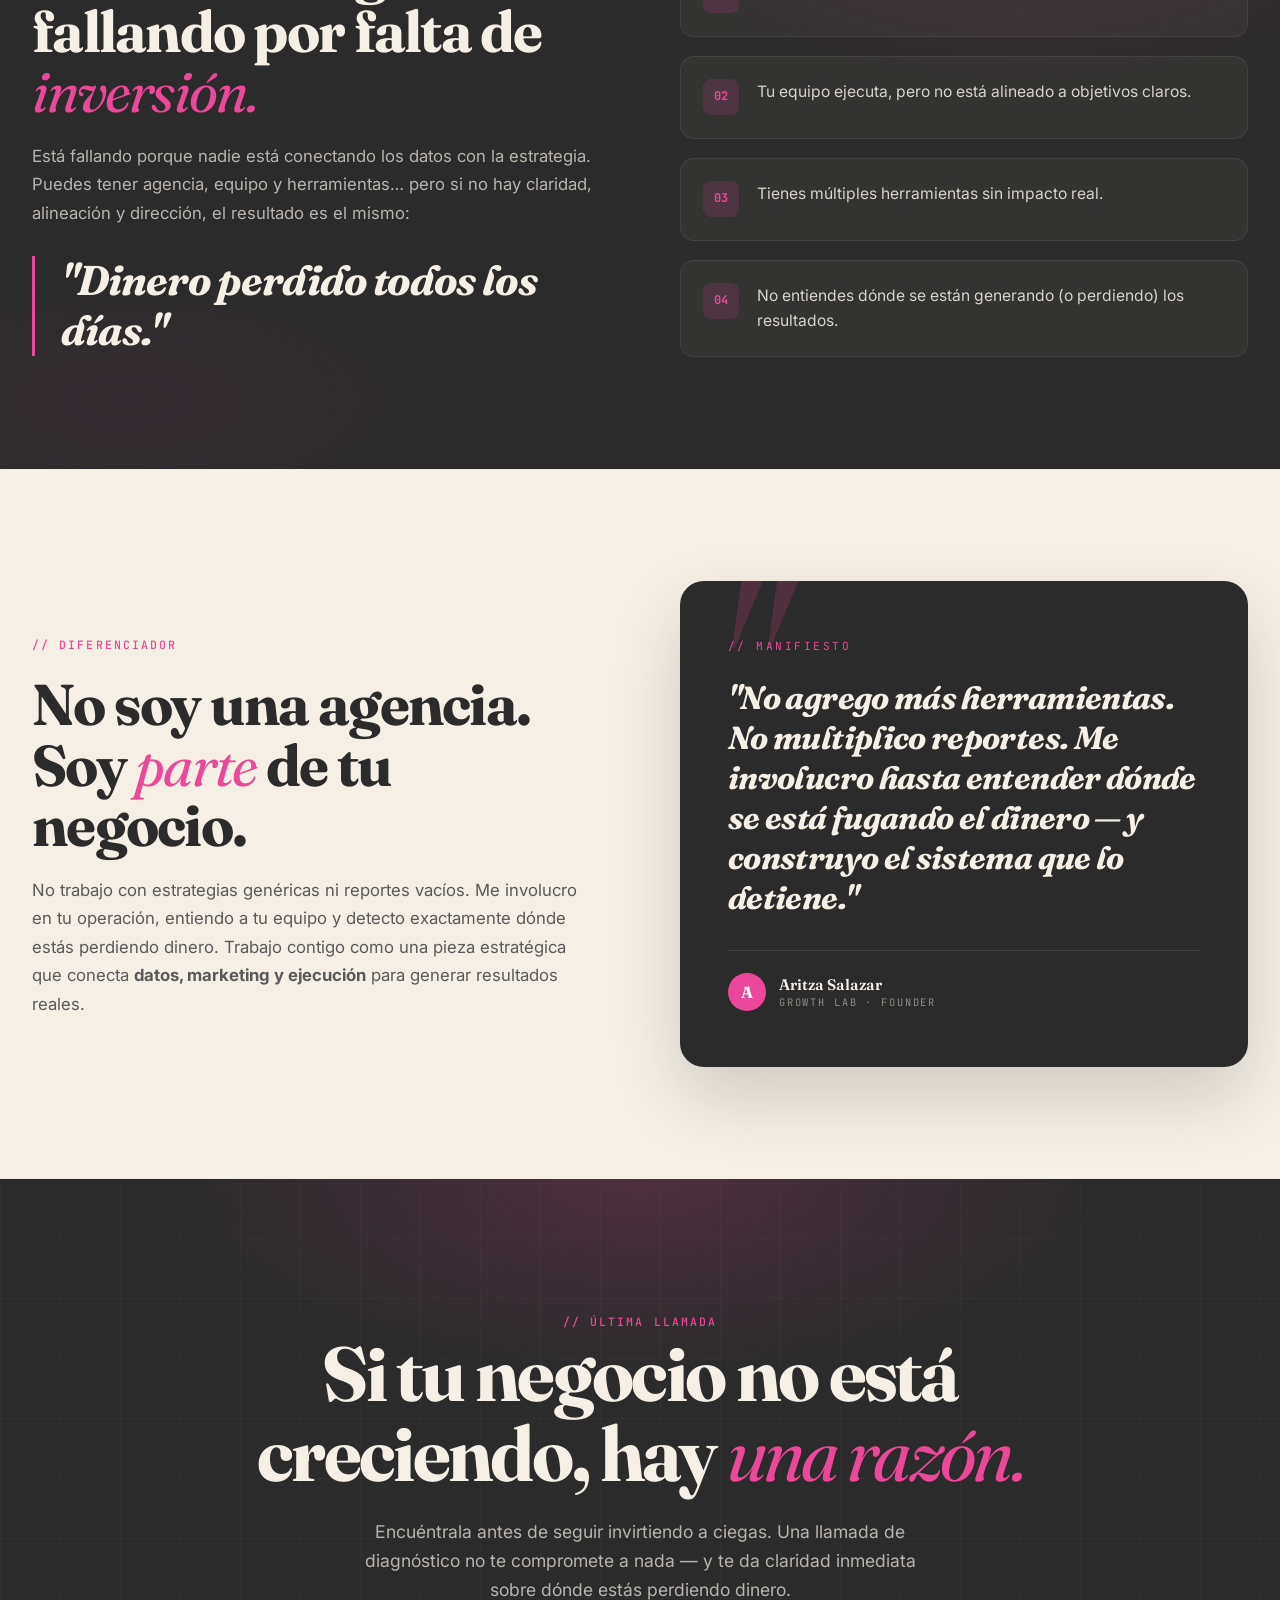
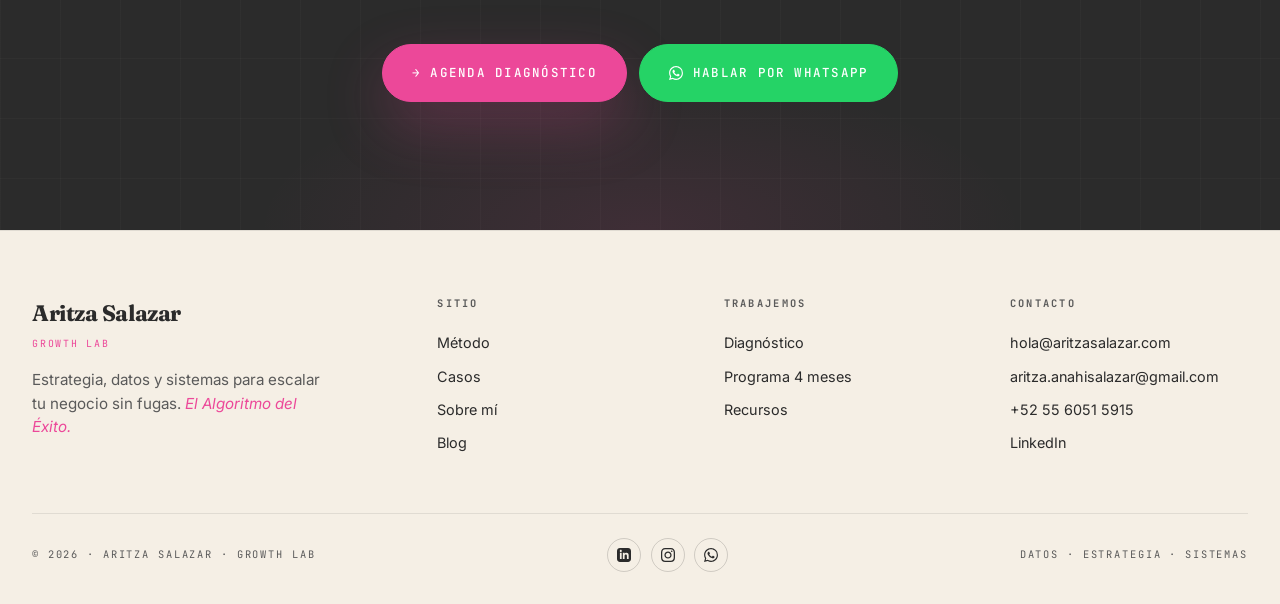
==== commit 9fe609c5: "Add files via upload" ====
--- a/index.html
+++ b/index.html
@@ -3,8 +3,8 @@
 <head>
 <meta charset="UTF-8">
 <meta name="viewport" content="width=device-width, initial-scale=1.0">
-<meta name="description" content="Aritzá Salazar — Growth Lab. Estrategia, datos y sistemas para escalar tu negocio sin fugas. Diagnóstico estratégico de marketing y tech stack.">
-<title>Aritzá Salazar — Growth Lab · Estrategia, datos y sistemas para escalar</title>
+<meta name="description" content="Aritza Salazar — Growth Lab. Estrategia, datos y sistemas para escalar tu negocio sin fugas. Diagnóstico estratégico de marketing y tech stack.">
+<title>Aritza Salazar — Growth Lab · Estrategia, datos y sistemas para escalar</title>
 
 <link rel="preconnect" href="https://fonts.googleapis.com">
 <link rel="preconnect" href="https://fonts.gstatic.com" crossorigin>
@@ -34,7 +34,7 @@
 <!-- ════════════ NAV ════════════ -->
 <nav id="nav">
     <a href="#top" class="brand" aria-label="Inicio">
-        <span><span class="brand-name">Aritzá Salazar</span><span class="brand-sub">Growth Lab</span></span>
+        <span><span class="brand-name">Aritza Salazar</span><span class="brand-sub">Growth Lab</span></span>
     </a>
     <div class="nav-links">
         <a href="metodo.html">Método</a>
@@ -44,7 +44,7 @@
         <a href="blog.html">Blog</a>
     </div>
     <div style="display:flex;align-items:center;gap:0.7rem">
-        <a href="https://wa.me/525560515915?text=Hola%20Aritz%C3%A1%2C%20me%20gustar%C3%ADa%20agendar%20un%20diagn%C3%B3stico%20estrat%C3%A9gico." target="_blank" rel="noopener" class="nav-cta">Agenda diagnóstico</a>
+        <a href="https://wa.me/525560515915?text=Hola%20Aritza%2C%20me%20gustar%C3%ADa%20agendar%20un%20diagn%C3%B3stico%20estrat%C3%A9gico." target="_blank" rel="noopener" class="nav-cta">Agenda diagnóstico</a>
         <button class="menu-toggle" id="menuToggle" aria-label="Abrir menú">
             <svg width="22" height="22" viewBox="0 0 24 24" fill="none" stroke="currentColor" stroke-width="2"><path d="M3 6h18M3 12h18M3 18h18"/></svg>
         </button>
@@ -58,7 +58,7 @@
     <a href="recursos.html">Recursos</a>
     <a href="sobre.html">Sobre mí</a>
     <a href="blog.html">Blog</a>
-    <a href="https://wa.me/525560515915?text=Hola%20Aritz%C3%A1%2C%20me%20gustar%C3%ADa%20agendar%20un%20diagn%C3%B3stico%20estrat%C3%A9gico." target="_blank" rel="noopener" style="color:var(--pink)">Agenda diagnóstico →</a>
+    <a href="https://wa.me/525560515915?text=Hola%20Aritza%2C%20me%20gustar%C3%ADa%20agendar%20un%20diagn%C3%B3stico%20estrat%C3%A9gico." target="_blank" rel="noopener" style="color:var(--pink)">Agenda diagnóstico →</a>
 </div>
 
 <!-- ════════════ HERO ════════════ -->
@@ -89,8 +89,8 @@
                 </div>
             </div>
             <div class="hero-cta">
-                <a href="https://wa.me/525560515915?text=Hola%20Aritz%C3%A1%2C%20me%20gustar%C3%ADa%20agendar%20un%20diagn%C3%B3stico%20estrat%C3%A9gico." target="_blank" rel="noopener" class="btn btn-primary"><span class="arr">→</span> Agenda diagnóstico</a>
-                <a href="https://wa.me/525560515915?text=Hola%20Aritz%C3%A1%2C%20me%20gustar%C3%ADa%20agendar%20un%20diagn%C3%B3stico%20estrat%C3%A9gico." target="_blank" rel="noopener" class="btn btn-wa">
+                <a href="https://wa.me/525560515915?text=Hola%20Aritza%2C%20me%20gustar%C3%ADa%20agendar%20un%20diagn%C3%B3stico%20estrat%C3%A9gico." target="_blank" rel="noopener" class="btn btn-primary"><span class="arr">→</span> Agenda diagnóstico</a>
+                <a href="https://wa.me/525560515915?text=Hola%20Aritza%2C%20me%20gustar%C3%ADa%20agendar%20un%20diagn%C3%B3stico%20estrat%C3%A9gico." target="_blank" rel="noopener" class="btn btn-wa">
                     <svg width="14" height="14" viewBox="0 0 24 24" fill="currentColor"><path d="M17.472 14.382c-.297-.149-1.758-.867-2.03-.967-.273-.099-.471-.148-.67.15-.197.297-.767.966-.94 1.164-.173.199-.347.223-.644.075-.297-.15-1.255-.463-2.39-1.475-.883-.788-1.48-1.761-1.653-2.059-.173-.297-.018-.458.13-.606.134-.133.298-.347.446-.52.149-.174.198-.298.298-.497.099-.198.05-.371-.025-.52-.075-.149-.669-1.612-.916-2.207-.242-.579-.487-.5-.669-.51l-.57-.01c-.198 0-.52.074-.792.372s-1.04 1.016-1.04 2.479 1.065 2.876 1.213 3.074c.149.198 2.096 3.2 5.077 4.487.709.306 1.262.489 1.694.625.712.227 1.36.195 1.871.118.571-.085 1.758-.719 2.006-1.413.248-.694.248-1.289.173-1.413-.074-.124-.272-.198-.57-.347m-5.421 7.403h-.004a9.87 9.87 0 0 1-5.031-1.378l-.361-.214-3.741.982.998-3.648-.235-.374a9.86 9.86 0 0 1-1.51-5.26c.001-5.45 4.436-9.884 9.888-9.884 2.64 0 5.122 1.03 6.988 2.898a9.825 9.825 0 0 1 2.893 6.994c-.003 5.45-4.437 9.884-9.885 9.884m8.413-18.297A11.815 11.815 0 0 0 12.05 0C5.495 0 .16 5.335.157 11.892c0 2.096.547 4.142 1.588 5.945L.057 24l6.305-1.654a11.882 11.882 0 0 0 5.683 1.448h.005c6.554 0 11.89-5.335 11.893-11.893a11.821 11.821 0 0 0-3.48-8.413"/></svg>
                     WhatsApp
                 </a>
@@ -100,7 +100,7 @@
             <div class="photo-stage">
                 <div class="photo-blob"></div>
                 <div class="photo-frame">
-                    <img src="aritza.png" alt="Aritzá Salazar — Estratega y consultora de crecimiento">
+                    <img src="aritza.png" alt="Aritza Salazar — Estratega y consultora de crecimiento">
                 </div>
                 <div class="chip chip-1"><span class="ico">▲</span> <span><strong>ROAS</strong> ↑ 8.0×</span></div>
                 <div class="chip chip-2"><span class="ico">◇</span> <span><strong>CAC</strong> ↓ 38%</span></div>
@@ -171,7 +171,7 @@
                 <div class="dif-card-attrib">
                     <span class="av">A</span>
                     <div class="info">
-                        <span class="nm">Aritzá Salazar</span>
+                        <span class="nm">Aritza Salazar</span>
                         <span class="ro">Growth Lab · Founder</span>
                     </div>
                 </div>
@@ -187,8 +187,8 @@
         <h2>Si tu negocio no está creciendo, hay <em>una razón.</em></h2>
         <p>Encuéntrala antes de seguir invirtiendo a ciegas. Una llamada de diagnóstico no te compromete a nada — y te da claridad inmediata sobre dónde estás perdiendo dinero.</p>
         <div class="ctas">
-            <a href="https://wa.me/525560515915?text=Hola%20Aritz%C3%A1%2C%20me%20gustar%C3%ADa%20agendar%20un%20diagn%C3%B3stico%20estrat%C3%A9gico." target="_blank" rel="noopener" class="btn btn-primary"><span class="arr">→</span> Agenda diagnóstico</a>
-            <a href="https://wa.me/525560515915?text=Hola%20Aritz%C3%A1%2C%20vi%20tu%20p%C3%A1gina%20y%20quiero%20agendar%20un%20diagn%C3%B3stico%20estrat%C3%A9gico." target="_blank" rel="noopener" class="btn btn-wa">
+            <a href="https://wa.me/525560515915?text=Hola%20Aritza%2C%20me%20gustar%C3%ADa%20agendar%20un%20diagn%C3%B3stico%20estrat%C3%A9gico." target="_blank" rel="noopener" class="btn btn-primary"><span class="arr">→</span> Agenda diagnóstico</a>
+            <a href="https://wa.me/525560515915?text=Hola%20Aritza%2C%20vi%20tu%20p%C3%A1gina%20y%20quiero%20agendar%20un%20diagn%C3%B3stico%20estrat%C3%A9gico." target="_blank" rel="noopener" class="btn btn-wa">
                 <svg width="14" height="14" viewBox="0 0 24 24" fill="currentColor"><path d="M17.472 14.382c-.297-.149-1.758-.867-2.03-.967-.273-.099-.471-.148-.67.15-.197.297-.767.966-.94 1.164-.173.199-.347.223-.644.075-.297-.15-1.255-.463-2.39-1.475-.883-.788-1.48-1.761-1.653-2.059-.173-.297-.018-.458.13-.606.134-.133.298-.347.446-.52.149-.174.198-.298.298-.497.099-.198.05-.371-.025-.52-.075-.149-.669-1.612-.916-2.207-.242-.579-.487-.5-.669-.51l-.57-.01c-.198 0-.52.074-.792.372s-1.04 1.016-1.04 2.479 1.065 2.876 1.213 3.074c.149.198 2.096 3.2 5.077 4.487.709.306 1.262.489 1.694.625.712.227 1.36.195 1.871.118.571-.085 1.758-.719 2.006-1.413.248-.694.248-1.289.173-1.413-.074-.124-.272-.198-.57-.347m-5.421 7.403h-.004a9.87 9.87 0 0 1-5.031-1.378l-.361-.214-3.741.982.998-3.648-.235-.374a9.86 9.86 0 0 1-1.51-5.26c.001-5.45 4.436-9.884 9.888-9.884 2.64 0 5.122 1.03 6.988 2.898a9.825 9.825 0 0 1 2.893 6.994c-.003 5.45-4.437 9.884-9.885 9.884m8.413-18.297A11.815 11.815 0 0 0 12.05 0C5.495 0 .16 5.335.157 11.892c0 2.096.547 4.142 1.588 5.945L.057 24l6.305-1.654a11.882 11.882 0 0 0 5.683 1.448h.005c6.554 0 11.89-5.335 11.893-11.893a11.821 11.821 0 0 0-3.48-8.413"/></svg>
                 Hablar por WhatsApp
             </a>
@@ -201,7 +201,7 @@
     <div class="foot-grid">
         <div>
             <div style="margin-bottom:1rem">
-                <div style="font-family:'Fraunces',serif;font-weight:700;font-size:1.4rem;letter-spacing:-0.02em">Aritzá Salazar</div>
+                <div style="font-family:'Fraunces',serif;font-weight:700;font-size:1.4rem;letter-spacing:-0.02em">Aritza Salazar</div>
                 <div style="font-family:'JetBrains Mono',monospace;font-size:0.62rem;color:var(--pink);letter-spacing:0.18em;text-transform:uppercase;margin-top:0.25rem">Growth Lab</div>
             </div>
             <p class="foot-tag">Estrategia, datos y sistemas para escalar tu negocio sin fugas. <em style="color:var(--pink)">El Algoritmo del Éxito.</em></p>
@@ -215,19 +215,20 @@
         </div>
         <div class="foot-col">
             <h5>Trabajemos</h5>
-            <a href="https://wa.me/525560515915?text=Hola%20Aritz%C3%A1%2C%20me%20gustar%C3%ADa%20agendar%20un%20diagn%C3%B3stico%20estrat%C3%A9gico." target="_blank" rel="noopener">Diagnóstico</a>
-            <a href="https://wa.me/525560515915?text=Hola%20Aritz%C3%A1%2C%20me%20interesa%20el%20programa%20de%20optimizaci%C3%B3n%20y%20escalamiento%20de%204%20meses." target="_blank" rel="noopener">Programa 4 meses</a>
+            <a href="https://wa.me/525560515915?text=Hola%20Aritza%2C%20me%20gustar%C3%ADa%20agendar%20un%20diagn%C3%B3stico%20estrat%C3%A9gico." target="_blank" rel="noopener">Diagnóstico</a>
+            <a href="https://wa.me/525560515915?text=Hola%20Aritza%2C%20me%20interesa%20el%20programa%20de%20optimizaci%C3%B3n%20y%20escalamiento%20de%204%20meses." target="_blank" rel="noopener">Programa 4 meses</a>
             <a href="recursos.html">Recursos</a>
         </div>
         <div class="foot-col">
             <h5>Contacto</h5>
             <a href="mailto:hola@aritzasalazar.com">hola@aritzasalazar.com</a>
+            <a href="mailto:aritza.anahisalazar@gmail.com">aritza.anahisalazar@gmail.com</a>
             <a href="https://wa.me/525560515915" target="_blank" rel="noopener">+52 55 6051 5915</a>
             <a href="https://www.linkedin.com/in/arianahisalazar?utm_source=share_via&utm_content=profile&utm_medium=member_android" target="_blank" rel="noopener">LinkedIn</a>
         </div>
     </div>
     <div class="foot-bottom">
-        <span>© 2026 · Aritzá Salazar · Growth Lab</span>
+        <span>© 2026 · Aritza Salazar · Growth Lab</span>
         <div class="foot-social">
             <a href="https://www.linkedin.com/in/arianahisalazar?utm_source=share_via&utm_content=profile&utm_medium=member_android" target="_blank" rel="noopener" aria-label="LinkedIn"><svg width="14" height="14" viewBox="0 0 24 24" fill="currentColor"><path d="M19 0h-14c-2.761 0-5 2.239-5 5v14c0 2.761 2.239 5 5 5h14c2.762 0 5-2.239 5-5v-14c0-2.761-2.238-5-5-5zm-11 19h-3v-11h3v11zm-1.5-12.268c-.966 0-1.75-.79-1.75-1.764s.784-1.764 1.75-1.764 1.75.79 1.75 1.764-.783 1.764-1.75 1.764zm13.5 12.268h-3v-5.604c0-3.368-4-3.113-4 0v5.604h-3v-11h3v1.765c1.396-2.586 7-2.777 7 2.476v6.759z"/></svg></a>
             <a href="#" aria-label="Instagram"><svg width="14" height="14" viewBox="0 0 24 24" fill="currentColor"><path d="M12 2.163c3.204 0 3.584.012 4.85.07 3.252.148 4.771 1.691 4.919 4.919.058 1.265.069 1.645.069 4.849 0 3.205-.012 3.584-.069 4.849-.149 3.225-1.664 4.771-4.919 4.919-1.266.058-1.644.07-4.85.07-3.204 0-3.584-.012-4.849-.07-3.26-.149-4.771-1.699-4.919-4.92-.058-1.265-.07-1.644-.07-4.849 0-3.204.013-3.583.07-4.849.149-3.227 1.664-4.771 4.919-4.919 1.266-.057 1.645-.069 4.849-.069zm0-2.163c-3.259 0-3.667.014-4.947.072-4.358.2-6.78 2.618-6.98 6.98-.059 1.281-.073 1.689-.073 4.948 0 3.259.014 3.668.072 4.948.2 4.358 2.618 6.78 6.98 6.98 1.281.058 1.689.072 4.948.072 3.259 0 3.668-.014 4.948-.072 4.354-.2 6.782-2.618 6.979-6.98.059-1.28.073-1.689.073-4.948 0-3.259-.014-3.667-.072-4.947-.196-4.354-2.617-6.78-6.979-6.98-1.281-.059-1.69-.073-4.949-.073zm0 5.838c-3.403 0-6.162 2.759-6.162 6.162s2.759 6.163 6.162 6.163 6.162-2.759 6.162-6.163c0-3.403-2.759-6.162-6.162-6.162zm0 10.162c-2.209 0-4-1.79-4-4 0-2.209 1.791-4 4-4s4 1.791 4 4c0 2.21-1.791 4-4 4zm6.406-11.845c-.796 0-1.441.645-1.441 1.44s.645 1.44 1.441 1.44c.795 0 1.439-.645 1.439-1.44s-.644-1.44-1.439-1.44z"/></svg></a>
@@ -238,7 +239,7 @@
 </footer>
 
 <!-- FAB WhatsApp -->
-<a href="https://wa.me/525560515915?text=Hola%20Aritz%C3%A1%2C%20me%20interesa%20agendar%20un%20diagn%C3%B3stico." target="_blank" rel="noopener" class="fab" aria-label="WhatsApp directo">
+<a href="https://wa.me/525560515915?text=Hola%20Aritza%2C%20me%20interesa%20agendar%20un%20diagn%C3%B3stico." target="_blank" rel="noopener" class="fab" aria-label="WhatsApp directo">
     <svg width="26" height="26" viewBox="0 0 24 24" fill="currentColor"><path d="M17.472 14.382c-.297-.149-1.758-.867-2.03-.967-.273-.099-.471-.148-.67.15-.197.297-.767.966-.94 1.164-.173.199-.347.223-.644.075-.297-.15-1.255-.463-2.39-1.475-.883-.788-1.48-1.761-1.653-2.059-.173-.297-.018-.458.13-.606.134-.133.298-.347.446-.52.149-.174.198-.298.298-.497.099-.198.05-.371-.025-.52-.075-.149-.669-1.612-.916-2.207-.242-.579-.487-.5-.669-.51l-.57-.01c-.198 0-.52.074-.792.372s-1.04 1.016-1.04 2.479 1.065 2.876 1.213 3.074c.149.198 2.096 3.2 5.077 4.487.709.306 1.262.489 1.694.625.712.227 1.36.195 1.871.118.571-.085 1.758-.719 2.006-1.413.248-.694.248-1.289.173-1.413-.074-.124-.272-.198-.57-.347m-5.421 7.403h-.004a9.87 9.87 0 0 1-5.031-1.378l-.361-.214-3.741.982.998-3.648-.235-.374a9.86 9.86 0 0 1-1.51-5.26c.001-5.45 4.436-9.884 9.888-9.884 2.64 0 5.122 1.03 6.988 2.898a9.825 9.825 0 0 1 2.893 6.994c-.003 5.45-4.437 9.884-9.885 9.884m8.413-18.297A11.815 11.815 0 0 0 12.05 0C5.495 0 .16 5.335.157 11.892c0 2.096.547 4.142 1.588 5.945L.057 24l6.305-1.654a11.882 11.882 0 0 0 5.683 1.448h.005c6.554 0 11.89-5.335 11.893-11.893a11.821 11.821 0 0 0-3.48-8.413"/></svg>
 </a>
 
--- a/styles.css
+++ b/styles.css
@@ -201,15 +201,17 @@
 .hero-right{position:relative;display:flex;align-items:center;justify-content:center;min-height:540px}
 .photo-stage{position:relative;width:100%;max-width:520px}
 .photo-blob{
-    position:absolute;inset:8% 5% 0 5%;
+    position:absolute;
+    left:5%;right:5%;top:8%;bottom:0;
     background:linear-gradient(160deg,var(--pink) 0%,var(--pink-deep) 100%);
-    border-radius:50% 50% 48% 52% / 60% 55% 45% 40%;
+    border-radius:50% 50% 0 0 / 60% 55% 0 0;
     filter:blur(0px);
+    transform-origin:50% 100%;
     animation:blob 14s ease-in-out infinite;
 }
 @keyframes blob{
-    0%,100%{border-radius:50% 50% 48% 52% / 60% 55% 45% 40%;transform:rotate(-2deg) scale(1)}
-    50%{border-radius:48% 52% 60% 40% / 50% 60% 40% 50%;transform:rotate(2deg) scale(1.02)}
+    0%,100%{border-radius:50% 50% 0 0 / 60% 55% 0 0}
+    50%{border-radius:48% 52% 0 0 / 55% 60% 0 0}
 }
 .photo-frame{
     position:relative;z-index:3;
@@ -509,10 +511,13 @@
 }
 .espec-grid{
     max-width:1280px;margin:3rem auto 0;
-    display:grid;grid-template-columns:repeat(auto-fit,minmax(220px,1fr));gap:1px;
+    display:grid;grid-template-columns:repeat(3,1fr);gap:1px;
     background:rgba(245,239,229,0.12);border:1px solid rgba(245,239,229,0.12);
     border-radius:18px;overflow:hidden;
 }
+@media(max-width:900px){.espec-grid{grid-template-columns:repeat(2,1fr)}}
+@media(max-width:560px){.espec-grid{grid-template-columns:1fr}}
+.espec-grid .cap{display:flex;flex-direction:column;justify-content:flex-start;min-height:180px}
 .cap{
     background:var(--ink);padding:2rem 1.6rem;
     transition:background 0.3s;cursor:default;
@@ -1025,3 +1030,273 @@
     .stat-num{font-size:1.9rem}
     .meta-item .num{font-size:1.05rem}
 }
+
+/* ═══════════════════════════════════════════
+   DIAGNOSTIC MODAL (Form → WhatsApp)
+═══════════════════════════════════════════ */
+.diag-modal{
+    position:fixed;inset:0;z-index:9999;
+    background:rgba(43,43,43,0.55);
+    backdrop-filter:blur(8px);-webkit-backdrop-filter:blur(8px);
+    display:none;align-items:center;justify-content:center;
+    padding:1.4rem;animation:diagFade 0.25s ease;
+}
+.diag-modal.open{display:flex}
+@keyframes diagFade{from{opacity:0}to{opacity:1}}
+.diag-card{
+    background:var(--paper);border-radius:22px;
+    width:100%;max-width:480px;padding:2.4rem 2rem;
+    box-shadow:0 40px 80px rgba(43,43,43,0.25);
+    position:relative;border:1px solid var(--line);
+    animation:diagPop 0.35s cubic-bezier(0.16,1,0.3,1);
+    max-height:92vh;overflow:auto;
+}
+@keyframes diagPop{from{transform:translateY(20px) scale(0.96);opacity:0}to{transform:translateY(0) scale(1);opacity:1}}
+.diag-close{
+    position:absolute;top:0.9rem;right:0.9rem;
+    background:transparent;border:none;cursor:pointer;
+    width:36px;height:36px;border-radius:50%;
+    display:flex;align-items:center;justify-content:center;
+    color:var(--ink-soft);font-size:1.1rem;
+    transition:all 0.2s;
+}
+.diag-close:hover{background:var(--cream);color:var(--ink)}
+.diag-eye{
+    font-family:'JetBrains Mono',monospace;font-size:0.65rem;
+    letter-spacing:0.22em;text-transform:uppercase;color:var(--pink);
+    display:flex;align-items:center;gap:0.5rem;
+}
+.diag-eye::before{content:'';width:6px;height:6px;background:var(--pink);border-radius:50%}
+.diag-card h3{
+    font-family:'Fraunces',serif;font-weight:700;
+    font-size:1.6rem;color:var(--ink);
+    letter-spacing:-0.02em;line-height:1.2;
+    margin:0.7rem 0 0.4rem;
+}
+.diag-card h3 em{color:var(--pink);font-style:italic;font-weight:400}
+.diag-card .diag-sub{
+    font-size:0.92rem;color:var(--ink-soft);
+    line-height:1.55;margin-bottom:1.4rem;
+}
+.diag-form{display:grid;gap:0.85rem}
+.diag-field label{
+    display:block;font-family:'JetBrains Mono',monospace;
+    font-size:0.6rem;letter-spacing:0.18em;text-transform:uppercase;
+    color:var(--ink-soft);margin-bottom:0.4rem;
+}
+.diag-field input,.diag-field select{
+    width:100%;padding:0.85rem 1rem;border-radius:10px;
+    border:1px solid var(--line);background:var(--cream);
+    font-family:'Inter',sans-serif;font-size:0.95rem;
+    color:var(--ink);transition:all 0.2s;
+    box-sizing:border-box;
+}
+.diag-field input:focus,.diag-field select:focus{
+    outline:none;border-color:var(--pink);
+    background:var(--paper);
+    box-shadow:0 0 0 3px rgba(236,72,153,0.12);
+}
+.diag-submit{
+    margin-top:0.6rem;width:100%;
+    background:var(--pink);color:var(--paper);
+    border:none;padding:1rem 1.4rem;border-radius:12px;
+    font-family:'JetBrains Mono',monospace;font-size:0.72rem;
+    letter-spacing:0.18em;text-transform:uppercase;font-weight:600;
+    cursor:pointer;display:flex;align-items:center;justify-content:center;gap:0.6rem;
+    transition:all 0.3s;
+}
+.diag-submit:hover{background:var(--pink-deep);transform:translateY(-2px);box-shadow:0 14px 30px rgba(236,72,153,0.3)}
+.diag-submit svg{flex-shrink:0}
+.diag-foot{
+    margin-top:1rem;text-align:center;
+    font-family:'JetBrains Mono',monospace;font-size:0.6rem;
+    letter-spacing:0.16em;text-transform:uppercase;color:var(--ink-soft);
+}
+@media(max-width:480px){
+    .diag-card{padding:2rem 1.4rem}
+    .diag-card h3{font-size:1.35rem}
+}
+
+/* ═══════════════════════════════════════════
+   CASOS — CARRUSEL DE LUJO (doble cintillo)
+═══════════════════════════════════════════ */
+.casos-marquee{
+    margin-top:1.6rem;
+    overflow:hidden;
+    position:relative;
+    -webkit-mask-image:linear-gradient(90deg,transparent 0,#000 6%,#000 94%,transparent 100%);
+    mask-image:linear-gradient(90deg,transparent 0,#000 6%,#000 94%,transparent 100%);
+}
+.casos-marquee + .casos-marquee{margin-top:1.6rem}
+.casos-track{
+    display:flex;gap:1.6rem;
+    animation:casosScroll 70s linear infinite;
+    width:max-content;will-change:transform;
+}
+.casos-track.reverse{animation:casosScrollRight 70s linear infinite}
+.casos-marquee:hover .casos-track{animation-play-state:paused}
+@keyframes casosScroll{
+    from{transform:translateX(0)}
+    to{transform:translateX(-50%)}
+}
+@keyframes casosScrollRight{
+    from{transform:translateX(-50%)}
+    to{transform:translateX(0)}
+}
+.casos-marquee .caso{
+    flex-shrink:0;width:380px;margin:0;
+    padding:2rem 1.8rem;
+    min-height:520px;
+    display:flex;flex-direction:column;
+}
+.casos-marquee .caso:hover{transform:none;box-shadow:0 30px 60px rgba(43,43,43,0.10)}
+.casos-marquee .caso .caso-result{margin-top:auto}
+@media(max-width:560px){
+    .casos-marquee .caso{width:290px;padding:1.6rem 1.3rem;min-height:480px}
+}
+.casos-eye-row{
+    display:flex;justify-content:space-between;align-items:center;
+    margin-top:2.5rem;flex-wrap:wrap;gap:1rem;
+}
+.casos-eye-row .label{
+    font-family:'JetBrains Mono',monospace;font-size:0.62rem;
+    letter-spacing:0.22em;text-transform:uppercase;color:var(--ink-soft);
+    display:flex;align-items:center;gap:0.5rem;
+}
+.casos-eye-row .label::before{
+    content:'';width:6px;height:6px;background:var(--pink);
+    border-radius:50%;animation:pulse 2s ease infinite;
+}
+@keyframes pulse{0%,100%{opacity:1}50%{opacity:0.4}}
+
+/* ═══════════════════════════════════════════
+   NEWSLETTER — SUSCRIPCIÓN DE LUJO
+═══════════════════════════════════════════ */
+.newsletter{
+    background:linear-gradient(135deg,var(--ink) 0%,#1a1a1a 100%);
+    color:var(--cream);position:relative;overflow:hidden;
+    padding:6rem 2rem;
+}
+.newsletter::before{
+    content:'';position:absolute;inset:0;
+    background:
+        radial-gradient(ellipse 50% 40% at 80% 20%,rgba(236,72,153,0.18) 0%,transparent 60%),
+        radial-gradient(ellipse 60% 50% at 10% 90%,rgba(236,72,153,0.10) 0%,transparent 60%);
+    pointer-events:none;
+}
+.newsletter-inner{
+    max-width:1100px;margin:0 auto;position:relative;z-index:2;
+    display:grid;grid-template-columns:1fr 1fr;gap:4rem;align-items:center;
+}
+@media(max-width:900px){
+    .newsletter{padding:4rem 1.4rem}
+    .newsletter-inner{grid-template-columns:1fr;gap:2.4rem}
+}
+.newsletter-left .eye{color:var(--pink)}
+.newsletter h2{
+    font-family:'Fraunces',serif;font-weight:700;
+    font-size:clamp(2rem,4vw,3.2rem);
+    line-height:1.05;letter-spacing:-0.03em;
+    color:var(--cream);margin-top:1rem;
+}
+.newsletter h2 em{color:var(--pink);font-style:italic;font-weight:400}
+.newsletter-sub{
+    font-size:1rem;color:rgba(245,239,229,0.7);
+    line-height:1.65;margin-top:1.2rem;max-width:480px;
+}
+.newsletter-form{
+    margin-top:2rem;display:flex;gap:0.5rem;flex-wrap:wrap;
+    background:rgba(245,239,229,0.04);
+    border:1px solid rgba(245,239,229,0.12);
+    border-radius:14px;padding:0.5rem;
+    backdrop-filter:blur(10px);max-width:520px;
+}
+.newsletter-form input{
+    flex:1;min-width:180px;
+    background:transparent;border:none;outline:none;
+    color:var(--cream);font-family:'Inter',sans-serif;font-size:0.95rem;
+    padding:0.85rem 1rem;
+}
+.newsletter-form input::placeholder{color:rgba(245,239,229,0.4)}
+.newsletter-form button{
+    background:var(--pink);color:var(--paper);
+    border:none;padding:0.85rem 1.4rem;border-radius:10px;
+    font-family:'JetBrains Mono',monospace;font-size:0.7rem;
+    letter-spacing:0.18em;text-transform:uppercase;font-weight:600;
+    cursor:pointer;display:flex;align-items:center;gap:0.5rem;
+    transition:all 0.3s;
+}
+.newsletter-form button:hover{background:var(--pink-deep);transform:translateY(-1px)}
+.newsletter-meta{
+    margin-top:1.2rem;display:flex;gap:1.4rem;flex-wrap:wrap;
+    font-family:'JetBrains Mono',monospace;font-size:0.62rem;
+    letter-spacing:0.18em;text-transform:uppercase;color:rgba(245,239,229,0.5);
+}
+.newsletter-meta span{display:flex;align-items:center;gap:0.4rem}
+.newsletter-meta span::before{content:'✓';color:var(--pink)}
+
+.newsletter-right{display:grid;gap:1rem}
+.nl-preview{
+    background:rgba(245,239,229,0.04);
+    border:1px solid rgba(245,239,229,0.12);
+    border-radius:14px;padding:1.4rem 1.6rem;
+    transition:all 0.35s cubic-bezier(0.16,1,0.3,1);
+    backdrop-filter:blur(8px);
+}
+.nl-preview:hover{border-color:rgba(236,72,153,0.4);transform:translateY(-3px);background:rgba(245,239,229,0.06)}
+.nl-preview .meta{
+    display:flex;justify-content:space-between;align-items:center;gap:0.7rem;margin-bottom:0.6rem;
+}
+.nl-preview .tag{
+    font-family:'JetBrains Mono',monospace;font-size:0.58rem;
+    letter-spacing:0.22em;text-transform:uppercase;color:var(--pink);
+    background:rgba(236,72,153,0.12);padding:0.3rem 0.55rem;border-radius:5px;
+}
+.nl-preview .date{
+    font-family:'JetBrains Mono',monospace;font-size:0.6rem;
+    letter-spacing:0.18em;text-transform:uppercase;color:rgba(245,239,229,0.4);
+}
+.nl-preview h4{
+    font-family:'Fraunces',serif;font-weight:600;font-size:1.05rem;
+    color:var(--cream);letter-spacing:-0.01em;line-height:1.3;
+}
+.nl-preview p{
+    font-size:0.84rem;color:rgba(245,239,229,0.6);
+    margin-top:0.4rem;line-height:1.5;
+}
+
+/* ═══════════════════════════════════════════
+   RESOURCE — Form de Email para descarga
+═══════════════════════════════════════════ */
+.recurso form.recurso-form{
+    margin-top:auto;display:none;
+    grid-template-columns:1fr;gap:0.5rem;
+}
+.recurso form.recurso-form.open{display:grid}
+.recurso form.recurso-form input{
+    width:100%;padding:0.7rem 0.9rem;border-radius:9px;
+    border:1px solid var(--line);background:var(--cream);
+    font-family:'Inter',sans-serif;font-size:0.85rem;color:var(--ink);
+    box-sizing:border-box;transition:all 0.2s;
+}
+.recurso form.recurso-form input:focus{
+    outline:none;border-color:var(--pink);
+    box-shadow:0 0 0 3px rgba(236,72,153,0.12);
+}
+.recurso form.recurso-form button{
+    background:var(--pink);color:var(--paper);
+    border:none;padding:0.75rem 1rem;border-radius:9px;
+    font-family:'JetBrains Mono',monospace;font-size:0.65rem;
+    letter-spacing:0.18em;text-transform:uppercase;font-weight:600;
+    cursor:pointer;transition:all 0.3s;
+}
+.recurso form.recurso-form button:hover{background:var(--pink-deep)}
+.recurso form.recurso-form .ok{
+    font-family:'JetBrains Mono',monospace;font-size:0.65rem;
+    letter-spacing:0.16em;text-transform:uppercase;color:var(--pink);
+    margin-top:0.4rem;display:none;
+}
+.recurso form.recurso-form.sent .ok{display:block}
+.recurso form.recurso-form.sent input,
+.recurso form.recurso-form.sent button{display:none}
+
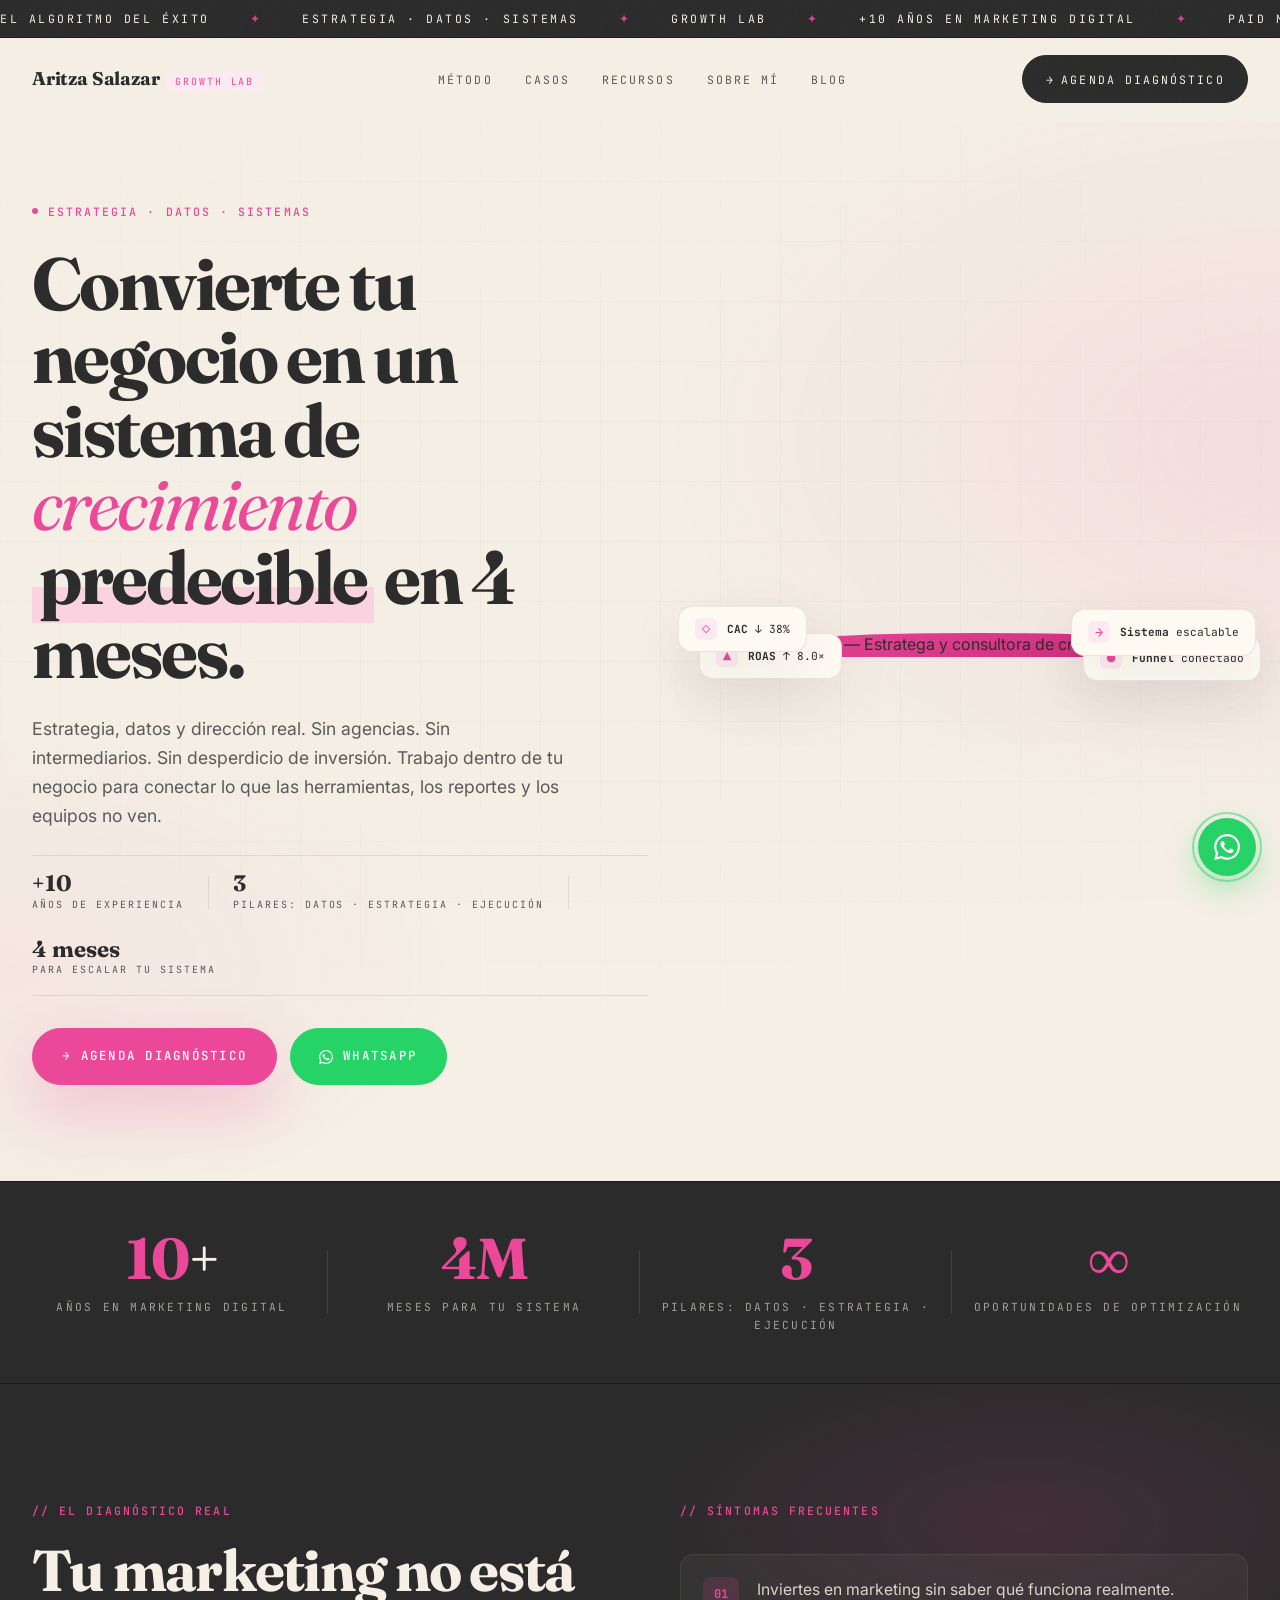
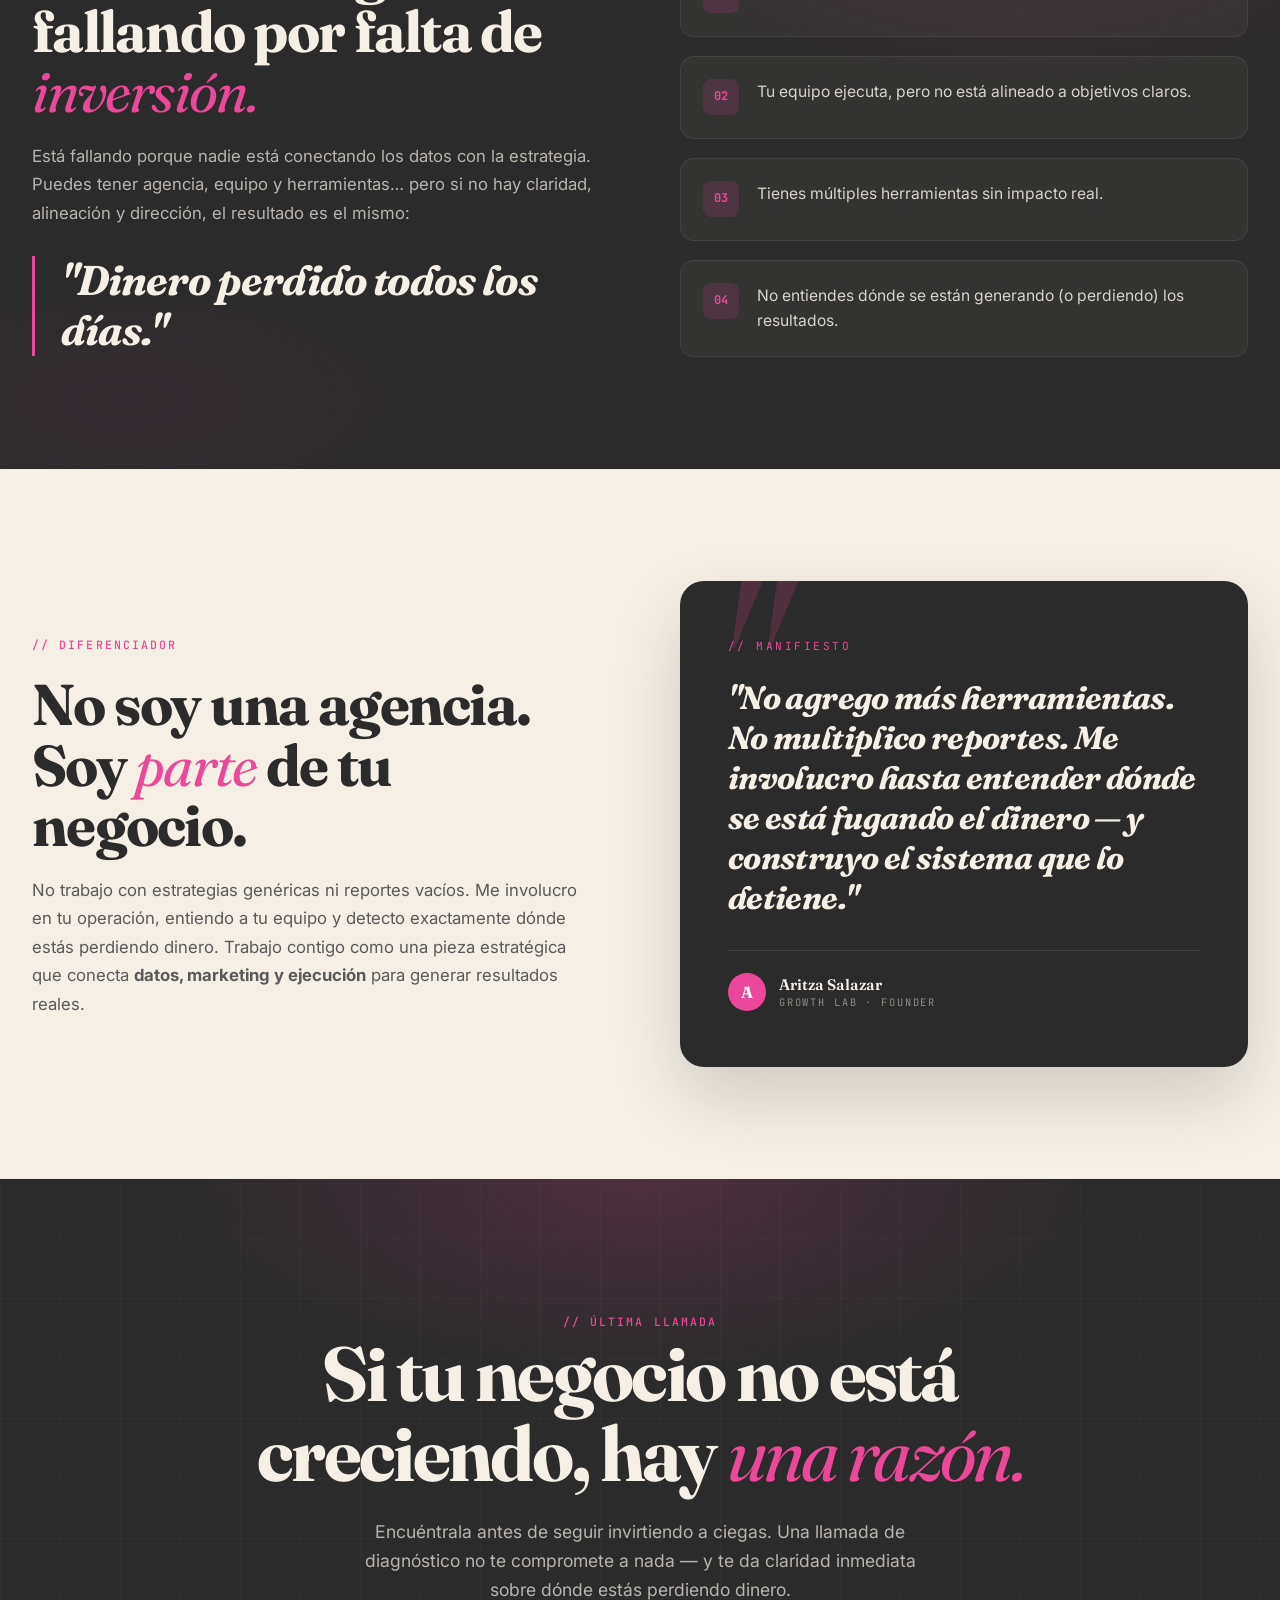
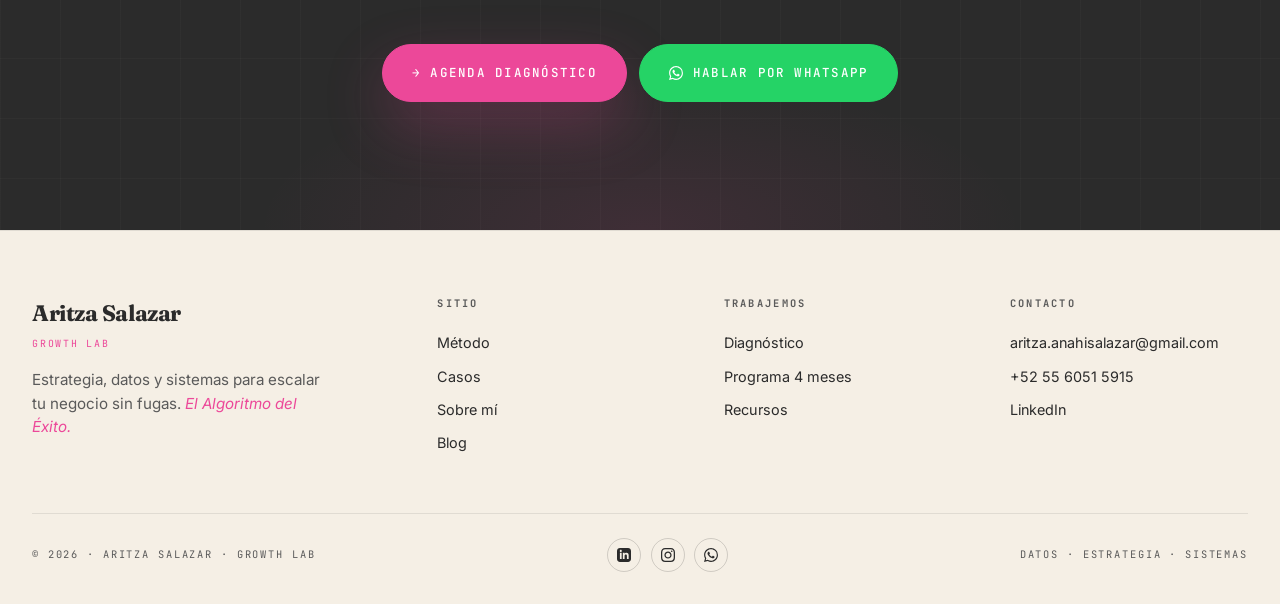
==== commit 7310dc2a: "Add files via upload" ====
--- a/index.html
+++ b/index.html
@@ -221,7 +221,6 @@
         </div>
         <div class="foot-col">
             <h5>Contacto</h5>
-            <a href="mailto:hola@aritzasalazar.com">hola@aritzasalazar.com</a>
             <a href="mailto:aritza.anahisalazar@gmail.com">aritza.anahisalazar@gmail.com</a>
             <a href="https://wa.me/525560515915" target="_blank" rel="noopener">+52 55 6051 5915</a>
             <a href="https://www.linkedin.com/in/arianahisalazar?utm_source=share_via&utm_content=profile&utm_medium=member_android" target="_blank" rel="noopener">LinkedIn</a>
--- a/styles.css
+++ b/styles.css
@@ -1,5 +1,5 @@
 /* ═══════════════════════════════════════════
-   BRAND SYSTEM — Aritzá Salazar / Growth Lab
+   BRAND SYSTEM — Aritza Salazar / Growth Lab
 ═══════════════════════════════════════════ */
 :root{
     --cream:#F5EFE5;
